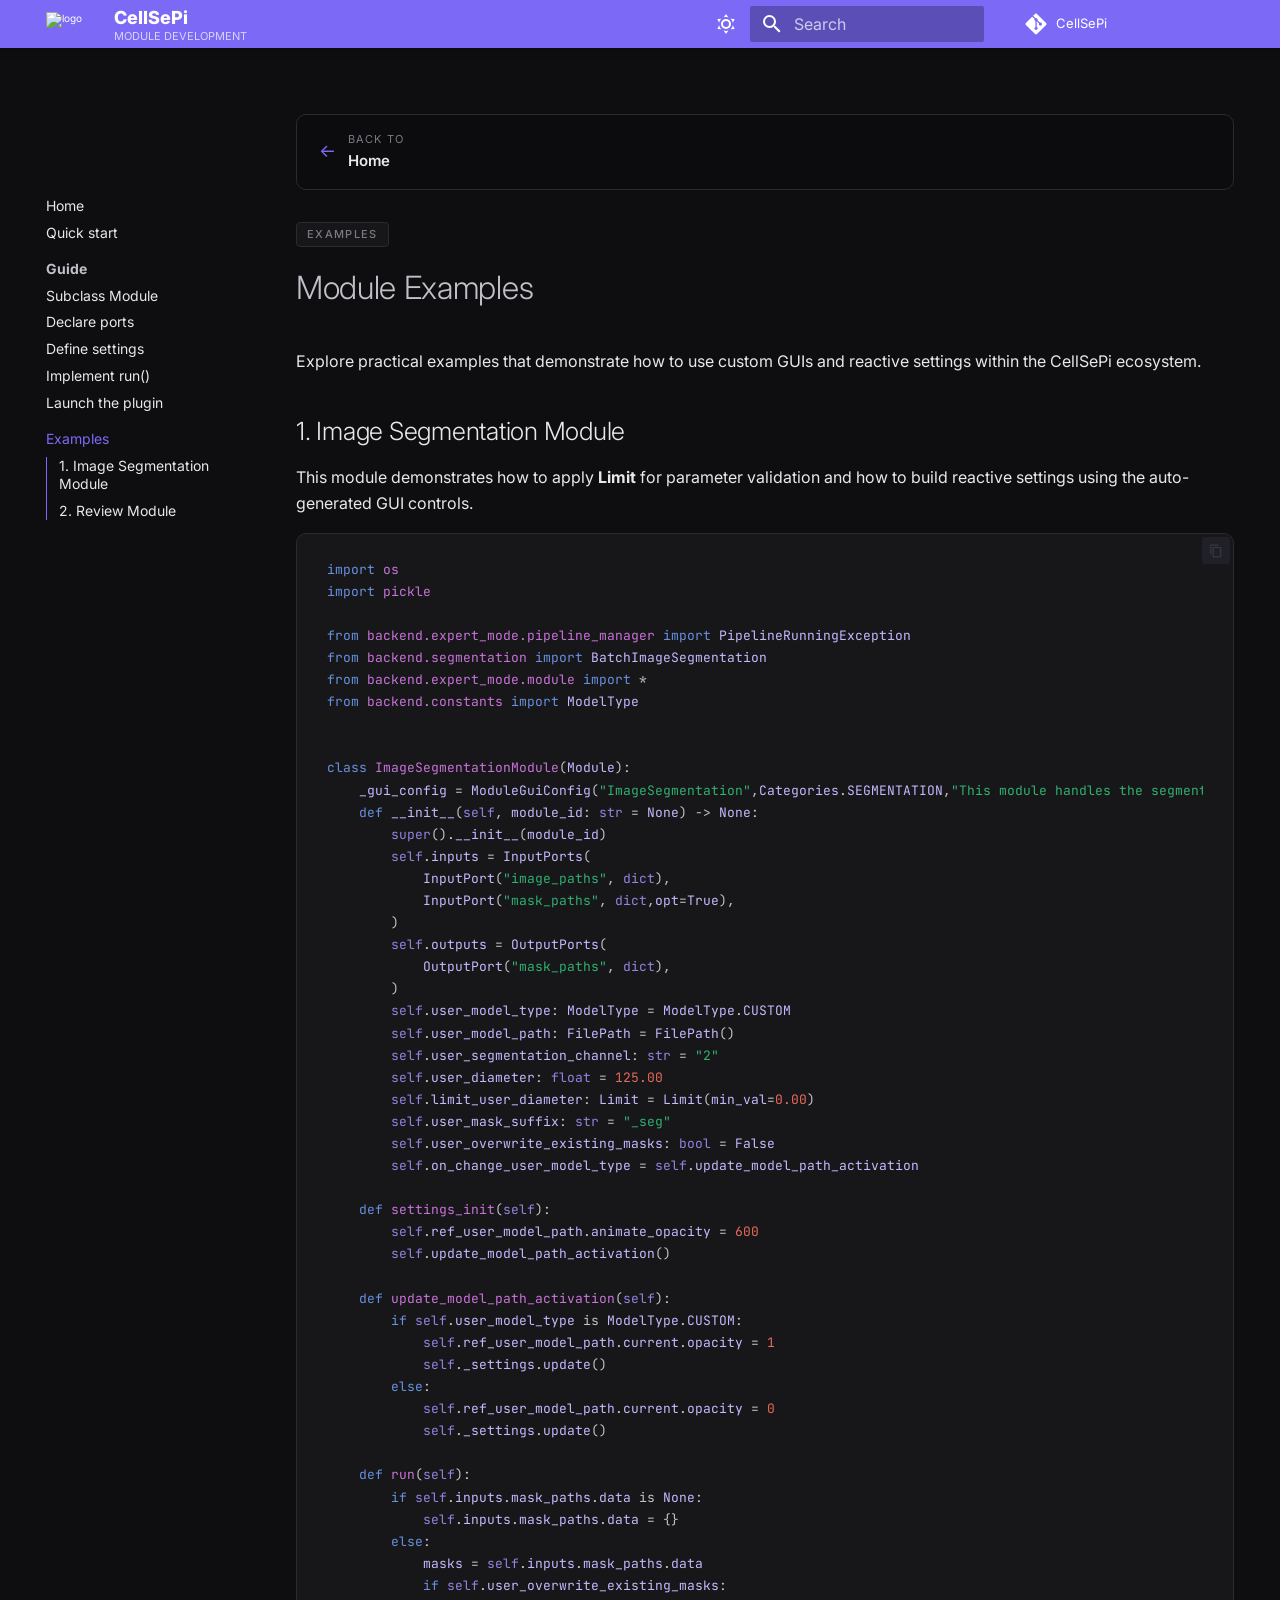
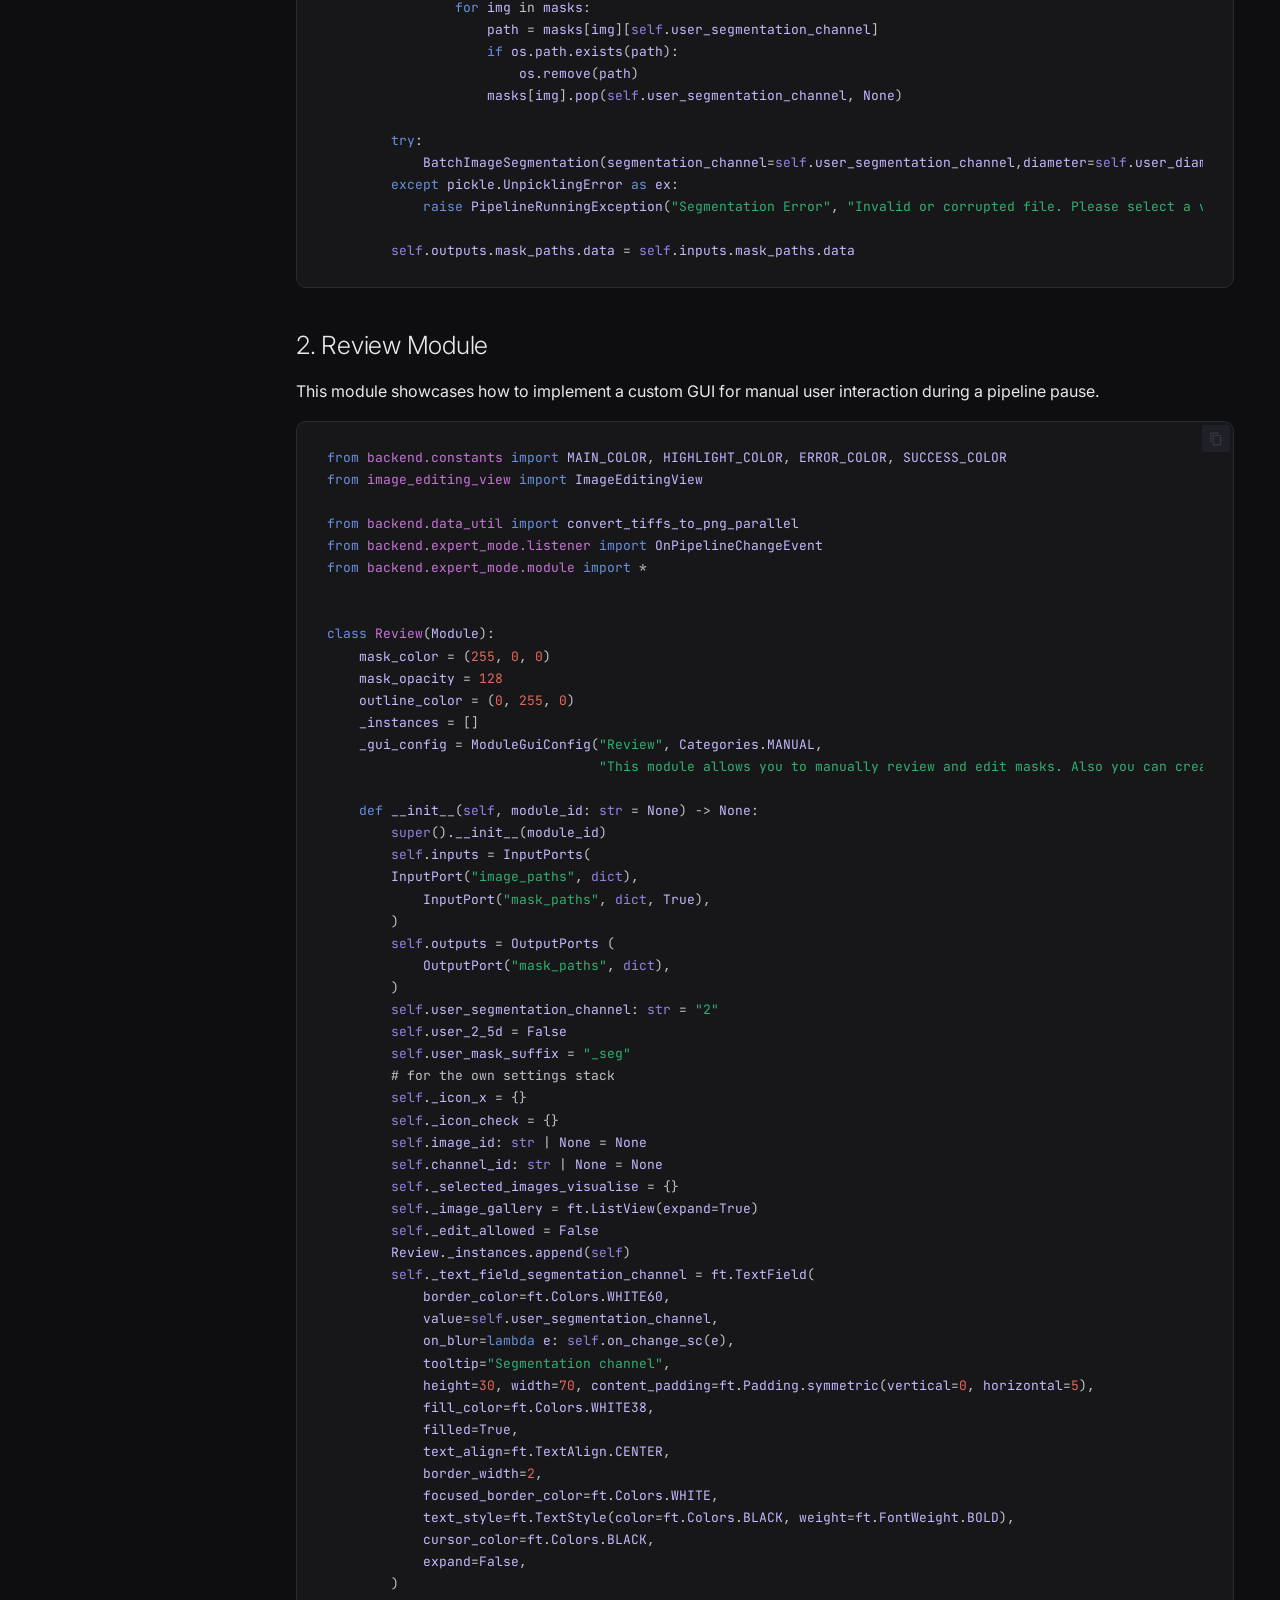
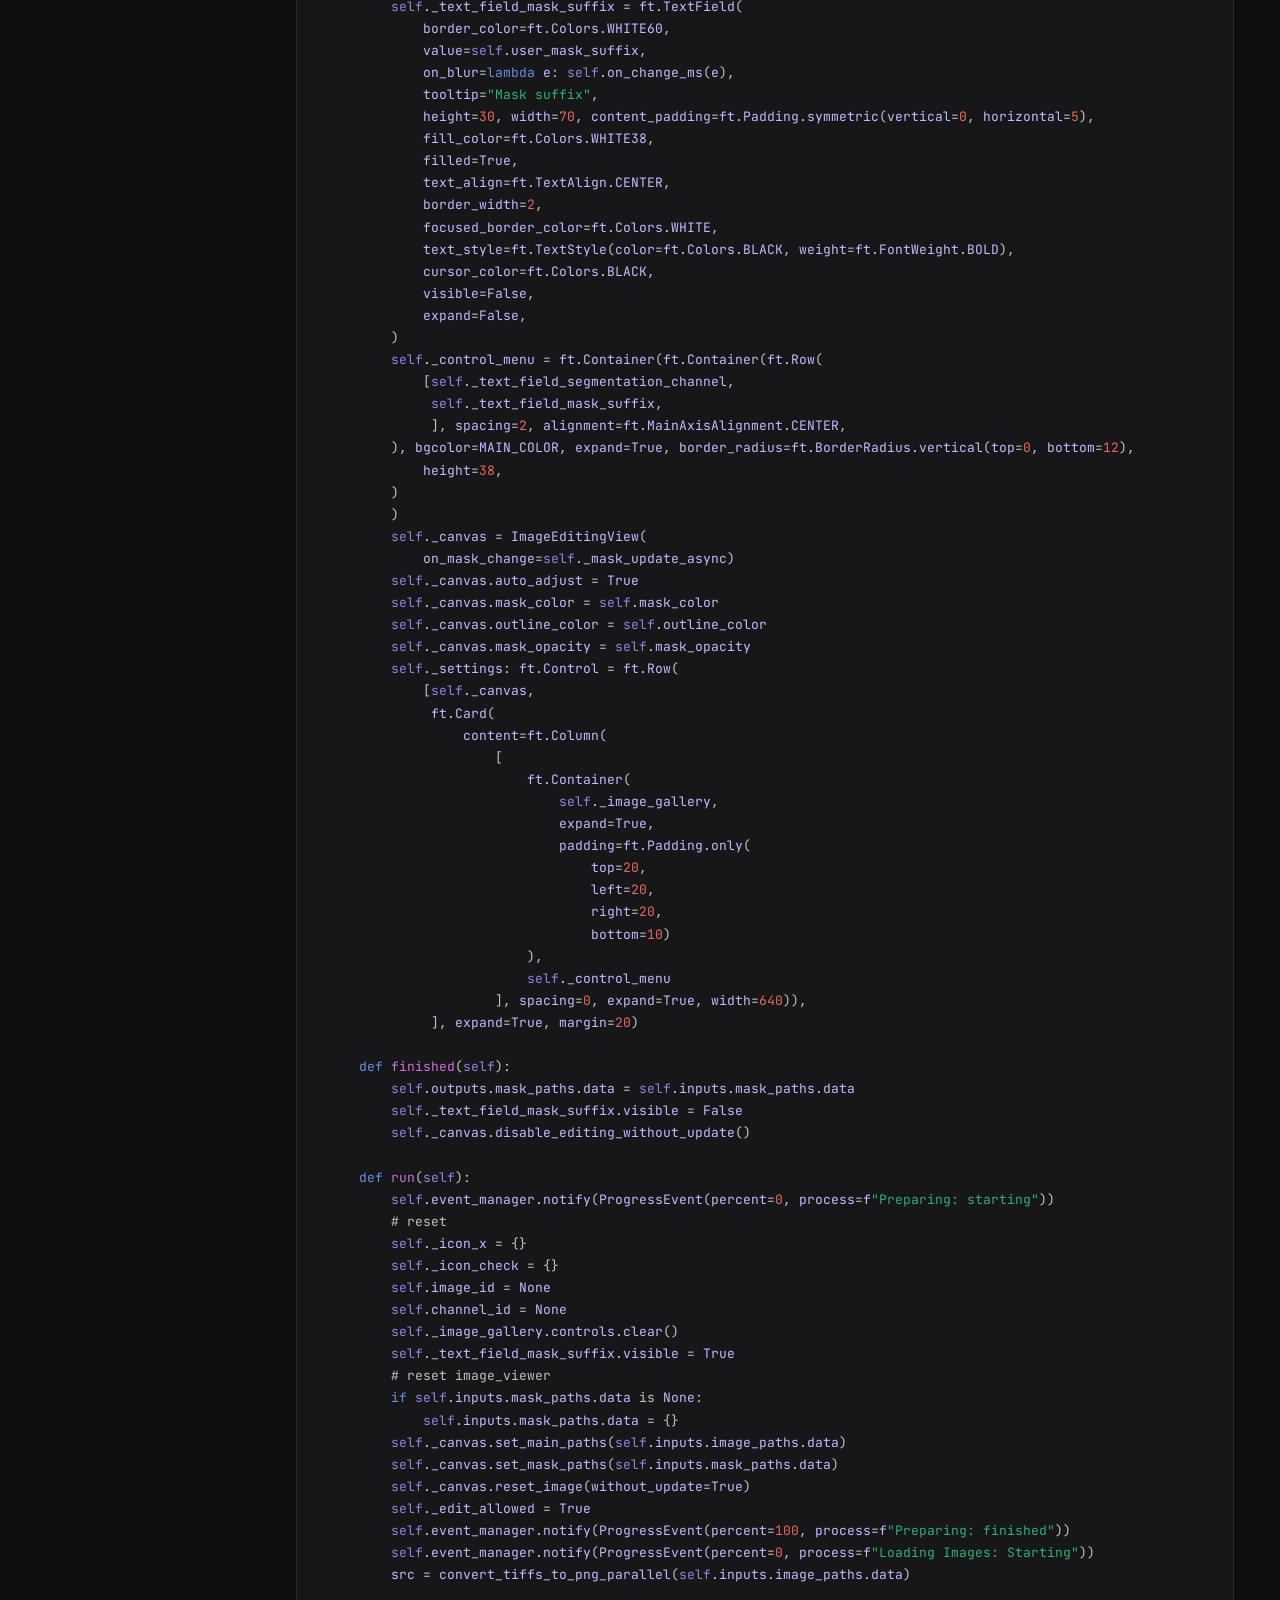
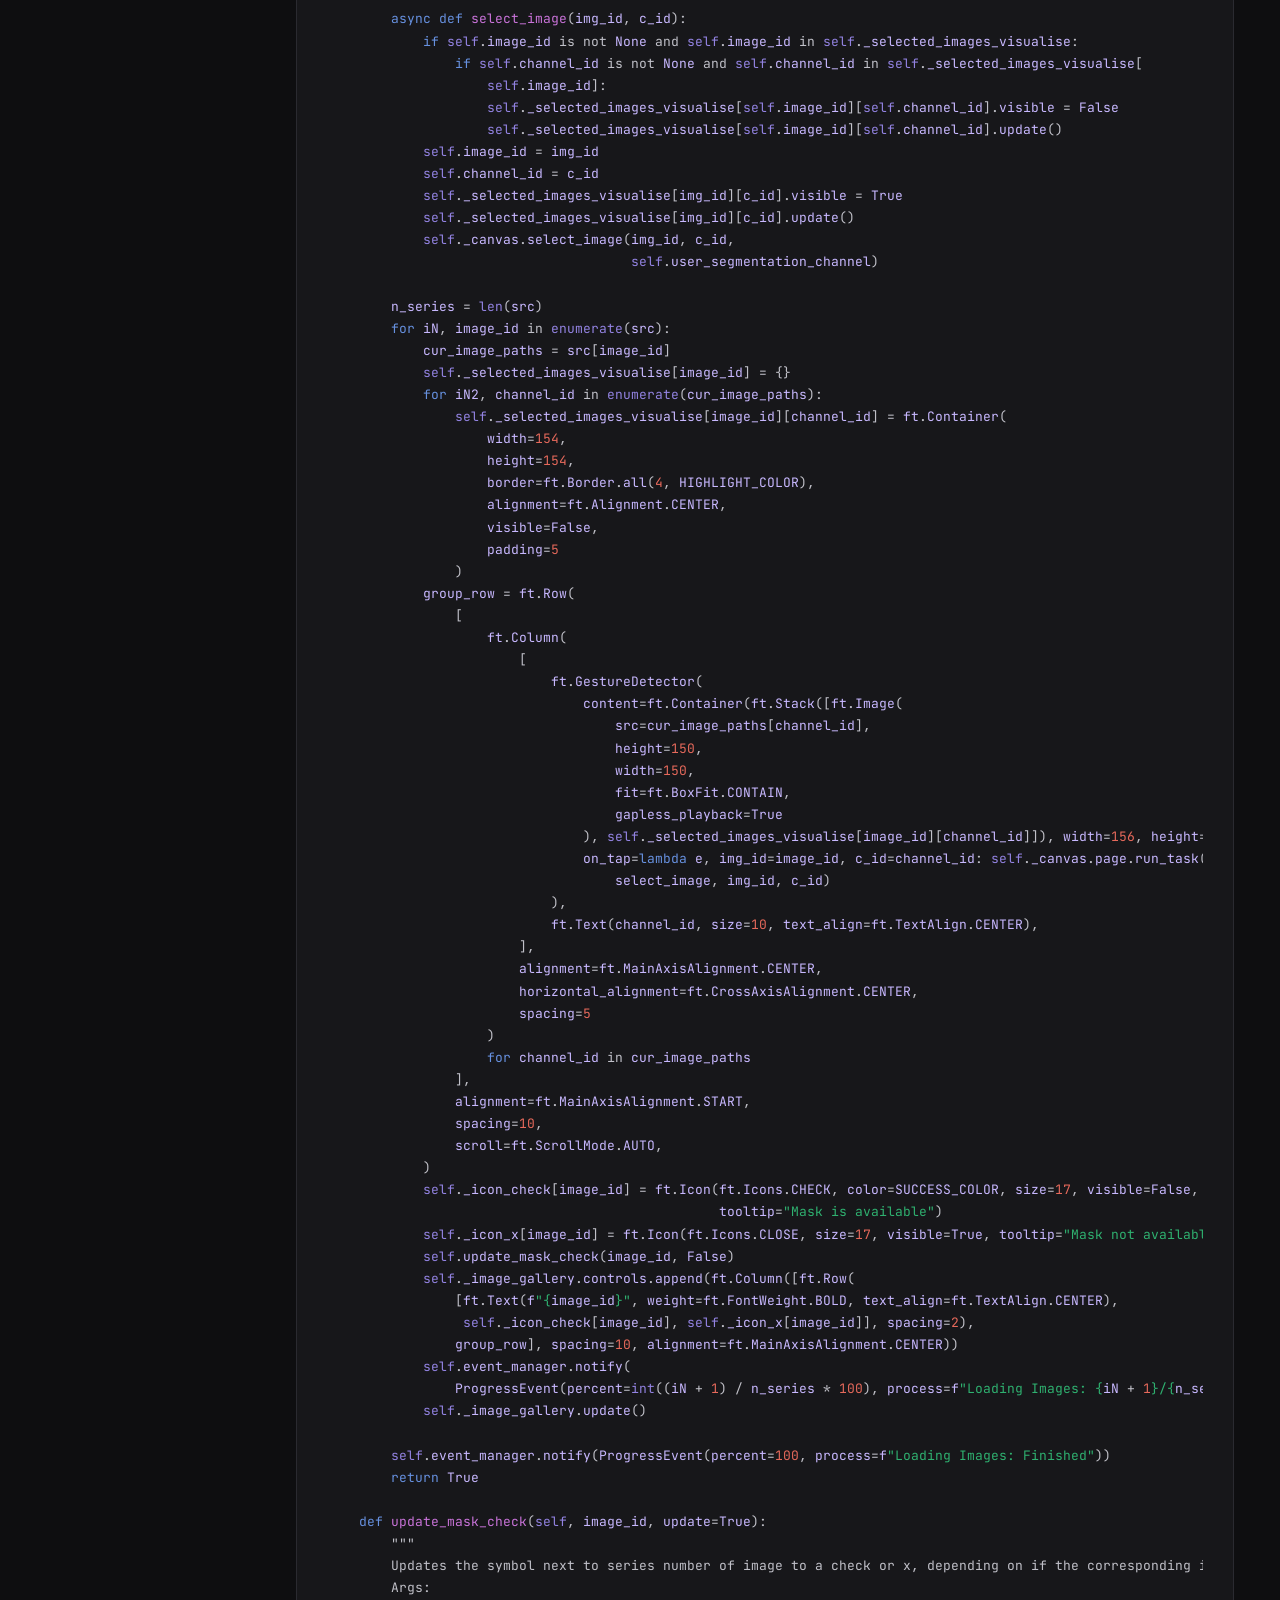
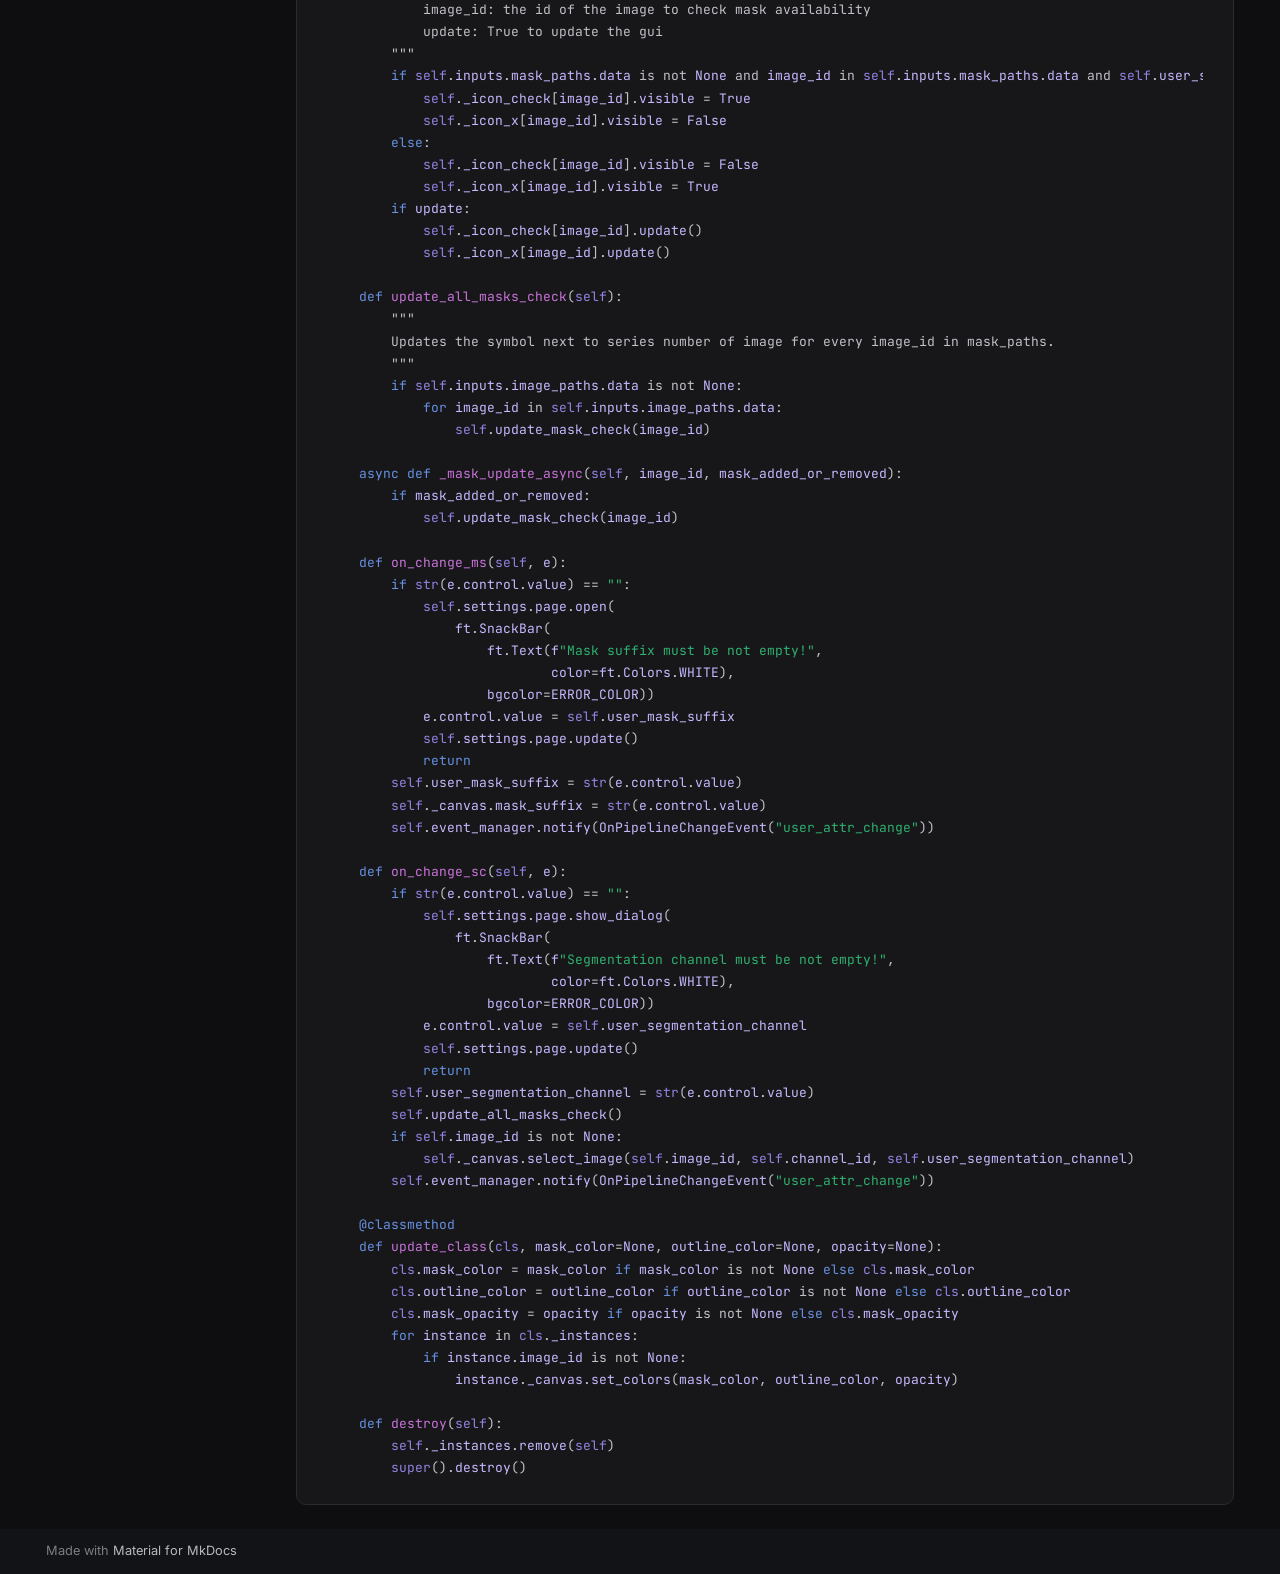
==== guide/examples/index.html @ da8ca274 "Deployed 9c42f29 with MkDocs version: 1.6.1" ====
<!doctype html>
<html lang="en" class="no-js">
  <head>
    
      <meta charset="utf-8">
      <meta name="viewport" content="width=device-width,initial-scale=1">
      
        <meta name="description" content="Documentation for building modules in the CellSePi pipeline system.">
      
      
      
        <link rel="canonical" href="https://cellsepi.github.io/CellSePi/guide/examples/">
      
      
        <link rel="prev" href="../plugin/">
      
      
      
        
      
      
      <link rel="icon" href="https://raw.githubusercontent.com/CellSePi/CellSePi/main/cellsepi/assets/icon.png">
      <meta name="generator" content="mkdocs-1.6.1, mkdocs-material-9.7.6">
    
    
      
        <title>Examples - CellSePi</title>
      
    
    
      <link rel="stylesheet" href="../../assets/stylesheets/main.484c7ddc.min.css">
      
        
        <link rel="stylesheet" href="../../assets/stylesheets/palette.ab4e12ef.min.css">
      
      


    
    
      
    
    
      
        
        
        <link rel="preconnect" href="https://fonts.gstatic.com" crossorigin>
        <link rel="stylesheet" href="https://fonts.googleapis.com/css?family=Inter:300,300i,400,400i,700,700i%7CJetBrains+Mono:400,400i,700,700i&display=fallback">
        <style>:root{--md-text-font:"Inter";--md-code-font:"JetBrains Mono"}</style>
      
    
    
      <link rel="stylesheet" href="../../assets/_mkdocstrings.css">
    
      <link rel="stylesheet" href="../../stylesheets/extra.css">
    
    <script>__md_scope=new URL("../..",location),__md_hash=e=>[...e].reduce(((e,_)=>(e<<5)-e+_.charCodeAt(0)),0),__md_get=(e,_=localStorage,t=__md_scope)=>JSON.parse(_.getItem(t.pathname+"."+e)),__md_set=(e,_,t=localStorage,a=__md_scope)=>{try{t.setItem(a.pathname+"."+e,JSON.stringify(_))}catch(e){}}</script>
    
      

    
    
  </head>
  
  
    
    
      
    
    
    
    
    <body dir="ltr" data-md-color-scheme="slate" data-md-color-primary="deep-purple" data-md-color-accent="deep-purple">
  
    
    <input class="md-toggle" data-md-toggle="drawer" type="checkbox" id="__drawer" autocomplete="off">
    <input class="md-toggle" data-md-toggle="search" type="checkbox" id="__search" autocomplete="off">
    <label class="md-overlay" for="__drawer"></label>
    <div data-md-component="skip">
      
        
        <a href="#1-image-segmentation-module" class="md-skip">
          Skip to content
        </a>
      
    </div>
    <div data-md-component="announce">
      
    </div>
    
    
      

  

<header class="md-header md-header--shadow" data-md-component="header">
  <nav class="md-header__inner md-grid" aria-label="Header">
    <a href="../.." title="CellSePi" class="md-header__button md-logo" aria-label="CellSePi" data-md-component="logo">
      
  <img src="https://raw.githubusercontent.com/CellSePi/CellSePi/main/cellsepi/assets/icon.png" alt="logo">

    </a>
    <label class="md-header__button md-icon" for="__drawer">
      
      <svg xmlns="http://www.w3.org/2000/svg" viewBox="0 0 24 24"><path d="M3 6h18v2H3zm0 5h18v2H3zm0 5h18v2H3z"/></svg>
    </label>
    <div class="md-header__title" data-md-component="header-title">
      <div class="md-header__ellipsis">
        <div class="md-header__topic">
          <span class="md-ellipsis">
            CellSePi
          </span>
        </div>
        <div class="md-header__topic" data-md-component="header-topic">
          <span class="md-ellipsis">
            
              Examples
            
          </span>
        </div>
      </div>
    </div>
    
      
        <form class="md-header__option" data-md-component="palette">
  
    
    
    
    <input class="md-option" data-md-color-media="" data-md-color-scheme="slate" data-md-color-primary="deep-purple" data-md-color-accent="deep-purple"  aria-label="Switch to light mode"  type="radio" name="__palette" id="__palette_0">
    
      <label class="md-header__button md-icon" title="Switch to light mode" for="__palette_1" hidden>
        <svg xmlns="http://www.w3.org/2000/svg" viewBox="0 0 24 24"><path d="M12 7a5 5 0 0 1 5 5 5 5 0 0 1-5 5 5 5 0 0 1-5-5 5 5 0 0 1 5-5m0 2a3 3 0 0 0-3 3 3 3 0 0 0 3 3 3 3 0 0 0 3-3 3 3 0 0 0-3-3m0-7 2.39 3.42C13.65 5.15 12.84 5 12 5s-1.65.15-2.39.42zM3.34 7l4.16-.35A7.2 7.2 0 0 0 5.94 8.5c-.44.74-.69 1.5-.83 2.29zm.02 10 1.76-3.77a7.131 7.131 0 0 0 2.38 4.14zM20.65 7l-1.77 3.79a7.02 7.02 0 0 0-2.38-4.15zm-.01 10-4.14.36c.59-.51 1.12-1.14 1.54-1.86.42-.73.69-1.5.83-2.29zM12 22l-2.41-3.44c.74.27 1.55.44 2.41.44.82 0 1.63-.17 2.37-.44z"/></svg>
      </label>
    
  
    
    
    
    <input class="md-option" data-md-color-media="" data-md-color-scheme="default" data-md-color-primary="deep-purple" data-md-color-accent="deep-purple"  aria-label="Switch to dark mode"  type="radio" name="__palette" id="__palette_1">
    
      <label class="md-header__button md-icon" title="Switch to dark mode" for="__palette_0" hidden>
        <svg xmlns="http://www.w3.org/2000/svg" viewBox="0 0 24 24"><path d="m17.75 4.09-2.53 1.94.91 3.06-2.63-1.81-2.63 1.81.91-3.06-2.53-1.94L12.44 4l1.06-3 1.06 3zm3.5 6.91-1.64 1.25.59 1.98-1.7-1.17-1.7 1.17.59-1.98L15.75 11l2.06-.05L18.5 9l.69 1.95zm-2.28 4.95c.83-.08 1.72 1.1 1.19 1.85-.32.45-.66.87-1.08 1.27C15.17 23 8.84 23 4.94 19.07c-3.91-3.9-3.91-10.24 0-14.14.4-.4.82-.76 1.27-1.08.75-.53 1.93.36 1.85 1.19-.27 2.86.69 5.83 2.89 8.02a9.96 9.96 0 0 0 8.02 2.89m-1.64 2.02a12.08 12.08 0 0 1-7.8-3.47c-2.17-2.19-3.33-5-3.49-7.82-2.81 3.14-2.7 7.96.31 10.98 3.02 3.01 7.84 3.12 10.98.31"/></svg>
      </label>
    
  
</form>
      
    
    
      <script>var palette=__md_get("__palette");if(palette&&palette.color){if("(prefers-color-scheme)"===palette.color.media){var media=matchMedia("(prefers-color-scheme: light)"),input=document.querySelector(media.matches?"[data-md-color-media='(prefers-color-scheme: light)']":"[data-md-color-media='(prefers-color-scheme: dark)']");palette.color.media=input.getAttribute("data-md-color-media"),palette.color.scheme=input.getAttribute("data-md-color-scheme"),palette.color.primary=input.getAttribute("data-md-color-primary"),palette.color.accent=input.getAttribute("data-md-color-accent")}for(var[key,value]of Object.entries(palette.color))document.body.setAttribute("data-md-color-"+key,value)}</script>
    
    
    
      
      
        <label class="md-header__button md-icon" for="__search">
          
          <svg xmlns="http://www.w3.org/2000/svg" viewBox="0 0 24 24"><path d="M9.5 3A6.5 6.5 0 0 1 16 9.5c0 1.61-.59 3.09-1.56 4.23l.27.27h.79l5 5-1.5 1.5-5-5v-.79l-.27-.27A6.52 6.52 0 0 1 9.5 16 6.5 6.5 0 0 1 3 9.5 6.5 6.5 0 0 1 9.5 3m0 2C7 5 5 7 5 9.5S7 14 9.5 14 14 12 14 9.5 12 5 9.5 5"/></svg>
        </label>
        <div class="md-search" data-md-component="search" role="dialog">
  <label class="md-search__overlay" for="__search"></label>
  <div class="md-search__inner" role="search">
    <form class="md-search__form" name="search">
      <input type="text" class="md-search__input" name="query" aria-label="Search" placeholder="Search" autocapitalize="off" autocorrect="off" autocomplete="off" spellcheck="false" data-md-component="search-query" required>
      <label class="md-search__icon md-icon" for="__search">
        
        <svg xmlns="http://www.w3.org/2000/svg" viewBox="0 0 24 24"><path d="M9.5 3A6.5 6.5 0 0 1 16 9.5c0 1.61-.59 3.09-1.56 4.23l.27.27h.79l5 5-1.5 1.5-5-5v-.79l-.27-.27A6.52 6.52 0 0 1 9.5 16 6.5 6.5 0 0 1 3 9.5 6.5 6.5 0 0 1 9.5 3m0 2C7 5 5 7 5 9.5S7 14 9.5 14 14 12 14 9.5 12 5 9.5 5"/></svg>
        
        <svg xmlns="http://www.w3.org/2000/svg" viewBox="0 0 24 24"><path d="M20 11v2H8l5.5 5.5-1.42 1.42L4.16 12l7.92-7.92L13.5 5.5 8 11z"/></svg>
      </label>
      <nav class="md-search__options" aria-label="Search">
        
        <button type="reset" class="md-search__icon md-icon" title="Clear" aria-label="Clear" tabindex="-1">
          
          <svg xmlns="http://www.w3.org/2000/svg" viewBox="0 0 24 24"><path d="M19 6.41 17.59 5 12 10.59 6.41 5 5 6.41 10.59 12 5 17.59 6.41 19 12 13.41 17.59 19 19 17.59 13.41 12z"/></svg>
        </button>
      </nav>
      
    </form>
    <div class="md-search__output">
      <div class="md-search__scrollwrap" tabindex="0" data-md-scrollfix>
        <div class="md-search-result" data-md-component="search-result">
          <div class="md-search-result__meta">
            Initializing search
          </div>
          <ol class="md-search-result__list" role="presentation"></ol>
        </div>
      </div>
    </div>
  </div>
</div>
      
    
    
      <div class="md-header__source">
        <a href="https://github.com/CellSePi/CellSePi" title="Go to repository" class="md-source" data-md-component="source">
  <div class="md-source__icon md-icon">
    
    <svg xmlns="http://www.w3.org/2000/svg" viewBox="0 0 448 512"><!--! Font Awesome Free 7.1.0 by @fontawesome - https://fontawesome.com License - https://fontawesome.com/license/free (Icons: CC BY 4.0, Fonts: SIL OFL 1.1, Code: MIT License) Copyright 2025 Fonticons, Inc.--><path d="M439.6 236.1 244 40.5c-5.4-5.5-12.8-8.5-20.4-8.5s-15 3-20.4 8.4L162.5 81l51.5 51.5c27.1-9.1 52.7 16.8 43.4 43.7l49.7 49.7c34.2-11.8 61.2 31 35.5 56.7-26.5 26.5-70.2-2.9-56-37.3L240.3 199v121.9c25.3 12.5 22.3 41.8 9.1 55-6.4 6.4-15.2 10.1-24.3 10.1s-17.8-3.6-24.3-10.1c-17.6-17.6-11.1-46.9 11.2-56v-123c-20.8-8.5-24.6-30.7-18.6-45L142.6 101 8.5 235.1C3 240.6 0 247.9 0 255.5s3 15 8.5 20.4l195.6 195.7c5.4 5.4 12.7 8.4 20.4 8.4s15-3 20.4-8.4l194.7-194.7c5.4-5.4 8.4-12.8 8.4-20.4s-3-15-8.4-20.4"/></svg>
  </div>
  <div class="md-source__repository">
    CellSePi
  </div>
</a>
      </div>
    
  </nav>
  
</header>
    
    <div class="md-container" data-md-component="container">
      
      
        
          
        
      
      <main class="md-main" data-md-component="main">
        <div class="md-main__inner md-grid">
          
            
              
              <div class="md-sidebar md-sidebar--primary" data-md-component="sidebar" data-md-type="navigation" >
                <div class="md-sidebar__scrollwrap">
                  <div class="md-sidebar__inner">
                    



  

<nav class="md-nav md-nav--primary md-nav--integrated" aria-label="Navigation" data-md-level="0">
  <label class="md-nav__title" for="__drawer">
    <a href="../.." title="CellSePi" class="md-nav__button md-logo" aria-label="CellSePi" data-md-component="logo">
      
  <img src="https://raw.githubusercontent.com/CellSePi/CellSePi/main/cellsepi/assets/icon.png" alt="logo">

    </a>
    CellSePi
  </label>
  
    <div class="md-nav__source">
      <a href="https://github.com/CellSePi/CellSePi" title="Go to repository" class="md-source" data-md-component="source">
  <div class="md-source__icon md-icon">
    
    <svg xmlns="http://www.w3.org/2000/svg" viewBox="0 0 448 512"><!--! Font Awesome Free 7.1.0 by @fontawesome - https://fontawesome.com License - https://fontawesome.com/license/free (Icons: CC BY 4.0, Fonts: SIL OFL 1.1, Code: MIT License) Copyright 2025 Fonticons, Inc.--><path d="M439.6 236.1 244 40.5c-5.4-5.5-12.8-8.5-20.4-8.5s-15 3-20.4 8.4L162.5 81l51.5 51.5c27.1-9.1 52.7 16.8 43.4 43.7l49.7 49.7c34.2-11.8 61.2 31 35.5 56.7-26.5 26.5-70.2-2.9-56-37.3L240.3 199v121.9c25.3 12.5 22.3 41.8 9.1 55-6.4 6.4-15.2 10.1-24.3 10.1s-17.8-3.6-24.3-10.1c-17.6-17.6-11.1-46.9 11.2-56v-123c-20.8-8.5-24.6-30.7-18.6-45L142.6 101 8.5 235.1C3 240.6 0 247.9 0 255.5s3 15 8.5 20.4l195.6 195.7c5.4 5.4 12.7 8.4 20.4 8.4s15-3 20.4-8.4l194.7-194.7c5.4-5.4 8.4-12.8 8.4-20.4s-3-15-8.4-20.4"/></svg>
  </div>
  <div class="md-source__repository">
    CellSePi
  </div>
</a>
    </div>
  
  <ul class="md-nav__list" data-md-scrollfix>
    
      
      
  
  
  
  
    <li class="md-nav__item">
      <a href="../.." class="md-nav__link">
        
  
  
  <span class="md-ellipsis">
    
  
    Home
  

    
  </span>
  
  

      </a>
    </li>
  

    
      
      
  
  
  
  
    <li class="md-nav__item">
      <a href="../quickstart/" class="md-nav__link">
        
  
  
  <span class="md-ellipsis">
    
  
    Quick start
  

    
  </span>
  
  

      </a>
    </li>
  

    
      
      
  
  
  
  
    
    
    
    
      
        
        
      
    
    
    <li class="md-nav__item md-nav__item--section md-nav__item--nested">
      
        
        
        <input class="md-nav__toggle md-toggle " type="checkbox" id="__nav_3" >
        
          
          <label class="md-nav__link" for="__nav_3" id="__nav_3_label" tabindex="">
            
  
  
  <span class="md-ellipsis">
    
  
    Guide
  

    
  </span>
  
  

            <span class="md-nav__icon md-icon"></span>
          </label>
        
        <nav class="md-nav" data-md-level="1" aria-labelledby="__nav_3_label" aria-expanded="false">
          <label class="md-nav__title" for="__nav_3">
            <span class="md-nav__icon md-icon"></span>
            
  
    Guide
  

          </label>
          <ul class="md-nav__list" data-md-scrollfix>
            
              
                
  
  
  
  
    <li class="md-nav__item">
      <a href="../subclass/" class="md-nav__link">
        
  
  
  <span class="md-ellipsis">
    
  
    Subclass Module
  

    
  </span>
  
  

      </a>
    </li>
  

              
            
              
                
  
  
  
  
    <li class="md-nav__item">
      <a href="../ports/" class="md-nav__link">
        
  
  
  <span class="md-ellipsis">
    
  
    Declare ports
  

    
  </span>
  
  

      </a>
    </li>
  

              
            
              
                
  
  
  
  
    <li class="md-nav__item">
      <a href="../settings/" class="md-nav__link">
        
  
  
  <span class="md-ellipsis">
    
  
    Define settings
  

    
  </span>
  
  

      </a>
    </li>
  

              
            
              
                
  
  
  
  
    <li class="md-nav__item">
      <a href="../run/" class="md-nav__link">
        
  
  
  <span class="md-ellipsis">
    
  
    Implement run()
  

    
  </span>
  
  

      </a>
    </li>
  

              
            
              
                
  
  
  
  
    <li class="md-nav__item">
      <a href="../plugin/" class="md-nav__link">
        
  
  
  <span class="md-ellipsis">
    
  
    Launch the plugin
  

    
  </span>
  
  

      </a>
    </li>
  

              
            
          </ul>
        </nav>
      
    </li>
  

    
      
      
  
  
    
  
  
  
    <li class="md-nav__item md-nav__item--active">
      
      <input class="md-nav__toggle md-toggle" type="checkbox" id="__toc">
      
      
      
        <label class="md-nav__link md-nav__link--active" for="__toc">
          
  
  
  <span class="md-ellipsis">
    
  
    Examples
  

    
  </span>
  
  

          <span class="md-nav__icon md-icon"></span>
        </label>
      
      <a href="./" class="md-nav__link md-nav__link--active">
        
  
  
  <span class="md-ellipsis">
    
  
    Examples
  

    
  </span>
  
  

      </a>
      
        

<nav class="md-nav md-nav--secondary" aria-label="Table of contents">
  
  
  
  
    <label class="md-nav__title" for="__toc">
      <span class="md-nav__icon md-icon"></span>
      Table of contents
    </label>
    <ul class="md-nav__list" data-md-component="toc" data-md-scrollfix>
      
        <li class="md-nav__item">
  <a href="#1-image-segmentation-module" class="md-nav__link">
    <span class="md-ellipsis">
      
        1. Image Segmentation Module
      
    </span>
  </a>
  
</li>
      
        <li class="md-nav__item">
  <a href="#2-review-module" class="md-nav__link">
    <span class="md-ellipsis">
      
        2. Review Module
      
    </span>
  </a>
  
</li>
      
    </ul>
  
</nav>
      
    </li>
  

    
  </ul>
</nav>
                  </div>
                </div>
              </div>
            
            
          
          
            <div class="md-content" data-md-component="content">
              
              <article class="md-content__inner md-typeset">
                
                  


  
  


<p><a href="../../" class="back-card">
  <span class="back-card-icon">←</span>
  <span>
    <span class="back-card-label">Back to</span>
    <span class="back-card-title">Home</span>
  </span>
</a></p>
<div class="hero-tag">Examples</div>
<h1>Module Examples</h1>

<p>Explore practical examples that demonstrate how to use custom GUIs and reactive settings within the CellSePi ecosystem.</p>

<h2 id="1-image-segmentation-module">1. Image Segmentation Module</h2>
<p>This module demonstrates how to apply <b>Limit</b> for parameter validation and how to build reactive settings using the auto-generated GUI controls.
<div class="highlight"><pre><span></span><code><a id="__codelineno-0-1" name="__codelineno-0-1" href="#__codelineno-0-1"></a><span class="kn">import</span><span class="w"> </span><span class="nn">os</span>
<a id="__codelineno-0-2" name="__codelineno-0-2" href="#__codelineno-0-2"></a><span class="kn">import</span><span class="w"> </span><span class="nn">pickle</span>
<a id="__codelineno-0-3" name="__codelineno-0-3" href="#__codelineno-0-3"></a>
<a id="__codelineno-0-4" name="__codelineno-0-4" href="#__codelineno-0-4"></a><span class="kn">from</span><span class="w"> </span><span class="nn">backend.expert_mode.pipeline_manager</span><span class="w"> </span><span class="kn">import</span> <span class="n">PipelineRunningException</span>
<a id="__codelineno-0-5" name="__codelineno-0-5" href="#__codelineno-0-5"></a><span class="kn">from</span><span class="w"> </span><span class="nn">backend.segmentation</span><span class="w"> </span><span class="kn">import</span> <span class="n">BatchImageSegmentation</span>
<a id="__codelineno-0-6" name="__codelineno-0-6" href="#__codelineno-0-6"></a><span class="kn">from</span><span class="w"> </span><span class="nn">backend.expert_mode.module</span><span class="w"> </span><span class="kn">import</span> <span class="o">*</span>
<a id="__codelineno-0-7" name="__codelineno-0-7" href="#__codelineno-0-7"></a><span class="kn">from</span><span class="w"> </span><span class="nn">backend.constants</span><span class="w"> </span><span class="kn">import</span> <span class="n">ModelType</span>
<a id="__codelineno-0-8" name="__codelineno-0-8" href="#__codelineno-0-8"></a>
<a id="__codelineno-0-9" name="__codelineno-0-9" href="#__codelineno-0-9"></a>
<a id="__codelineno-0-10" name="__codelineno-0-10" href="#__codelineno-0-10"></a><span class="k">class</span><span class="w"> </span><span class="nc">ImageSegmentationModule</span><span class="p">(</span><span class="n">Module</span><span class="p">):</span>
<a id="__codelineno-0-11" name="__codelineno-0-11" href="#__codelineno-0-11"></a>    <span class="n">_gui_config</span> <span class="o">=</span> <span class="n">ModuleGuiConfig</span><span class="p">(</span><span class="s2">&quot;ImageSegmentation&quot;</span><span class="p">,</span><span class="n">Categories</span><span class="o">.</span><span class="n">SEGMENTATION</span><span class="p">,</span><span class="s2">&quot;This module handles the segmentation of cells for each series on the given segmentation_channel with the provided model in model_path.&quot;</span><span class="p">)</span>
<a id="__codelineno-0-12" name="__codelineno-0-12" href="#__codelineno-0-12"></a>    <span class="k">def</span><span class="w"> </span><span class="fm">__init__</span><span class="p">(</span><span class="bp">self</span><span class="p">,</span> <span class="n">module_id</span><span class="p">:</span> <span class="nb">str</span> <span class="o">=</span> <span class="kc">None</span><span class="p">)</span> <span class="o">-&gt;</span> <span class="kc">None</span><span class="p">:</span>
<a id="__codelineno-0-13" name="__codelineno-0-13" href="#__codelineno-0-13"></a>        <span class="nb">super</span><span class="p">()</span><span class="o">.</span><span class="fm">__init__</span><span class="p">(</span><span class="n">module_id</span><span class="p">)</span>
<a id="__codelineno-0-14" name="__codelineno-0-14" href="#__codelineno-0-14"></a>        <span class="bp">self</span><span class="o">.</span><span class="n">inputs</span> <span class="o">=</span> <span class="n">InputPorts</span><span class="p">(</span>
<a id="__codelineno-0-15" name="__codelineno-0-15" href="#__codelineno-0-15"></a>            <span class="n">InputPort</span><span class="p">(</span><span class="s2">&quot;image_paths&quot;</span><span class="p">,</span> <span class="nb">dict</span><span class="p">),</span>
<a id="__codelineno-0-16" name="__codelineno-0-16" href="#__codelineno-0-16"></a>            <span class="n">InputPort</span><span class="p">(</span><span class="s2">&quot;mask_paths&quot;</span><span class="p">,</span> <span class="nb">dict</span><span class="p">,</span><span class="n">opt</span><span class="o">=</span><span class="kc">True</span><span class="p">),</span>
<a id="__codelineno-0-17" name="__codelineno-0-17" href="#__codelineno-0-17"></a>        <span class="p">)</span>
<a id="__codelineno-0-18" name="__codelineno-0-18" href="#__codelineno-0-18"></a>        <span class="bp">self</span><span class="o">.</span><span class="n">outputs</span> <span class="o">=</span> <span class="n">OutputPorts</span><span class="p">(</span>
<a id="__codelineno-0-19" name="__codelineno-0-19" href="#__codelineno-0-19"></a>            <span class="n">OutputPort</span><span class="p">(</span><span class="s2">&quot;mask_paths&quot;</span><span class="p">,</span> <span class="nb">dict</span><span class="p">),</span>
<a id="__codelineno-0-20" name="__codelineno-0-20" href="#__codelineno-0-20"></a>        <span class="p">)</span>
<a id="__codelineno-0-21" name="__codelineno-0-21" href="#__codelineno-0-21"></a>        <span class="bp">self</span><span class="o">.</span><span class="n">user_model_type</span><span class="p">:</span> <span class="n">ModelType</span> <span class="o">=</span> <span class="n">ModelType</span><span class="o">.</span><span class="n">CUSTOM</span>
<a id="__codelineno-0-22" name="__codelineno-0-22" href="#__codelineno-0-22"></a>        <span class="bp">self</span><span class="o">.</span><span class="n">user_model_path</span><span class="p">:</span> <span class="n">FilePath</span> <span class="o">=</span> <span class="n">FilePath</span><span class="p">()</span>
<a id="__codelineno-0-23" name="__codelineno-0-23" href="#__codelineno-0-23"></a>        <span class="bp">self</span><span class="o">.</span><span class="n">user_segmentation_channel</span><span class="p">:</span> <span class="nb">str</span> <span class="o">=</span> <span class="s2">&quot;2&quot;</span>
<a id="__codelineno-0-24" name="__codelineno-0-24" href="#__codelineno-0-24"></a>        <span class="bp">self</span><span class="o">.</span><span class="n">user_diameter</span><span class="p">:</span> <span class="nb">float</span> <span class="o">=</span> <span class="mf">125.00</span>
<a id="__codelineno-0-25" name="__codelineno-0-25" href="#__codelineno-0-25"></a>        <span class="bp">self</span><span class="o">.</span><span class="n">limit_user_diameter</span><span class="p">:</span> <span class="n">Limit</span> <span class="o">=</span> <span class="n">Limit</span><span class="p">(</span><span class="n">min_val</span><span class="o">=</span><span class="mf">0.00</span><span class="p">)</span>
<a id="__codelineno-0-26" name="__codelineno-0-26" href="#__codelineno-0-26"></a>        <span class="bp">self</span><span class="o">.</span><span class="n">user_mask_suffix</span><span class="p">:</span> <span class="nb">str</span> <span class="o">=</span> <span class="s2">&quot;_seg&quot;</span>
<a id="__codelineno-0-27" name="__codelineno-0-27" href="#__codelineno-0-27"></a>        <span class="bp">self</span><span class="o">.</span><span class="n">user_overwrite_existing_masks</span><span class="p">:</span> <span class="nb">bool</span> <span class="o">=</span> <span class="kc">False</span>
<a id="__codelineno-0-28" name="__codelineno-0-28" href="#__codelineno-0-28"></a>        <span class="bp">self</span><span class="o">.</span><span class="n">on_change_user_model_type</span> <span class="o">=</span> <span class="bp">self</span><span class="o">.</span><span class="n">update_model_path_activation</span>
<a id="__codelineno-0-29" name="__codelineno-0-29" href="#__codelineno-0-29"></a>
<a id="__codelineno-0-30" name="__codelineno-0-30" href="#__codelineno-0-30"></a>    <span class="k">def</span><span class="w"> </span><span class="nf">settings_init</span><span class="p">(</span><span class="bp">self</span><span class="p">):</span>
<a id="__codelineno-0-31" name="__codelineno-0-31" href="#__codelineno-0-31"></a>        <span class="bp">self</span><span class="o">.</span><span class="n">ref_user_model_path</span><span class="o">.</span><span class="n">animate_opacity</span> <span class="o">=</span> <span class="mi">600</span>
<a id="__codelineno-0-32" name="__codelineno-0-32" href="#__codelineno-0-32"></a>        <span class="bp">self</span><span class="o">.</span><span class="n">update_model_path_activation</span><span class="p">()</span>
<a id="__codelineno-0-33" name="__codelineno-0-33" href="#__codelineno-0-33"></a>
<a id="__codelineno-0-34" name="__codelineno-0-34" href="#__codelineno-0-34"></a>    <span class="k">def</span><span class="w"> </span><span class="nf">update_model_path_activation</span><span class="p">(</span><span class="bp">self</span><span class="p">):</span>
<a id="__codelineno-0-35" name="__codelineno-0-35" href="#__codelineno-0-35"></a>        <span class="k">if</span> <span class="bp">self</span><span class="o">.</span><span class="n">user_model_type</span> <span class="ow">is</span> <span class="n">ModelType</span><span class="o">.</span><span class="n">CUSTOM</span><span class="p">:</span>
<a id="__codelineno-0-36" name="__codelineno-0-36" href="#__codelineno-0-36"></a>            <span class="bp">self</span><span class="o">.</span><span class="n">ref_user_model_path</span><span class="o">.</span><span class="n">current</span><span class="o">.</span><span class="n">opacity</span> <span class="o">=</span> <span class="mi">1</span>
<a id="__codelineno-0-37" name="__codelineno-0-37" href="#__codelineno-0-37"></a>            <span class="bp">self</span><span class="o">.</span><span class="n">_settings</span><span class="o">.</span><span class="n">update</span><span class="p">()</span>
<a id="__codelineno-0-38" name="__codelineno-0-38" href="#__codelineno-0-38"></a>        <span class="k">else</span><span class="p">:</span>
<a id="__codelineno-0-39" name="__codelineno-0-39" href="#__codelineno-0-39"></a>            <span class="bp">self</span><span class="o">.</span><span class="n">ref_user_model_path</span><span class="o">.</span><span class="n">current</span><span class="o">.</span><span class="n">opacity</span> <span class="o">=</span> <span class="mi">0</span>
<a id="__codelineno-0-40" name="__codelineno-0-40" href="#__codelineno-0-40"></a>            <span class="bp">self</span><span class="o">.</span><span class="n">_settings</span><span class="o">.</span><span class="n">update</span><span class="p">()</span>
<a id="__codelineno-0-41" name="__codelineno-0-41" href="#__codelineno-0-41"></a>
<a id="__codelineno-0-42" name="__codelineno-0-42" href="#__codelineno-0-42"></a>    <span class="k">def</span><span class="w"> </span><span class="nf">run</span><span class="p">(</span><span class="bp">self</span><span class="p">):</span>
<a id="__codelineno-0-43" name="__codelineno-0-43" href="#__codelineno-0-43"></a>        <span class="k">if</span> <span class="bp">self</span><span class="o">.</span><span class="n">inputs</span><span class="o">.</span><span class="n">mask_paths</span><span class="o">.</span><span class="n">data</span> <span class="ow">is</span> <span class="kc">None</span><span class="p">:</span>
<a id="__codelineno-0-44" name="__codelineno-0-44" href="#__codelineno-0-44"></a>            <span class="bp">self</span><span class="o">.</span><span class="n">inputs</span><span class="o">.</span><span class="n">mask_paths</span><span class="o">.</span><span class="n">data</span> <span class="o">=</span> <span class="p">{}</span>
<a id="__codelineno-0-45" name="__codelineno-0-45" href="#__codelineno-0-45"></a>        <span class="k">else</span><span class="p">:</span>
<a id="__codelineno-0-46" name="__codelineno-0-46" href="#__codelineno-0-46"></a>            <span class="n">masks</span> <span class="o">=</span> <span class="bp">self</span><span class="o">.</span><span class="n">inputs</span><span class="o">.</span><span class="n">mask_paths</span><span class="o">.</span><span class="n">data</span>
<a id="__codelineno-0-47" name="__codelineno-0-47" href="#__codelineno-0-47"></a>            <span class="k">if</span> <span class="bp">self</span><span class="o">.</span><span class="n">user_overwrite_existing_masks</span><span class="p">:</span>
<a id="__codelineno-0-48" name="__codelineno-0-48" href="#__codelineno-0-48"></a>                <span class="k">for</span> <span class="n">img</span> <span class="ow">in</span> <span class="n">masks</span><span class="p">:</span>
<a id="__codelineno-0-49" name="__codelineno-0-49" href="#__codelineno-0-49"></a>                    <span class="n">path</span> <span class="o">=</span> <span class="n">masks</span><span class="p">[</span><span class="n">img</span><span class="p">][</span><span class="bp">self</span><span class="o">.</span><span class="n">user_segmentation_channel</span><span class="p">]</span>
<a id="__codelineno-0-50" name="__codelineno-0-50" href="#__codelineno-0-50"></a>                    <span class="k">if</span> <span class="n">os</span><span class="o">.</span><span class="n">path</span><span class="o">.</span><span class="n">exists</span><span class="p">(</span><span class="n">path</span><span class="p">):</span>
<a id="__codelineno-0-51" name="__codelineno-0-51" href="#__codelineno-0-51"></a>                        <span class="n">os</span><span class="o">.</span><span class="n">remove</span><span class="p">(</span><span class="n">path</span><span class="p">)</span>
<a id="__codelineno-0-52" name="__codelineno-0-52" href="#__codelineno-0-52"></a>                    <span class="n">masks</span><span class="p">[</span><span class="n">img</span><span class="p">]</span><span class="o">.</span><span class="n">pop</span><span class="p">(</span><span class="bp">self</span><span class="o">.</span><span class="n">user_segmentation_channel</span><span class="p">,</span> <span class="kc">None</span><span class="p">)</span>
<a id="__codelineno-0-53" name="__codelineno-0-53" href="#__codelineno-0-53"></a>
<a id="__codelineno-0-54" name="__codelineno-0-54" href="#__codelineno-0-54"></a>        <span class="k">try</span><span class="p">:</span>
<a id="__codelineno-0-55" name="__codelineno-0-55" href="#__codelineno-0-55"></a>            <span class="n">BatchImageSegmentation</span><span class="p">(</span><span class="n">segmentation_channel</span><span class="o">=</span><span class="bp">self</span><span class="o">.</span><span class="n">user_segmentation_channel</span><span class="p">,</span><span class="n">diameter</span><span class="o">=</span><span class="bp">self</span><span class="o">.</span><span class="n">user_diameter</span><span class="p">,</span><span class="n">suffix</span><span class="o">=</span><span class="bp">self</span><span class="o">.</span><span class="n">user_mask_suffix</span><span class="p">)</span><span class="o">.</span><span class="n">run</span><span class="p">(</span><span class="bp">self</span><span class="o">.</span><span class="n">event_manager</span><span class="p">,</span><span class="bp">self</span><span class="o">.</span><span class="n">inputs</span><span class="o">.</span><span class="n">image_paths</span><span class="o">.</span><span class="n">data</span><span class="p">,</span><span class="bp">self</span><span class="o">.</span><span class="n">inputs</span><span class="o">.</span><span class="n">mask_paths</span><span class="o">.</span><span class="n">data</span><span class="p">,</span><span class="bp">self</span><span class="o">.</span><span class="n">user_model_path</span><span class="o">.</span><span class="n">path</span><span class="p">,</span><span class="n">model_type</span><span class="o">=</span><span class="bp">self</span><span class="o">.</span><span class="n">user_model_type</span><span class="p">,</span><span class="n">cancel_event</span><span class="o">=</span><span class="bp">self</span><span class="o">.</span><span class="n">_cancel_event</span><span class="p">)</span>
<a id="__codelineno-0-56" name="__codelineno-0-56" href="#__codelineno-0-56"></a>        <span class="k">except</span> <span class="n">pickle</span><span class="o">.</span><span class="n">UnpicklingError</span> <span class="k">as</span> <span class="n">ex</span><span class="p">:</span>
<a id="__codelineno-0-57" name="__codelineno-0-57" href="#__codelineno-0-57"></a>            <span class="k">raise</span> <span class="n">PipelineRunningException</span><span class="p">(</span><span class="s2">&quot;Segmentation Error&quot;</span><span class="p">,</span> <span class="s2">&quot;Invalid or corrupted file. Please select a valid model.&quot;</span><span class="p">)</span>
<a id="__codelineno-0-58" name="__codelineno-0-58" href="#__codelineno-0-58"></a>
<a id="__codelineno-0-59" name="__codelineno-0-59" href="#__codelineno-0-59"></a>        <span class="bp">self</span><span class="o">.</span><span class="n">outputs</span><span class="o">.</span><span class="n">mask_paths</span><span class="o">.</span><span class="n">data</span> <span class="o">=</span> <span class="bp">self</span><span class="o">.</span><span class="n">inputs</span><span class="o">.</span><span class="n">mask_paths</span><span class="o">.</span><span class="n">data</span>
</code></pre></div></p>
<h2 id="2-review-module">2. Review Module</h2>
<p>This module showcases how to implement a custom GUI for manual user interaction during a pipeline pause.</p>
<div class="highlight"><pre><span></span><code><a id="__codelineno-1-1" name="__codelineno-1-1" href="#__codelineno-1-1"></a><span class="kn">from</span><span class="w"> </span><span class="nn">backend.constants</span><span class="w"> </span><span class="kn">import</span> <span class="n">MAIN_COLOR</span><span class="p">,</span> <span class="n">HIGHLIGHT_COLOR</span><span class="p">,</span> <span class="n">ERROR_COLOR</span><span class="p">,</span> <span class="n">SUCCESS_COLOR</span>
<a id="__codelineno-1-2" name="__codelineno-1-2" href="#__codelineno-1-2"></a><span class="kn">from</span><span class="w"> </span><span class="nn">image_editing_view</span><span class="w"> </span><span class="kn">import</span> <span class="n">ImageEditingView</span>
<a id="__codelineno-1-3" name="__codelineno-1-3" href="#__codelineno-1-3"></a>
<a id="__codelineno-1-4" name="__codelineno-1-4" href="#__codelineno-1-4"></a><span class="kn">from</span><span class="w"> </span><span class="nn">backend.data_util</span><span class="w"> </span><span class="kn">import</span> <span class="n">convert_tiffs_to_png_parallel</span>
<a id="__codelineno-1-5" name="__codelineno-1-5" href="#__codelineno-1-5"></a><span class="kn">from</span><span class="w"> </span><span class="nn">backend.expert_mode.listener</span><span class="w"> </span><span class="kn">import</span> <span class="n">OnPipelineChangeEvent</span>
<a id="__codelineno-1-6" name="__codelineno-1-6" href="#__codelineno-1-6"></a><span class="kn">from</span><span class="w"> </span><span class="nn">backend.expert_mode.module</span><span class="w"> </span><span class="kn">import</span> <span class="o">*</span>
<a id="__codelineno-1-7" name="__codelineno-1-7" href="#__codelineno-1-7"></a>
<a id="__codelineno-1-8" name="__codelineno-1-8" href="#__codelineno-1-8"></a>
<a id="__codelineno-1-9" name="__codelineno-1-9" href="#__codelineno-1-9"></a><span class="k">class</span><span class="w"> </span><span class="nc">Review</span><span class="p">(</span><span class="n">Module</span><span class="p">):</span>
<a id="__codelineno-1-10" name="__codelineno-1-10" href="#__codelineno-1-10"></a>    <span class="n">mask_color</span> <span class="o">=</span> <span class="p">(</span><span class="mi">255</span><span class="p">,</span> <span class="mi">0</span><span class="p">,</span> <span class="mi">0</span><span class="p">)</span>
<a id="__codelineno-1-11" name="__codelineno-1-11" href="#__codelineno-1-11"></a>    <span class="n">mask_opacity</span> <span class="o">=</span> <span class="mi">128</span>
<a id="__codelineno-1-12" name="__codelineno-1-12" href="#__codelineno-1-12"></a>    <span class="n">outline_color</span> <span class="o">=</span> <span class="p">(</span><span class="mi">0</span><span class="p">,</span> <span class="mi">255</span><span class="p">,</span> <span class="mi">0</span><span class="p">)</span>
<a id="__codelineno-1-13" name="__codelineno-1-13" href="#__codelineno-1-13"></a>    <span class="n">_instances</span> <span class="o">=</span> <span class="p">[]</span>
<a id="__codelineno-1-14" name="__codelineno-1-14" href="#__codelineno-1-14"></a>    <span class="n">_gui_config</span> <span class="o">=</span> <span class="n">ModuleGuiConfig</span><span class="p">(</span><span class="s2">&quot;Review&quot;</span><span class="p">,</span> <span class="n">Categories</span><span class="o">.</span><span class="n">MANUAL</span><span class="p">,</span>
<a id="__codelineno-1-15" name="__codelineno-1-15" href="#__codelineno-1-15"></a>                                  <span class="s2">&quot;This module allows you to manually review and edit masks. Also you can create new masks when no mask are given.&quot;</span><span class="p">)</span>
<a id="__codelineno-1-16" name="__codelineno-1-16" href="#__codelineno-1-16"></a>
<a id="__codelineno-1-17" name="__codelineno-1-17" href="#__codelineno-1-17"></a>    <span class="k">def</span><span class="w"> </span><span class="fm">__init__</span><span class="p">(</span><span class="bp">self</span><span class="p">,</span> <span class="n">module_id</span><span class="p">:</span> <span class="nb">str</span> <span class="o">=</span> <span class="kc">None</span><span class="p">)</span> <span class="o">-&gt;</span> <span class="kc">None</span><span class="p">:</span>
<a id="__codelineno-1-18" name="__codelineno-1-18" href="#__codelineno-1-18"></a>        <span class="nb">super</span><span class="p">()</span><span class="o">.</span><span class="fm">__init__</span><span class="p">(</span><span class="n">module_id</span><span class="p">)</span>
<a id="__codelineno-1-19" name="__codelineno-1-19" href="#__codelineno-1-19"></a>        <span class="bp">self</span><span class="o">.</span><span class="n">inputs</span> <span class="o">=</span> <span class="n">InputPorts</span><span class="p">(</span>
<a id="__codelineno-1-20" name="__codelineno-1-20" href="#__codelineno-1-20"></a>        <span class="n">InputPort</span><span class="p">(</span><span class="s2">&quot;image_paths&quot;</span><span class="p">,</span> <span class="nb">dict</span><span class="p">),</span>
<a id="__codelineno-1-21" name="__codelineno-1-21" href="#__codelineno-1-21"></a>            <span class="n">InputPort</span><span class="p">(</span><span class="s2">&quot;mask_paths&quot;</span><span class="p">,</span> <span class="nb">dict</span><span class="p">,</span> <span class="kc">True</span><span class="p">),</span>
<a id="__codelineno-1-22" name="__codelineno-1-22" href="#__codelineno-1-22"></a>        <span class="p">)</span>
<a id="__codelineno-1-23" name="__codelineno-1-23" href="#__codelineno-1-23"></a>        <span class="bp">self</span><span class="o">.</span><span class="n">outputs</span> <span class="o">=</span> <span class="n">OutputPorts</span> <span class="p">(</span>
<a id="__codelineno-1-24" name="__codelineno-1-24" href="#__codelineno-1-24"></a>            <span class="n">OutputPort</span><span class="p">(</span><span class="s2">&quot;mask_paths&quot;</span><span class="p">,</span> <span class="nb">dict</span><span class="p">),</span>
<a id="__codelineno-1-25" name="__codelineno-1-25" href="#__codelineno-1-25"></a>        <span class="p">)</span>
<a id="__codelineno-1-26" name="__codelineno-1-26" href="#__codelineno-1-26"></a>        <span class="bp">self</span><span class="o">.</span><span class="n">user_segmentation_channel</span><span class="p">:</span> <span class="nb">str</span> <span class="o">=</span> <span class="s2">&quot;2&quot;</span>
<a id="__codelineno-1-27" name="__codelineno-1-27" href="#__codelineno-1-27"></a>        <span class="bp">self</span><span class="o">.</span><span class="n">user_2_5d</span> <span class="o">=</span> <span class="kc">False</span>
<a id="__codelineno-1-28" name="__codelineno-1-28" href="#__codelineno-1-28"></a>        <span class="bp">self</span><span class="o">.</span><span class="n">user_mask_suffix</span> <span class="o">=</span> <span class="s2">&quot;_seg&quot;</span>
<a id="__codelineno-1-29" name="__codelineno-1-29" href="#__codelineno-1-29"></a>        <span class="c1"># for the own settings stack</span>
<a id="__codelineno-1-30" name="__codelineno-1-30" href="#__codelineno-1-30"></a>        <span class="bp">self</span><span class="o">.</span><span class="n">_icon_x</span> <span class="o">=</span> <span class="p">{}</span>
<a id="__codelineno-1-31" name="__codelineno-1-31" href="#__codelineno-1-31"></a>        <span class="bp">self</span><span class="o">.</span><span class="n">_icon_check</span> <span class="o">=</span> <span class="p">{}</span>
<a id="__codelineno-1-32" name="__codelineno-1-32" href="#__codelineno-1-32"></a>        <span class="bp">self</span><span class="o">.</span><span class="n">image_id</span><span class="p">:</span> <span class="nb">str</span> <span class="o">|</span> <span class="kc">None</span> <span class="o">=</span> <span class="kc">None</span>
<a id="__codelineno-1-33" name="__codelineno-1-33" href="#__codelineno-1-33"></a>        <span class="bp">self</span><span class="o">.</span><span class="n">channel_id</span><span class="p">:</span> <span class="nb">str</span> <span class="o">|</span> <span class="kc">None</span> <span class="o">=</span> <span class="kc">None</span>
<a id="__codelineno-1-34" name="__codelineno-1-34" href="#__codelineno-1-34"></a>        <span class="bp">self</span><span class="o">.</span><span class="n">_selected_images_visualise</span> <span class="o">=</span> <span class="p">{}</span>
<a id="__codelineno-1-35" name="__codelineno-1-35" href="#__codelineno-1-35"></a>        <span class="bp">self</span><span class="o">.</span><span class="n">_image_gallery</span> <span class="o">=</span> <span class="n">ft</span><span class="o">.</span><span class="n">ListView</span><span class="p">(</span><span class="n">expand</span><span class="o">=</span><span class="kc">True</span><span class="p">)</span>
<a id="__codelineno-1-36" name="__codelineno-1-36" href="#__codelineno-1-36"></a>        <span class="bp">self</span><span class="o">.</span><span class="n">_edit_allowed</span> <span class="o">=</span> <span class="kc">False</span>
<a id="__codelineno-1-37" name="__codelineno-1-37" href="#__codelineno-1-37"></a>        <span class="n">Review</span><span class="o">.</span><span class="n">_instances</span><span class="o">.</span><span class="n">append</span><span class="p">(</span><span class="bp">self</span><span class="p">)</span>
<a id="__codelineno-1-38" name="__codelineno-1-38" href="#__codelineno-1-38"></a>        <span class="bp">self</span><span class="o">.</span><span class="n">_text_field_segmentation_channel</span> <span class="o">=</span> <span class="n">ft</span><span class="o">.</span><span class="n">TextField</span><span class="p">(</span>
<a id="__codelineno-1-39" name="__codelineno-1-39" href="#__codelineno-1-39"></a>            <span class="n">border_color</span><span class="o">=</span><span class="n">ft</span><span class="o">.</span><span class="n">Colors</span><span class="o">.</span><span class="n">WHITE60</span><span class="p">,</span>
<a id="__codelineno-1-40" name="__codelineno-1-40" href="#__codelineno-1-40"></a>            <span class="n">value</span><span class="o">=</span><span class="bp">self</span><span class="o">.</span><span class="n">user_segmentation_channel</span><span class="p">,</span>
<a id="__codelineno-1-41" name="__codelineno-1-41" href="#__codelineno-1-41"></a>            <span class="n">on_blur</span><span class="o">=</span><span class="k">lambda</span> <span class="n">e</span><span class="p">:</span> <span class="bp">self</span><span class="o">.</span><span class="n">on_change_sc</span><span class="p">(</span><span class="n">e</span><span class="p">),</span>
<a id="__codelineno-1-42" name="__codelineno-1-42" href="#__codelineno-1-42"></a>            <span class="n">tooltip</span><span class="o">=</span><span class="s2">&quot;Segmentation channel&quot;</span><span class="p">,</span>
<a id="__codelineno-1-43" name="__codelineno-1-43" href="#__codelineno-1-43"></a>            <span class="n">height</span><span class="o">=</span><span class="mi">30</span><span class="p">,</span> <span class="n">width</span><span class="o">=</span><span class="mi">70</span><span class="p">,</span> <span class="n">content_padding</span><span class="o">=</span><span class="n">ft</span><span class="o">.</span><span class="n">Padding</span><span class="o">.</span><span class="n">symmetric</span><span class="p">(</span><span class="n">vertical</span><span class="o">=</span><span class="mi">0</span><span class="p">,</span> <span class="n">horizontal</span><span class="o">=</span><span class="mi">5</span><span class="p">),</span>
<a id="__codelineno-1-44" name="__codelineno-1-44" href="#__codelineno-1-44"></a>            <span class="n">fill_color</span><span class="o">=</span><span class="n">ft</span><span class="o">.</span><span class="n">Colors</span><span class="o">.</span><span class="n">WHITE38</span><span class="p">,</span>
<a id="__codelineno-1-45" name="__codelineno-1-45" href="#__codelineno-1-45"></a>            <span class="n">filled</span><span class="o">=</span><span class="kc">True</span><span class="p">,</span>
<a id="__codelineno-1-46" name="__codelineno-1-46" href="#__codelineno-1-46"></a>            <span class="n">text_align</span><span class="o">=</span><span class="n">ft</span><span class="o">.</span><span class="n">TextAlign</span><span class="o">.</span><span class="n">CENTER</span><span class="p">,</span>
<a id="__codelineno-1-47" name="__codelineno-1-47" href="#__codelineno-1-47"></a>            <span class="n">border_width</span><span class="o">=</span><span class="mi">2</span><span class="p">,</span>
<a id="__codelineno-1-48" name="__codelineno-1-48" href="#__codelineno-1-48"></a>            <span class="n">focused_border_color</span><span class="o">=</span><span class="n">ft</span><span class="o">.</span><span class="n">Colors</span><span class="o">.</span><span class="n">WHITE</span><span class="p">,</span>
<a id="__codelineno-1-49" name="__codelineno-1-49" href="#__codelineno-1-49"></a>            <span class="n">text_style</span><span class="o">=</span><span class="n">ft</span><span class="o">.</span><span class="n">TextStyle</span><span class="p">(</span><span class="n">color</span><span class="o">=</span><span class="n">ft</span><span class="o">.</span><span class="n">Colors</span><span class="o">.</span><span class="n">BLACK</span><span class="p">,</span> <span class="n">weight</span><span class="o">=</span><span class="n">ft</span><span class="o">.</span><span class="n">FontWeight</span><span class="o">.</span><span class="n">BOLD</span><span class="p">),</span>
<a id="__codelineno-1-50" name="__codelineno-1-50" href="#__codelineno-1-50"></a>            <span class="n">cursor_color</span><span class="o">=</span><span class="n">ft</span><span class="o">.</span><span class="n">Colors</span><span class="o">.</span><span class="n">BLACK</span><span class="p">,</span>
<a id="__codelineno-1-51" name="__codelineno-1-51" href="#__codelineno-1-51"></a>            <span class="n">expand</span><span class="o">=</span><span class="kc">False</span><span class="p">,</span>
<a id="__codelineno-1-52" name="__codelineno-1-52" href="#__codelineno-1-52"></a>        <span class="p">)</span>
<a id="__codelineno-1-53" name="__codelineno-1-53" href="#__codelineno-1-53"></a>        <span class="bp">self</span><span class="o">.</span><span class="n">_text_field_mask_suffix</span> <span class="o">=</span> <span class="n">ft</span><span class="o">.</span><span class="n">TextField</span><span class="p">(</span>
<a id="__codelineno-1-54" name="__codelineno-1-54" href="#__codelineno-1-54"></a>            <span class="n">border_color</span><span class="o">=</span><span class="n">ft</span><span class="o">.</span><span class="n">Colors</span><span class="o">.</span><span class="n">WHITE60</span><span class="p">,</span>
<a id="__codelineno-1-55" name="__codelineno-1-55" href="#__codelineno-1-55"></a>            <span class="n">value</span><span class="o">=</span><span class="bp">self</span><span class="o">.</span><span class="n">user_mask_suffix</span><span class="p">,</span>
<a id="__codelineno-1-56" name="__codelineno-1-56" href="#__codelineno-1-56"></a>            <span class="n">on_blur</span><span class="o">=</span><span class="k">lambda</span> <span class="n">e</span><span class="p">:</span> <span class="bp">self</span><span class="o">.</span><span class="n">on_change_ms</span><span class="p">(</span><span class="n">e</span><span class="p">),</span>
<a id="__codelineno-1-57" name="__codelineno-1-57" href="#__codelineno-1-57"></a>            <span class="n">tooltip</span><span class="o">=</span><span class="s2">&quot;Mask suffix&quot;</span><span class="p">,</span>
<a id="__codelineno-1-58" name="__codelineno-1-58" href="#__codelineno-1-58"></a>            <span class="n">height</span><span class="o">=</span><span class="mi">30</span><span class="p">,</span> <span class="n">width</span><span class="o">=</span><span class="mi">70</span><span class="p">,</span> <span class="n">content_padding</span><span class="o">=</span><span class="n">ft</span><span class="o">.</span><span class="n">Padding</span><span class="o">.</span><span class="n">symmetric</span><span class="p">(</span><span class="n">vertical</span><span class="o">=</span><span class="mi">0</span><span class="p">,</span> <span class="n">horizontal</span><span class="o">=</span><span class="mi">5</span><span class="p">),</span>
<a id="__codelineno-1-59" name="__codelineno-1-59" href="#__codelineno-1-59"></a>            <span class="n">fill_color</span><span class="o">=</span><span class="n">ft</span><span class="o">.</span><span class="n">Colors</span><span class="o">.</span><span class="n">WHITE38</span><span class="p">,</span>
<a id="__codelineno-1-60" name="__codelineno-1-60" href="#__codelineno-1-60"></a>            <span class="n">filled</span><span class="o">=</span><span class="kc">True</span><span class="p">,</span>
<a id="__codelineno-1-61" name="__codelineno-1-61" href="#__codelineno-1-61"></a>            <span class="n">text_align</span><span class="o">=</span><span class="n">ft</span><span class="o">.</span><span class="n">TextAlign</span><span class="o">.</span><span class="n">CENTER</span><span class="p">,</span>
<a id="__codelineno-1-62" name="__codelineno-1-62" href="#__codelineno-1-62"></a>            <span class="n">border_width</span><span class="o">=</span><span class="mi">2</span><span class="p">,</span>
<a id="__codelineno-1-63" name="__codelineno-1-63" href="#__codelineno-1-63"></a>            <span class="n">focused_border_color</span><span class="o">=</span><span class="n">ft</span><span class="o">.</span><span class="n">Colors</span><span class="o">.</span><span class="n">WHITE</span><span class="p">,</span>
<a id="__codelineno-1-64" name="__codelineno-1-64" href="#__codelineno-1-64"></a>            <span class="n">text_style</span><span class="o">=</span><span class="n">ft</span><span class="o">.</span><span class="n">TextStyle</span><span class="p">(</span><span class="n">color</span><span class="o">=</span><span class="n">ft</span><span class="o">.</span><span class="n">Colors</span><span class="o">.</span><span class="n">BLACK</span><span class="p">,</span> <span class="n">weight</span><span class="o">=</span><span class="n">ft</span><span class="o">.</span><span class="n">FontWeight</span><span class="o">.</span><span class="n">BOLD</span><span class="p">),</span>
<a id="__codelineno-1-65" name="__codelineno-1-65" href="#__codelineno-1-65"></a>            <span class="n">cursor_color</span><span class="o">=</span><span class="n">ft</span><span class="o">.</span><span class="n">Colors</span><span class="o">.</span><span class="n">BLACK</span><span class="p">,</span>
<a id="__codelineno-1-66" name="__codelineno-1-66" href="#__codelineno-1-66"></a>            <span class="n">visible</span><span class="o">=</span><span class="kc">False</span><span class="p">,</span>
<a id="__codelineno-1-67" name="__codelineno-1-67" href="#__codelineno-1-67"></a>            <span class="n">expand</span><span class="o">=</span><span class="kc">False</span><span class="p">,</span>
<a id="__codelineno-1-68" name="__codelineno-1-68" href="#__codelineno-1-68"></a>        <span class="p">)</span>
<a id="__codelineno-1-69" name="__codelineno-1-69" href="#__codelineno-1-69"></a>        <span class="bp">self</span><span class="o">.</span><span class="n">_control_menu</span> <span class="o">=</span> <span class="n">ft</span><span class="o">.</span><span class="n">Container</span><span class="p">(</span><span class="n">ft</span><span class="o">.</span><span class="n">Container</span><span class="p">(</span><span class="n">ft</span><span class="o">.</span><span class="n">Row</span><span class="p">(</span>
<a id="__codelineno-1-70" name="__codelineno-1-70" href="#__codelineno-1-70"></a>            <span class="p">[</span><span class="bp">self</span><span class="o">.</span><span class="n">_text_field_segmentation_channel</span><span class="p">,</span>
<a id="__codelineno-1-71" name="__codelineno-1-71" href="#__codelineno-1-71"></a>             <span class="bp">self</span><span class="o">.</span><span class="n">_text_field_mask_suffix</span><span class="p">,</span>
<a id="__codelineno-1-72" name="__codelineno-1-72" href="#__codelineno-1-72"></a>             <span class="p">],</span> <span class="n">spacing</span><span class="o">=</span><span class="mi">2</span><span class="p">,</span> <span class="n">alignment</span><span class="o">=</span><span class="n">ft</span><span class="o">.</span><span class="n">MainAxisAlignment</span><span class="o">.</span><span class="n">CENTER</span><span class="p">,</span>
<a id="__codelineno-1-73" name="__codelineno-1-73" href="#__codelineno-1-73"></a>        <span class="p">),</span> <span class="n">bgcolor</span><span class="o">=</span><span class="n">MAIN_COLOR</span><span class="p">,</span> <span class="n">expand</span><span class="o">=</span><span class="kc">True</span><span class="p">,</span> <span class="n">border_radius</span><span class="o">=</span><span class="n">ft</span><span class="o">.</span><span class="n">BorderRadius</span><span class="o">.</span><span class="n">vertical</span><span class="p">(</span><span class="n">top</span><span class="o">=</span><span class="mi">0</span><span class="p">,</span> <span class="n">bottom</span><span class="o">=</span><span class="mi">12</span><span class="p">),</span>
<a id="__codelineno-1-74" name="__codelineno-1-74" href="#__codelineno-1-74"></a>            <span class="n">height</span><span class="o">=</span><span class="mi">38</span><span class="p">,</span>
<a id="__codelineno-1-75" name="__codelineno-1-75" href="#__codelineno-1-75"></a>        <span class="p">)</span>
<a id="__codelineno-1-76" name="__codelineno-1-76" href="#__codelineno-1-76"></a>        <span class="p">)</span>
<a id="__codelineno-1-77" name="__codelineno-1-77" href="#__codelineno-1-77"></a>        <span class="bp">self</span><span class="o">.</span><span class="n">_canvas</span> <span class="o">=</span> <span class="n">ImageEditingView</span><span class="p">(</span>
<a id="__codelineno-1-78" name="__codelineno-1-78" href="#__codelineno-1-78"></a>            <span class="n">on_mask_change</span><span class="o">=</span><span class="bp">self</span><span class="o">.</span><span class="n">_mask_update_async</span><span class="p">)</span>
<a id="__codelineno-1-79" name="__codelineno-1-79" href="#__codelineno-1-79"></a>        <span class="bp">self</span><span class="o">.</span><span class="n">_canvas</span><span class="o">.</span><span class="n">auto_adjust</span> <span class="o">=</span> <span class="kc">True</span>
<a id="__codelineno-1-80" name="__codelineno-1-80" href="#__codelineno-1-80"></a>        <span class="bp">self</span><span class="o">.</span><span class="n">_canvas</span><span class="o">.</span><span class="n">mask_color</span> <span class="o">=</span> <span class="bp">self</span><span class="o">.</span><span class="n">mask_color</span>
<a id="__codelineno-1-81" name="__codelineno-1-81" href="#__codelineno-1-81"></a>        <span class="bp">self</span><span class="o">.</span><span class="n">_canvas</span><span class="o">.</span><span class="n">outline_color</span> <span class="o">=</span> <span class="bp">self</span><span class="o">.</span><span class="n">outline_color</span>
<a id="__codelineno-1-82" name="__codelineno-1-82" href="#__codelineno-1-82"></a>        <span class="bp">self</span><span class="o">.</span><span class="n">_canvas</span><span class="o">.</span><span class="n">mask_opacity</span> <span class="o">=</span> <span class="bp">self</span><span class="o">.</span><span class="n">mask_opacity</span>
<a id="__codelineno-1-83" name="__codelineno-1-83" href="#__codelineno-1-83"></a>        <span class="bp">self</span><span class="o">.</span><span class="n">_settings</span><span class="p">:</span> <span class="n">ft</span><span class="o">.</span><span class="n">Control</span> <span class="o">=</span> <span class="n">ft</span><span class="o">.</span><span class="n">Row</span><span class="p">(</span>
<a id="__codelineno-1-84" name="__codelineno-1-84" href="#__codelineno-1-84"></a>            <span class="p">[</span><span class="bp">self</span><span class="o">.</span><span class="n">_canvas</span><span class="p">,</span>
<a id="__codelineno-1-85" name="__codelineno-1-85" href="#__codelineno-1-85"></a>             <span class="n">ft</span><span class="o">.</span><span class="n">Card</span><span class="p">(</span>
<a id="__codelineno-1-86" name="__codelineno-1-86" href="#__codelineno-1-86"></a>                 <span class="n">content</span><span class="o">=</span><span class="n">ft</span><span class="o">.</span><span class="n">Column</span><span class="p">(</span>
<a id="__codelineno-1-87" name="__codelineno-1-87" href="#__codelineno-1-87"></a>                     <span class="p">[</span>
<a id="__codelineno-1-88" name="__codelineno-1-88" href="#__codelineno-1-88"></a>                         <span class="n">ft</span><span class="o">.</span><span class="n">Container</span><span class="p">(</span>
<a id="__codelineno-1-89" name="__codelineno-1-89" href="#__codelineno-1-89"></a>                             <span class="bp">self</span><span class="o">.</span><span class="n">_image_gallery</span><span class="p">,</span>
<a id="__codelineno-1-90" name="__codelineno-1-90" href="#__codelineno-1-90"></a>                             <span class="n">expand</span><span class="o">=</span><span class="kc">True</span><span class="p">,</span>
<a id="__codelineno-1-91" name="__codelineno-1-91" href="#__codelineno-1-91"></a>                             <span class="n">padding</span><span class="o">=</span><span class="n">ft</span><span class="o">.</span><span class="n">Padding</span><span class="o">.</span><span class="n">only</span><span class="p">(</span>
<a id="__codelineno-1-92" name="__codelineno-1-92" href="#__codelineno-1-92"></a>                                 <span class="n">top</span><span class="o">=</span><span class="mi">20</span><span class="p">,</span>
<a id="__codelineno-1-93" name="__codelineno-1-93" href="#__codelineno-1-93"></a>                                 <span class="n">left</span><span class="o">=</span><span class="mi">20</span><span class="p">,</span>
<a id="__codelineno-1-94" name="__codelineno-1-94" href="#__codelineno-1-94"></a>                                 <span class="n">right</span><span class="o">=</span><span class="mi">20</span><span class="p">,</span>
<a id="__codelineno-1-95" name="__codelineno-1-95" href="#__codelineno-1-95"></a>                                 <span class="n">bottom</span><span class="o">=</span><span class="mi">10</span><span class="p">)</span>
<a id="__codelineno-1-96" name="__codelineno-1-96" href="#__codelineno-1-96"></a>                         <span class="p">),</span>
<a id="__codelineno-1-97" name="__codelineno-1-97" href="#__codelineno-1-97"></a>                         <span class="bp">self</span><span class="o">.</span><span class="n">_control_menu</span>
<a id="__codelineno-1-98" name="__codelineno-1-98" href="#__codelineno-1-98"></a>                     <span class="p">],</span> <span class="n">spacing</span><span class="o">=</span><span class="mi">0</span><span class="p">,</span> <span class="n">expand</span><span class="o">=</span><span class="kc">True</span><span class="p">,</span> <span class="n">width</span><span class="o">=</span><span class="mi">640</span><span class="p">)),</span>
<a id="__codelineno-1-99" name="__codelineno-1-99" href="#__codelineno-1-99"></a>             <span class="p">],</span> <span class="n">expand</span><span class="o">=</span><span class="kc">True</span><span class="p">,</span> <span class="n">margin</span><span class="o">=</span><span class="mi">20</span><span class="p">)</span>
<a id="__codelineno-1-100" name="__codelineno-1-100" href="#__codelineno-1-100"></a>
<a id="__codelineno-1-101" name="__codelineno-1-101" href="#__codelineno-1-101"></a>    <span class="k">def</span><span class="w"> </span><span class="nf">finished</span><span class="p">(</span><span class="bp">self</span><span class="p">):</span>
<a id="__codelineno-1-102" name="__codelineno-1-102" href="#__codelineno-1-102"></a>        <span class="bp">self</span><span class="o">.</span><span class="n">outputs</span><span class="o">.</span><span class="n">mask_paths</span><span class="o">.</span><span class="n">data</span> <span class="o">=</span> <span class="bp">self</span><span class="o">.</span><span class="n">inputs</span><span class="o">.</span><span class="n">mask_paths</span><span class="o">.</span><span class="n">data</span>
<a id="__codelineno-1-103" name="__codelineno-1-103" href="#__codelineno-1-103"></a>        <span class="bp">self</span><span class="o">.</span><span class="n">_text_field_mask_suffix</span><span class="o">.</span><span class="n">visible</span> <span class="o">=</span> <span class="kc">False</span>
<a id="__codelineno-1-104" name="__codelineno-1-104" href="#__codelineno-1-104"></a>        <span class="bp">self</span><span class="o">.</span><span class="n">_canvas</span><span class="o">.</span><span class="n">disable_editing_without_update</span><span class="p">()</span>
<a id="__codelineno-1-105" name="__codelineno-1-105" href="#__codelineno-1-105"></a>
<a id="__codelineno-1-106" name="__codelineno-1-106" href="#__codelineno-1-106"></a>    <span class="k">def</span><span class="w"> </span><span class="nf">run</span><span class="p">(</span><span class="bp">self</span><span class="p">):</span>
<a id="__codelineno-1-107" name="__codelineno-1-107" href="#__codelineno-1-107"></a>        <span class="bp">self</span><span class="o">.</span><span class="n">event_manager</span><span class="o">.</span><span class="n">notify</span><span class="p">(</span><span class="n">ProgressEvent</span><span class="p">(</span><span class="n">percent</span><span class="o">=</span><span class="mi">0</span><span class="p">,</span> <span class="n">process</span><span class="o">=</span><span class="sa">f</span><span class="s2">&quot;Preparing: starting&quot;</span><span class="p">))</span>
<a id="__codelineno-1-108" name="__codelineno-1-108" href="#__codelineno-1-108"></a>        <span class="c1"># reset</span>
<a id="__codelineno-1-109" name="__codelineno-1-109" href="#__codelineno-1-109"></a>        <span class="bp">self</span><span class="o">.</span><span class="n">_icon_x</span> <span class="o">=</span> <span class="p">{}</span>
<a id="__codelineno-1-110" name="__codelineno-1-110" href="#__codelineno-1-110"></a>        <span class="bp">self</span><span class="o">.</span><span class="n">_icon_check</span> <span class="o">=</span> <span class="p">{}</span>
<a id="__codelineno-1-111" name="__codelineno-1-111" href="#__codelineno-1-111"></a>        <span class="bp">self</span><span class="o">.</span><span class="n">image_id</span> <span class="o">=</span> <span class="kc">None</span>
<a id="__codelineno-1-112" name="__codelineno-1-112" href="#__codelineno-1-112"></a>        <span class="bp">self</span><span class="o">.</span><span class="n">channel_id</span> <span class="o">=</span> <span class="kc">None</span>
<a id="__codelineno-1-113" name="__codelineno-1-113" href="#__codelineno-1-113"></a>        <span class="bp">self</span><span class="o">.</span><span class="n">_image_gallery</span><span class="o">.</span><span class="n">controls</span><span class="o">.</span><span class="n">clear</span><span class="p">()</span>
<a id="__codelineno-1-114" name="__codelineno-1-114" href="#__codelineno-1-114"></a>        <span class="bp">self</span><span class="o">.</span><span class="n">_text_field_mask_suffix</span><span class="o">.</span><span class="n">visible</span> <span class="o">=</span> <span class="kc">True</span>
<a id="__codelineno-1-115" name="__codelineno-1-115" href="#__codelineno-1-115"></a>        <span class="c1"># reset image_viewer</span>
<a id="__codelineno-1-116" name="__codelineno-1-116" href="#__codelineno-1-116"></a>        <span class="k">if</span> <span class="bp">self</span><span class="o">.</span><span class="n">inputs</span><span class="o">.</span><span class="n">mask_paths</span><span class="o">.</span><span class="n">data</span> <span class="ow">is</span> <span class="kc">None</span><span class="p">:</span>
<a id="__codelineno-1-117" name="__codelineno-1-117" href="#__codelineno-1-117"></a>            <span class="bp">self</span><span class="o">.</span><span class="n">inputs</span><span class="o">.</span><span class="n">mask_paths</span><span class="o">.</span><span class="n">data</span> <span class="o">=</span> <span class="p">{}</span>
<a id="__codelineno-1-118" name="__codelineno-1-118" href="#__codelineno-1-118"></a>        <span class="bp">self</span><span class="o">.</span><span class="n">_canvas</span><span class="o">.</span><span class="n">set_main_paths</span><span class="p">(</span><span class="bp">self</span><span class="o">.</span><span class="n">inputs</span><span class="o">.</span><span class="n">image_paths</span><span class="o">.</span><span class="n">data</span><span class="p">)</span>
<a id="__codelineno-1-119" name="__codelineno-1-119" href="#__codelineno-1-119"></a>        <span class="bp">self</span><span class="o">.</span><span class="n">_canvas</span><span class="o">.</span><span class="n">set_mask_paths</span><span class="p">(</span><span class="bp">self</span><span class="o">.</span><span class="n">inputs</span><span class="o">.</span><span class="n">mask_paths</span><span class="o">.</span><span class="n">data</span><span class="p">)</span>
<a id="__codelineno-1-120" name="__codelineno-1-120" href="#__codelineno-1-120"></a>        <span class="bp">self</span><span class="o">.</span><span class="n">_canvas</span><span class="o">.</span><span class="n">reset_image</span><span class="p">(</span><span class="n">without_update</span><span class="o">=</span><span class="kc">True</span><span class="p">)</span>
<a id="__codelineno-1-121" name="__codelineno-1-121" href="#__codelineno-1-121"></a>        <span class="bp">self</span><span class="o">.</span><span class="n">_edit_allowed</span> <span class="o">=</span> <span class="kc">True</span>
<a id="__codelineno-1-122" name="__codelineno-1-122" href="#__codelineno-1-122"></a>        <span class="bp">self</span><span class="o">.</span><span class="n">event_manager</span><span class="o">.</span><span class="n">notify</span><span class="p">(</span><span class="n">ProgressEvent</span><span class="p">(</span><span class="n">percent</span><span class="o">=</span><span class="mi">100</span><span class="p">,</span> <span class="n">process</span><span class="o">=</span><span class="sa">f</span><span class="s2">&quot;Preparing: finished&quot;</span><span class="p">))</span>
<a id="__codelineno-1-123" name="__codelineno-1-123" href="#__codelineno-1-123"></a>        <span class="bp">self</span><span class="o">.</span><span class="n">event_manager</span><span class="o">.</span><span class="n">notify</span><span class="p">(</span><span class="n">ProgressEvent</span><span class="p">(</span><span class="n">percent</span><span class="o">=</span><span class="mi">0</span><span class="p">,</span> <span class="n">process</span><span class="o">=</span><span class="sa">f</span><span class="s2">&quot;Loading Images: Starting&quot;</span><span class="p">))</span>
<a id="__codelineno-1-124" name="__codelineno-1-124" href="#__codelineno-1-124"></a>        <span class="n">src</span> <span class="o">=</span> <span class="n">convert_tiffs_to_png_parallel</span><span class="p">(</span><span class="bp">self</span><span class="o">.</span><span class="n">inputs</span><span class="o">.</span><span class="n">image_paths</span><span class="o">.</span><span class="n">data</span><span class="p">)</span>
<a id="__codelineno-1-125" name="__codelineno-1-125" href="#__codelineno-1-125"></a>
<a id="__codelineno-1-126" name="__codelineno-1-126" href="#__codelineno-1-126"></a>        <span class="k">async</span> <span class="k">def</span><span class="w"> </span><span class="nf">select_image</span><span class="p">(</span><span class="n">img_id</span><span class="p">,</span> <span class="n">c_id</span><span class="p">):</span>
<a id="__codelineno-1-127" name="__codelineno-1-127" href="#__codelineno-1-127"></a>            <span class="k">if</span> <span class="bp">self</span><span class="o">.</span><span class="n">image_id</span> <span class="ow">is</span> <span class="ow">not</span> <span class="kc">None</span> <span class="ow">and</span> <span class="bp">self</span><span class="o">.</span><span class="n">image_id</span> <span class="ow">in</span> <span class="bp">self</span><span class="o">.</span><span class="n">_selected_images_visualise</span><span class="p">:</span>
<a id="__codelineno-1-128" name="__codelineno-1-128" href="#__codelineno-1-128"></a>                <span class="k">if</span> <span class="bp">self</span><span class="o">.</span><span class="n">channel_id</span> <span class="ow">is</span> <span class="ow">not</span> <span class="kc">None</span> <span class="ow">and</span> <span class="bp">self</span><span class="o">.</span><span class="n">channel_id</span> <span class="ow">in</span> <span class="bp">self</span><span class="o">.</span><span class="n">_selected_images_visualise</span><span class="p">[</span>
<a id="__codelineno-1-129" name="__codelineno-1-129" href="#__codelineno-1-129"></a>                    <span class="bp">self</span><span class="o">.</span><span class="n">image_id</span><span class="p">]:</span>
<a id="__codelineno-1-130" name="__codelineno-1-130" href="#__codelineno-1-130"></a>                    <span class="bp">self</span><span class="o">.</span><span class="n">_selected_images_visualise</span><span class="p">[</span><span class="bp">self</span><span class="o">.</span><span class="n">image_id</span><span class="p">][</span><span class="bp">self</span><span class="o">.</span><span class="n">channel_id</span><span class="p">]</span><span class="o">.</span><span class="n">visible</span> <span class="o">=</span> <span class="kc">False</span>
<a id="__codelineno-1-131" name="__codelineno-1-131" href="#__codelineno-1-131"></a>                    <span class="bp">self</span><span class="o">.</span><span class="n">_selected_images_visualise</span><span class="p">[</span><span class="bp">self</span><span class="o">.</span><span class="n">image_id</span><span class="p">][</span><span class="bp">self</span><span class="o">.</span><span class="n">channel_id</span><span class="p">]</span><span class="o">.</span><span class="n">update</span><span class="p">()</span>
<a id="__codelineno-1-132" name="__codelineno-1-132" href="#__codelineno-1-132"></a>            <span class="bp">self</span><span class="o">.</span><span class="n">image_id</span> <span class="o">=</span> <span class="n">img_id</span>
<a id="__codelineno-1-133" name="__codelineno-1-133" href="#__codelineno-1-133"></a>            <span class="bp">self</span><span class="o">.</span><span class="n">channel_id</span> <span class="o">=</span> <span class="n">c_id</span>
<a id="__codelineno-1-134" name="__codelineno-1-134" href="#__codelineno-1-134"></a>            <span class="bp">self</span><span class="o">.</span><span class="n">_selected_images_visualise</span><span class="p">[</span><span class="n">img_id</span><span class="p">][</span><span class="n">c_id</span><span class="p">]</span><span class="o">.</span><span class="n">visible</span> <span class="o">=</span> <span class="kc">True</span>
<a id="__codelineno-1-135" name="__codelineno-1-135" href="#__codelineno-1-135"></a>            <span class="bp">self</span><span class="o">.</span><span class="n">_selected_images_visualise</span><span class="p">[</span><span class="n">img_id</span><span class="p">][</span><span class="n">c_id</span><span class="p">]</span><span class="o">.</span><span class="n">update</span><span class="p">()</span>
<a id="__codelineno-1-136" name="__codelineno-1-136" href="#__codelineno-1-136"></a>            <span class="bp">self</span><span class="o">.</span><span class="n">_canvas</span><span class="o">.</span><span class="n">select_image</span><span class="p">(</span><span class="n">img_id</span><span class="p">,</span> <span class="n">c_id</span><span class="p">,</span>
<a id="__codelineno-1-137" name="__codelineno-1-137" href="#__codelineno-1-137"></a>                                      <span class="bp">self</span><span class="o">.</span><span class="n">user_segmentation_channel</span><span class="p">)</span>
<a id="__codelineno-1-138" name="__codelineno-1-138" href="#__codelineno-1-138"></a>
<a id="__codelineno-1-139" name="__codelineno-1-139" href="#__codelineno-1-139"></a>        <span class="n">n_series</span> <span class="o">=</span> <span class="nb">len</span><span class="p">(</span><span class="n">src</span><span class="p">)</span>
<a id="__codelineno-1-140" name="__codelineno-1-140" href="#__codelineno-1-140"></a>        <span class="k">for</span> <span class="n">iN</span><span class="p">,</span> <span class="n">image_id</span> <span class="ow">in</span> <span class="nb">enumerate</span><span class="p">(</span><span class="n">src</span><span class="p">):</span>
<a id="__codelineno-1-141" name="__codelineno-1-141" href="#__codelineno-1-141"></a>            <span class="n">cur_image_paths</span> <span class="o">=</span> <span class="n">src</span><span class="p">[</span><span class="n">image_id</span><span class="p">]</span>
<a id="__codelineno-1-142" name="__codelineno-1-142" href="#__codelineno-1-142"></a>            <span class="bp">self</span><span class="o">.</span><span class="n">_selected_images_visualise</span><span class="p">[</span><span class="n">image_id</span><span class="p">]</span> <span class="o">=</span> <span class="p">{}</span>
<a id="__codelineno-1-143" name="__codelineno-1-143" href="#__codelineno-1-143"></a>            <span class="k">for</span> <span class="n">iN2</span><span class="p">,</span> <span class="n">channel_id</span> <span class="ow">in</span> <span class="nb">enumerate</span><span class="p">(</span><span class="n">cur_image_paths</span><span class="p">):</span>
<a id="__codelineno-1-144" name="__codelineno-1-144" href="#__codelineno-1-144"></a>                <span class="bp">self</span><span class="o">.</span><span class="n">_selected_images_visualise</span><span class="p">[</span><span class="n">image_id</span><span class="p">][</span><span class="n">channel_id</span><span class="p">]</span> <span class="o">=</span> <span class="n">ft</span><span class="o">.</span><span class="n">Container</span><span class="p">(</span>
<a id="__codelineno-1-145" name="__codelineno-1-145" href="#__codelineno-1-145"></a>                    <span class="n">width</span><span class="o">=</span><span class="mi">154</span><span class="p">,</span>
<a id="__codelineno-1-146" name="__codelineno-1-146" href="#__codelineno-1-146"></a>                    <span class="n">height</span><span class="o">=</span><span class="mi">154</span><span class="p">,</span>
<a id="__codelineno-1-147" name="__codelineno-1-147" href="#__codelineno-1-147"></a>                    <span class="n">border</span><span class="o">=</span><span class="n">ft</span><span class="o">.</span><span class="n">Border</span><span class="o">.</span><span class="n">all</span><span class="p">(</span><span class="mi">4</span><span class="p">,</span> <span class="n">HIGHLIGHT_COLOR</span><span class="p">),</span>
<a id="__codelineno-1-148" name="__codelineno-1-148" href="#__codelineno-1-148"></a>                    <span class="n">alignment</span><span class="o">=</span><span class="n">ft</span><span class="o">.</span><span class="n">Alignment</span><span class="o">.</span><span class="n">CENTER</span><span class="p">,</span>
<a id="__codelineno-1-149" name="__codelineno-1-149" href="#__codelineno-1-149"></a>                    <span class="n">visible</span><span class="o">=</span><span class="kc">False</span><span class="p">,</span>
<a id="__codelineno-1-150" name="__codelineno-1-150" href="#__codelineno-1-150"></a>                    <span class="n">padding</span><span class="o">=</span><span class="mi">5</span>
<a id="__codelineno-1-151" name="__codelineno-1-151" href="#__codelineno-1-151"></a>                <span class="p">)</span>
<a id="__codelineno-1-152" name="__codelineno-1-152" href="#__codelineno-1-152"></a>            <span class="n">group_row</span> <span class="o">=</span> <span class="n">ft</span><span class="o">.</span><span class="n">Row</span><span class="p">(</span>
<a id="__codelineno-1-153" name="__codelineno-1-153" href="#__codelineno-1-153"></a>                <span class="p">[</span>
<a id="__codelineno-1-154" name="__codelineno-1-154" href="#__codelineno-1-154"></a>                    <span class="n">ft</span><span class="o">.</span><span class="n">Column</span><span class="p">(</span>
<a id="__codelineno-1-155" name="__codelineno-1-155" href="#__codelineno-1-155"></a>                        <span class="p">[</span>
<a id="__codelineno-1-156" name="__codelineno-1-156" href="#__codelineno-1-156"></a>                            <span class="n">ft</span><span class="o">.</span><span class="n">GestureDetector</span><span class="p">(</span>
<a id="__codelineno-1-157" name="__codelineno-1-157" href="#__codelineno-1-157"></a>                                <span class="n">content</span><span class="o">=</span><span class="n">ft</span><span class="o">.</span><span class="n">Container</span><span class="p">(</span><span class="n">ft</span><span class="o">.</span><span class="n">Stack</span><span class="p">([</span><span class="n">ft</span><span class="o">.</span><span class="n">Image</span><span class="p">(</span>
<a id="__codelineno-1-158" name="__codelineno-1-158" href="#__codelineno-1-158"></a>                                    <span class="n">src</span><span class="o">=</span><span class="n">cur_image_paths</span><span class="p">[</span><span class="n">channel_id</span><span class="p">],</span>
<a id="__codelineno-1-159" name="__codelineno-1-159" href="#__codelineno-1-159"></a>                                    <span class="n">height</span><span class="o">=</span><span class="mi">150</span><span class="p">,</span>
<a id="__codelineno-1-160" name="__codelineno-1-160" href="#__codelineno-1-160"></a>                                    <span class="n">width</span><span class="o">=</span><span class="mi">150</span><span class="p">,</span>
<a id="__codelineno-1-161" name="__codelineno-1-161" href="#__codelineno-1-161"></a>                                    <span class="n">fit</span><span class="o">=</span><span class="n">ft</span><span class="o">.</span><span class="n">BoxFit</span><span class="o">.</span><span class="n">CONTAIN</span><span class="p">,</span>
<a id="__codelineno-1-162" name="__codelineno-1-162" href="#__codelineno-1-162"></a>                                    <span class="n">gapless_playback</span><span class="o">=</span><span class="kc">True</span>
<a id="__codelineno-1-163" name="__codelineno-1-163" href="#__codelineno-1-163"></a>                                <span class="p">),</span> <span class="bp">self</span><span class="o">.</span><span class="n">_selected_images_visualise</span><span class="p">[</span><span class="n">image_id</span><span class="p">][</span><span class="n">channel_id</span><span class="p">]]),</span> <span class="n">width</span><span class="o">=</span><span class="mi">156</span><span class="p">,</span> <span class="n">height</span><span class="o">=</span><span class="mi">156</span><span class="p">),</span>
<a id="__codelineno-1-164" name="__codelineno-1-164" href="#__codelineno-1-164"></a>                                <span class="n">on_tap</span><span class="o">=</span><span class="k">lambda</span> <span class="n">e</span><span class="p">,</span> <span class="n">img_id</span><span class="o">=</span><span class="n">image_id</span><span class="p">,</span> <span class="n">c_id</span><span class="o">=</span><span class="n">channel_id</span><span class="p">:</span> <span class="bp">self</span><span class="o">.</span><span class="n">_canvas</span><span class="o">.</span><span class="n">page</span><span class="o">.</span><span class="n">run_task</span><span class="p">(</span>
<a id="__codelineno-1-165" name="__codelineno-1-165" href="#__codelineno-1-165"></a>                                    <span class="n">select_image</span><span class="p">,</span> <span class="n">img_id</span><span class="p">,</span> <span class="n">c_id</span><span class="p">)</span>
<a id="__codelineno-1-166" name="__codelineno-1-166" href="#__codelineno-1-166"></a>                            <span class="p">),</span>
<a id="__codelineno-1-167" name="__codelineno-1-167" href="#__codelineno-1-167"></a>                            <span class="n">ft</span><span class="o">.</span><span class="n">Text</span><span class="p">(</span><span class="n">channel_id</span><span class="p">,</span> <span class="n">size</span><span class="o">=</span><span class="mi">10</span><span class="p">,</span> <span class="n">text_align</span><span class="o">=</span><span class="n">ft</span><span class="o">.</span><span class="n">TextAlign</span><span class="o">.</span><span class="n">CENTER</span><span class="p">),</span>
<a id="__codelineno-1-168" name="__codelineno-1-168" href="#__codelineno-1-168"></a>                        <span class="p">],</span>
<a id="__codelineno-1-169" name="__codelineno-1-169" href="#__codelineno-1-169"></a>                        <span class="n">alignment</span><span class="o">=</span><span class="n">ft</span><span class="o">.</span><span class="n">MainAxisAlignment</span><span class="o">.</span><span class="n">CENTER</span><span class="p">,</span>
<a id="__codelineno-1-170" name="__codelineno-1-170" href="#__codelineno-1-170"></a>                        <span class="n">horizontal_alignment</span><span class="o">=</span><span class="n">ft</span><span class="o">.</span><span class="n">CrossAxisAlignment</span><span class="o">.</span><span class="n">CENTER</span><span class="p">,</span>
<a id="__codelineno-1-171" name="__codelineno-1-171" href="#__codelineno-1-171"></a>                        <span class="n">spacing</span><span class="o">=</span><span class="mi">5</span>
<a id="__codelineno-1-172" name="__codelineno-1-172" href="#__codelineno-1-172"></a>                    <span class="p">)</span>
<a id="__codelineno-1-173" name="__codelineno-1-173" href="#__codelineno-1-173"></a>                    <span class="k">for</span> <span class="n">channel_id</span> <span class="ow">in</span> <span class="n">cur_image_paths</span>
<a id="__codelineno-1-174" name="__codelineno-1-174" href="#__codelineno-1-174"></a>                <span class="p">],</span>
<a id="__codelineno-1-175" name="__codelineno-1-175" href="#__codelineno-1-175"></a>                <span class="n">alignment</span><span class="o">=</span><span class="n">ft</span><span class="o">.</span><span class="n">MainAxisAlignment</span><span class="o">.</span><span class="n">START</span><span class="p">,</span>
<a id="__codelineno-1-176" name="__codelineno-1-176" href="#__codelineno-1-176"></a>                <span class="n">spacing</span><span class="o">=</span><span class="mi">10</span><span class="p">,</span>
<a id="__codelineno-1-177" name="__codelineno-1-177" href="#__codelineno-1-177"></a>                <span class="n">scroll</span><span class="o">=</span><span class="n">ft</span><span class="o">.</span><span class="n">ScrollMode</span><span class="o">.</span><span class="n">AUTO</span><span class="p">,</span>
<a id="__codelineno-1-178" name="__codelineno-1-178" href="#__codelineno-1-178"></a>            <span class="p">)</span>
<a id="__codelineno-1-179" name="__codelineno-1-179" href="#__codelineno-1-179"></a>            <span class="bp">self</span><span class="o">.</span><span class="n">_icon_check</span><span class="p">[</span><span class="n">image_id</span><span class="p">]</span> <span class="o">=</span> <span class="n">ft</span><span class="o">.</span><span class="n">Icon</span><span class="p">(</span><span class="n">ft</span><span class="o">.</span><span class="n">Icons</span><span class="o">.</span><span class="n">CHECK</span><span class="p">,</span> <span class="n">color</span><span class="o">=</span><span class="n">SUCCESS_COLOR</span><span class="p">,</span> <span class="n">size</span><span class="o">=</span><span class="mi">17</span><span class="p">,</span> <span class="n">visible</span><span class="o">=</span><span class="kc">False</span><span class="p">,</span>
<a id="__codelineno-1-180" name="__codelineno-1-180" href="#__codelineno-1-180"></a>                                                 <span class="n">tooltip</span><span class="o">=</span><span class="s2">&quot;Mask is available&quot;</span><span class="p">)</span>
<a id="__codelineno-1-181" name="__codelineno-1-181" href="#__codelineno-1-181"></a>            <span class="bp">self</span><span class="o">.</span><span class="n">_icon_x</span><span class="p">[</span><span class="n">image_id</span><span class="p">]</span> <span class="o">=</span> <span class="n">ft</span><span class="o">.</span><span class="n">Icon</span><span class="p">(</span><span class="n">ft</span><span class="o">.</span><span class="n">Icons</span><span class="o">.</span><span class="n">CLOSE</span><span class="p">,</span> <span class="n">size</span><span class="o">=</span><span class="mi">17</span><span class="p">,</span> <span class="n">visible</span><span class="o">=</span><span class="kc">True</span><span class="p">,</span> <span class="n">tooltip</span><span class="o">=</span><span class="s2">&quot;Mask not available&quot;</span><span class="p">)</span>
<a id="__codelineno-1-182" name="__codelineno-1-182" href="#__codelineno-1-182"></a>            <span class="bp">self</span><span class="o">.</span><span class="n">update_mask_check</span><span class="p">(</span><span class="n">image_id</span><span class="p">,</span> <span class="kc">False</span><span class="p">)</span>
<a id="__codelineno-1-183" name="__codelineno-1-183" href="#__codelineno-1-183"></a>            <span class="bp">self</span><span class="o">.</span><span class="n">_image_gallery</span><span class="o">.</span><span class="n">controls</span><span class="o">.</span><span class="n">append</span><span class="p">(</span><span class="n">ft</span><span class="o">.</span><span class="n">Column</span><span class="p">([</span><span class="n">ft</span><span class="o">.</span><span class="n">Row</span><span class="p">(</span>
<a id="__codelineno-1-184" name="__codelineno-1-184" href="#__codelineno-1-184"></a>                <span class="p">[</span><span class="n">ft</span><span class="o">.</span><span class="n">Text</span><span class="p">(</span><span class="sa">f</span><span class="s2">&quot;</span><span class="si">{</span><span class="n">image_id</span><span class="si">}</span><span class="s2">&quot;</span><span class="p">,</span> <span class="n">weight</span><span class="o">=</span><span class="n">ft</span><span class="o">.</span><span class="n">FontWeight</span><span class="o">.</span><span class="n">BOLD</span><span class="p">,</span> <span class="n">text_align</span><span class="o">=</span><span class="n">ft</span><span class="o">.</span><span class="n">TextAlign</span><span class="o">.</span><span class="n">CENTER</span><span class="p">),</span>
<a id="__codelineno-1-185" name="__codelineno-1-185" href="#__codelineno-1-185"></a>                 <span class="bp">self</span><span class="o">.</span><span class="n">_icon_check</span><span class="p">[</span><span class="n">image_id</span><span class="p">],</span> <span class="bp">self</span><span class="o">.</span><span class="n">_icon_x</span><span class="p">[</span><span class="n">image_id</span><span class="p">]],</span> <span class="n">spacing</span><span class="o">=</span><span class="mi">2</span><span class="p">),</span>
<a id="__codelineno-1-186" name="__codelineno-1-186" href="#__codelineno-1-186"></a>                <span class="n">group_row</span><span class="p">],</span> <span class="n">spacing</span><span class="o">=</span><span class="mi">10</span><span class="p">,</span> <span class="n">alignment</span><span class="o">=</span><span class="n">ft</span><span class="o">.</span><span class="n">MainAxisAlignment</span><span class="o">.</span><span class="n">CENTER</span><span class="p">))</span>
<a id="__codelineno-1-187" name="__codelineno-1-187" href="#__codelineno-1-187"></a>            <span class="bp">self</span><span class="o">.</span><span class="n">event_manager</span><span class="o">.</span><span class="n">notify</span><span class="p">(</span>
<a id="__codelineno-1-188" name="__codelineno-1-188" href="#__codelineno-1-188"></a>                <span class="n">ProgressEvent</span><span class="p">(</span><span class="n">percent</span><span class="o">=</span><span class="nb">int</span><span class="p">((</span><span class="n">iN</span> <span class="o">+</span> <span class="mi">1</span><span class="p">)</span> <span class="o">/</span> <span class="n">n_series</span> <span class="o">*</span> <span class="mi">100</span><span class="p">),</span> <span class="n">process</span><span class="o">=</span><span class="sa">f</span><span class="s2">&quot;Loading Images: </span><span class="si">{</span><span class="n">iN</span><span class="w"> </span><span class="o">+</span><span class="w"> </span><span class="mi">1</span><span class="si">}</span><span class="s2">/</span><span class="si">{</span><span class="n">n_series</span><span class="si">}</span><span class="s2">&quot;</span><span class="p">))</span>
<a id="__codelineno-1-189" name="__codelineno-1-189" href="#__codelineno-1-189"></a>            <span class="bp">self</span><span class="o">.</span><span class="n">_image_gallery</span><span class="o">.</span><span class="n">update</span><span class="p">()</span>
<a id="__codelineno-1-190" name="__codelineno-1-190" href="#__codelineno-1-190"></a>
<a id="__codelineno-1-191" name="__codelineno-1-191" href="#__codelineno-1-191"></a>        <span class="bp">self</span><span class="o">.</span><span class="n">event_manager</span><span class="o">.</span><span class="n">notify</span><span class="p">(</span><span class="n">ProgressEvent</span><span class="p">(</span><span class="n">percent</span><span class="o">=</span><span class="mi">100</span><span class="p">,</span> <span class="n">process</span><span class="o">=</span><span class="sa">f</span><span class="s2">&quot;Loading Images: Finished&quot;</span><span class="p">))</span>
<a id="__codelineno-1-192" name="__codelineno-1-192" href="#__codelineno-1-192"></a>        <span class="k">return</span> <span class="kc">True</span>
<a id="__codelineno-1-193" name="__codelineno-1-193" href="#__codelineno-1-193"></a>
<a id="__codelineno-1-194" name="__codelineno-1-194" href="#__codelineno-1-194"></a>    <span class="k">def</span><span class="w"> </span><span class="nf">update_mask_check</span><span class="p">(</span><span class="bp">self</span><span class="p">,</span> <span class="n">image_id</span><span class="p">,</span> <span class="n">update</span><span class="o">=</span><span class="kc">True</span><span class="p">):</span>
<a id="__codelineno-1-195" name="__codelineno-1-195" href="#__codelineno-1-195"></a><span class="w">        </span><span class="sd">&quot;&quot;&quot;</span>
<a id="__codelineno-1-196" name="__codelineno-1-196" href="#__codelineno-1-196"></a><span class="sd">        Updates the symbol next to series number of image to a check or x, depending on if the corresponding image is available.</span>
<a id="__codelineno-1-197" name="__codelineno-1-197" href="#__codelineno-1-197"></a><span class="sd">        Args:</span>
<a id="__codelineno-1-198" name="__codelineno-1-198" href="#__codelineno-1-198"></a><span class="sd">            image_id: the id of the image to check mask availability</span>
<a id="__codelineno-1-199" name="__codelineno-1-199" href="#__codelineno-1-199"></a><span class="sd">            update: True to update the gui</span>
<a id="__codelineno-1-200" name="__codelineno-1-200" href="#__codelineno-1-200"></a><span class="sd">        &quot;&quot;&quot;</span>
<a id="__codelineno-1-201" name="__codelineno-1-201" href="#__codelineno-1-201"></a>        <span class="k">if</span> <span class="bp">self</span><span class="o">.</span><span class="n">inputs</span><span class="o">.</span><span class="n">mask_paths</span><span class="o">.</span><span class="n">data</span> <span class="ow">is</span> <span class="ow">not</span> <span class="kc">None</span> <span class="ow">and</span> <span class="n">image_id</span> <span class="ow">in</span> <span class="bp">self</span><span class="o">.</span><span class="n">inputs</span><span class="o">.</span><span class="n">mask_paths</span><span class="o">.</span><span class="n">data</span> <span class="ow">and</span> <span class="bp">self</span><span class="o">.</span><span class="n">user_segmentation_channel</span> <span class="ow">in</span> <span class="bp">self</span><span class="o">.</span><span class="n">inputs</span><span class="o">.</span><span class="n">mask_paths</span><span class="o">.</span><span class="n">data</span><span class="p">[</span><span class="n">image_id</span><span class="p">]:</span>
<a id="__codelineno-1-202" name="__codelineno-1-202" href="#__codelineno-1-202"></a>            <span class="bp">self</span><span class="o">.</span><span class="n">_icon_check</span><span class="p">[</span><span class="n">image_id</span><span class="p">]</span><span class="o">.</span><span class="n">visible</span> <span class="o">=</span> <span class="kc">True</span>
<a id="__codelineno-1-203" name="__codelineno-1-203" href="#__codelineno-1-203"></a>            <span class="bp">self</span><span class="o">.</span><span class="n">_icon_x</span><span class="p">[</span><span class="n">image_id</span><span class="p">]</span><span class="o">.</span><span class="n">visible</span> <span class="o">=</span> <span class="kc">False</span>
<a id="__codelineno-1-204" name="__codelineno-1-204" href="#__codelineno-1-204"></a>        <span class="k">else</span><span class="p">:</span>
<a id="__codelineno-1-205" name="__codelineno-1-205" href="#__codelineno-1-205"></a>            <span class="bp">self</span><span class="o">.</span><span class="n">_icon_check</span><span class="p">[</span><span class="n">image_id</span><span class="p">]</span><span class="o">.</span><span class="n">visible</span> <span class="o">=</span> <span class="kc">False</span>
<a id="__codelineno-1-206" name="__codelineno-1-206" href="#__codelineno-1-206"></a>            <span class="bp">self</span><span class="o">.</span><span class="n">_icon_x</span><span class="p">[</span><span class="n">image_id</span><span class="p">]</span><span class="o">.</span><span class="n">visible</span> <span class="o">=</span> <span class="kc">True</span>
<a id="__codelineno-1-207" name="__codelineno-1-207" href="#__codelineno-1-207"></a>        <span class="k">if</span> <span class="n">update</span><span class="p">:</span>
<a id="__codelineno-1-208" name="__codelineno-1-208" href="#__codelineno-1-208"></a>            <span class="bp">self</span><span class="o">.</span><span class="n">_icon_check</span><span class="p">[</span><span class="n">image_id</span><span class="p">]</span><span class="o">.</span><span class="n">update</span><span class="p">()</span>
<a id="__codelineno-1-209" name="__codelineno-1-209" href="#__codelineno-1-209"></a>            <span class="bp">self</span><span class="o">.</span><span class="n">_icon_x</span><span class="p">[</span><span class="n">image_id</span><span class="p">]</span><span class="o">.</span><span class="n">update</span><span class="p">()</span>
<a id="__codelineno-1-210" name="__codelineno-1-210" href="#__codelineno-1-210"></a>
<a id="__codelineno-1-211" name="__codelineno-1-211" href="#__codelineno-1-211"></a>    <span class="k">def</span><span class="w"> </span><span class="nf">update_all_masks_check</span><span class="p">(</span><span class="bp">self</span><span class="p">):</span>
<a id="__codelineno-1-212" name="__codelineno-1-212" href="#__codelineno-1-212"></a><span class="w">        </span><span class="sd">&quot;&quot;&quot;</span>
<a id="__codelineno-1-213" name="__codelineno-1-213" href="#__codelineno-1-213"></a><span class="sd">        Updates the symbol next to series number of image for every image_id in mask_paths.</span>
<a id="__codelineno-1-214" name="__codelineno-1-214" href="#__codelineno-1-214"></a><span class="sd">        &quot;&quot;&quot;</span>
<a id="__codelineno-1-215" name="__codelineno-1-215" href="#__codelineno-1-215"></a>        <span class="k">if</span> <span class="bp">self</span><span class="o">.</span><span class="n">inputs</span><span class="o">.</span><span class="n">image_paths</span><span class="o">.</span><span class="n">data</span> <span class="ow">is</span> <span class="ow">not</span> <span class="kc">None</span><span class="p">:</span>
<a id="__codelineno-1-216" name="__codelineno-1-216" href="#__codelineno-1-216"></a>            <span class="k">for</span> <span class="n">image_id</span> <span class="ow">in</span> <span class="bp">self</span><span class="o">.</span><span class="n">inputs</span><span class="o">.</span><span class="n">image_paths</span><span class="o">.</span><span class="n">data</span><span class="p">:</span>
<a id="__codelineno-1-217" name="__codelineno-1-217" href="#__codelineno-1-217"></a>                <span class="bp">self</span><span class="o">.</span><span class="n">update_mask_check</span><span class="p">(</span><span class="n">image_id</span><span class="p">)</span>
<a id="__codelineno-1-218" name="__codelineno-1-218" href="#__codelineno-1-218"></a>
<a id="__codelineno-1-219" name="__codelineno-1-219" href="#__codelineno-1-219"></a>    <span class="k">async</span> <span class="k">def</span><span class="w"> </span><span class="nf">_mask_update_async</span><span class="p">(</span><span class="bp">self</span><span class="p">,</span> <span class="n">image_id</span><span class="p">,</span> <span class="n">mask_added_or_removed</span><span class="p">):</span>
<a id="__codelineno-1-220" name="__codelineno-1-220" href="#__codelineno-1-220"></a>        <span class="k">if</span> <span class="n">mask_added_or_removed</span><span class="p">:</span>
<a id="__codelineno-1-221" name="__codelineno-1-221" href="#__codelineno-1-221"></a>            <span class="bp">self</span><span class="o">.</span><span class="n">update_mask_check</span><span class="p">(</span><span class="n">image_id</span><span class="p">)</span>
<a id="__codelineno-1-222" name="__codelineno-1-222" href="#__codelineno-1-222"></a>
<a id="__codelineno-1-223" name="__codelineno-1-223" href="#__codelineno-1-223"></a>    <span class="k">def</span><span class="w"> </span><span class="nf">on_change_ms</span><span class="p">(</span><span class="bp">self</span><span class="p">,</span> <span class="n">e</span><span class="p">):</span>
<a id="__codelineno-1-224" name="__codelineno-1-224" href="#__codelineno-1-224"></a>        <span class="k">if</span> <span class="nb">str</span><span class="p">(</span><span class="n">e</span><span class="o">.</span><span class="n">control</span><span class="o">.</span><span class="n">value</span><span class="p">)</span> <span class="o">==</span> <span class="s2">&quot;&quot;</span><span class="p">:</span>
<a id="__codelineno-1-225" name="__codelineno-1-225" href="#__codelineno-1-225"></a>            <span class="bp">self</span><span class="o">.</span><span class="n">settings</span><span class="o">.</span><span class="n">page</span><span class="o">.</span><span class="n">open</span><span class="p">(</span>
<a id="__codelineno-1-226" name="__codelineno-1-226" href="#__codelineno-1-226"></a>                <span class="n">ft</span><span class="o">.</span><span class="n">SnackBar</span><span class="p">(</span>
<a id="__codelineno-1-227" name="__codelineno-1-227" href="#__codelineno-1-227"></a>                    <span class="n">ft</span><span class="o">.</span><span class="n">Text</span><span class="p">(</span><span class="sa">f</span><span class="s2">&quot;Mask suffix must be not empty!&quot;</span><span class="p">,</span>
<a id="__codelineno-1-228" name="__codelineno-1-228" href="#__codelineno-1-228"></a>                            <span class="n">color</span><span class="o">=</span><span class="n">ft</span><span class="o">.</span><span class="n">Colors</span><span class="o">.</span><span class="n">WHITE</span><span class="p">),</span>
<a id="__codelineno-1-229" name="__codelineno-1-229" href="#__codelineno-1-229"></a>                    <span class="n">bgcolor</span><span class="o">=</span><span class="n">ERROR_COLOR</span><span class="p">))</span>
<a id="__codelineno-1-230" name="__codelineno-1-230" href="#__codelineno-1-230"></a>            <span class="n">e</span><span class="o">.</span><span class="n">control</span><span class="o">.</span><span class="n">value</span> <span class="o">=</span> <span class="bp">self</span><span class="o">.</span><span class="n">user_mask_suffix</span>
<a id="__codelineno-1-231" name="__codelineno-1-231" href="#__codelineno-1-231"></a>            <span class="bp">self</span><span class="o">.</span><span class="n">settings</span><span class="o">.</span><span class="n">page</span><span class="o">.</span><span class="n">update</span><span class="p">()</span>
<a id="__codelineno-1-232" name="__codelineno-1-232" href="#__codelineno-1-232"></a>            <span class="k">return</span>
<a id="__codelineno-1-233" name="__codelineno-1-233" href="#__codelineno-1-233"></a>        <span class="bp">self</span><span class="o">.</span><span class="n">user_mask_suffix</span> <span class="o">=</span> <span class="nb">str</span><span class="p">(</span><span class="n">e</span><span class="o">.</span><span class="n">control</span><span class="o">.</span><span class="n">value</span><span class="p">)</span>
<a id="__codelineno-1-234" name="__codelineno-1-234" href="#__codelineno-1-234"></a>        <span class="bp">self</span><span class="o">.</span><span class="n">_canvas</span><span class="o">.</span><span class="n">mask_suffix</span> <span class="o">=</span> <span class="nb">str</span><span class="p">(</span><span class="n">e</span><span class="o">.</span><span class="n">control</span><span class="o">.</span><span class="n">value</span><span class="p">)</span>
<a id="__codelineno-1-235" name="__codelineno-1-235" href="#__codelineno-1-235"></a>        <span class="bp">self</span><span class="o">.</span><span class="n">event_manager</span><span class="o">.</span><span class="n">notify</span><span class="p">(</span><span class="n">OnPipelineChangeEvent</span><span class="p">(</span><span class="s2">&quot;user_attr_change&quot;</span><span class="p">))</span>
<a id="__codelineno-1-236" name="__codelineno-1-236" href="#__codelineno-1-236"></a>
<a id="__codelineno-1-237" name="__codelineno-1-237" href="#__codelineno-1-237"></a>    <span class="k">def</span><span class="w"> </span><span class="nf">on_change_sc</span><span class="p">(</span><span class="bp">self</span><span class="p">,</span> <span class="n">e</span><span class="p">):</span>
<a id="__codelineno-1-238" name="__codelineno-1-238" href="#__codelineno-1-238"></a>        <span class="k">if</span> <span class="nb">str</span><span class="p">(</span><span class="n">e</span><span class="o">.</span><span class="n">control</span><span class="o">.</span><span class="n">value</span><span class="p">)</span> <span class="o">==</span> <span class="s2">&quot;&quot;</span><span class="p">:</span>
<a id="__codelineno-1-239" name="__codelineno-1-239" href="#__codelineno-1-239"></a>            <span class="bp">self</span><span class="o">.</span><span class="n">settings</span><span class="o">.</span><span class="n">page</span><span class="o">.</span><span class="n">show_dialog</span><span class="p">(</span>
<a id="__codelineno-1-240" name="__codelineno-1-240" href="#__codelineno-1-240"></a>                <span class="n">ft</span><span class="o">.</span><span class="n">SnackBar</span><span class="p">(</span>
<a id="__codelineno-1-241" name="__codelineno-1-241" href="#__codelineno-1-241"></a>                    <span class="n">ft</span><span class="o">.</span><span class="n">Text</span><span class="p">(</span><span class="sa">f</span><span class="s2">&quot;Segmentation channel must be not empty!&quot;</span><span class="p">,</span>
<a id="__codelineno-1-242" name="__codelineno-1-242" href="#__codelineno-1-242"></a>                            <span class="n">color</span><span class="o">=</span><span class="n">ft</span><span class="o">.</span><span class="n">Colors</span><span class="o">.</span><span class="n">WHITE</span><span class="p">),</span>
<a id="__codelineno-1-243" name="__codelineno-1-243" href="#__codelineno-1-243"></a>                    <span class="n">bgcolor</span><span class="o">=</span><span class="n">ERROR_COLOR</span><span class="p">))</span>
<a id="__codelineno-1-244" name="__codelineno-1-244" href="#__codelineno-1-244"></a>            <span class="n">e</span><span class="o">.</span><span class="n">control</span><span class="o">.</span><span class="n">value</span> <span class="o">=</span> <span class="bp">self</span><span class="o">.</span><span class="n">user_segmentation_channel</span>
<a id="__codelineno-1-245" name="__codelineno-1-245" href="#__codelineno-1-245"></a>            <span class="bp">self</span><span class="o">.</span><span class="n">settings</span><span class="o">.</span><span class="n">page</span><span class="o">.</span><span class="n">update</span><span class="p">()</span>
<a id="__codelineno-1-246" name="__codelineno-1-246" href="#__codelineno-1-246"></a>            <span class="k">return</span>
<a id="__codelineno-1-247" name="__codelineno-1-247" href="#__codelineno-1-247"></a>        <span class="bp">self</span><span class="o">.</span><span class="n">user_segmentation_channel</span> <span class="o">=</span> <span class="nb">str</span><span class="p">(</span><span class="n">e</span><span class="o">.</span><span class="n">control</span><span class="o">.</span><span class="n">value</span><span class="p">)</span>
<a id="__codelineno-1-248" name="__codelineno-1-248" href="#__codelineno-1-248"></a>        <span class="bp">self</span><span class="o">.</span><span class="n">update_all_masks_check</span><span class="p">()</span>
<a id="__codelineno-1-249" name="__codelineno-1-249" href="#__codelineno-1-249"></a>        <span class="k">if</span> <span class="bp">self</span><span class="o">.</span><span class="n">image_id</span> <span class="ow">is</span> <span class="ow">not</span> <span class="kc">None</span><span class="p">:</span>
<a id="__codelineno-1-250" name="__codelineno-1-250" href="#__codelineno-1-250"></a>            <span class="bp">self</span><span class="o">.</span><span class="n">_canvas</span><span class="o">.</span><span class="n">select_image</span><span class="p">(</span><span class="bp">self</span><span class="o">.</span><span class="n">image_id</span><span class="p">,</span> <span class="bp">self</span><span class="o">.</span><span class="n">channel_id</span><span class="p">,</span> <span class="bp">self</span><span class="o">.</span><span class="n">user_segmentation_channel</span><span class="p">)</span>
<a id="__codelineno-1-251" name="__codelineno-1-251" href="#__codelineno-1-251"></a>        <span class="bp">self</span><span class="o">.</span><span class="n">event_manager</span><span class="o">.</span><span class="n">notify</span><span class="p">(</span><span class="n">OnPipelineChangeEvent</span><span class="p">(</span><span class="s2">&quot;user_attr_change&quot;</span><span class="p">))</span>
<a id="__codelineno-1-252" name="__codelineno-1-252" href="#__codelineno-1-252"></a>
<a id="__codelineno-1-253" name="__codelineno-1-253" href="#__codelineno-1-253"></a>    <span class="nd">@classmethod</span>
<a id="__codelineno-1-254" name="__codelineno-1-254" href="#__codelineno-1-254"></a>    <span class="k">def</span><span class="w"> </span><span class="nf">update_class</span><span class="p">(</span><span class="bp">cls</span><span class="p">,</span> <span class="n">mask_color</span><span class="o">=</span><span class="kc">None</span><span class="p">,</span> <span class="n">outline_color</span><span class="o">=</span><span class="kc">None</span><span class="p">,</span> <span class="n">opacity</span><span class="o">=</span><span class="kc">None</span><span class="p">):</span>
<a id="__codelineno-1-255" name="__codelineno-1-255" href="#__codelineno-1-255"></a>        <span class="bp">cls</span><span class="o">.</span><span class="n">mask_color</span> <span class="o">=</span> <span class="n">mask_color</span> <span class="k">if</span> <span class="n">mask_color</span> <span class="ow">is</span> <span class="ow">not</span> <span class="kc">None</span> <span class="k">else</span> <span class="bp">cls</span><span class="o">.</span><span class="n">mask_color</span>
<a id="__codelineno-1-256" name="__codelineno-1-256" href="#__codelineno-1-256"></a>        <span class="bp">cls</span><span class="o">.</span><span class="n">outline_color</span> <span class="o">=</span> <span class="n">outline_color</span> <span class="k">if</span> <span class="n">outline_color</span> <span class="ow">is</span> <span class="ow">not</span> <span class="kc">None</span> <span class="k">else</span> <span class="bp">cls</span><span class="o">.</span><span class="n">outline_color</span>
<a id="__codelineno-1-257" name="__codelineno-1-257" href="#__codelineno-1-257"></a>        <span class="bp">cls</span><span class="o">.</span><span class="n">mask_opacity</span> <span class="o">=</span> <span class="n">opacity</span> <span class="k">if</span> <span class="n">opacity</span> <span class="ow">is</span> <span class="ow">not</span> <span class="kc">None</span> <span class="k">else</span> <span class="bp">cls</span><span class="o">.</span><span class="n">mask_opacity</span>
<a id="__codelineno-1-258" name="__codelineno-1-258" href="#__codelineno-1-258"></a>        <span class="k">for</span> <span class="n">instance</span> <span class="ow">in</span> <span class="bp">cls</span><span class="o">.</span><span class="n">_instances</span><span class="p">:</span>
<a id="__codelineno-1-259" name="__codelineno-1-259" href="#__codelineno-1-259"></a>            <span class="k">if</span> <span class="n">instance</span><span class="o">.</span><span class="n">image_id</span> <span class="ow">is</span> <span class="ow">not</span> <span class="kc">None</span><span class="p">:</span>
<a id="__codelineno-1-260" name="__codelineno-1-260" href="#__codelineno-1-260"></a>                <span class="n">instance</span><span class="o">.</span><span class="n">_canvas</span><span class="o">.</span><span class="n">set_colors</span><span class="p">(</span><span class="n">mask_color</span><span class="p">,</span> <span class="n">outline_color</span><span class="p">,</span> <span class="n">opacity</span><span class="p">)</span>
<a id="__codelineno-1-261" name="__codelineno-1-261" href="#__codelineno-1-261"></a>
<a id="__codelineno-1-262" name="__codelineno-1-262" href="#__codelineno-1-262"></a>    <span class="k">def</span><span class="w"> </span><span class="nf">destroy</span><span class="p">(</span><span class="bp">self</span><span class="p">):</span>
<a id="__codelineno-1-263" name="__codelineno-1-263" href="#__codelineno-1-263"></a>        <span class="bp">self</span><span class="o">.</span><span class="n">_instances</span><span class="o">.</span><span class="n">remove</span><span class="p">(</span><span class="bp">self</span><span class="p">)</span>
<a id="__codelineno-1-264" name="__codelineno-1-264" href="#__codelineno-1-264"></a>        <span class="nb">super</span><span class="p">()</span><span class="o">.</span><span class="n">destroy</span><span class="p">()</span>
</code></pre></div>












                
              </article>
            </div>
          
          
<script>var target=document.getElementById(location.hash.slice(1));target&&target.name&&(target.checked=target.name.startsWith("__tabbed_"))</script>
        </div>
        
          <button type="button" class="md-top md-icon" data-md-component="top" hidden>
  
  <svg xmlns="http://www.w3.org/2000/svg" viewBox="0 0 24 24"><path d="M13 20h-2V8l-5.5 5.5-1.42-1.42L12 4.16l7.92 7.92-1.42 1.42L13 8z"/></svg>
  Back to top
</button>
        
      </main>
      
        <footer class="md-footer">
  
  <div class="md-footer-meta md-typeset">
    <div class="md-footer-meta__inner md-grid">
      <div class="md-copyright">
  
  
    Made with
    <a href="https://squidfunk.github.io/mkdocs-material/" target="_blank" rel="noopener">
      Material for MkDocs
    </a>
  
</div>
      
    </div>
  </div>
</footer>
      
    </div>
    <div class="md-dialog" data-md-component="dialog">
      <div class="md-dialog__inner md-typeset"></div>
    </div>
    
    
    
      
      
      <script id="__config" type="application/json">{"annotate": null, "base": "../..", "features": ["navigation.instant", "navigation.sticky", "navigation.sections", "navigation.top", "toc.integrate", "search.highlight", "content.code.copy", "content.code.annotate"], "search": "../../assets/javascripts/workers/search.2c215733.min.js", "tags": null, "translations": {"clipboard.copied": "Copied to clipboard", "clipboard.copy": "Copy to clipboard", "search.result.more.one": "1 more on this page", "search.result.more.other": "# more on this page", "search.result.none": "No matching documents", "search.result.one": "1 matching document", "search.result.other": "# matching documents", "search.result.placeholder": "Type to start searching", "search.result.term.missing": "Missing", "select.version": "Select version"}, "version": null}</script>
    
    
      <script src="../../assets/javascripts/bundle.79ae519e.min.js"></script>
      
    
  </body>
</html>
---- assets/stylesheets/main.484c7ddc.min.css ----
@charset "UTF-8";html{-webkit-text-size-adjust:none;-moz-text-size-adjust:none;text-size-adjust:none;box-sizing:border-box}*,:after,:before{box-sizing:inherit}@media (prefers-reduced-motion){*,:after,:before{transition:none!important}}body{margin:0}a,button,input,label{-webkit-tap-highlight-color:transparent}a{color:inherit;text-decoration:none}hr{border:0;box-sizing:initial;display:block;height:.05rem;overflow:visible;padding:0}small{font-size:80%}sub,sup{line-height:1em}img{border-style:none}table{border-collapse:initial;border-spacing:0}td,th{font-weight:400;vertical-align:top}button{background:#0000;border:0;font-family:inherit;font-size:inherit;margin:0;padding:0}input{border:0;outline:none}:root{--md-primary-fg-color:#4051b5;--md-primary-fg-color--light:#5d6cc0;--md-primary-fg-color--dark:#303fa1;--md-primary-bg-color:#fff;--md-primary-bg-color--light:#ffffffb3;--md-accent-fg-color:#526cfe;--md-accent-fg-color--transparent:#526cfe1a;--md-accent-bg-color:#fff;--md-accent-bg-color--light:#ffffffb3}[data-md-color-scheme=default]{color-scheme:light}[data-md-color-scheme=default] img[src$="#gh-dark-mode-only"],[data-md-color-scheme=default] img[src$="#only-dark"]{display:none}:root,[data-md-color-scheme=default]{--md-hue:225deg;--md-default-fg-color:#000000de;--md-default-fg-color--light:#0000008a;--md-default-fg-color--lighter:#00000052;--md-default-fg-color--lightest:#00000012;--md-default-bg-color:#fff;--md-default-bg-color--light:#ffffffb3;--md-default-bg-color--lighter:#ffffff4d;--md-default-bg-color--lightest:#ffffff1f;--md-code-fg-color:#36464e;--md-code-bg-color:#f5f5f5;--md-code-bg-color--light:#f5f5f5b3;--md-code-bg-color--lighter:#f5f5f54d;--md-code-hl-color:#4287ff;--md-code-hl-color--light:#4287ff1a;--md-code-hl-number-color:#d52a2a;--md-code-hl-special-color:#db1457;--md-code-hl-function-color:#a846b9;--md-code-hl-constant-color:#6e59d9;--md-code-hl-keyword-color:#3f6ec6;--md-code-hl-string-color:#1c7d4d;--md-code-hl-name-color:var(--md-code-fg-color);--md-code-hl-operator-color:var(--md-default-fg-color--light);--md-code-hl-punctuation-color:var(--md-default-fg-color--light);--md-code-hl-comment-color:var(--md-default-fg-color--light);--md-code-hl-generic-color:var(--md-default-fg-color--light);--md-code-hl-variable-color:var(--md-default-fg-color--light);--md-typeset-color:var(--md-default-fg-color);--md-typeset-a-color:var(--md-primary-fg-color);--md-typeset-del-color:#f5503d26;--md-typeset-ins-color:#0bd57026;--md-typeset-kbd-color:#fafafa;--md-typeset-kbd-accent-color:#fff;--md-typeset-kbd-border-color:#b8b8b8;--md-typeset-mark-color:#ffff0080;--md-typeset-table-color:#0000001f;--md-typeset-table-color--light:rgba(0,0,0,.035);--md-admonition-fg-color:var(--md-default-fg-color);--md-admonition-bg-color:var(--md-default-bg-color);--md-warning-fg-color:#000000de;--md-warning-bg-color:#ff9;--md-footer-fg-color:#fff;--md-footer-fg-color--light:#ffffffb3;--md-footer-fg-color--lighter:#ffffff73;--md-footer-bg-color:#000000de;--md-footer-bg-color--dark:#00000052;--md-shadow-z1:0 0.2rem 0.5rem #0000000d,0 0 0.05rem #0000001a;--md-shadow-z2:0 0.2rem 0.5rem #0000001a,0 0 0.05rem #00000040;--md-shadow-z3:0 0.2rem 0.5rem #0003,0 0 0.05rem #00000059}.md-icon svg{fill:currentcolor;display:block;height:1.2rem;width:1.2rem}body{-webkit-font-smoothing:antialiased;-moz-osx-font-smoothing:grayscale;--md-text-font-family:var(--md-text-font,_),-apple-system,BlinkMacSystemFont,Helvetica,Arial,sans-serif;--md-code-font-family:var(--md-code-font,_),SFMono-Regular,Consolas,Menlo,monospace}aside,body,input{font-feature-settings:"kern","liga";color:var(--md-typeset-color);font-family:var(--md-text-font-family)}code,kbd,pre{font-feature-settings:"kern";font-family:var(--md-code-font-family)}:root{--md-typeset-table-sort-icon:url('data:image/svg+xml;charset=utf-8,<svg xmlns="http://www.w3.org/2000/svg" viewBox="0 0 24 24"><path d="m18 21-4-4h3V7h-3l4-4 4 4h-3v10h3M2 19v-2h10v2M2 13v-2h7v2M2 7V5h4v2z"/></svg>');--md-typeset-table-sort-icon--asc:url('data:image/svg+xml;charset=utf-8,<svg xmlns="http://www.w3.org/2000/svg" viewBox="0 0 24 24"><path d="M19 17h3l-4 4-4-4h3V3h2M2 17h10v2H2M6 5v2H2V5m0 6h7v2H2z"/></svg>');--md-typeset-table-sort-icon--desc:url('data:image/svg+xml;charset=utf-8,<svg xmlns="http://www.w3.org/2000/svg" viewBox="0 0 24 24"><path d="M19 7h3l-4-4-4 4h3v14h2M2 17h10v2H2M6 5v2H2V5m0 6h7v2H2z"/></svg>')}.md-typeset{-webkit-print-color-adjust:exact;color-adjust:exact;font-size:.8rem;line-height:1.6;overflow-wrap:break-word}@media print{.md-typeset{font-size:.68rem}}.md-typeset blockquote,.md-typeset dl,.md-typeset figure,.md-typeset ol,.md-typeset pre,.md-typeset ul{margin-bottom:1em;margin-top:1em}.md-typeset h1{color:var(--md-default-fg-color--light);font-size:2em;line-height:1.3;margin:0 0 1.25em}.md-typeset h1,.md-typeset h2{font-weight:300;letter-spacing:-.01em}.md-typeset h2{font-size:1.5625em;line-height:1.4;margin:1.6em 0 .64em}.md-typeset h3{font-size:1.25em;font-weight:400;letter-spacing:-.01em;line-height:1.5;margin:1.6em 0 .8em}.md-typeset h2+h3{margin-top:.8em}.md-typeset h4{font-weight:700;letter-spacing:-.01em;margin:1em 0}.md-typeset h5,.md-typeset h6{color:var(--md-default-fg-color--light);font-size:.8em;font-weight:700;letter-spacing:-.01em;margin:1.25em 0}.md-typeset h5{text-transform:uppercase}.md-typeset h5 code{text-transform:none}.md-typeset hr{border-bottom:.05rem solid var(--md-default-fg-color--lightest);display:flow-root;margin:1.5em 0}.md-typeset a{color:var(--md-typeset-a-color);word-break:break-word}.md-typeset a,.md-typeset a:before{transition:color 125ms}.md-typeset a:focus,.md-typeset a:hover{color:var(--md-accent-fg-color)}.md-typeset a:focus code,.md-typeset a:hover code{background-color:var(--md-accent-fg-color--transparent);color:var(--md-accent-fg-color)}.md-typeset a code{color:var(--md-typeset-a-color)}.md-typeset a.focus-visible{outline-color:var(--md-accent-fg-color);outline-offset:.2rem}.md-typeset code,.md-typeset kbd,.md-typeset pre{color:var(--md-code-fg-color);direction:ltr;font-variant-ligatures:none;transition:background-color 125ms}@media print{.md-typeset code,.md-typeset kbd,.md-typeset pre{white-space:pre-wrap}}.md-typeset code{background-color:var(--md-code-bg-color);border-radius:.1rem;-webkit-box-decoration-break:clone;box-decoration-break:clone;font-size:.85em;padding:0 .2941176471em;transition:color 125ms,background-color 125ms;word-break:break-word}.md-typeset code:not(.focus-visible){-webkit-tap-highlight-color:transparent;outline:none}.md-typeset pre{display:flow-root;line-height:1.4;position:relative}.md-typeset pre>code{-webkit-box-decoration-break:slice;box-decoration-break:slice;box-shadow:none;display:block;margin:0;outline-color:var(--md-accent-fg-color);overflow:auto;padding:.7720588235em 1.1764705882em;scrollbar-color:var(--md-default-fg-color--lighter) #0000;scrollbar-width:thin;touch-action:auto;word-break:normal}.md-typeset pre>code:hover{scrollbar-color:var(--md-accent-fg-color) #0000}.md-typeset pre>code::-webkit-scrollbar{height:.2rem;width:.2rem}.md-typeset pre>code::-webkit-scrollbar-thumb{background-color:var(--md-default-fg-color--lighter)}.md-typeset pre>code::-webkit-scrollbar-thumb:hover{background-color:var(--md-accent-fg-color)}.md-typeset kbd{background-color:var(--md-typeset-kbd-color);border-radius:.1rem;box-shadow:0 .1rem 0 .05rem var(--md-typeset-kbd-border-color),0 .1rem 0 var(--md-typeset-kbd-border-color),0 -.1rem .2rem var(--md-typeset-kbd-accent-color) inset;color:var(--md-default-fg-color);display:inline-block;font-size:.75em;padding:0 .6666666667em;vertical-align:text-top;word-break:break-word}.md-typeset mark{background-color:var(--md-typeset-mark-color);-webkit-box-decoration-break:clone;box-decoration-break:clone;color:inherit;word-break:break-word}.md-typeset abbr{cursor:help;text-decoration:none}.md-typeset [data-preview],.md-typeset abbr{border-bottom:.05rem dotted var(--md-default-fg-color--light)}.md-typeset small{opacity:.75}[dir=ltr] .md-typeset sub,[dir=ltr] .md-typeset sup{margin-left:.078125em}[dir=rtl] .md-typeset sub,[dir=rtl] .md-typeset sup{margin-right:.078125em}[dir=ltr] .md-typeset blockquote{padding-left:.6rem}[dir=rtl] .md-typeset blockquote{padding-right:.6rem}[dir=ltr] .md-typeset blockquote{border-left:.2rem solid var(--md-default-fg-color--lighter)}[dir=rtl] .md-typeset blockquote{border-right:.2rem solid var(--md-default-fg-color--lighter)}.md-typeset blockquote{color:var(--md-default-fg-color--light);margin-left:0;margin-right:0}.md-typeset ul{list-style-type:disc}.md-typeset ul[type]{list-style-type:revert-layer}[dir=ltr] .md-typeset ol,[dir=ltr] .md-typeset ul{margin-left:.625em}[dir=rtl] .md-typeset ol,[dir=rtl] .md-typeset ul{margin-right:.625em}.md-typeset ol,.md-typeset ul{padding:0}.md-typeset ol:not([hidden]),.md-typeset ul:not([hidden]){display:flow-root}.md-typeset ol ol,.md-typeset ul ol{list-style-type:lower-alpha}.md-typeset ol ol ol,.md-typeset ul ol ol{list-style-type:lower-roman}.md-typeset ol ol ol ol,.md-typeset ul ol ol ol{list-style-type:upper-alpha}.md-typeset ol ol ol ol ol,.md-typeset ul ol ol ol ol{list-style-type:upper-roman}.md-typeset ol[type],.md-typeset ul[type]{list-style-type:revert-layer}[dir=ltr] .md-typeset ol li,[dir=ltr] .md-typeset ul li{margin-left:1.25em}[dir=rtl] .md-typeset ol li,[dir=rtl] .md-typeset ul li{margin-right:1.25em}.md-typeset ol li,.md-typeset ul li{margin-bottom:.5em}.md-typeset ol li blockquote,.md-typeset ol li p,.md-typeset ul li blockquote,.md-typeset ul li p{margin:.5em 0}.md-typeset ol li:last-child,.md-typeset ul li:last-child{margin-bottom:0}[dir=ltr] .md-typeset ol li ol,[dir=ltr] .md-typeset ol li ul,[dir=ltr] .md-typeset ul li ol,[dir=ltr] .md-typeset ul li ul{margin-left:.625em}[dir=rtl] .md-typeset ol li ol,[dir=rtl] .md-typeset ol li ul,[dir=rtl] .md-typeset ul li ol,[dir=rtl] .md-typeset ul li ul{margin-right:.625em}.md-typeset ol li ol,.md-typeset ol li ul,.md-typeset ul li ol,.md-typeset ul li ul{margin-bottom:.5em;margin-top:.5em}[dir=ltr] .md-typeset dd{margin-left:1.875em}[dir=rtl] .md-typeset dd{margin-right:1.875em}.md-typeset dd{margin-bottom:1.5em;margin-top:1em}.md-typeset img,.md-typeset svg,.md-typeset video{height:auto;max-width:100%}.md-typeset img[align=left]{margin:1em 1em 1em 0}.md-typeset img[align=right]{margin:1em 0 1em 1em}.md-typeset img[align]:only-child{margin-top:0}.md-typeset figure{display:flow-root;margin:1em auto;max-width:100%;text-align:center;width:fit-content}.md-typeset figure img{display:block;margin:0 auto}.md-typeset figcaption{font-style:italic;margin:1em auto;max-width:24rem}.md-typeset iframe{max-width:100%}.md-typeset table:not([class]){background-color:var(--md-default-bg-color);border:.05rem solid var(--md-typeset-table-color);border-radius:.1rem;display:inline-block;font-size:.64rem;max-width:100%;overflow:auto;touch-action:auto}@media print{.md-typeset table:not([class]){display:table}}.md-typeset table:not([class])+*{margin-top:1.5em}.md-typeset table:not([class]) td>:first-child,.md-typeset table:not([class]) th>:first-child{margin-top:0}.md-typeset table:not([class]) td>:last-child,.md-typeset table:not([class]) th>:last-child{margin-bottom:0}.md-typeset table:not([class]) td:not([align]),.md-typeset table:not([class]) th:not([align]){text-align:left}[dir=rtl] .md-typeset table:not([class]) td:not([align]),[dir=rtl] .md-typeset table:not([class]) th:not([align]){text-align:right}.md-typeset table:not([class]) th{font-weight:700;min-width:5rem;padding:.9375em 1.25em;vertical-align:top}.md-typeset table:not([class]) td{border-top:.05rem solid var(--md-typeset-table-color);padding:.9375em 1.25em;vertical-align:top}.md-typeset table:not([class]) tbody tr{transition:background-color 125ms}.md-typeset table:not([class]) tbody tr:hover{background-color:var(--md-typeset-table-color--light);box-shadow:0 .05rem 0 var(--md-default-bg-color) inset}.md-typeset table:not([class]) a{word-break:normal}.md-typeset table th[role=columnheader]{cursor:pointer}[dir=ltr] .md-typeset table th[role=columnheader]:after{margin-left:.5em}[dir=rtl] .md-typeset table th[role=columnheader]:after{margin-right:.5em}.md-typeset table th[role=columnheader]:after{content:"";display:inline-block;height:1.2em;-webkit-mask-image:var(--md-typeset-table-sort-icon);mask-image:var(--md-typeset-table-sort-icon);-webkit-mask-repeat:no-repeat;mask-repeat:no-repeat;-webkit-mask-size:contain;mask-size:contain;transition:background-color 125ms;vertical-align:text-bottom;width:1.2em}.md-typeset table th[role=columnheader]:hover:after{background-color:var(--md-default-fg-color--lighter)}.md-typeset table th[role=columnheader][aria-sort=ascending]:after{background-color:var(--md-default-fg-color--light);-webkit-mask-image:var(--md-typeset-table-sort-icon--asc);mask-image:var(--md-typeset-table-sort-icon--asc)}.md-typeset table th[role=columnheader][aria-sort=descending]:after{background-color:var(--md-default-fg-color--light);-webkit-mask-image:var(--md-typeset-table-sort-icon--desc);mask-image:var(--md-typeset-table-sort-icon--desc)}.md-typeset__scrollwrap{margin:1em -.8rem;overflow-x:auto;touch-action:auto}.md-typeset__table{display:inline-block;margin-bottom:.5em;padding:0 .8rem}@media print{.md-typeset__table{display:block}}html .md-typeset__table table{display:table;margin:0;overflow:hidden;width:100%}@media screen and (max-width:44.984375em){.md-content__inner>pre{margin:1em -.8rem}.md-content__inner>pre code{border-radius:0}}.md-typeset .md-author{border-radius:100%;display:block;flex-shrink:0;height:1.6rem;overflow:hidden;position:relative;transition:color 125ms,transform 125ms;width:1.6rem}.md-typeset .md-author img{display:block}.md-typeset .md-author--more{background:var(--md-default-fg-color--lightest);color:var(--md-default-fg-color--lighter);font-size:.6rem;font-weight:700;line-height:1.6rem;text-align:center}.md-typeset .md-author--long{height:2.4rem;width:2.4rem}.md-typeset a.md-author{transform:scale(1)}.md-typeset a.md-author img{border-radius:100%;filter:grayscale(100%) opacity(75%);transition:filter 125ms}.md-typeset a.md-author:focus,.md-typeset a.md-author:hover{transform:scale(1.1);z-index:1}.md-typeset a.md-author:focus img,.md-typeset a.md-author:hover img{filter:grayscale(0)}.md-banner{background-color:var(--md-footer-bg-color);color:var(--md-footer-fg-color);overflow:auto}@media print{.md-banner{display:none}}.md-banner--warning{background-color:var(--md-warning-bg-color);color:var(--md-warning-fg-color)}.md-banner__inner{font-size:.7rem;margin:.6rem auto;padding:0 .8rem}[dir=ltr] .md-banner__button{float:right}[dir=rtl] .md-banner__button{float:left}.md-banner__button{color:inherit;cursor:pointer;transition:opacity .25s}.no-js .md-banner__button{display:none}.md-banner__button:hover{opacity:.7}html{font-size:125%;height:100%;overflow-x:hidden}@media screen and (min-width:100em){html{font-size:137.5%}}@media screen and (min-width:125em){html{font-size:150%}}body{background-color:var(--md-default-bg-color);display:flex;flex-direction:column;font-size:.5rem;min-height:100%;position:relative;width:100%}@media print{body{display:block}}@media screen and (max-width:59.984375em){body[data-md-scrolllock]{position:fixed}}.md-grid{margin-left:auto;margin-right:auto;max-width:61rem}.md-container{display:flex;flex-direction:column;flex-grow:1}@media print{.md-container{display:block}}.md-main{flex-grow:1}.md-main__inner{display:flex;height:100%;margin-top:1.5rem}.md-ellipsis{overflow:hidden;text-overflow:ellipsis}.md-toggle{display:none}.md-option{height:0;opacity:0;position:absolute;width:0}.md-option:checked+label:not([hidden]){display:block}.md-option.focus-visible+label{outline-color:var(--md-accent-fg-color);outline-style:auto}.md-skip{background-color:var(--md-default-fg-color);border-radius:.1rem;color:var(--md-default-bg-color);font-size:.64rem;margin:.5rem;opacity:0;outline-color:var(--md-accent-fg-color);padding:.3rem .5rem;position:fixed;transform:translateY(.4rem);z-index:-1}.md-skip:focus{opacity:1;transform:translateY(0);transition:transform .25s cubic-bezier(.4,0,.2,1),opacity 175ms 75ms;z-index:10}@page{margin:25mm}:root{--md-clipboard-icon:url('data:image/svg+xml;charset=utf-8,<svg xmlns="http://www.w3.org/2000/svg" viewBox="0 0 24 24"><path d="M19 21H8V7h11m0-2H8a2 2 0 0 0-2 2v14a2 2 0 0 0 2 2h11a2 2 0 0 0 2-2V7a2 2 0 0 0-2-2m-3-4H4a2 2 0 0 0-2 2v14h2V3h12z"/></svg>')}.md-clipboard{border-radius:.1rem;color:var(--md-default-fg-color--lightest);cursor:pointer;height:1.5em;outline-color:var(--md-accent-fg-color);outline-offset:.1rem;transition:color .25s;width:1.5em;z-index:1}@media print{.md-clipboard{display:none}}.md-clipboard:not(.focus-visible){-webkit-tap-highlight-color:transparent;outline:none}:hover>.md-clipboard{color:var(--md-default-fg-color--light)}.md-clipboard:focus,.md-clipboard:hover{color:var(--md-accent-fg-color)}.md-clipboard:after{background-color:currentcolor;content:"";display:block;height:1.125em;margin:0 auto;-webkit-mask-image:var(--md-clipboard-icon);mask-image:var(--md-clipboard-icon);-webkit-mask-position:center;mask-position:center;-webkit-mask-repeat:no-repeat;mask-repeat:no-repeat;-webkit-mask-size:contain;mask-size:contain;width:1.125em}.md-clipboard--inline{cursor:pointer}.md-clipboard--inline code{transition:color .25s,background-color .25s}.md-clipboard--inline:focus code,.md-clipboard--inline:hover code{background-color:var(--md-accent-fg-color--transparent);color:var(--md-accent-fg-color)}:root{--md-code-select-icon:url('data:image/svg+xml;charset=utf-8,<svg xmlns="http://www.w3.org/2000/svg" viewBox="0 0 24 24"><path d="M19 19h-4v2h4c1.1 0 2-.9 2-2v-4h-2m0-12h-4v2h4v4h2V5c0-1.1-.9-2-2-2M5 5h4V3H5c-1.1 0-2 .9-2 2v4h2m0 6H3v4c0 1.1.9 2 2 2h4v-2H5zm2-4h2v2H7zm4 0h2v2h-2zm4 0h2v2h-2zM7 7h2v2H7zm4 0h2v2h-2zm4 0h2v2h-2zm-8 8h2v2H7zm4 0h2v2h-2zm4 0h2v2h-2z"/></svg>');--md-code-copy-icon:url('data:image/svg+xml;charset=utf-8,<svg xmlns="http://www.w3.org/2000/svg" viewBox="0 0 24 24"><path d="M19 21H8V7h11m0-2H8a2 2 0 0 0-2 2v14a2 2 0 0 0 2 2h11a2 2 0 0 0 2-2V7a2 2 0 0 0-2-2m-3-4H4a2 2 0 0 0-2 2v14h2V3h12z"/></svg>')}.md-typeset .md-code__content{display:grid}.md-code__nav{background-color:var(--md-code-bg-color--lighter);border-radius:.1rem;display:flex;gap:.2rem;padding:.2rem;position:absolute;right:.25em;top:.25em;transition:background-color .25s;z-index:1}:hover>.md-code__nav{background-color:var(--md-code-bg-color--light)}.md-code__button{color:var(--md-default-fg-color--lightest);cursor:pointer;display:block;height:1.5em;outline-color:var(--md-accent-fg-color);outline-offset:.1rem;transition:color .25s;width:1.5em}:hover>*>.md-code__button{color:var(--md-default-fg-color--light)}.md-code__button.focus-visible,.md-code__button:hover{color:var(--md-accent-fg-color)}.md-code__button--active{color:var(--md-default-fg-color)!important}.md-code__button:after{background-color:currentcolor;content:"";display:block;height:1.125em;margin:0 auto;-webkit-mask-position:center;mask-position:center;-webkit-mask-repeat:no-repeat;mask-repeat:no-repeat;-webkit-mask-size:contain;mask-size:contain;width:1.125em}.md-code__button[data-md-type=select]:after{-webkit-mask-image:var(--md-code-select-icon);mask-image:var(--md-code-select-icon)}.md-code__button[data-md-type=copy]:after{-webkit-mask-image:var(--md-code-copy-icon);mask-image:var(--md-code-copy-icon)}@keyframes consent{0%{opacity:0;transform:translateY(100%)}to{opacity:1;transform:translateY(0)}}@keyframes overlay{0%{opacity:0}to{opacity:1}}.md-consent__overlay{animation:overlay .25s both;-webkit-backdrop-filter:blur(.1rem);backdrop-filter:blur(.1rem);background-color:#0000008a;height:100%;opacity:1;position:fixed;top:0;width:100%;z-index:5}.md-consent__inner{animation:consent .5s cubic-bezier(.1,.7,.1,1) both;background-color:var(--md-default-bg-color);border:0;border-radius:.1rem;bottom:0;box-shadow:0 0 .2rem #0000001a,0 .2rem .4rem #0003;max-height:100%;overflow:auto;padding:0;position:fixed;width:100%;z-index:5}.md-consent__form{padding:.8rem}.md-consent__settings{display:none;margin:1em 0}input:checked+.md-consent__settings{display:block}.md-consent__controls{margin-bottom:.8rem}.md-typeset .md-consent__controls .md-button{display:inline}@media screen and (max-width:44.984375em){.md-typeset .md-consent__controls .md-button{display:block;margin-top:.4rem;text-align:center;width:100%}}.md-consent label{cursor:pointer}.md-content{flex-grow:1;min-width:0}.md-content__inner{margin:0 .8rem 1.2rem;padding-top:.6rem}@media screen and (min-width:76.25em){[dir=ltr] .md-sidebar--primary:not([hidden])~.md-content>.md-content__inner{margin-left:1.2rem}[dir=ltr] .md-sidebar--secondary:not([hidden])~.md-content>.md-content__inner,[dir=rtl] .md-sidebar--primary:not([hidden])~.md-content>.md-content__inner{margin-right:1.2rem}[dir=rtl] .md-sidebar--secondary:not([hidden])~.md-content>.md-content__inner{margin-left:1.2rem}}.md-content__inner:before{content:"";display:block;height:.4rem}.md-content__inner>:last-child{margin-bottom:0}[dir=ltr] .md-content__button{float:right}[dir=rtl] .md-content__button{float:left}[dir=ltr] .md-content__button{margin-left:.4rem}[dir=rtl] .md-content__button{margin-right:.4rem}.md-content__button{margin:.4rem 0;padding:0}@media print{.md-content__button{display:none}}.md-typeset .md-content__button{color:var(--md-default-fg-color--lighter)}.md-content__button svg{display:inline;vertical-align:top}[dir=rtl] .md-content__button svg{transform:scaleX(-1)}[dir=ltr] .md-dialog{right:.8rem}[dir=rtl] .md-dialog{left:.8rem}.md-dialog{background-color:var(--md-default-fg-color);border-radius:.1rem;bottom:.8rem;box-shadow:var(--md-shadow-z3);min-width:11.1rem;opacity:0;padding:.4rem .6rem;pointer-events:none;position:fixed;transform:translateY(100%);transition:transform 0ms .4s,opacity .4s;z-index:4}@media print{.md-dialog{display:none}}.md-dialog--active{opacity:1;pointer-events:auto;transform:translateY(0);transition:transform .4s cubic-bezier(.075,.85,.175,1),opacity .4s}.md-dialog__inner{color:var(--md-default-bg-color);font-size:.7rem}.md-feedback{margin:2em 0 1em;text-align:center}.md-feedback fieldset{border:none;margin:0;padding:0}.md-feedback__title{font-weight:700;margin:1em auto}.md-feedback__inner{position:relative}.md-feedback__list{display:flex;flex-wrap:wrap;place-content:baseline center;position:relative}.md-feedback__list:hover .md-icon:not(:disabled){color:var(--md-default-fg-color--lighter)}:disabled .md-feedback__list{min-height:1.8rem}.md-feedback__icon{color:var(--md-default-fg-color--light);cursor:pointer;flex-shrink:0;margin:0 .1rem;transition:color 125ms}.md-feedback__icon:not(:disabled).md-icon:hover{color:var(--md-accent-fg-color)}.md-feedback__icon:disabled{color:var(--md-default-fg-color--lightest);pointer-events:none}.md-feedback__note{opacity:0;position:relative;transform:translateY(.4rem);transition:transform .4s cubic-bezier(.1,.7,.1,1),opacity .15s}.md-feedback__note>*{margin:0 auto;max-width:16rem}:disabled .md-feedback__note{opacity:1;transform:translateY(0)}@media print{.md-feedback{display:none}}.md-footer{background-color:var(--md-footer-bg-color);color:var(--md-footer-fg-color)}@media print{.md-footer{display:none}}.md-footer__inner{justify-content:space-between;overflow:auto;padding:.2rem}.md-footer__inner:not([hidden]){display:flex}.md-footer__link{align-items:end;display:flex;flex-grow:0.01;margin-bottom:.4rem;margin-top:1rem;max-width:100%;outline-color:var(--md-accent-fg-color);overflow:hidden;transition:opacity .25s}.md-footer__link:focus,.md-footer__link:hover{opacity:.7}[dir=rtl] .md-footer__link svg{transform:scaleX(-1)}@media screen and (max-width:44.984375em){.md-footer__link--prev{flex-shrink:0}.md-footer__link--prev .md-footer__title{display:none}}[dir=ltr] .md-footer__link--next{margin-left:auto}[dir=rtl] .md-footer__link--next{margin-right:auto}.md-footer__link--next{text-align:right}[dir=rtl] .md-footer__link--next{text-align:left}.md-footer__title{flex-grow:1;font-size:.9rem;margin-bottom:.7rem;max-width:calc(100% - 2.4rem);padding:0 1rem;white-space:nowrap}.md-footer__button{margin:.2rem;padding:.4rem}.md-footer__direction{font-size:.64rem;opacity:.7}.md-footer-meta{background-color:var(--md-footer-bg-color--dark)}.md-footer-meta__inner{display:flex;flex-wrap:wrap;justify-content:space-between;padding:.2rem}html .md-footer-meta.md-typeset a{color:var(--md-footer-fg-color--light)}html .md-footer-meta.md-typeset a:focus,html .md-footer-meta.md-typeset a:hover{color:var(--md-footer-fg-color)}.md-copyright{color:var(--md-footer-fg-color--lighter);font-size:.64rem;margin:auto .6rem;padding:.4rem 0;width:100%}@media screen and (min-width:45em){.md-copyright{width:auto}}.md-copyright__highlight{color:var(--md-footer-fg-color--light)}.md-social{display:inline-flex;gap:.2rem;margin:0 .4rem;padding:.2rem 0 .6rem}@media screen and (min-width:45em){.md-social{padding:.6rem 0}}.md-social__link{display:inline-block;height:1.6rem;text-align:center;width:1.6rem}.md-social__link:before{line-height:1.9}.md-social__link svg{fill:currentcolor;max-height:.8rem;vertical-align:-25%}.md-typeset .md-button{border:.1rem solid;border-radius:.1rem;color:var(--md-primary-fg-color);cursor:pointer;display:inline-block;font-weight:700;padding:.625em 2em;transition:color 125ms,background-color 125ms,border-color 125ms}.md-typeset .md-button--primary{background-color:var(--md-primary-fg-color);border-color:var(--md-primary-fg-color);color:var(--md-primary-bg-color)}.md-typeset .md-button:focus,.md-typeset .md-button:hover{background-color:var(--md-accent-fg-color);border-color:var(--md-accent-fg-color);color:var(--md-accent-bg-color)}[dir=ltr] .md-typeset .md-input{border-top-left-radius:.1rem}[dir=ltr] .md-typeset .md-input,[dir=rtl] .md-typeset .md-input{border-top-right-radius:.1rem}[dir=rtl] .md-typeset .md-input{border-top-left-radius:.1rem}.md-typeset .md-input{border-bottom:.1rem solid var(--md-default-fg-color--lighter);box-shadow:var(--md-shadow-z1);font-size:.8rem;height:1.8rem;padding:0 .6rem;transition:border .25s,box-shadow .25s}.md-typeset .md-input:focus,.md-typeset .md-input:hover{border-bottom-color:var(--md-accent-fg-color);box-shadow:var(--md-shadow-z2)}.md-typeset .md-input--stretch{width:100%}.md-header{background-color:var(--md-primary-fg-color);box-shadow:0 0 .2rem #0000,0 .2rem .4rem #0000;color:var(--md-primary-bg-color);display:block;left:0;position:sticky;right:0;top:0;z-index:4}@media print{.md-header{display:none}}.md-header[hidden]{transform:translateY(-100%);transition:transform .25s cubic-bezier(.8,0,.6,1),box-shadow .25s}.md-header--shadow{box-shadow:0 0 .2rem #0000001a,0 .2rem .4rem #0003;transition:transform .25s cubic-bezier(.1,.7,.1,1),box-shadow .25s}.md-header__inner{align-items:center;display:flex;padding:0 .2rem}.md-header__button{color:currentcolor;cursor:pointer;margin:.2rem;outline-color:var(--md-accent-fg-color);padding:.4rem;position:relative;transition:opacity .25s;vertical-align:middle;z-index:1}.md-header__button:hover{opacity:.7}.md-header__button:not([hidden]){display:inline-block}.md-header__button:not(.focus-visible){-webkit-tap-highlight-color:transparent;outline:none}.md-header__button.md-logo{margin:.2rem;padding:.4rem}@media screen and (max-width:76.234375em){.md-header__button.md-logo{display:none}}.md-header__button.md-logo img,.md-header__button.md-logo svg{fill:currentcolor;display:block;height:1.2rem;width:auto}@media screen and (min-width:60em){.md-header__button[for=__search]{display:none}}.no-js .md-header__button[for=__search]{display:none}[dir=rtl] .md-header__button[for=__search] svg{transform:scaleX(-1)}@media screen and (min-width:76.25em){.md-header__button[for=__drawer]{display:none}}.md-header__topic{display:flex;max-width:100%;position:absolute;transition:transform .4s cubic-bezier(.1,.7,.1,1),opacity .15s;white-space:nowrap}.md-header__topic+.md-header__topic{opacity:0;pointer-events:none;transform:translateX(1.25rem);transition:transform .4s cubic-bezier(1,.7,.1,.1),opacity .15s;z-index:-1}[dir=rtl] .md-header__topic+.md-header__topic{transform:translateX(-1.25rem)}.md-header__topic:first-child{font-weight:700}[dir=ltr] .md-header__title{margin-left:1rem;margin-right:.4rem}[dir=rtl] .md-header__title{margin-left:.4rem;margin-right:1rem}.md-header__title{flex-grow:1;font-size:.9rem;height:2.4rem;line-height:2.4rem}.md-header__title--active .md-header__topic{opacity:0;pointer-events:none;transform:translateX(-1.25rem);transition:transform .4s cubic-bezier(1,.7,.1,.1),opacity .15s;z-index:-1}[dir=rtl] .md-header__title--active .md-header__topic{transform:translateX(1.25rem)}.md-header__title--active .md-header__topic+.md-header__topic{opacity:1;pointer-events:auto;transform:translateX(0);transition:transform .4s cubic-bezier(.1,.7,.1,1),opacity .15s;z-index:0}.md-header__title>.md-header__ellipsis{height:100%;position:relative;width:100%}.md-header__option{display:flex;flex-shrink:0;max-width:100%;transition:max-width 0ms .25s,opacity .25s .25s;white-space:nowrap}[data-md-toggle=search]:checked~.md-header .md-header__option{max-width:0;opacity:0;transition:max-width 0ms,opacity 0ms}.md-header__option>input{bottom:0}.md-header__source{display:none}@media screen and (min-width:60em){[dir=ltr] .md-header__source{margin-left:1rem}[dir=rtl] .md-header__source{margin-right:1rem}.md-header__source{display:block;max-width:11.7rem;width:11.7rem}}@media screen and (min-width:76.25em){[dir=ltr] .md-header__source{margin-left:1.4rem}[dir=rtl] .md-header__source{margin-right:1.4rem}}.md-meta{color:var(--md-default-fg-color--light);font-size:.7rem;line-height:1.3}.md-meta__list{display:inline-flex;flex-wrap:wrap;list-style:none;margin:0;padding:0}.md-meta__item:not(:last-child):after{content:"·";margin-left:.2rem;margin-right:.2rem}.md-meta__link{color:var(--md-typeset-a-color)}.md-meta__link:focus,.md-meta__link:hover{color:var(--md-accent-fg-color)}.md-draft{background-color:#ff1744;border-radius:.125em;color:#fff;display:inline-block;font-weight:700;padding-left:.5714285714em;padding-right:.5714285714em}:root{--md-nav-icon--prev:url('data:image/svg+xml;charset=utf-8,<svg xmlns="http://www.w3.org/2000/svg" viewBox="0 0 24 24"><path d="M20 11v2H8l5.5 5.5-1.42 1.42L4.16 12l7.92-7.92L13.5 5.5 8 11z"/></svg>');--md-nav-icon--next:url('data:image/svg+xml;charset=utf-8,<svg xmlns="http://www.w3.org/2000/svg" viewBox="0 0 24 24"><path d="M8.59 16.58 13.17 12 8.59 7.41 10 6l6 6-6 6z"/></svg>');--md-toc-icon:url('data:image/svg+xml;charset=utf-8,<svg xmlns="http://www.w3.org/2000/svg" viewBox="0 0 24 24"><path d="M3 9h14V7H3zm0 4h14v-2H3zm0 4h14v-2H3zm16 0h2v-2h-2zm0-10v2h2V7zm0 6h2v-2h-2z"/></svg>')}.md-nav{font-size:.7rem;line-height:1.3}.md-nav__title{color:var(--md-default-fg-color--light);display:block;font-weight:700;overflow:hidden;padding:0 .6rem;text-overflow:ellipsis}.md-nav__title .md-nav__button{display:none}.md-nav__title .md-nav__button img{height:100%;width:auto}.md-nav__title .md-nav__button.md-logo img,.md-nav__title .md-nav__button.md-logo svg{fill:currentcolor;display:block;height:2.4rem;max-width:100%;object-fit:contain;width:auto}.md-nav__list{list-style:none;margin:0;padding:0}.md-nav__link{align-items:flex-start;display:flex;gap:.4rem;margin-top:.625em;scroll-snap-align:start;transition:color 125ms}.md-nav__link--passed,.md-nav__link--passed code{color:var(--md-default-fg-color--light)}.md-nav__item .md-nav__link--active,.md-nav__item .md-nav__link--active code{color:var(--md-typeset-a-color)}.md-nav__link .md-ellipsis{position:relative}.md-nav__link .md-ellipsis code{word-break:normal}[dir=ltr] .md-nav__link .md-icon:last-child{margin-left:auto}[dir=rtl] .md-nav__link .md-icon:last-child{margin-right:auto}.md-nav__link .md-typeset{font-size:.7rem;line-height:1.3}.md-nav__link svg{fill:currentcolor;flex-shrink:0;height:1.3em;position:relative}.md-nav__link[for]:focus,.md-nav__link[for]:hover,.md-nav__link[href]:focus,.md-nav__link[href]:hover{color:var(--md-accent-fg-color);cursor:pointer}.md-nav__link[for]:focus code,.md-nav__link[for]:hover code,.md-nav__link[href]:focus code,.md-nav__link[href]:hover code{background-color:var(--md-accent-fg-color--transparent);color:var(--md-accent-fg-color)}.md-nav__link.focus-visible{outline-color:var(--md-accent-fg-color);outline-offset:.2rem}.md-nav--primary .md-nav__link[for=__toc]{display:none}.md-nav--primary .md-nav__link[for=__toc] .md-icon:after{background-color:currentcolor;display:block;height:100%;-webkit-mask-image:var(--md-toc-icon);mask-image:var(--md-toc-icon);width:100%}.md-nav--primary .md-nav__link[for=__toc]~.md-nav{display:none}.md-nav__container>.md-nav__link{margin-top:0}.md-nav__container>.md-nav__link:first-child{flex-grow:1;min-width:0}.md-nav__icon{flex-shrink:0}.md-nav__source{display:none}@media screen and (max-width:76.234375em){.md-nav--primary,.md-nav--primary .md-nav{background-color:var(--md-default-bg-color);display:flex;flex-direction:column;height:100%;left:0;position:absolute;right:0;top:0;z-index:1}.md-nav--primary .md-nav__item,.md-nav--primary .md-nav__title{font-size:.8rem;line-height:1.5}.md-nav--primary .md-nav__title{background-color:var(--md-default-fg-color--lightest);color:var(--md-default-fg-color--light);cursor:pointer;height:5.6rem;line-height:2.4rem;padding:3rem .8rem .2rem;position:relative;white-space:nowrap}[dir=ltr] .md-nav--primary .md-nav__title .md-nav__icon{left:.4rem}[dir=rtl] .md-nav--primary .md-nav__title .md-nav__icon{right:.4rem}.md-nav--primary .md-nav__title .md-nav__icon{display:block;height:1.2rem;margin:.2rem;position:absolute;top:.4rem;width:1.2rem}.md-nav--primary .md-nav__title .md-nav__icon:after{background-color:currentcolor;content:"";display:block;height:100%;-webkit-mask-image:var(--md-nav-icon--prev);mask-image:var(--md-nav-icon--prev);-webkit-mask-position:center;mask-position:center;-webkit-mask-repeat:no-repeat;mask-repeat:no-repeat;-webkit-mask-size:contain;mask-size:contain;width:100%}.md-nav--primary .md-nav__title~.md-nav__list{background-color:var(--md-default-bg-color);box-shadow:0 .05rem 0 var(--md-default-fg-color--lightest) inset;overflow-y:auto;scroll-snap-type:y mandatory;touch-action:pan-y}.md-nav--primary .md-nav__title~.md-nav__list>:first-child{border-top:0}.md-nav--primary .md-nav__title[for=__drawer]{background-color:var(--md-primary-fg-color);color:var(--md-primary-bg-color);font-weight:700}.md-nav--primary .md-nav__title .md-logo{display:block;left:.2rem;margin:.2rem;padding:.4rem;position:absolute;right:.2rem;top:.2rem}.md-nav--primary .md-nav__list{flex:1}.md-nav--primary .md-nav__item{border-top:.05rem solid var(--md-default-fg-color--lightest)}.md-nav--primary .md-nav__item--active>.md-nav__link{color:var(--md-typeset-a-color)}.md-nav--primary .md-nav__item--active>.md-nav__link:focus,.md-nav--primary .md-nav__item--active>.md-nav__link:hover{color:var(--md-accent-fg-color)}.md-nav--primary .md-nav__link{margin-top:0;padding:.6rem .8rem}.md-nav--primary .md-nav__link svg{margin-top:.1em}.md-nav--primary .md-nav__link>.md-nav__link{padding:0}[dir=ltr] .md-nav--primary .md-nav__link .md-nav__icon{margin-right:-.2rem}[dir=rtl] .md-nav--primary .md-nav__link .md-nav__icon{margin-left:-.2rem}.md-nav--primary .md-nav__link .md-nav__icon{font-size:1.2rem;height:1.2rem;width:1.2rem}.md-nav--primary .md-nav__link .md-nav__icon:after{background-color:currentcolor;content:"";display:block;height:100%;-webkit-mask-image:var(--md-nav-icon--next);mask-image:var(--md-nav-icon--next);-webkit-mask-position:center;mask-position:center;-webkit-mask-repeat:no-repeat;mask-repeat:no-repeat;-webkit-mask-size:contain;mask-size:contain;width:100%}[dir=rtl] .md-nav--primary .md-nav__icon:after{transform:scale(-1)}.md-nav--primary .md-nav--secondary .md-nav{background-color:initial;position:static}[dir=ltr] .md-nav--primary .md-nav--secondary .md-nav .md-nav__link{padding-left:1.4rem}[dir=rtl] .md-nav--primary .md-nav--secondary .md-nav .md-nav__link{padding-right:1.4rem}[dir=ltr] .md-nav--primary .md-nav--secondary .md-nav .md-nav .md-nav__link{padding-left:2rem}[dir=rtl] .md-nav--primary .md-nav--secondary .md-nav .md-nav .md-nav__link{padding-right:2rem}[dir=ltr] .md-nav--primary .md-nav--secondary .md-nav .md-nav .md-nav .md-nav__link{padding-left:2.6rem}[dir=rtl] .md-nav--primary .md-nav--secondary .md-nav .md-nav .md-nav .md-nav__link{padding-right:2.6rem}[dir=ltr] .md-nav--primary .md-nav--secondary .md-nav .md-nav .md-nav .md-nav .md-nav__link{padding-left:3.2rem}[dir=rtl] .md-nav--primary .md-nav--secondary .md-nav .md-nav .md-nav .md-nav .md-nav__link{padding-right:3.2rem}.md-nav--secondary{background-color:initial}.md-nav__toggle~.md-nav{display:flex;opacity:0;transform:translateX(100%);transition:transform .25s cubic-bezier(.8,0,.6,1),opacity 125ms 50ms}[dir=rtl] .md-nav__toggle~.md-nav{transform:translateX(-100%)}.md-nav__toggle:checked~.md-nav{opacity:1;transform:translateX(0);transition:transform .25s cubic-bezier(.4,0,.2,1),opacity 125ms 125ms}.md-nav__toggle:checked~.md-nav>.md-nav__list{backface-visibility:hidden}}@media screen and (max-width:59.984375em){.md-nav--primary .md-nav__link[for=__toc]{display:flex}.md-nav--primary .md-nav__link[for=__toc] .md-icon:after{content:""}.md-nav--primary .md-nav__link[for=__toc]+.md-nav__link{display:none}.md-nav--primary .md-nav__link[for=__toc]~.md-nav{display:flex}.md-nav__source{background-color:var(--md-primary-fg-color--dark);color:var(--md-primary-bg-color);display:block;padding:0 .2rem}}@media screen and (min-width:60em) and (max-width:76.234375em){.md-nav--integrated .md-nav__link[for=__toc]{display:flex}.md-nav--integrated .md-nav__link[for=__toc] .md-icon:after{content:""}.md-nav--integrated .md-nav__link[for=__toc]+.md-nav__link{display:none}.md-nav--integrated .md-nav__link[for=__toc]~.md-nav{display:flex}}@media screen and (min-width:60em){.md-nav{margin-bottom:-.4rem}.md-nav--secondary .md-nav__title{background:var(--md-default-bg-color);box-shadow:0 0 .4rem .4rem var(--md-default-bg-color);position:sticky;top:0;z-index:1}.md-nav--secondary .md-nav__title[for=__toc]{scroll-snap-align:start}.md-nav--secondary .md-nav__title .md-nav__icon{display:none}[dir=ltr] .md-nav--secondary .md-nav__list{padding-left:.6rem}[dir=rtl] .md-nav--secondary .md-nav__list{padding-right:.6rem}.md-nav--secondary .md-nav__list{padding-bottom:.4rem}[dir=ltr] .md-nav--secondary .md-nav__item>.md-nav__link{margin-right:.4rem}[dir=rtl] .md-nav--secondary .md-nav__item>.md-nav__link{margin-left:.4rem}}@media screen and (min-width:76.25em){.md-nav{margin-bottom:-.4rem;transition:max-height .25s cubic-bezier(.86,0,.07,1)}.md-nav--primary .md-nav__title{background:var(--md-default-bg-color);box-shadow:0 0 .4rem .4rem var(--md-default-bg-color);position:sticky;top:0;z-index:1}.md-nav--primary .md-nav__title[for=__drawer]{scroll-snap-align:start}.md-nav--primary .md-nav__title .md-nav__icon{display:none}[dir=ltr] .md-nav--primary .md-nav__list{padding-left:.6rem}[dir=rtl] .md-nav--primary .md-nav__list{padding-right:.6rem}.md-nav--primary .md-nav__list{padding-bottom:.4rem}[dir=ltr] .md-nav--primary .md-nav__item>.md-nav__link{margin-right:.4rem}[dir=rtl] .md-nav--primary .md-nav__item>.md-nav__link{margin-left:.4rem}.md-nav__toggle~.md-nav{display:grid;grid-template-rows:minmax(.4rem,0fr);opacity:0;transition:grid-template-rows .25s cubic-bezier(.86,0,.07,1),opacity .25s,visibility 0ms .25s;visibility:collapse}.md-nav__toggle~.md-nav>.md-nav__list{overflow:hidden}.md-nav__toggle.md-toggle--indeterminate~.md-nav,.md-nav__toggle:checked~.md-nav{grid-template-rows:minmax(.4rem,1fr);opacity:1;transition:grid-template-rows .25s cubic-bezier(.86,0,.07,1),opacity .15s .1s,visibility 0ms;visibility:visible}.md-nav__toggle.md-toggle--indeterminate~.md-nav{transition:none}.md-nav__item--nested>.md-nav>.md-nav__title{display:none}.md-nav__item--section{display:block;margin:1.25em 0}.md-nav__item--section:last-child{margin-bottom:0}.md-nav__item--section>.md-nav__link{font-weight:700}.md-nav__item--section>.md-nav__link[for]{color:var(--md-default-fg-color--light)}.md-nav__item--section>.md-nav__link:not(.md-nav__container){pointer-events:none}.md-nav__item--section>.md-nav__link .md-icon,.md-nav__item--section>.md-nav__link>[for]{display:none}[dir=ltr] .md-nav__item--section>.md-nav{margin-left:-.6rem}[dir=rtl] .md-nav__item--section>.md-nav{margin-right:-.6rem}.md-nav__item--section>.md-nav{display:block;opacity:1;visibility:visible}.md-nav__item--section>.md-nav>.md-nav__list>.md-nav__item{padding:0}.md-nav__icon{border-radius:100%;height:.9rem;transition:background-color .25s;width:.9rem}.md-nav__icon:hover{background-color:var(--md-accent-fg-color--transparent)}.md-nav__icon:after{background-color:currentcolor;border-radius:100%;content:"";display:inline-block;height:100%;-webkit-mask-image:var(--md-nav-icon--next);mask-image:var(--md-nav-icon--next);-webkit-mask-position:center;mask-position:center;-webkit-mask-repeat:no-repeat;mask-repeat:no-repeat;-webkit-mask-size:contain;mask-size:contain;transition:transform .25s;vertical-align:-.1rem;width:100%}[dir=rtl] .md-nav__icon:after{transform:rotate(180deg)}.md-nav__item--nested .md-nav__toggle:checked~.md-nav__link .md-nav__icon:after,.md-nav__item--nested .md-toggle--indeterminate~.md-nav__link .md-nav__icon:after{transform:rotate(90deg)}.md-nav--lifted>.md-nav__list>.md-nav__item,.md-nav--lifted>.md-nav__title{display:none}.md-nav--lifted>.md-nav__list>.md-nav__item--active{display:block}.md-nav--lifted>.md-nav__list>.md-nav__item--active>.md-nav__link{background:var(--md-default-bg-color);box-shadow:0 0 .4rem .4rem var(--md-default-bg-color);margin-top:0;position:sticky;top:0;z-index:1}.md-nav--lifted>.md-nav__list>.md-nav__item--active>.md-nav__link:not(.md-nav__container){pointer-events:none}.md-nav--lifted>.md-nav__list>.md-nav__item--active.md-nav__item--section{margin:0}[dir=ltr] .md-nav--lifted>.md-nav__list>.md-nav__item>.md-nav:not(.md-nav--secondary){margin-left:-.6rem}[dir=rtl] .md-nav--lifted>.md-nav__list>.md-nav__item>.md-nav:not(.md-nav--secondary){margin-right:-.6rem}.md-nav--lifted>.md-nav__list>.md-nav__item>[for]{color:var(--md-default-fg-color--light)}.md-nav--lifted .md-nav[data-md-level="1"]{grid-template-rows:minmax(.4rem,1fr);opacity:1;visibility:visible}[dir=ltr] .md-nav--integrated>.md-nav__list>.md-nav__item--active .md-nav--secondary{border-left:.05rem solid var(--md-primary-fg-color)}[dir=rtl] .md-nav--integrated>.md-nav__list>.md-nav__item--active .md-nav--secondary{border-right:.05rem solid var(--md-primary-fg-color)}.md-nav--integrated>.md-nav__list>.md-nav__item--active .md-nav--secondary{display:block;margin-bottom:1.25em;opacity:1;visibility:visible}.md-nav--integrated>.md-nav__list>.md-nav__item--active .md-nav--secondary>.md-nav__list{overflow:visible;padding-bottom:0}.md-nav--integrated>.md-nav__list>.md-nav__item--active .md-nav--secondary>.md-nav__title{display:none}}.md-pagination{font-size:.8rem;font-weight:700;gap:.4rem}.md-pagination,.md-pagination>*{align-items:center;display:flex;justify-content:center}.md-pagination>*{border-radius:.2rem;height:1.8rem;min-width:1.8rem;text-align:center}.md-pagination__current{background-color:var(--md-default-fg-color--lightest);color:var(--md-default-fg-color--light)}.md-pagination__link{transition:color 125ms,background-color 125ms}.md-pagination__link:focus,.md-pagination__link:hover{background-color:var(--md-accent-fg-color--transparent);color:var(--md-accent-fg-color)}.md-pagination__link:focus svg,.md-pagination__link:hover svg{color:var(--md-accent-fg-color)}.md-pagination__link.focus-visible{outline-color:var(--md-accent-fg-color);outline-offset:.2rem}.md-pagination__link svg{fill:currentcolor;color:var(--md-default-fg-color--lighter);display:block;max-height:100%;width:1.2rem}:root{--md-path-icon:url('data:image/svg+xml;charset=utf-8,<svg xmlns="http://www.w3.org/2000/svg" viewBox="0 0 24 24"><path d="M8.59 16.58 13.17 12 8.59 7.41 10 6l6 6-6 6z"/></svg>')}.md-path{font-size:.7rem;margin:0 .8rem;overflow:auto;padding-top:1.2rem}.md-path:not([hidden]){display:block}@media screen and (min-width:76.25em){.md-path{margin:0 1.2rem}}.md-path__list{align-items:center;display:flex;gap:.2rem;list-style:none;margin:0;padding:0}.md-path__item:not(:first-child){display:inline-flex;gap:.2rem;white-space:nowrap}.md-path__item:not(:first-child):before{background-color:var(--md-default-fg-color--lighter);content:"";display:inline;height:.8rem;-webkit-mask-image:var(--md-path-icon);mask-image:var(--md-path-icon);width:.8rem}.md-path__link{align-items:center;color:var(--md-default-fg-color--light);display:flex}.md-path__link:focus,.md-path__link:hover{color:var(--md-accent-fg-color)}:root{--md-post-pin-icon:url('data:image/svg+xml;charset=utf-8,<svg xmlns="http://www.w3.org/2000/svg" viewBox="0 0 24 24"><path d="M16 12V4h1V2H7v2h1v8l-2 2v2h5.2v6h1.6v-6H18v-2z"/></svg>')}.md-post__back{border-bottom:.05rem solid var(--md-default-fg-color--lightest);margin-bottom:1.2rem;padding-bottom:1.2rem}@media screen and (max-width:76.234375em){.md-post__back{display:none}}[dir=rtl] .md-post__back svg{transform:scaleX(-1)}.md-post__authors{display:flex;flex-direction:column;gap:.6rem;margin:0 .6rem 1.2rem}.md-post .md-post__meta a{transition:color 125ms}.md-post .md-post__meta a:focus,.md-post .md-post__meta a:hover{color:var(--md-accent-fg-color)}.md-post__title{color:var(--md-default-fg-color--light);font-weight:700}.md-post--excerpt{margin-bottom:3.2rem}.md-post--excerpt .md-post__header{align-items:center;display:flex;gap:.6rem;min-height:1.6rem}.md-post--excerpt .md-post__authors{align-items:center;display:inline-flex;flex-direction:row;gap:.2rem;margin:0;min-height:2.4rem}[dir=ltr] .md-post--excerpt .md-post__meta .md-meta__list{margin-right:.4rem}[dir=rtl] .md-post--excerpt .md-post__meta .md-meta__list{margin-left:.4rem}.md-post--excerpt .md-post__content>:first-child{--md-scroll-margin:6rem;margin-top:0}.md-post>.md-nav--secondary{margin:1em 0}.md-pin{background:var(--md-default-fg-color--lightest);border-radius:1rem;margin-top:-.05rem;padding:.2rem}.md-pin:after{background-color:currentcolor;content:"";display:block;height:.6rem;margin:0 auto;-webkit-mask-image:var(--md-post-pin-icon);mask-image:var(--md-post-pin-icon);-webkit-mask-position:center;mask-position:center;-webkit-mask-repeat:no-repeat;mask-repeat:no-repeat;-webkit-mask-size:contain;mask-size:contain;width:.6rem}.md-profile{align-items:center;display:flex;font-size:.7rem;gap:.6rem;line-height:1.4;width:100%}.md-profile__description{flex-grow:1}.md-content--post{display:flex}@media screen and (max-width:76.234375em){.md-content--post{flex-flow:column-reverse}}.md-content--post>.md-content__inner{flex-grow:1;min-width:0}@media screen and (min-width:76.25em){[dir=ltr] .md-content--post>.md-content__inner{margin-left:1.2rem}[dir=rtl] .md-content--post>.md-content__inner{margin-right:1.2rem}}@media screen and (max-width:76.234375em){.md-sidebar.md-sidebar--post{padding:0;position:static;width:100%}.md-sidebar.md-sidebar--post .md-sidebar__scrollwrap{overflow:visible}.md-sidebar.md-sidebar--post .md-sidebar__inner{padding:0}.md-sidebar.md-sidebar--post .md-post__meta{margin-left:.6rem;margin-right:.6rem}.md-sidebar.md-sidebar--post .md-nav__item{border:none;display:inline}.md-sidebar.md-sidebar--post .md-nav__list{display:inline-flex;flex-wrap:wrap;gap:.6rem;padding-bottom:.6rem;padding-top:.6rem}.md-sidebar.md-sidebar--post .md-nav__link{padding:0}.md-sidebar.md-sidebar--post .md-nav{height:auto;margin-bottom:0;position:static}}:root{--md-progress-value:0;--md-progress-delay:400ms}.md-progress{background:var(--md-primary-bg-color);height:.075rem;opacity:min(clamp(0,var(--md-progress-value),1),clamp(0,100 - var(--md-progress-value),1));position:fixed;top:0;transform:scaleX(calc(var(--md-progress-value)*1%));transform-origin:left;transition:transform .5s cubic-bezier(.19,1,.22,1),opacity .25s var(--md-progress-delay);width:100%;z-index:4}:root{--md-search-result-icon:url('data:image/svg+xml;charset=utf-8,<svg xmlns="http://www.w3.org/2000/svg" viewBox="0 0 24 24"><path d="M14 2H6a2 2 0 0 0-2 2v16a2 2 0 0 0 2 2h7c-.41-.25-.8-.56-1.14-.9-.33-.33-.61-.7-.86-1.1H6V4h7v5h5v1.18c.71.16 1.39.43 2 .82V8zm6.31 16.9c1.33-2.11.69-4.9-1.4-6.22-2.11-1.33-4.91-.68-6.22 1.4-1.34 2.11-.69 4.89 1.4 6.22 1.46.93 3.32.93 4.79.02L22 23.39 23.39 22zm-3.81.1a2.5 2.5 0 0 1-2.5-2.5 2.5 2.5 0 0 1 2.5-2.5 2.5 2.5 0 0 1 2.5 2.5 2.5 2.5 0 0 1-2.5 2.5"/></svg>')}.md-search{position:relative}@media screen and (min-width:60em){.md-search{padding:.2rem 0}}.no-js .md-search{display:none}.md-search__overlay{opacity:0;z-index:1}@media screen and (max-width:59.984375em){[dir=ltr] .md-search__overlay{left:-2.2rem}[dir=rtl] .md-search__overlay{right:-2.2rem}.md-search__overlay{background-color:var(--md-default-bg-color);border-radius:1rem;height:2rem;overflow:hidden;pointer-events:none;position:absolute;top:-1rem;transform-origin:center;transition:transform .3s .1s,opacity .2s .2s;width:2rem}[data-md-toggle=search]:checked~.md-header .md-search__overlay{opacity:1;transition:transform .4s,opacity .1s}}@media screen and (min-width:60em){[dir=ltr] .md-search__overlay{left:0}[dir=rtl] .md-search__overlay{right:0}.md-search__overlay{background-color:#0000008a;cursor:pointer;height:0;position:fixed;top:0;transition:width 0ms .25s,height 0ms .25s,opacity .25s;width:0}[data-md-toggle=search]:checked~.md-header .md-search__overlay{height:200vh;opacity:1;transition:width 0ms,height 0ms,opacity .25s;width:100%}}@media screen and (max-width:29.984375em){[data-md-toggle=search]:checked~.md-header .md-search__overlay{transform:scale(45)}}@media screen and (min-width:30em) and (max-width:44.984375em){[data-md-toggle=search]:checked~.md-header .md-search__overlay{transform:scale(60)}}@media screen and (min-width:45em) and (max-width:59.984375em){[data-md-toggle=search]:checked~.md-header .md-search__overlay{transform:scale(75)}}.md-search__inner{backface-visibility:hidden}@media screen and (max-width:59.984375em){[dir=ltr] .md-search__inner{left:0}[dir=rtl] .md-search__inner{right:0}.md-search__inner{height:0;opacity:0;overflow:hidden;position:fixed;top:0;transform:translateX(5%);transition:width 0ms .3s,height 0ms .3s,transform .15s cubic-bezier(.4,0,.2,1) .15s,opacity .15s .15s;width:0;z-index:2}[dir=rtl] .md-search__inner{transform:translateX(-5%)}[data-md-toggle=search]:checked~.md-header .md-search__inner{height:100%;opacity:1;transform:translateX(0);transition:width 0ms 0ms,height 0ms 0ms,transform .15s cubic-bezier(.1,.7,.1,1) .15s,opacity .15s .15s;width:100%}}@media screen and (min-width:60em){[dir=ltr] .md-search__inner{float:right}[dir=rtl] .md-search__inner{float:left}.md-search__inner{padding:.1rem 0;position:relative;transition:width .25s cubic-bezier(.1,.7,.1,1);width:11.7rem}}@media screen and (min-width:60em) and (max-width:76.234375em){[data-md-toggle=search]:checked~.md-header .md-search__inner{width:23.4rem}}@media screen and (min-width:76.25em){[data-md-toggle=search]:checked~.md-header .md-search__inner{width:34.4rem}}.md-search__form{background-color:var(--md-default-bg-color);box-shadow:0 0 .6rem #0000;height:2.4rem;position:relative;transition:color .25s,background-color .25s;z-index:2}@media screen and (min-width:60em){.md-search__form{background-color:#00000042;border-radius:.1rem;height:1.8rem}.md-search__form:hover{background-color:#ffffff1f}}[data-md-toggle=search]:checked~.md-header .md-search__form{background-color:var(--md-default-bg-color);border-radius:.1rem .1rem 0 0;box-shadow:0 0 .6rem #00000012;color:var(--md-default-fg-color)}[dir=ltr] .md-search__input{padding-left:3.6rem;padding-right:2.2rem}[dir=rtl] .md-search__input{padding-left:2.2rem;padding-right:3.6rem}.md-search__input{background:#0000;font-size:.9rem;height:100%;position:relative;text-overflow:ellipsis;width:100%;z-index:2}.md-search__input::placeholder{transition:color .25s}.md-search__input::placeholder,.md-search__input~.md-search__icon{color:var(--md-default-fg-color--light)}.md-search__input::-ms-clear{display:none}@media screen and (max-width:59.984375em){.md-search__input{font-size:.9rem;height:2.4rem;width:100%}}@media screen and (min-width:60em){[dir=ltr] .md-search__input{padding-left:2.2rem}[dir=rtl] .md-search__input{padding-right:2.2rem}.md-search__input{color:inherit;font-size:.8rem}.md-search__input::placeholder{color:var(--md-primary-bg-color--light)}.md-search__input+.md-search__icon{color:var(--md-primary-bg-color)}[data-md-toggle=search]:checked~.md-header .md-search__input{text-overflow:clip}[data-md-toggle=search]:checked~.md-header .md-search__input+.md-search__icon{color:var(--md-default-fg-color--light)}[data-md-toggle=search]:checked~.md-header .md-search__input::placeholder{color:#0000}}.md-search__icon{cursor:pointer;display:inline-block;height:1.2rem;transition:color .25s,opacity .25s;width:1.2rem}.md-search__icon:hover{opacity:.7}[dir=ltr] .md-search__icon[for=__search]{left:.5rem}[dir=rtl] .md-search__icon[for=__search]{right:.5rem}.md-search__icon[for=__search]{position:absolute;top:.3rem;z-index:2}[dir=rtl] .md-search__icon[for=__search] svg{transform:scaleX(-1)}@media screen and (max-width:59.984375em){[dir=ltr] .md-search__icon[for=__search]{left:.8rem}[dir=rtl] .md-search__icon[for=__search]{right:.8rem}.md-search__icon[for=__search]{top:.6rem}.md-search__icon[for=__search] svg:first-child{display:none}}@media screen and (min-width:60em){.md-search__icon[for=__search]{pointer-events:none}.md-search__icon[for=__search] svg:last-child{display:none}}[dir=ltr] .md-search__options{right:.5rem}[dir=rtl] .md-search__options{left:.5rem}.md-search__options{pointer-events:none;position:absolute;top:.3rem;z-index:2}@media screen and (max-width:59.984375em){[dir=ltr] .md-search__options{right:.8rem}[dir=rtl] .md-search__options{left:.8rem}.md-search__options{top:.6rem}}[dir=ltr] .md-search__options>.md-icon{margin-left:.2rem}[dir=rtl] .md-search__options>.md-icon{margin-right:.2rem}.md-search__options>.md-icon{color:var(--md-default-fg-color--light);opacity:0;transform:scale(.75);transition:transform .15s cubic-bezier(.1,.7,.1,1),opacity .15s}.md-search__options>.md-icon:not(.focus-visible){-webkit-tap-highlight-color:transparent;outline:none}[data-md-toggle=search]:checked~.md-header .md-search__input:valid~.md-search__options>.md-icon{opacity:1;pointer-events:auto;transform:scale(1)}[data-md-toggle=search]:checked~.md-header .md-search__input:valid~.md-search__options>.md-icon:hover{opacity:.7}[dir=ltr] .md-search__suggest{padding-left:3.6rem;padding-right:2.2rem}[dir=rtl] .md-search__suggest{padding-left:2.2rem;padding-right:3.6rem}.md-search__suggest{align-items:center;color:var(--md-default-fg-color--lighter);display:flex;font-size:.9rem;height:100%;opacity:0;position:absolute;top:0;transition:opacity 50ms;white-space:nowrap;width:100%}@media screen and (min-width:60em){[dir=ltr] .md-search__suggest{padding-left:2.2rem}[dir=rtl] .md-search__suggest{padding-right:2.2rem}.md-search__suggest{font-size:.8rem}}[data-md-toggle=search]:checked~.md-header .md-search__suggest{opacity:1;transition:opacity .3s .1s}[dir=ltr] .md-search__output{border-bottom-left-radius:.1rem}[dir=ltr] .md-search__output,[dir=rtl] .md-search__output{border-bottom-right-radius:.1rem}[dir=rtl] .md-search__output{border-bottom-left-radius:.1rem}.md-search__output{overflow:hidden;position:absolute;width:100%;z-index:1}@media screen and (max-width:59.984375em){.md-search__output{bottom:0;top:2.4rem}}@media screen and (min-width:60em){.md-search__output{opacity:0;top:1.9rem;transition:opacity .4s}[data-md-toggle=search]:checked~.md-header .md-search__output{box-shadow:var(--md-shadow-z3);opacity:1}}.md-search__scrollwrap{backface-visibility:hidden;background-color:var(--md-default-bg-color);height:100%;overflow-y:auto;touch-action:pan-y}@media (-webkit-max-device-pixel-ratio:1),(max-resolution:1dppx){.md-search__scrollwrap{transform:translateZ(0)}}@media screen and (min-width:60em) and (max-width:76.234375em){.md-search__scrollwrap{width:23.4rem}}@media screen and (min-width:76.25em){.md-search__scrollwrap{width:34.4rem}}@media screen and (min-width:60em){.md-search__scrollwrap{max-height:0;scrollbar-color:var(--md-default-fg-color--lighter) #0000;scrollbar-width:thin}[data-md-toggle=search]:checked~.md-header .md-search__scrollwrap{max-height:75vh}.md-search__scrollwrap:hover{scrollbar-color:var(--md-accent-fg-color) #0000}.md-search__scrollwrap::-webkit-scrollbar{height:.2rem;width:.2rem}.md-search__scrollwrap::-webkit-scrollbar-thumb{background-color:var(--md-default-fg-color--lighter)}.md-search__scrollwrap::-webkit-scrollbar-thumb:hover{background-color:var(--md-accent-fg-color)}}.md-search-result{color:var(--md-default-fg-color);word-break:break-word}.md-search-result__meta{background-color:var(--md-default-fg-color--lightest);color:var(--md-default-fg-color--light);font-size:.64rem;line-height:1.8rem;padding:0 .8rem;scroll-snap-align:start}@media screen and (min-width:60em){[dir=ltr] .md-search-result__meta{padding-left:2.2rem}[dir=rtl] .md-search-result__meta{padding-right:2.2rem}}.md-search-result__list{list-style:none;margin:0;padding:0;-webkit-user-select:none;user-select:none}.md-search-result__item{box-shadow:0 -.05rem var(--md-default-fg-color--lightest)}.md-search-result__item:first-child{box-shadow:none}.md-search-result__link{display:block;outline:none;scroll-snap-align:start;transition:background-color .25s}.md-search-result__link:focus,.md-search-result__link:hover{background-color:var(--md-accent-fg-color--transparent)}.md-search-result__link:last-child p:last-child{margin-bottom:.6rem}.md-search-result__more>summary{cursor:pointer;display:block;outline:none;position:sticky;scroll-snap-align:start;top:0;z-index:1}.md-search-result__more>summary::marker{display:none}.md-search-result__more>summary::-webkit-details-marker{display:none}.md-search-result__more>summary>div{color:var(--md-typeset-a-color);font-size:.64rem;padding:.75em .8rem;transition:color .25s,background-color .25s}@media screen and (min-width:60em){[dir=ltr] .md-search-result__more>summary>div{padding-left:2.2rem}[dir=rtl] .md-search-result__more>summary>div{padding-right:2.2rem}}.md-search-result__more>summary:focus>div,.md-search-result__more>summary:hover>div{background-color:var(--md-accent-fg-color--transparent);color:var(--md-accent-fg-color)}.md-search-result__more[open]>summary{background-color:var(--md-default-bg-color)}.md-search-result__article{overflow:hidden;padding:0 .8rem;position:relative}@media screen and (min-width:60em){[dir=ltr] .md-search-result__article{padding-left:2.2rem}[dir=rtl] .md-search-result__article{padding-right:2.2rem}}[dir=ltr] .md-search-result__icon{left:0}[dir=rtl] .md-search-result__icon{right:0}.md-search-result__icon{color:var(--md-default-fg-color--light);height:1.2rem;margin:.5rem;position:absolute;width:1.2rem}@media screen and (max-width:59.984375em){.md-search-result__icon{display:none}}.md-search-result__icon:after{background-color:currentcolor;content:"";display:inline-block;height:100%;-webkit-mask-image:var(--md-search-result-icon);mask-image:var(--md-search-result-icon);-webkit-mask-position:center;mask-position:center;-webkit-mask-repeat:no-repeat;mask-repeat:no-repeat;-webkit-mask-size:contain;mask-size:contain;width:100%}[dir=rtl] .md-search-result__icon:after{transform:scaleX(-1)}.md-search-result .md-typeset{color:var(--md-default-fg-color--light);font-size:.64rem;line-height:1.6}.md-search-result .md-typeset h1{color:var(--md-default-fg-color);font-size:.8rem;font-weight:400;line-height:1.4;margin:.55rem 0}.md-search-result .md-typeset h1 mark{text-decoration:none}.md-search-result .md-typeset h2{color:var(--md-default-fg-color);font-size:.64rem;font-weight:700;line-height:1.6;margin:.5em 0}.md-search-result .md-typeset h2 mark{text-decoration:none}.md-search-result__terms{color:var(--md-default-fg-color);display:block;font-size:.64rem;font-style:italic;margin:.5em 0}.md-search-result mark{background-color:initial;color:var(--md-accent-fg-color);text-decoration:underline}.md-select{position:relative;z-index:1}.md-select__inner{background-color:var(--md-default-bg-color);border-radius:.1rem;box-shadow:var(--md-shadow-z2);color:var(--md-default-fg-color);left:50%;margin-top:.2rem;max-height:0;opacity:0;position:absolute;top:calc(100% - .2rem);transform:translate3d(-50%,.3rem,0);transition:transform .25s 375ms,opacity .25s .25s,max-height 0ms .5s}.md-select:focus-within .md-select__inner,.md-select:hover .md-select__inner{max-height:10rem;opacity:1;transform:translate3d(-50%,0,0);transition:transform .25s cubic-bezier(.1,.7,.1,1),opacity .25s,max-height 0ms}.md-select__inner:after{border-bottom:.2rem solid #0000;border-bottom-color:var(--md-default-bg-color);border-left:.2rem solid #0000;border-right:.2rem solid #0000;border-top:0;content:"";height:0;left:50%;margin-left:-.2rem;margin-top:-.2rem;position:absolute;top:0;width:0}.md-select__list{border-radius:.1rem;font-size:.8rem;list-style-type:none;margin:0;max-height:inherit;overflow:auto;padding:0}.md-select__item{line-height:1.8rem}[dir=ltr] .md-select__link{padding-left:.6rem;padding-right:1.2rem}[dir=rtl] .md-select__link{padding-left:1.2rem;padding-right:.6rem}.md-select__link{cursor:pointer;display:block;outline:none;scroll-snap-align:start;transition:background-color .25s,color .25s;width:100%}.md-select__link:focus,.md-select__link:hover{color:var(--md-accent-fg-color)}.md-select__link:focus{background-color:var(--md-default-fg-color--lightest)}.md-sidebar{align-self:flex-start;flex-shrink:0;padding:1.2rem 0;position:sticky;top:2.4rem;width:12.1rem}@media print{.md-sidebar{display:none}}@media screen and (max-width:76.234375em){[dir=ltr] .md-sidebar--primary{left:-12.1rem}[dir=rtl] .md-sidebar--primary{right:-12.1rem}.md-sidebar--primary{background-color:var(--md-default-bg-color);display:block;height:100%;position:fixed;top:0;transform:translateX(0);transition:transform .25s cubic-bezier(.4,0,.2,1),box-shadow .25s;width:12.1rem;z-index:5}[data-md-toggle=drawer]:checked~.md-container .md-sidebar--primary{box-shadow:var(--md-shadow-z3);transform:translateX(12.1rem)}[dir=rtl] [data-md-toggle=drawer]:checked~.md-container .md-sidebar--primary{transform:translateX(-12.1rem)}.md-sidebar--primary .md-sidebar__scrollwrap{bottom:0;left:0;margin:0;overflow:hidden;position:absolute;right:0;scroll-snap-type:none;top:0}}@media screen and (min-width:76.25em){.md-sidebar{height:0}.no-js .md-sidebar{height:auto}.md-header--lifted~.md-container .md-sidebar{top:4.8rem}}.md-sidebar--secondary{display:none;order:2}@media screen and (min-width:60em){.md-sidebar--secondary{height:0}.no-js .md-sidebar--secondary{height:auto}.md-sidebar--secondary:not([hidden]){display:block}.md-sidebar--secondary .md-sidebar__scrollwrap{touch-action:pan-y}}.md-sidebar__scrollwrap{backface-visibility:hidden;margin:0 .2rem;overflow-y:auto;scrollbar-color:var(--md-default-fg-color--lighter) #0000}@media screen and (min-width:60em){.md-sidebar__scrollwrap{scrollbar-gutter:stable;scrollbar-width:thin}}.md-sidebar__scrollwrap::-webkit-scrollbar{height:.2rem;width:.2rem}.md-sidebar__scrollwrap:focus-within,.md-sidebar__scrollwrap:hover{scrollbar-color:var(--md-accent-fg-color) #0000}.md-sidebar__scrollwrap:focus-within::-webkit-scrollbar-thumb,.md-sidebar__scrollwrap:hover::-webkit-scrollbar-thumb{background-color:var(--md-default-fg-color--lighter)}.md-sidebar__scrollwrap:focus-within::-webkit-scrollbar-thumb:hover,.md-sidebar__scrollwrap:hover::-webkit-scrollbar-thumb:hover{background-color:var(--md-accent-fg-color)}@supports selector(::-webkit-scrollbar){.md-sidebar__scrollwrap{scrollbar-gutter:auto}[dir=ltr] .md-sidebar__inner{padding-right:calc(100% - 11.5rem)}[dir=rtl] .md-sidebar__inner{padding-left:calc(100% - 11.5rem)}}@media screen and (max-width:76.234375em){.md-overlay{background-color:#0000008a;height:0;opacity:0;position:fixed;top:0;transition:width 0ms .25s,height 0ms .25s,opacity .25s;width:0;z-index:5}[data-md-toggle=drawer]:checked~.md-overlay{height:100%;opacity:1;transition:width 0ms,height 0ms,opacity .25s;width:100%}}@keyframes facts{0%{height:0}to{height:.65rem}}@keyframes fact{0%{opacity:0;transform:translateY(100%)}50%{opacity:0}to{opacity:1;transform:translateY(0)}}:root{--md-source-forks-icon:url('data:image/svg+xml;charset=utf-8,<svg xmlns="http://www.w3.org/2000/svg" viewBox="0 0 16 16"><path d="M5 5.372v.878c0 .414.336.75.75.75h4.5a.75.75 0 0 0 .75-.75v-.878a2.25 2.25 0 1 1 1.5 0v.878a2.25 2.25 0 0 1-2.25 2.25h-1.5v2.128a2.251 2.251 0 1 1-1.5 0V8.5h-1.5A2.25 2.25 0 0 1 3.5 6.25v-.878a2.25 2.25 0 1 1 1.5 0M5 3.25a.75.75 0 1 0-1.5 0 .75.75 0 0 0 1.5 0m6.75.75a.75.75 0 1 0 0-1.5.75.75 0 0 0 0 1.5m-3 8.75a.75.75 0 1 0-1.5 0 .75.75 0 0 0 1.5 0"/></svg>');--md-source-repositories-icon:url('data:image/svg+xml;charset=utf-8,<svg xmlns="http://www.w3.org/2000/svg" viewBox="0 0 16 16"><path d="M2 2.5A2.5 2.5 0 0 1 4.5 0h8.75a.75.75 0 0 1 .75.75v12.5a.75.75 0 0 1-.75.75h-2.5a.75.75 0 0 1 0-1.5h1.75v-2h-8a1 1 0 0 0-.714 1.7.75.75 0 1 1-1.072 1.05A2.5 2.5 0 0 1 2 11.5Zm10.5-1h-8a1 1 0 0 0-1 1v6.708A2.5 2.5 0 0 1 4.5 9h8ZM5 12.25a.25.25 0 0 1 .25-.25h3.5a.25.25 0 0 1 .25.25v3.25a.25.25 0 0 1-.4.2l-1.45-1.087a.25.25 0 0 0-.3 0L5.4 15.7a.25.25 0 0 1-.4-.2Z"/></svg>');--md-source-stars-icon:url('data:image/svg+xml;charset=utf-8,<svg xmlns="http://www.w3.org/2000/svg" viewBox="0 0 16 16"><path d="M8 .25a.75.75 0 0 1 .673.418l1.882 3.815 4.21.612a.75.75 0 0 1 .416 1.279l-3.046 2.97.719 4.192a.751.751 0 0 1-1.088.791L8 12.347l-3.766 1.98a.75.75 0 0 1-1.088-.79l.72-4.194L.818 6.374a.75.75 0 0 1 .416-1.28l4.21-.611L7.327.668A.75.75 0 0 1 8 .25m0 2.445L6.615 5.5a.75.75 0 0 1-.564.41l-3.097.45 2.24 2.184a.75.75 0 0 1 .216.664l-.528 3.084 2.769-1.456a.75.75 0 0 1 .698 0l2.77 1.456-.53-3.084a.75.75 0 0 1 .216-.664l2.24-2.183-3.096-.45a.75.75 0 0 1-.564-.41z"/></svg>');--md-source-version-icon:url('data:image/svg+xml;charset=utf-8,<svg xmlns="http://www.w3.org/2000/svg" viewBox="0 0 16 16"><path d="M1 7.775V2.75C1 1.784 1.784 1 2.75 1h5.025c.464 0 .91.184 1.238.513l6.25 6.25a1.75 1.75 0 0 1 0 2.474l-5.026 5.026a1.75 1.75 0 0 1-2.474 0l-6.25-6.25A1.75 1.75 0 0 1 1 7.775m1.5 0c0 .066.026.13.073.177l6.25 6.25a.25.25 0 0 0 .354 0l5.025-5.025a.25.25 0 0 0 0-.354l-6.25-6.25a.25.25 0 0 0-.177-.073H2.75a.25.25 0 0 0-.25.25ZM6 5a1 1 0 1 1 0 2 1 1 0 0 1 0-2"/></svg>')}.md-source{backface-visibility:hidden;display:block;font-size:.65rem;line-height:1.2;outline-color:var(--md-accent-fg-color);transition:opacity .25s;white-space:nowrap}.md-source:hover{opacity:.7}.md-source__icon{display:inline-block;height:2.4rem;vertical-align:middle;width:2rem}[dir=ltr] .md-source__icon svg{margin-left:.6rem}[dir=rtl] .md-source__icon svg{margin-right:.6rem}.md-source__icon svg{margin-top:.6rem}[dir=ltr] .md-source__icon+.md-source__repository{padding-left:2rem}[dir=rtl] .md-source__icon+.md-source__repository{padding-right:2rem}[dir=ltr] .md-source__icon+.md-source__repository{margin-left:-2rem}[dir=rtl] .md-source__icon+.md-source__repository{margin-right:-2rem}[dir=ltr] .md-source__repository{margin-left:.6rem}[dir=rtl] .md-source__repository{margin-right:.6rem}.md-source__repository{display:inline-block;max-width:calc(100% - 1.2rem);overflow:hidden;text-overflow:ellipsis;vertical-align:middle}.md-source__facts{display:flex;font-size:.55rem;gap:.4rem;list-style-type:none;margin:.1rem 0 0;opacity:.75;overflow:hidden;padding:0;width:100%}.md-source__repository--active .md-source__facts{animation:facts .25s ease-in}.md-source__fact{overflow:hidden;text-overflow:ellipsis}.md-source__repository--active .md-source__fact{animation:fact .4s ease-out}[dir=ltr] .md-source__fact:before{margin-right:.1rem}[dir=rtl] .md-source__fact:before{margin-left:.1rem}.md-source__fact:before{background-color:currentcolor;content:"";display:inline-block;height:.6rem;-webkit-mask-position:center;mask-position:center;-webkit-mask-repeat:no-repeat;mask-repeat:no-repeat;-webkit-mask-size:contain;mask-size:contain;vertical-align:text-top;width:.6rem}.md-source__fact:nth-child(1n+2){flex-shrink:0}.md-source__fact--version:before{-webkit-mask-image:var(--md-source-version-icon);mask-image:var(--md-source-version-icon)}.md-source__fact--stars:before{-webkit-mask-image:var(--md-source-stars-icon);mask-image:var(--md-source-stars-icon)}.md-source__fact--forks:before{-webkit-mask-image:var(--md-source-forks-icon);mask-image:var(--md-source-forks-icon)}.md-source__fact--repositories:before{-webkit-mask-image:var(--md-source-repositories-icon);mask-image:var(--md-source-repositories-icon)}.md-source-file{margin:1em 0}[dir=ltr] .md-source-file__fact{margin-right:.6rem}[dir=rtl] .md-source-file__fact{margin-left:.6rem}.md-source-file__fact{align-items:center;color:var(--md-default-fg-color--light);display:inline-flex;font-size:.68rem;gap:.3rem}.md-source-file__fact .md-icon{flex-shrink:0;margin-bottom:.05rem}[dir=ltr] .md-source-file__fact .md-author{float:left}[dir=rtl] .md-source-file__fact .md-author{float:right}.md-source-file__fact .md-author{margin-right:.2rem}.md-source-file__fact svg{width:.9rem}:root{--md-status:url('data:image/svg+xml;charset=utf-8,<svg xmlns="http://www.w3.org/2000/svg" viewBox="0 0 24 24"><path d="M11 9h2V7h-2m1 13c-4.41 0-8-3.59-8-8s3.59-8 8-8 8 3.59 8 8-3.59 8-8 8m0-18A10 10 0 0 0 2 12a10 10 0 0 0 10 10 10 10 0 0 0 10-10A10 10 0 0 0 12 2m-1 15h2v-6h-2z"/></svg>');--md-status--new:url('data:image/svg+xml;charset=utf-8,<svg xmlns="http://www.w3.org/2000/svg" viewBox="0 0 24 24"><path d="m23 12-2.44-2.78.34-3.68-3.61-.82-1.89-3.18L12 3 8.6 1.54 6.71 4.72l-3.61.81.34 3.68L1 12l2.44 2.78-.34 3.69 3.61.82 1.89 3.18L12 21l3.4 1.46 1.89-3.18 3.61-.82-.34-3.68zm-10 5h-2v-2h2zm0-4h-2V7h2z"/></svg>');--md-status--deprecated:url('data:image/svg+xml;charset=utf-8,<svg xmlns="http://www.w3.org/2000/svg" viewBox="0 0 24 24"><path d="M9 3v1H4v2h1v13a2 2 0 0 0 2 2h10a2 2 0 0 0 2-2V6h1V4h-5V3zm0 5h2v9H9zm4 0h2v9h-2z"/></svg>');--md-status--encrypted:url('data:image/svg+xml;charset=utf-8,<svg xmlns="http://www.w3.org/2000/svg" viewBox="0 0 24 24"><path d="M12 1 3 5v6c0 5.55 3.84 10.74 9 12 5.16-1.26 9-6.45 9-12V5zm0 6c1.4 0 2.8 1.1 2.8 2.5V11c.6 0 1.2.6 1.2 1.3v3.5c0 .6-.6 1.2-1.3 1.2H9.2c-.6 0-1.2-.6-1.2-1.3v-3.5c0-.6.6-1.2 1.2-1.2V9.5C9.2 8.1 10.6 7 12 7m0 1.2c-.8 0-1.5.5-1.5 1.3V11h3V9.5c0-.8-.7-1.3-1.5-1.3"/></svg>')}.md-status:after{background-color:var(--md-default-fg-color--light);content:"";display:inline-block;height:1.125em;-webkit-mask-image:var(--md-status);mask-image:var(--md-status);-webkit-mask-position:center;mask-position:center;-webkit-mask-repeat:no-repeat;mask-repeat:no-repeat;-webkit-mask-size:contain;mask-size:contain;vertical-align:text-bottom;width:1.125em}.md-status:hover:after{background-color:currentcolor}.md-status--new:after{-webkit-mask-image:var(--md-status--new);mask-image:var(--md-status--new)}.md-status--deprecated:after{-webkit-mask-image:var(--md-status--deprecated);mask-image:var(--md-status--deprecated)}.md-status--encrypted:after{-webkit-mask-image:var(--md-status--encrypted);mask-image:var(--md-status--encrypted)}.md-tabs{background-color:var(--md-primary-fg-color);color:var(--md-primary-bg-color);display:block;line-height:1.3;overflow:auto;width:100%;z-index:3}@media print{.md-tabs{display:none}}@media screen and (max-width:76.234375em){.md-tabs{display:none}}.md-tabs[hidden]{pointer-events:none}[dir=ltr] .md-tabs__list{margin-left:.2rem}[dir=rtl] .md-tabs__list{margin-right:.2rem}.md-tabs__list{contain:content;display:flex;list-style:none;margin:0;overflow:auto;padding:0;scrollbar-width:none;white-space:nowrap}.md-tabs__list::-webkit-scrollbar{display:none}.md-tabs__item{height:2.4rem;padding-left:.6rem;padding-right:.6rem}.md-tabs__item--active .md-tabs__link{color:inherit;opacity:1}.md-tabs__link{backface-visibility:hidden;display:flex;font-size:.7rem;margin-top:.8rem;opacity:.7;outline-color:var(--md-accent-fg-color);outline-offset:.2rem;transition:transform .4s cubic-bezier(.1,.7,.1,1),opacity .25s}.md-tabs__link:focus,.md-tabs__link:hover{color:inherit;opacity:1}[dir=ltr] .md-tabs__link svg{margin-right:.4rem}[dir=rtl] .md-tabs__link svg{margin-left:.4rem}.md-tabs__link svg{fill:currentcolor;height:1.3em}.md-tabs__item:nth-child(2) .md-tabs__link{transition-delay:20ms}.md-tabs__item:nth-child(3) .md-tabs__link{transition-delay:40ms}.md-tabs__item:nth-child(4) .md-tabs__link{transition-delay:60ms}.md-tabs__item:nth-child(5) .md-tabs__link{transition-delay:80ms}.md-tabs__item:nth-child(6) .md-tabs__link{transition-delay:.1s}.md-tabs__item:nth-child(7) .md-tabs__link{transition-delay:.12s}.md-tabs__item:nth-child(8) .md-tabs__link{transition-delay:.14s}.md-tabs__item:nth-child(9) .md-tabs__link{transition-delay:.16s}.md-tabs__item:nth-child(10) .md-tabs__link{transition-delay:.18s}.md-tabs__item:nth-child(11) .md-tabs__link{transition-delay:.2s}.md-tabs__item:nth-child(12) .md-tabs__link{transition-delay:.22s}.md-tabs__item:nth-child(13) .md-tabs__link{transition-delay:.24s}.md-tabs__item:nth-child(14) .md-tabs__link{transition-delay:.26s}.md-tabs__item:nth-child(15) .md-tabs__link{transition-delay:.28s}.md-tabs__item:nth-child(16) .md-tabs__link{transition-delay:.3s}.md-tabs[hidden] .md-tabs__link{opacity:0;transform:translateY(50%);transition:transform 0ms .1s,opacity .1s}:root{--md-tag-icon:url('data:image/svg+xml;charset=utf-8,<svg xmlns="http://www.w3.org/2000/svg" viewBox="0 0 24 24"><path d="m5.41 21 .71-4h-4l.35-2h4l1.06-6h-4l.35-2h4l.71-4h2l-.71 4h6l.71-4h2l-.71 4h4l-.35 2h-4l-1.06 6h4l-.35 2h-4l-.71 4h-2l.71-4h-6l-.71 4zM9.53 9l-1.06 6h6l1.06-6z"/></svg>')}.md-typeset .md-tags:not([hidden]){display:inline-flex;flex-wrap:wrap;gap:.5em;margin-bottom:.75em;margin-top:-.125em}.md-typeset .md-tag{align-items:center;background:var(--md-default-fg-color--lightest);border-radius:2.4rem;display:inline-flex;font-size:.64rem;font-size:min(.8em,.64rem);font-weight:700;gap:.5em;letter-spacing:normal;line-height:1.6;padding:.3125em .78125em}.md-typeset .md-tag[href]{-webkit-tap-highlight-color:transparent;color:inherit;outline:none;transition:color 125ms,background-color 125ms}.md-typeset .md-tag[href]:focus,.md-typeset .md-tag[href]:hover{background-color:var(--md-accent-fg-color);color:var(--md-accent-bg-color)}[id]>.md-typeset .md-tag{vertical-align:text-top}.md-typeset .md-tag-shadow{opacity:.5}.md-typeset .md-tag-icon:before{background-color:var(--md-default-fg-color--lighter);content:"";display:inline-block;height:1.2em;-webkit-mask-image:var(--md-tag-icon);mask-image:var(--md-tag-icon);-webkit-mask-position:center;mask-position:center;-webkit-mask-repeat:no-repeat;mask-repeat:no-repeat;-webkit-mask-size:contain;mask-size:contain;transition:background-color 125ms;vertical-align:text-bottom;width:1.2em}.md-typeset .md-tag-icon[href]:focus:before,.md-typeset .md-tag-icon[href]:hover:before{background-color:var(--md-accent-bg-color)}@keyframes pulse{0%{transform:scale(.95)}75%{transform:scale(1)}to{transform:scale(.95)}}:root{--md-annotation-bg-icon:url('data:image/svg+xml;charset=utf-8,<svg xmlns="http://www.w3.org/2000/svg" viewBox="0 0 24 24"><path d="M12 2A10 10 0 0 0 2 12a10 10 0 0 0 10 10 10 10 0 0 0 10-10A10 10 0 0 0 12 2"/></svg>');--md-annotation-icon:url('data:image/svg+xml;charset=utf-8,<svg xmlns="http://www.w3.org/2000/svg" viewBox="0 0 24 24"><path d="M17 13h-4v4h-2v-4H7v-2h4V7h2v4h4m-5-9A10 10 0 0 0 2 12a10 10 0 0 0 10 10 10 10 0 0 0 10-10A10 10 0 0 0 12 2"/></svg>')}.md-tooltip{backface-visibility:hidden;background-color:var(--md-default-bg-color);border-radius:.1rem;box-shadow:var(--md-shadow-z2);color:var(--md-default-fg-color);font-family:var(--md-text-font-family);left:clamp(var(--md-tooltip-0,0rem) + .8rem,var(--md-tooltip-x),100vw + var(--md-tooltip-0,0rem) + .8rem - var(--md-tooltip-width) - 2 * .8rem);max-width:calc(100vw - 1.6rem);opacity:0;position:absolute;top:var(--md-tooltip-y);transform:translateY(-.4rem);transition:transform 0ms .25s,opacity .25s,z-index .25s;width:var(--md-tooltip-width);z-index:0}.md-tooltip--active{opacity:1;transform:translateY(0);transition:transform .25s cubic-bezier(.1,.7,.1,1),opacity .25s,z-index 0ms;z-index:2}.md-tooltip--inline{font-weight:700;-webkit-user-select:none;user-select:none;width:auto}.md-tooltip--inline:not(.md-tooltip--active){transform:translateY(.2rem) scale(.9)}.md-tooltip--inline .md-tooltip__inner{font-size:.5rem;padding:.2rem .4rem}[hidden]+.md-tooltip--inline{display:none}.focus-visible>.md-tooltip,.md-tooltip:target{outline:var(--md-accent-fg-color) auto}.md-tooltip__inner{font-size:.64rem;padding:.8rem}.md-tooltip__inner.md-typeset>:first-child{margin-top:0}.md-tooltip__inner.md-typeset>:last-child{margin-bottom:0}.md-annotation{font-style:normal;font-weight:400;outline:none;text-align:initial;vertical-align:text-bottom;white-space:normal}[dir=rtl] .md-annotation{direction:rtl}code .md-annotation{font-family:var(--md-code-font-family);font-size:inherit}.md-annotation:not([hidden]){display:inline-block;line-height:1.25}.md-annotation__index{border-radius:.01px;cursor:pointer;display:inline-block;margin-left:.4ch;margin-right:.4ch;outline:none;overflow:hidden;position:relative;-webkit-user-select:none;user-select:none;vertical-align:text-top;z-index:0}.md-annotation .md-annotation__index{transition:z-index .25s}@media screen{.md-annotation__index{width:2.2ch}[data-md-visible]>.md-annotation__index{animation:pulse 2s infinite}.md-annotation__index:before{background:var(--md-default-bg-color);-webkit-mask-image:var(--md-annotation-bg-icon);mask-image:var(--md-annotation-bg-icon)}.md-annotation__index:after,.md-annotation__index:before{content:"";height:2.2ch;-webkit-mask-position:center;mask-position:center;-webkit-mask-repeat:no-repeat;mask-repeat:no-repeat;-webkit-mask-size:contain;mask-size:contain;position:absolute;top:-.1ch;width:2.2ch;z-index:-1}.md-annotation__index:after{background-color:var(--md-default-fg-color--lighter);-webkit-mask-image:var(--md-annotation-icon);mask-image:var(--md-annotation-icon);transform:scale(1.0001);transition:background-color .25s,transform .25s}.md-tooltip--active+.md-annotation__index:after{transform:rotate(45deg)}.md-tooltip--active+.md-annotation__index:after,:hover>.md-annotation__index:after{background-color:var(--md-accent-fg-color)}}.md-tooltip--active+.md-annotation__index{animation-play-state:paused;transition-duration:0ms;z-index:2}.md-annotation__index [data-md-annotation-id]{display:inline-block}@media print{.md-annotation__index [data-md-annotation-id]{background:var(--md-default-fg-color--lighter);border-radius:2ch;color:var(--md-default-bg-color);font-weight:700;padding:0 .6ch;white-space:nowrap}.md-annotation__index [data-md-annotation-id]:after{content:attr(data-md-annotation-id)}}.md-typeset .md-annotation-list{counter-reset:annotation;list-style:none!important}.md-typeset .md-annotation-list li{position:relative}[dir=ltr] .md-typeset .md-annotation-list li:before{left:-2.125em}[dir=rtl] .md-typeset .md-annotation-list li:before{right:-2.125em}.md-typeset .md-annotation-list li:before{background:var(--md-default-fg-color--lighter);border-radius:2ch;color:var(--md-default-bg-color);content:counter(annotation);counter-increment:annotation;font-size:.8875em;font-weight:700;height:2ch;line-height:1.25;min-width:2ch;padding:0 .6ch;position:absolute;text-align:center;top:.25em}:root{--md-tooltip-width:20rem;--md-tooltip-tail:0.3rem}.md-tooltip2{backface-visibility:hidden;color:var(--md-default-fg-color);font-family:var(--md-text-font-family);opacity:0;pointer-events:none;position:absolute;top:calc(var(--md-tooltip-host-y) + var(--md-tooltip-y));transform:translateY(-.4rem);transform-origin:calc(var(--md-tooltip-host-x) + var(--md-tooltip-x)) 0;transition:transform 0ms .25s,opacity .25s,z-index .25s;width:100%;z-index:0}.md-tooltip2:before{border-left:var(--md-tooltip-tail) solid #0000;border-right:var(--md-tooltip-tail) solid #0000;content:"";display:block;left:clamp(1.5 * .8rem,var(--md-tooltip-host-x) + var(--md-tooltip-x) - var(--md-tooltip-tail),100vw - 2 * var(--md-tooltip-tail) - 1.5 * .8rem);position:absolute;z-index:1}.md-tooltip2--top:before{border-top:var(--md-tooltip-tail) solid var(--md-default-bg-color);bottom:calc(var(--md-tooltip-tail)*-1 + .025rem);filter:drop-shadow(0 1px 0 hsla(0,0%,0%,.05))}.md-tooltip2--bottom:before{border-bottom:var(--md-tooltip-tail) solid var(--md-default-bg-color);filter:drop-shadow(0 -1px 0 hsla(0,0%,0%,.05));top:calc(var(--md-tooltip-tail)*-1 + .025rem)}.md-tooltip2--active{opacity:1;transform:translateY(0);transition:transform .4s cubic-bezier(0,1,.5,1),opacity .25s,z-index 0ms;z-index:2}.md-tooltip2__inner{scrollbar-gutter:stable;background-color:var(--md-default-bg-color);border-radius:.1rem;box-shadow:var(--md-shadow-z2);left:clamp(.8rem,var(--md-tooltip-host-x) - .8rem,100vw - var(--md-tooltip-width) - .8rem);max-height:40vh;max-width:calc(100vw - 1.6rem);position:relative;scrollbar-width:thin}.md-tooltip2__inner::-webkit-scrollbar{height:.2rem;width:.2rem}.md-tooltip2__inner::-webkit-scrollbar-thumb{background-color:var(--md-default-fg-color--lighter)}.md-tooltip2__inner::-webkit-scrollbar-thumb:hover{background-color:var(--md-accent-fg-color)}[role=dialog]>.md-tooltip2__inner{font-size:.64rem;overflow:auto;padding:0 .8rem;pointer-events:auto;width:var(--md-tooltip-width)}[role=dialog]>.md-tooltip2__inner:after,[role=dialog]>.md-tooltip2__inner:before{content:"";display:block;height:.8rem;position:sticky;width:100%;z-index:10}[role=dialog]>.md-tooltip2__inner:before{background:linear-gradient(var(--md-default-bg-color),#0000 75%);top:0}[role=dialog]>.md-tooltip2__inner:after{background:linear-gradient(#0000,var(--md-default-bg-color) 75%);bottom:0}[role=tooltip]>.md-tooltip2__inner{font-size:.5rem;font-weight:700;left:clamp(.8rem,var(--md-tooltip-host-x) + var(--md-tooltip-x) - var(--md-tooltip-width)/2,100vw - var(--md-tooltip-width) - .8rem);max-width:min(100vw - 2 * .8rem,400px);padding:.2rem .4rem;-webkit-user-select:none;user-select:none;width:fit-content}.md-tooltip2__inner.md-typeset>:first-child{margin-top:0}.md-tooltip2__inner.md-typeset>:last-child{margin-bottom:0}[dir=ltr] .md-top{margin-left:50%}[dir=rtl] .md-top{margin-right:50%}.md-top{background-color:var(--md-default-bg-color);border-radius:1.6rem;box-shadow:var(--md-shadow-z2);color:var(--md-default-fg-color--light);cursor:pointer;display:block;font-size:.7rem;outline:none;padding:.4rem .8rem;position:fixed;top:3.2rem;transform:translate(-50%);transition:color 125ms,background-color 125ms,transform 125ms cubic-bezier(.4,0,.2,1),opacity 125ms;z-index:2}@media print{.md-top{display:none}}[dir=rtl] .md-top{transform:translate(50%)}.md-top[hidden]{opacity:0;pointer-events:none;transform:translate(-50%,.2rem);transition-duration:0ms}[dir=rtl] .md-top[hidden]{transform:translate(50%,.2rem)}.md-top:focus,.md-top:hover{background-color:var(--md-accent-fg-color);color:var(--md-accent-bg-color)}.md-top svg{display:inline-block;vertical-align:-.5em}@keyframes hoverfix{0%{pointer-events:none}}:root{--md-version-icon:url('data:image/svg+xml;charset=utf-8,<svg xmlns="http://www.w3.org/2000/svg" viewBox="0 0 320 512"><!--! Font Awesome Free 7.1.0 by @fontawesome - https://fontawesome.com License - https://fontawesome.com/license/free (Icons: CC BY 4.0, Fonts: SIL OFL 1.1, Code: MIT License) Copyright 2025 Fonticons, Inc.--><path d="M140.3 376.8c12.6 10.2 31.1 9.5 42.8-2.2l128-128c9.2-9.2 11.9-22.9 6.9-34.9S301.4 192 288.5 192h-256c-12.9 0-24.6 7.8-29.6 19.8s-2.2 25.7 7 34.8l128 128z"/></svg>')}.md-version{flex-shrink:0;font-size:.8rem;height:2.4rem}[dir=ltr] .md-version__current{margin-left:1.4rem;margin-right:.4rem}[dir=rtl] .md-version__current{margin-left:.4rem;margin-right:1.4rem}.md-version__current{color:inherit;cursor:pointer;outline:none;position:relative;top:.05rem}[dir=ltr] .md-version__current:after{margin-left:.4rem}[dir=rtl] .md-version__current:after{margin-right:.4rem}.md-version__current:after{background-color:currentcolor;content:"";display:inline-block;height:.6rem;-webkit-mask-image:var(--md-version-icon);mask-image:var(--md-version-icon);-webkit-mask-position:center;mask-position:center;-webkit-mask-repeat:no-repeat;mask-repeat:no-repeat;-webkit-mask-size:contain;mask-size:contain;width:.4rem}.md-version__alias{margin-left:.3rem;opacity:.7}.md-version__list{background-color:var(--md-default-bg-color);border-radius:.1rem;box-shadow:var(--md-shadow-z2);color:var(--md-default-fg-color);list-style-type:none;margin:.2rem .8rem;max-height:0;opacity:0;overflow:auto;padding:0;position:absolute;scroll-snap-type:y mandatory;top:.15rem;transition:max-height 0ms .5s,opacity .25s .25s;z-index:3}.md-version:focus-within .md-version__list,.md-version:hover .md-version__list{max-height:10rem;opacity:1;transition:max-height 0ms,opacity .25s}@media (hover:none),(pointer:coarse){.md-version:hover .md-version__list{animation:hoverfix .25s forwards}.md-version:focus-within .md-version__list{animation:none}}.md-version__item{line-height:1.8rem}[dir=ltr] .md-version__link{padding-left:.6rem;padding-right:1.2rem}[dir=rtl] .md-version__link{padding-left:1.2rem;padding-right:.6rem}.md-version__link{cursor:pointer;display:block;outline:none;scroll-snap-align:start;transition:color .25s,background-color .25s;white-space:nowrap;width:100%}.md-version__link:focus,.md-version__link:hover{color:var(--md-accent-fg-color)}.md-version__link:focus{background-color:var(--md-default-fg-color--lightest)}:root{--md-admonition-icon--note:url('data:image/svg+xml;charset=utf-8,<svg xmlns="http://www.w3.org/2000/svg" viewBox="0 0 24 24"><path d="M12 2C6.47 2 2 6.47 2 12s4.47 10 10 10 10-4.47 10-10S17.53 2 12 2m3.1 5.07c.14 0 .28.05.4.16l1.27 1.27c.23.22.23.57 0 .78l-1 1-2.05-2.05 1-1c.1-.11.24-.16.38-.16m-1.97 1.74 2.06 2.06-6.06 6.06H7.07v-2.06z"/></svg>');--md-admonition-icon--abstract:url('data:image/svg+xml;charset=utf-8,<svg xmlns="http://www.w3.org/2000/svg" viewBox="0 0 24 24"><path d="M17 9H7V7h10m0 6H7v-2h10m-3 6H7v-2h7M12 3a1 1 0 0 1 1 1 1 1 0 0 1-1 1 1 1 0 0 1-1-1 1 1 0 0 1 1-1m7 0h-4.18C14.4 1.84 13.3 1 12 1s-2.4.84-2.82 2H5a2 2 0 0 0-2 2v14a2 2 0 0 0 2 2h14a2 2 0 0 0 2-2V5a2 2 0 0 0-2-2"/></svg>');--md-admonition-icon--info:url('data:image/svg+xml;charset=utf-8,<svg xmlns="http://www.w3.org/2000/svg" viewBox="0 0 24 24"><path d="M13 9h-2V7h2m0 10h-2v-6h2m-1-9A10 10 0 0 0 2 12a10 10 0 0 0 10 10 10 10 0 0 0 10-10A10 10 0 0 0 12 2"/></svg>');--md-admonition-icon--tip:url('data:image/svg+xml;charset=utf-8,<svg xmlns="http://www.w3.org/2000/svg" viewBox="0 0 24 24"><path d="M17.66 11.2c-.23-.3-.51-.56-.77-.82-.67-.6-1.43-1.03-2.07-1.66C13.33 7.26 13 4.85 13.95 3c-.95.23-1.78.75-2.49 1.32-2.59 2.08-3.61 5.75-2.39 8.9.04.1.08.2.08.33 0 .22-.15.42-.35.5-.23.1-.47.04-.66-.12a.6.6 0 0 1-.14-.17c-1.13-1.43-1.31-3.48-.55-5.12C5.78 10 4.87 12.3 5 14.47c.06.5.12 1 .29 1.5.14.6.41 1.2.71 1.73 1.08 1.73 2.95 2.97 4.96 3.22 2.14.27 4.43-.12 6.07-1.6 1.83-1.66 2.47-4.32 1.53-6.6l-.13-.26c-.21-.46-.77-1.26-.77-1.26m-3.16 6.3c-.28.24-.74.5-1.1.6-1.12.4-2.24-.16-2.9-.82 1.19-.28 1.9-1.16 2.11-2.05.17-.8-.15-1.46-.28-2.23-.12-.74-.1-1.37.17-2.06.19.38.39.76.63 1.06.77 1 1.98 1.44 2.24 2.8.04.14.06.28.06.43.03.82-.33 1.72-.93 2.27"/></svg>');--md-admonition-icon--success:url('data:image/svg+xml;charset=utf-8,<svg xmlns="http://www.w3.org/2000/svg" viewBox="0 0 24 24"><path d="M21 7 9 19l-5.5-5.5 1.41-1.41L9 16.17 19.59 5.59z"/></svg>');--md-admonition-icon--question:url('data:image/svg+xml;charset=utf-8,<svg xmlns="http://www.w3.org/2000/svg" viewBox="0 0 24 24"><path d="m15.07 11.25-.9.92C13.45 12.89 13 13.5 13 15h-2v-.5c0-1.11.45-2.11 1.17-2.83l1.24-1.26c.37-.36.59-.86.59-1.41a2 2 0 0 0-2-2 2 2 0 0 0-2 2H8a4 4 0 0 1 4-4 4 4 0 0 1 4 4 3.2 3.2 0 0 1-.93 2.25M13 19h-2v-2h2M12 2A10 10 0 0 0 2 12a10 10 0 0 0 10 10 10 10 0 0 0 10-10c0-5.53-4.5-10-10-10"/></svg>');--md-admonition-icon--warning:url('data:image/svg+xml;charset=utf-8,<svg xmlns="http://www.w3.org/2000/svg" viewBox="0 0 24 24"><path d="M13 14h-2V9h2m0 9h-2v-2h2M1 21h22L12 2z"/></svg>');--md-admonition-icon--failure:url('data:image/svg+xml;charset=utf-8,<svg xmlns="http://www.w3.org/2000/svg" viewBox="0 0 24 24"><path d="M19 6.41 17.59 5 12 10.59 6.41 5 5 6.41 10.59 12 5 17.59 6.41 19 12 13.41 17.59 19 19 17.59 13.41 12z"/></svg>');--md-admonition-icon--danger:url('data:image/svg+xml;charset=utf-8,<svg xmlns="http://www.w3.org/2000/svg" viewBox="0 0 24 24"><path d="m11.5 20 4.86-9.73H13V4l-5 9.73h3.5zM12 2c2.75 0 5.1 1 7.05 2.95S22 9.25 22 12s-1 5.1-2.95 7.05S14.75 22 12 22s-5.1-1-7.05-2.95S2 14.75 2 12s1-5.1 2.95-7.05S9.25 2 12 2"/></svg>');--md-admonition-icon--bug:url('data:image/svg+xml;charset=utf-8,<svg xmlns="http://www.w3.org/2000/svg" viewBox="0 0 24 24"><path d="M11 13h2v1h-2zm10-8v6c0 5.5-3.8 10.7-9 12-5.2-1.3-9-6.5-9-12V5l9-4zm-4 5h-2.2c-.2-.6-.6-1.1-1.1-1.5l1.2-1.2-.7-.7L12.8 8H12c-.2 0-.5 0-.7.1L9.9 6.6l-.8.8 1.2 1.2c-.5.3-.9.8-1.1 1.4H7v1h2v1H7v1h2v1H7v1h2.2c.4 1.2 1.5 2 2.8 2s2.4-.8 2.8-2H17v-1h-2v-1h2v-1h-2v-1h2zm-6 2h2v-1h-2z"/></svg>');--md-admonition-icon--example:url('data:image/svg+xml;charset=utf-8,<svg xmlns="http://www.w3.org/2000/svg" viewBox="0 0 24 24"><path d="M7 2v2h1v14a4 4 0 0 0 4 4 4 4 0 0 0 4-4V4h1V2zm4 14c-.6 0-1-.4-1-1s.4-1 1-1 1 .4 1 1-.4 1-1 1m2-4c-.6 0-1-.4-1-1s.4-1 1-1 1 .4 1 1-.4 1-1 1m1-5h-4V4h4z"/></svg>');--md-admonition-icon--quote:url('data:image/svg+xml;charset=utf-8,<svg xmlns="http://www.w3.org/2000/svg" viewBox="0 0 24 24"><path d="M14 17h3l2-4V7h-6v6h3M6 17h3l2-4V7H5v6h3z"/></svg>')}.md-typeset .admonition,.md-typeset details{background-color:var(--md-admonition-bg-color);border:.075rem solid #448aff;border-radius:.2rem;box-shadow:var(--md-shadow-z1);color:var(--md-admonition-fg-color);display:flow-root;font-size:.64rem;margin:1.5625em 0;padding:0 .6rem;page-break-inside:avoid;transition:box-shadow 125ms}@media print{.md-typeset .admonition,.md-typeset details{box-shadow:none}}.md-typeset .admonition:focus-within,.md-typeset details:focus-within{box-shadow:0 0 0 .2rem #448aff1a}.md-typeset .admonition>*,.md-typeset details>*{box-sizing:border-box}.md-typeset .admonition .admonition,.md-typeset .admonition details,.md-typeset details .admonition,.md-typeset details details{margin-bottom:1em;margin-top:1em}.md-typeset .admonition .md-typeset__scrollwrap,.md-typeset details .md-typeset__scrollwrap{margin:1em -.6rem}.md-typeset .admonition .md-typeset__table,.md-typeset details .md-typeset__table{padding:0 .6rem}.md-typeset .admonition>.tabbed-set:only-child,.md-typeset details>.tabbed-set:only-child{margin-top:0}html .md-typeset .admonition>:last-child,html .md-typeset details>:last-child{margin-bottom:.6rem}[dir=ltr] .md-typeset .admonition-title,[dir=ltr] .md-typeset summary{padding-left:2rem;padding-right:.6rem}[dir=rtl] .md-typeset .admonition-title,[dir=rtl] .md-typeset summary{padding-left:.6rem;padding-right:2rem}[dir=ltr] .md-typeset .admonition-title,[dir=ltr] .md-typeset summary{border-left-width:.2rem}[dir=rtl] .md-typeset .admonition-title,[dir=rtl] .md-typeset summary{border-right-width:.2rem}[dir=ltr] .md-typeset .admonition-title,[dir=ltr] .md-typeset summary{border-top-left-radius:.1rem}[dir=ltr] .md-typeset .admonition-title,[dir=ltr] .md-typeset summary,[dir=rtl] .md-typeset .admonition-title,[dir=rtl] .md-typeset summary{border-top-right-radius:.1rem}[dir=rtl] .md-typeset .admonition-title,[dir=rtl] .md-typeset summary{border-top-left-radius:.1rem}.md-typeset .admonition-title,.md-typeset summary{background-color:#448aff1a;border:none;font-weight:700;margin:0 -.6rem;padding-bottom:.4rem;padding-top:.4rem;position:relative}html .md-typeset .admonition-title:last-child,html .md-typeset summary:last-child{margin-bottom:0}[dir=ltr] .md-typeset .admonition-title:before,[dir=ltr] .md-typeset summary:before{left:.6rem}[dir=rtl] .md-typeset .admonition-title:before,[dir=rtl] .md-typeset summary:before{right:.6rem}.md-typeset .admonition-title:before,.md-typeset summary:before{background-color:#448aff;content:"";height:1rem;-webkit-mask-image:var(--md-admonition-icon--note);mask-image:var(--md-admonition-icon--note);-webkit-mask-position:center;mask-position:center;-webkit-mask-repeat:no-repeat;mask-repeat:no-repeat;-webkit-mask-size:contain;mask-size:contain;position:absolute;top:.625em;width:1rem}.md-typeset .admonition-title code,.md-typeset summary code{box-shadow:0 0 0 .05rem var(--md-default-fg-color--lightest)}.md-typeset .admonition.note,.md-typeset details.note{border-color:#448aff}.md-typeset .admonition.note:focus-within,.md-typeset details.note:focus-within{box-shadow:0 0 0 .2rem #448aff1a}.md-typeset .note>.admonition-title,.md-typeset .note>summary{background-color:#448aff1a}.md-typeset .note>.admonition-title:before,.md-typeset .note>summary:before{background-color:#448aff;-webkit-mask-image:var(--md-admonition-icon--note);mask-image:var(--md-admonition-icon--note)}.md-typeset .note>.admonition-title:after,.md-typeset .note>summary:after{color:#448aff}.md-typeset .admonition.abstract,.md-typeset details.abstract{border-color:#00b0ff}.md-typeset .admonition.abstract:focus-within,.md-typeset details.abstract:focus-within{box-shadow:0 0 0 .2rem #00b0ff1a}.md-typeset .abstract>.admonition-title,.md-typeset .abstract>summary{background-color:#00b0ff1a}.md-typeset .abstract>.admonition-title:before,.md-typeset .abstract>summary:before{background-color:#00b0ff;-webkit-mask-image:var(--md-admonition-icon--abstract);mask-image:var(--md-admonition-icon--abstract)}.md-typeset .abstract>.admonition-title:after,.md-typeset .abstract>summary:after{color:#00b0ff}.md-typeset .admonition.info,.md-typeset details.info{border-color:#00b8d4}.md-typeset .admonition.info:focus-within,.md-typeset details.info:focus-within{box-shadow:0 0 0 .2rem #00b8d41a}.md-typeset .info>.admonition-title,.md-typeset .info>summary{background-color:#00b8d41a}.md-typeset .info>.admonition-title:before,.md-typeset .info>summary:before{background-color:#00b8d4;-webkit-mask-image:var(--md-admonition-icon--info);mask-image:var(--md-admonition-icon--info)}.md-typeset .info>.admonition-title:after,.md-typeset .info>summary:after{color:#00b8d4}.md-typeset .admonition.tip,.md-typeset details.tip{border-color:#00bfa5}.md-typeset .admonition.tip:focus-within,.md-typeset details.tip:focus-within{box-shadow:0 0 0 .2rem #00bfa51a}.md-typeset .tip>.admonition-title,.md-typeset .tip>summary{background-color:#00bfa51a}.md-typeset .tip>.admonition-title:before,.md-typeset .tip>summary:before{background-color:#00bfa5;-webkit-mask-image:var(--md-admonition-icon--tip);mask-image:var(--md-admonition-icon--tip)}.md-typeset .tip>.admonition-title:after,.md-typeset .tip>summary:after{color:#00bfa5}.md-typeset .admonition.success,.md-typeset details.success{border-color:#00c853}.md-typeset .admonition.success:focus-within,.md-typeset details.success:focus-within{box-shadow:0 0 0 .2rem #00c8531a}.md-typeset .success>.admonition-title,.md-typeset .success>summary{background-color:#00c8531a}.md-typeset .success>.admonition-title:before,.md-typeset .success>summary:before{background-color:#00c853;-webkit-mask-image:var(--md-admonition-icon--success);mask-image:var(--md-admonition-icon--success)}.md-typeset .success>.admonition-title:after,.md-typeset .success>summary:after{color:#00c853}.md-typeset .admonition.question,.md-typeset details.question{border-color:#64dd17}.md-typeset .admonition.question:focus-within,.md-typeset details.question:focus-within{box-shadow:0 0 0 .2rem #64dd171a}.md-typeset .question>.admonition-title,.md-typeset .question>summary{background-color:#64dd171a}.md-typeset .question>.admonition-title:before,.md-typeset .question>summary:before{background-color:#64dd17;-webkit-mask-image:var(--md-admonition-icon--question);mask-image:var(--md-admonition-icon--question)}.md-typeset .question>.admonition-title:after,.md-typeset .question>summary:after{color:#64dd17}.md-typeset .admonition.warning,.md-typeset details.warning{border-color:#ff9100}.md-typeset .admonition.warning:focus-within,.md-typeset details.warning:focus-within{box-shadow:0 0 0 .2rem #ff91001a}.md-typeset .warning>.admonition-title,.md-typeset .warning>summary{background-color:#ff91001a}.md-typeset .warning>.admonition-title:before,.md-typeset .warning>summary:before{background-color:#ff9100;-webkit-mask-image:var(--md-admonition-icon--warning);mask-image:var(--md-admonition-icon--warning)}.md-typeset .warning>.admonition-title:after,.md-typeset .warning>summary:after{color:#ff9100}.md-typeset .admonition.failure,.md-typeset details.failure{border-color:#ff5252}.md-typeset .admonition.failure:focus-within,.md-typeset details.failure:focus-within{box-shadow:0 0 0 .2rem #ff52521a}.md-typeset .failure>.admonition-title,.md-typeset .failure>summary{background-color:#ff52521a}.md-typeset .failure>.admonition-title:before,.md-typeset .failure>summary:before{background-color:#ff5252;-webkit-mask-image:var(--md-admonition-icon--failure);mask-image:var(--md-admonition-icon--failure)}.md-typeset .failure>.admonition-title:after,.md-typeset .failure>summary:after{color:#ff5252}.md-typeset .admonition.danger,.md-typeset details.danger{border-color:#ff1744}.md-typeset .admonition.danger:focus-within,.md-typeset details.danger:focus-within{box-shadow:0 0 0 .2rem #ff17441a}.md-typeset .danger>.admonition-title,.md-typeset .danger>summary{background-color:#ff17441a}.md-typeset .danger>.admonition-title:before,.md-typeset .danger>summary:before{background-color:#ff1744;-webkit-mask-image:var(--md-admonition-icon--danger);mask-image:var(--md-admonition-icon--danger)}.md-typeset .danger>.admonition-title:after,.md-typeset .danger>summary:after{color:#ff1744}.md-typeset .admonition.bug,.md-typeset details.bug{border-color:#f50057}.md-typeset .admonition.bug:focus-within,.md-typeset details.bug:focus-within{box-shadow:0 0 0 .2rem #f500571a}.md-typeset .bug>.admonition-title,.md-typeset .bug>summary{background-color:#f500571a}.md-typeset .bug>.admonition-title:before,.md-typeset .bug>summary:before{background-color:#f50057;-webkit-mask-image:var(--md-admonition-icon--bug);mask-image:var(--md-admonition-icon--bug)}.md-typeset .bug>.admonition-title:after,.md-typeset .bug>summary:after{color:#f50057}.md-typeset .admonition.example,.md-typeset details.example{border-color:#7c4dff}.md-typeset .admonition.example:focus-within,.md-typeset details.example:focus-within{box-shadow:0 0 0 .2rem #7c4dff1a}.md-typeset .example>.admonition-title,.md-typeset .example>summary{background-color:#7c4dff1a}.md-typeset .example>.admonition-title:before,.md-typeset .example>summary:before{background-color:#7c4dff;-webkit-mask-image:var(--md-admonition-icon--example);mask-image:var(--md-admonition-icon--example)}.md-typeset .example>.admonition-title:after,.md-typeset .example>summary:after{color:#7c4dff}.md-typeset .admonition.quote,.md-typeset details.quote{border-color:#9e9e9e}.md-typeset .admonition.quote:focus-within,.md-typeset details.quote:focus-within{box-shadow:0 0 0 .2rem #9e9e9e1a}.md-typeset .quote>.admonition-title,.md-typeset .quote>summary{background-color:#9e9e9e1a}.md-typeset .quote>.admonition-title:before,.md-typeset .quote>summary:before{background-color:#9e9e9e;-webkit-mask-image:var(--md-admonition-icon--quote);mask-image:var(--md-admonition-icon--quote)}.md-typeset .quote>.admonition-title:after,.md-typeset .quote>summary:after{color:#9e9e9e}:root{--md-footnotes-icon:url('data:image/svg+xml;charset=utf-8,<svg xmlns="http://www.w3.org/2000/svg" viewBox="0 0 24 24"><path d="M19 7v4H5.83l3.58-3.59L8 6l-6 6 6 6 1.41-1.42L5.83 13H21V7z"/></svg>')}.md-typeset .footnote{color:var(--md-default-fg-color--light);font-size:.64rem}[dir=ltr] .md-typeset .footnote>ol{margin-left:0}[dir=rtl] .md-typeset .footnote>ol{margin-right:0}.md-typeset .footnote>ol>li{transition:color 125ms}.md-typeset .footnote>ol>li:target{color:var(--md-default-fg-color)}.md-typeset .footnote>ol>li:focus-within .footnote-backref{opacity:1;transform:translateX(0);transition:none}.md-typeset .footnote>ol>li:hover .footnote-backref,.md-typeset .footnote>ol>li:target .footnote-backref{opacity:1;transform:translateX(0)}.md-typeset .footnote>ol>li>:first-child{margin-top:0}.md-typeset .footnote-ref{font-size:.75em;font-weight:700}html .md-typeset .footnote-ref{outline-offset:.1rem}.md-typeset [id^="fnref:"]:target>.footnote-ref{outline:auto}.md-typeset .footnote-backref{color:var(--md-typeset-a-color);display:inline-block;font-size:0;opacity:0;transform:translateX(.25rem);transition:color .25s,transform .25s .25s,opacity 125ms .25s;vertical-align:text-bottom}@media print{.md-typeset .footnote-backref{color:var(--md-typeset-a-color);opacity:1;transform:translateX(0)}}[dir=rtl] .md-typeset .footnote-backref{transform:translateX(-.25rem)}.md-typeset .footnote-backref:hover{color:var(--md-accent-fg-color)}.md-typeset .footnote-backref:before{background-color:currentcolor;content:"";display:inline-block;height:.8rem;-webkit-mask-image:var(--md-footnotes-icon);mask-image:var(--md-footnotes-icon);-webkit-mask-position:center;mask-position:center;-webkit-mask-repeat:no-repeat;mask-repeat:no-repeat;-webkit-mask-size:contain;mask-size:contain;width:.8rem}[dir=rtl] .md-typeset .footnote-backref:before{transform:scaleX(-1)}[dir=ltr] .md-typeset .headerlink{margin-left:.5rem}[dir=rtl] .md-typeset .headerlink{margin-right:.5rem}.md-typeset .headerlink{color:var(--md-default-fg-color--lighter);display:inline-block;opacity:0;transition:color .25s,opacity 125ms}@media print{.md-typeset .headerlink{display:none}}.md-typeset .headerlink:focus,.md-typeset :hover>.headerlink,.md-typeset :target>.headerlink{opacity:1;transition:color .25s,opacity 125ms}.md-typeset .headerlink:focus,.md-typeset .headerlink:hover,.md-typeset :target>.headerlink{color:var(--md-accent-fg-color)}.md-typeset :target{--md-scroll-margin:3.6rem;--md-scroll-offset:0rem;scroll-margin-top:calc(var(--md-scroll-margin) - var(--md-scroll-offset))}@media screen and (min-width:76.25em){.md-header--lifted~.md-container .md-typeset :target{--md-scroll-margin:6rem}}.md-typeset h1:target,.md-typeset h2:target,.md-typeset h3:target{--md-scroll-offset:0.2rem}.md-typeset h4:target{--md-scroll-offset:0.15rem}.md-typeset div.arithmatex{overflow:auto}@media screen and (max-width:44.984375em){.md-typeset div.arithmatex{margin:0 -.8rem}.md-typeset div.arithmatex>*{width:min-content}}.md-typeset div.arithmatex>*{margin-left:auto!important;margin-right:auto!important;padding:0 .8rem;touch-action:auto}.md-typeset div.arithmatex>* mjx-container{margin:0!important}.md-typeset div.arithmatex mjx-assistive-mml{height:0}.md-typeset .katex-html svg{max-width:revert}.md-typeset del.critic{background-color:var(--md-typeset-del-color)}.md-typeset del.critic,.md-typeset ins.critic{-webkit-box-decoration-break:clone;box-decoration-break:clone}.md-typeset ins.critic{background-color:var(--md-typeset-ins-color)}.md-typeset .critic.comment{-webkit-box-decoration-break:clone;box-decoration-break:clone;color:var(--md-code-hl-comment-color)}.md-typeset .critic.comment:before{content:"/* "}.md-typeset .critic.comment:after{content:" */"}.md-typeset .critic.block{box-shadow:none;display:block;margin:1em 0;overflow:auto;padding-left:.8rem;padding-right:.8rem}.md-typeset .critic.block>:first-child{margin-top:.5em}.md-typeset .critic.block>:last-child{margin-bottom:.5em}:root{--md-details-icon:url('data:image/svg+xml;charset=utf-8,<svg xmlns="http://www.w3.org/2000/svg" viewBox="0 0 24 24"><path d="M8.59 16.58 13.17 12 8.59 7.41 10 6l6 6-6 6z"/></svg>')}.md-typeset details{display:flow-root;overflow:visible;padding-top:0}.md-typeset details[open]>summary:after{transform:rotate(90deg)}.md-typeset details:not([open]){box-shadow:none;padding-bottom:0}.md-typeset details:not([open])>summary{border-radius:.1rem}[dir=ltr] .md-typeset summary{padding-right:1.8rem}[dir=rtl] .md-typeset summary{padding-left:1.8rem}[dir=ltr] .md-typeset summary{border-top-left-radius:.1rem}[dir=ltr] .md-typeset summary,[dir=rtl] .md-typeset summary{border-top-right-radius:.1rem}[dir=rtl] .md-typeset summary{border-top-left-radius:.1rem}.md-typeset summary{cursor:pointer;display:block;min-height:1rem;overflow:hidden}.md-typeset summary.focus-visible{outline-color:var(--md-accent-fg-color);outline-offset:.2rem}.md-typeset summary:not(.focus-visible){-webkit-tap-highlight-color:transparent;outline:none}[dir=ltr] .md-typeset summary:after{right:.4rem}[dir=rtl] .md-typeset summary:after{left:.4rem}.md-typeset summary:after{background-color:currentcolor;content:"";height:1rem;-webkit-mask-image:var(--md-details-icon);mask-image:var(--md-details-icon);-webkit-mask-position:center;mask-position:center;-webkit-mask-repeat:no-repeat;mask-repeat:no-repeat;-webkit-mask-size:contain;mask-size:contain;position:absolute;top:.625em;transform:rotate(0deg);transition:transform .25s;width:1rem}[dir=rtl] .md-typeset summary:after{transform:rotate(180deg)}.md-typeset summary::marker{display:none}.md-typeset summary::-webkit-details-marker{display:none}.md-typeset .emojione,.md-typeset .gemoji,.md-typeset .twemoji{--md-icon-size:1.125em;display:inline-flex;height:var(--md-icon-size);vertical-align:text-top}.md-typeset .emojione svg,.md-typeset .gemoji svg,.md-typeset .twemoji svg{fill:currentcolor;max-height:100%;width:var(--md-icon-size)}.md-typeset .lg,.md-typeset .xl,.md-typeset .xxl,.md-typeset .xxxl{vertical-align:text-bottom}.md-typeset .middle{vertical-align:middle}.md-typeset .lg{--md-icon-size:1.5em}.md-typeset .xl{--md-icon-size:2.25em}.md-typeset .xxl{--md-icon-size:3em}.md-typeset .xxxl{--md-icon-size:4em}.highlight .o,.highlight .ow{color:var(--md-code-hl-operator-color)}.highlight .p{color:var(--md-code-hl-punctuation-color)}.highlight .cpf,.highlight .l,.highlight .s,.highlight .s1,.highlight .s2,.highlight .sb,.highlight .sc,.highlight .si,.highlight .ss{color:var(--md-code-hl-string-color)}.highlight .cp,.highlight .se,.highlight .sh,.highlight .sr,.highlight .sx{color:var(--md-code-hl-special-color)}.highlight .il,.highlight .m,.highlight .mb,.highlight .mf,.highlight .mh,.highlight .mi,.highlight .mo{color:var(--md-code-hl-number-color)}.highlight .k,.highlight .kd,.highlight .kn,.highlight .kp,.highlight .kr,.highlight .kt{color:var(--md-code-hl-keyword-color)}.highlight .kc,.highlight .n{color:var(--md-code-hl-name-color)}.highlight .bp,.highlight .nb,.highlight .no{color:var(--md-code-hl-constant-color)}.highlight .nc,.highlight .ne,.highlight .nf,.highlight .nn{color:var(--md-code-hl-function-color)}.highlight .nd,.highlight .ni,.highlight .nl,.highlight .nt{color:var(--md-code-hl-keyword-color)}.highlight .c,.highlight .c1,.highlight .ch,.highlight .cm,.highlight .cs,.highlight .sd{color:var(--md-code-hl-comment-color)}.highlight .na,.highlight .nv,.highlight .vc,.highlight .vg,.highlight .vi{color:var(--md-code-hl-variable-color)}.highlight .ge,.highlight .gh,.highlight .go,.highlight .gp,.highlight .gr,.highlight .gs,.highlight .gt,.highlight .gu{color:var(--md-code-hl-generic-color)}.highlight .gd,.highlight .gi{border-radius:.1rem;margin:0 -.125em;padding:0 .125em}.highlight .gd{background-color:var(--md-typeset-del-color)}.highlight .gi{background-color:var(--md-typeset-ins-color)}.highlight .hll{background-color:var(--md-code-hl-color--light);box-shadow:2px 0 0 0 var(--md-code-hl-color) inset;display:block;margin:0 -1.1764705882em;padding:0 1.1764705882em}.highlight span.filename{background-color:var(--md-code-bg-color);border-bottom:.05rem solid var(--md-default-fg-color--lightest);border-top-left-radius:.1rem;border-top-right-radius:.1rem;display:flow-root;font-size:.85em;font-weight:700;margin-top:1em;padding:.6617647059em 1.1764705882em;position:relative}.highlight span.filename+pre{margin-top:0}.highlight span.filename+pre>code{border-top-left-radius:0;border-top-right-radius:0}.highlight [data-linenos]:before{background-color:var(--md-code-bg-color);box-shadow:-.05rem 0 var(--md-default-fg-color--lightest) inset;color:var(--md-default-fg-color--light);content:attr(data-linenos);float:left;left:-1.1764705882em;margin-left:-1.1764705882em;margin-right:1.1764705882em;padding-left:1.1764705882em;position:sticky;-webkit-user-select:none;user-select:none;z-index:3}.highlight code a[id]{position:absolute;visibility:hidden}.highlight code[data-md-copying]{display:initial}.highlight code[data-md-copying] .hll{display:contents}.highlight code[data-md-copying] .md-annotation{display:none}.highlighttable{display:flow-root}.highlighttable tbody,.highlighttable td{display:block;padding:0}.highlighttable tr{display:flex}.highlighttable pre{margin:0}.highlighttable th.filename{flex-grow:1;padding:0;text-align:left}.highlighttable th.filename span.filename{margin-top:0}.highlighttable .linenos{background-color:var(--md-code-bg-color);border-bottom-left-radius:.1rem;border-top-left-radius:.1rem;font-size:.85em;padding:.7720588235em 0 .7720588235em 1.1764705882em;-webkit-user-select:none;user-select:none}.highlighttable .linenodiv{box-shadow:-.05rem 0 var(--md-default-fg-color--lightest) inset}.highlighttable .linenodiv pre{color:var(--md-default-fg-color--light);text-align:right}.highlighttable .linenodiv span[class]{padding-right:.5882352941em}.highlighttable .code{flex:1;min-width:0}.linenodiv a{color:inherit}.md-typeset .highlighttable{direction:ltr;margin:1em 0}.md-typeset .highlighttable>tbody>tr>.code>div>pre>code{border-bottom-left-radius:0;border-top-left-radius:0}.md-typeset .highlight+.result{border:.05rem solid var(--md-code-bg-color);border-bottom-left-radius:.1rem;border-bottom-right-radius:.1rem;border-top-width:.1rem;margin-top:-1.125em;overflow:visible;padding:0 1em}.md-typeset .highlight+.result:after{clear:both;content:"";display:block}@media screen and (max-width:44.984375em){.md-content__inner>.highlight{margin:1em -.8rem}.md-content__inner>.highlight>.filename,.md-content__inner>.highlight>.highlighttable>tbody>tr>.code>div>pre>code,.md-content__inner>.highlight>.highlighttable>tbody>tr>.filename span.filename,.md-content__inner>.highlight>.highlighttable>tbody>tr>.linenos,.md-content__inner>.highlight>pre>code{border-radius:0}.md-content__inner>.highlight+.result{border-left-width:0;border-radius:0;border-right-width:0;margin-left:-.8rem;margin-right:-.8rem}}.md-typeset .keys kbd:after,.md-typeset .keys kbd:before{-moz-osx-font-smoothing:initial;-webkit-font-smoothing:initial;color:inherit;margin:0;position:relative}.md-typeset .keys span{color:var(--md-default-fg-color--light);padding:0 .2em}.md-typeset .keys .key-alt:before,.md-typeset .keys .key-left-alt:before,.md-typeset .keys .key-right-alt:before{content:"⎇";padding-right:.4em}.md-typeset .keys .key-command:before,.md-typeset .keys .key-left-command:before,.md-typeset .keys .key-right-command:before{content:"⌘";padding-right:.4em}.md-typeset .keys .key-control:before,.md-typeset .keys .key-left-control:before,.md-typeset .keys .key-right-control:before{content:"⌃";padding-right:.4em}.md-typeset .keys .key-left-meta:before,.md-typeset .keys .key-meta:before,.md-typeset .keys .key-right-meta:before{content:"◆";padding-right:.4em}.md-typeset .keys .key-left-option:before,.md-typeset .keys .key-option:before,.md-typeset .keys .key-right-option:before{content:"⌥";padding-right:.4em}.md-typeset .keys .key-left-shift:before,.md-typeset .keys .key-right-shift:before,.md-typeset .keys .key-shift:before{content:"⇧";padding-right:.4em}.md-typeset .keys .key-left-super:before,.md-typeset .keys .key-right-super:before,.md-typeset .keys .key-super:before{content:"❖";padding-right:.4em}.md-typeset .keys .key-left-windows:before,.md-typeset .keys .key-right-windows:before,.md-typeset .keys .key-windows:before{content:"⊞";padding-right:.4em}.md-typeset .keys .key-arrow-down:before{content:"↓";padding-right:.4em}.md-typeset .keys .key-arrow-left:before{content:"←";padding-right:.4em}.md-typeset .keys .key-arrow-right:before{content:"→";padding-right:.4em}.md-typeset .keys .key-arrow-up:before{content:"↑";padding-right:.4em}.md-typeset .keys .key-backspace:before{content:"⌫";padding-right:.4em}.md-typeset .keys .key-backtab:before{content:"⇤";padding-right:.4em}.md-typeset .keys .key-caps-lock:before{content:"⇪";padding-right:.4em}.md-typeset .keys .key-clear:before{content:"⌧";padding-right:.4em}.md-typeset .keys .key-context-menu:before{content:"☰";padding-right:.4em}.md-typeset .keys .key-delete:before{content:"⌦";padding-right:.4em}.md-typeset .keys .key-eject:before{content:"⏏";padding-right:.4em}.md-typeset .keys .key-end:before{content:"⤓";padding-right:.4em}.md-typeset .keys .key-escape:before{content:"⎋";padding-right:.4em}.md-typeset .keys .key-home:before{content:"⤒";padding-right:.4em}.md-typeset .keys .key-insert:before{content:"⎀";padding-right:.4em}.md-typeset .keys .key-page-down:before{content:"⇟";padding-right:.4em}.md-typeset .keys .key-page-up:before{content:"⇞";padding-right:.4em}.md-typeset .keys .key-print-screen:before{content:"⎙";padding-right:.4em}.md-typeset .keys .key-tab:after{content:"⇥";padding-left:.4em}.md-typeset .keys .key-num-enter:after{content:"⌤";padding-left:.4em}.md-typeset .keys .key-enter:after{content:"⏎";padding-left:.4em}:root{--md-tabbed-icon--prev:url('data:image/svg+xml;charset=utf-8,<svg xmlns="http://www.w3.org/2000/svg" viewBox="0 0 24 24"><path d="M15.41 16.58 10.83 12l4.58-4.59L14 6l-6 6 6 6z"/></svg>');--md-tabbed-icon--next:url('data:image/svg+xml;charset=utf-8,<svg xmlns="http://www.w3.org/2000/svg" viewBox="0 0 24 24"><path d="M8.59 16.58 13.17 12 8.59 7.41 10 6l6 6-6 6z"/></svg>')}.md-typeset .tabbed-set{border-radius:.1rem;display:flex;flex-flow:column wrap;margin:1em 0;position:relative}.md-typeset .tabbed-set>input{height:0;opacity:0;position:absolute;width:0}.md-typeset .tabbed-set>input:target{--md-scroll-offset:0.625em}.md-typeset .tabbed-set>input.focus-visible~.tabbed-labels:before{background-color:var(--md-accent-fg-color)}.md-typeset .tabbed-labels{-ms-overflow-style:none;box-shadow:0 -.05rem var(--md-default-fg-color--lightest) inset;display:flex;max-width:100%;overflow:auto;scrollbar-width:none}@media print{.md-typeset .tabbed-labels{display:contents}}@media screen{.js .md-typeset .tabbed-labels{position:relative}.js .md-typeset .tabbed-labels:before{background:var(--md-default-fg-color);bottom:0;content:"";display:block;height:2px;left:0;position:absolute;transform:translateX(var(--md-indicator-x));transition:width 225ms,background-color .25s,transform .25s;transition-timing-function:cubic-bezier(.4,0,.2,1);width:var(--md-indicator-width)}}.md-typeset .tabbed-labels::-webkit-scrollbar{display:none}.md-typeset .tabbed-labels>label{border-bottom:.1rem solid #0000;border-radius:.1rem .1rem 0 0;color:var(--md-default-fg-color--light);cursor:pointer;flex-shrink:0;font-size:.64rem;font-weight:700;padding:.78125em 1.25em .625em;scroll-margin-inline-start:1rem;transition:background-color .25s,color .25s;white-space:nowrap;width:auto}@media print{.md-typeset .tabbed-labels>label:first-child{order:1}.md-typeset .tabbed-labels>label:nth-child(2){order:2}.md-typeset .tabbed-labels>label:nth-child(3){order:3}.md-typeset .tabbed-labels>label:nth-child(4){order:4}.md-typeset .tabbed-labels>label:nth-child(5){order:5}.md-typeset .tabbed-labels>label:nth-child(6){order:6}.md-typeset .tabbed-labels>label:nth-child(7){order:7}.md-typeset .tabbed-labels>label:nth-child(8){order:8}.md-typeset .tabbed-labels>label:nth-child(9){order:9}.md-typeset .tabbed-labels>label:nth-child(10){order:10}.md-typeset .tabbed-labels>label:nth-child(11){order:11}.md-typeset .tabbed-labels>label:nth-child(12){order:12}.md-typeset .tabbed-labels>label:nth-child(13){order:13}.md-typeset .tabbed-labels>label:nth-child(14){order:14}.md-typeset .tabbed-labels>label:nth-child(15){order:15}.md-typeset .tabbed-labels>label:nth-child(16){order:16}.md-typeset .tabbed-labels>label:nth-child(17){order:17}.md-typeset .tabbed-labels>label:nth-child(18){order:18}.md-typeset .tabbed-labels>label:nth-child(19){order:19}.md-typeset .tabbed-labels>label:nth-child(20){order:20}}.md-typeset .tabbed-labels>label:hover{color:var(--md-default-fg-color)}.md-typeset .tabbed-labels>label>[href]:first-child{color:inherit}.md-typeset .tabbed-labels--linked>label{padding:0}.md-typeset .tabbed-labels--linked>label>a{display:block;padding:.78125em 1.25em .625em}.md-typeset .tabbed-content{width:100%}@media print{.md-typeset .tabbed-content{display:contents}}.md-typeset .tabbed-block{display:none}@media print{.md-typeset .tabbed-block{display:block}.md-typeset .tabbed-block:first-child{order:1}.md-typeset .tabbed-block:nth-child(2){order:2}.md-typeset .tabbed-block:nth-child(3){order:3}.md-typeset .tabbed-block:nth-child(4){order:4}.md-typeset .tabbed-block:nth-child(5){order:5}.md-typeset .tabbed-block:nth-child(6){order:6}.md-typeset .tabbed-block:nth-child(7){order:7}.md-typeset .tabbed-block:nth-child(8){order:8}.md-typeset .tabbed-block:nth-child(9){order:9}.md-typeset .tabbed-block:nth-child(10){order:10}.md-typeset .tabbed-block:nth-child(11){order:11}.md-typeset .tabbed-block:nth-child(12){order:12}.md-typeset .tabbed-block:nth-child(13){order:13}.md-typeset .tabbed-block:nth-child(14){order:14}.md-typeset .tabbed-block:nth-child(15){order:15}.md-typeset .tabbed-block:nth-child(16){order:16}.md-typeset .tabbed-block:nth-child(17){order:17}.md-typeset .tabbed-block:nth-child(18){order:18}.md-typeset .tabbed-block:nth-child(19){order:19}.md-typeset .tabbed-block:nth-child(20){order:20}}.md-typeset .tabbed-block>.highlight:first-child>pre,.md-typeset .tabbed-block>pre:first-child{margin:0}.md-typeset .tabbed-block>.highlight:first-child>pre>code,.md-typeset .tabbed-block>pre:first-child>code{border-top-left-radius:0;border-top-right-radius:0}.md-typeset .tabbed-block>.highlight:first-child>.filename{border-top-left-radius:0;border-top-right-radius:0;margin:0}.md-typeset .tabbed-block>.highlight:first-child>.highlighttable{margin:0}.md-typeset .tabbed-block>.highlight:first-child>.highlighttable>tbody>tr>.filename span.filename,.md-typeset .tabbed-block>.highlight:first-child>.highlighttable>tbody>tr>.linenos{border-top-left-radius:0;border-top-right-radius:0;margin:0}.md-typeset .tabbed-block>.highlight:first-child>.highlighttable>tbody>tr>.code>div>pre>code{border-top-left-radius:0;border-top-right-radius:0}.md-typeset .tabbed-block>.highlight:first-child+.result{margin-top:-.125em}.md-typeset .tabbed-block>.tabbed-set{margin:0}.md-typeset .tabbed-button{align-self:center;border-radius:100%;color:var(--md-default-fg-color--light);cursor:pointer;display:block;height:.9rem;margin-top:.1rem;pointer-events:auto;transition:background-color .25s;width:.9rem}.md-typeset .tabbed-button:hover{background-color:var(--md-accent-fg-color--transparent);color:var(--md-accent-fg-color)}.md-typeset .tabbed-button:after{background-color:currentcolor;content:"";display:block;height:100%;-webkit-mask-image:var(--md-tabbed-icon--prev);mask-image:var(--md-tabbed-icon--prev);-webkit-mask-position:center;mask-position:center;-webkit-mask-repeat:no-repeat;mask-repeat:no-repeat;-webkit-mask-size:contain;mask-size:contain;transition:background-color .25s,transform .25s;width:100%}.md-typeset .tabbed-control{background:linear-gradient(to right,var(--md-default-bg-color) 60%,#0000);display:flex;height:1.9rem;justify-content:start;pointer-events:none;position:absolute;transition:opacity 125ms;width:1.2rem}[dir=rtl] .md-typeset .tabbed-control{transform:rotate(180deg)}.md-typeset .tabbed-control[hidden]{opacity:0}.md-typeset .tabbed-control--next{background:linear-gradient(to left,var(--md-default-bg-color) 60%,#0000);justify-content:end;right:0}.md-typeset .tabbed-control--next .tabbed-button:after{-webkit-mask-image:var(--md-tabbed-icon--next);mask-image:var(--md-tabbed-icon--next)}@media screen and (max-width:44.984375em){[dir=ltr] .md-content__inner>.tabbed-set .tabbed-labels{padding-left:.8rem}[dir=rtl] .md-content__inner>.tabbed-set .tabbed-labels{padding-right:.8rem}.md-content__inner>.tabbed-set .tabbed-labels{margin:0 -.8rem;max-width:100vw;scroll-padding-inline-start:.8rem}[dir=ltr] .md-content__inner>.tabbed-set .tabbed-labels:after{padding-right:.8rem}[dir=rtl] .md-content__inner>.tabbed-set .tabbed-labels:after{padding-left:.8rem}.md-content__inner>.tabbed-set .tabbed-labels:after{content:""}[dir=ltr] .md-content__inner>.tabbed-set .tabbed-labels~.tabbed-control--prev{padding-left:.8rem}[dir=rtl] .md-content__inner>.tabbed-set .tabbed-labels~.tabbed-control--prev{padding-right:.8rem}[dir=ltr] .md-content__inner>.tabbed-set .tabbed-labels~.tabbed-control--prev{margin-left:-.8rem}[dir=rtl] .md-content__inner>.tabbed-set .tabbed-labels~.tabbed-control--prev{margin-right:-.8rem}.md-content__inner>.tabbed-set .tabbed-labels~.tabbed-control--prev{width:2rem}[dir=ltr] .md-content__inner>.tabbed-set .tabbed-labels~.tabbed-control--next{padding-right:.8rem}[dir=rtl] .md-content__inner>.tabbed-set .tabbed-labels~.tabbed-control--next{padding-left:.8rem}[dir=ltr] .md-content__inner>.tabbed-set .tabbed-labels~.tabbed-control--next{margin-right:-.8rem}[dir=rtl] .md-content__inner>.tabbed-set .tabbed-labels~.tabbed-control--next{margin-left:-.8rem}.md-content__inner>.tabbed-set .tabbed-labels~.tabbed-control--next{width:2rem}}@media screen{.md-typeset .tabbed-set>input:first-child:checked~.tabbed-labels>:first-child,.md-typeset .tabbed-set>input:nth-child(10):checked~.tabbed-labels>:nth-child(10),.md-typeset .tabbed-set>input:nth-child(11):checked~.tabbed-labels>:nth-child(11),.md-typeset .tabbed-set>input:nth-child(12):checked~.tabbed-labels>:nth-child(12),.md-typeset .tabbed-set>input:nth-child(13):checked~.tabbed-labels>:nth-child(13),.md-typeset .tabbed-set>input:nth-child(14):checked~.tabbed-labels>:nth-child(14),.md-typeset .tabbed-set>input:nth-child(15):checked~.tabbed-labels>:nth-child(15),.md-typeset .tabbed-set>input:nth-child(16):checked~.tabbed-labels>:nth-child(16),.md-typeset .tabbed-set>input:nth-child(17):checked~.tabbed-labels>:nth-child(17),.md-typeset .tabbed-set>input:nth-child(18):checked~.tabbed-labels>:nth-child(18),.md-typeset .tabbed-set>input:nth-child(19):checked~.tabbed-labels>:nth-child(19),.md-typeset .tabbed-set>input:nth-child(2):checked~.tabbed-labels>:nth-child(2),.md-typeset .tabbed-set>input:nth-child(20):checked~.tabbed-labels>:nth-child(20),.md-typeset .tabbed-set>input:nth-child(3):checked~.tabbed-labels>:nth-child(3),.md-typeset .tabbed-set>input:nth-child(4):checked~.tabbed-labels>:nth-child(4),.md-typeset .tabbed-set>input:nth-child(5):checked~.tabbed-labels>:nth-child(5),.md-typeset .tabbed-set>input:nth-child(6):checked~.tabbed-labels>:nth-child(6),.md-typeset .tabbed-set>input:nth-child(7):checked~.tabbed-labels>:nth-child(7),.md-typeset .tabbed-set>input:nth-child(8):checked~.tabbed-labels>:nth-child(8),.md-typeset .tabbed-set>input:nth-child(9):checked~.tabbed-labels>:nth-child(9){color:var(--md-default-fg-color)}.md-typeset .no-js .tabbed-set>input:first-child:checked~.tabbed-labels>:first-child,.md-typeset .no-js .tabbed-set>input:nth-child(10):checked~.tabbed-labels>:nth-child(10),.md-typeset .no-js .tabbed-set>input:nth-child(11):checked~.tabbed-labels>:nth-child(11),.md-typeset .no-js .tabbed-set>input:nth-child(12):checked~.tabbed-labels>:nth-child(12),.md-typeset .no-js .tabbed-set>input:nth-child(13):checked~.tabbed-labels>:nth-child(13),.md-typeset .no-js .tabbed-set>input:nth-child(14):checked~.tabbed-labels>:nth-child(14),.md-typeset .no-js .tabbed-set>input:nth-child(15):checked~.tabbed-labels>:nth-child(15),.md-typeset .no-js .tabbed-set>input:nth-child(16):checked~.tabbed-labels>:nth-child(16),.md-typeset .no-js .tabbed-set>input:nth-child(17):checked~.tabbed-labels>:nth-child(17),.md-typeset .no-js .tabbed-set>input:nth-child(18):checked~.tabbed-labels>:nth-child(18),.md-typeset .no-js .tabbed-set>input:nth-child(19):checked~.tabbed-labels>:nth-child(19),.md-typeset .no-js .tabbed-set>input:nth-child(2):checked~.tabbed-labels>:nth-child(2),.md-typeset .no-js .tabbed-set>input:nth-child(20):checked~.tabbed-labels>:nth-child(20),.md-typeset .no-js .tabbed-set>input:nth-child(3):checked~.tabbed-labels>:nth-child(3),.md-typeset .no-js .tabbed-set>input:nth-child(4):checked~.tabbed-labels>:nth-child(4),.md-typeset .no-js .tabbed-set>input:nth-child(5):checked~.tabbed-labels>:nth-child(5),.md-typeset .no-js .tabbed-set>input:nth-child(6):checked~.tabbed-labels>:nth-child(6),.md-typeset .no-js .tabbed-set>input:nth-child(7):checked~.tabbed-labels>:nth-child(7),.md-typeset .no-js .tabbed-set>input:nth-child(8):checked~.tabbed-labels>:nth-child(8),.md-typeset .no-js .tabbed-set>input:nth-child(9):checked~.tabbed-labels>:nth-child(9),.md-typeset [role=dialog] .tabbed-set>input:first-child:checked~.tabbed-labels>:first-child,.md-typeset [role=dialog] .tabbed-set>input:nth-child(10):checked~.tabbed-labels>:nth-child(10),.md-typeset [role=dialog] .tabbed-set>input:nth-child(11):checked~.tabbed-labels>:nth-child(11),.md-typeset [role=dialog] .tabbed-set>input:nth-child(12):checked~.tabbed-labels>:nth-child(12),.md-typeset [role=dialog] .tabbed-set>input:nth-child(13):checked~.tabbed-labels>:nth-child(13),.md-typeset [role=dialog] .tabbed-set>input:nth-child(14):checked~.tabbed-labels>:nth-child(14),.md-typeset [role=dialog] .tabbed-set>input:nth-child(15):checked~.tabbed-labels>:nth-child(15),.md-typeset [role=dialog] .tabbed-set>input:nth-child(16):checked~.tabbed-labels>:nth-child(16),.md-typeset [role=dialog] .tabbed-set>input:nth-child(17):checked~.tabbed-labels>:nth-child(17),.md-typeset [role=dialog] .tabbed-set>input:nth-child(18):checked~.tabbed-labels>:nth-child(18),.md-typeset [role=dialog] .tabbed-set>input:nth-child(19):checked~.tabbed-labels>:nth-child(19),.md-typeset [role=dialog] .tabbed-set>input:nth-child(2):checked~.tabbed-labels>:nth-child(2),.md-typeset [role=dialog] .tabbed-set>input:nth-child(20):checked~.tabbed-labels>:nth-child(20),.md-typeset [role=dialog] .tabbed-set>input:nth-child(3):checked~.tabbed-labels>:nth-child(3),.md-typeset [role=dialog] .tabbed-set>input:nth-child(4):checked~.tabbed-labels>:nth-child(4),.md-typeset [role=dialog] .tabbed-set>input:nth-child(5):checked~.tabbed-labels>:nth-child(5),.md-typeset [role=dialog] .tabbed-set>input:nth-child(6):checked~.tabbed-labels>:nth-child(6),.md-typeset [role=dialog] .tabbed-set>input:nth-child(7):checked~.tabbed-labels>:nth-child(7),.md-typeset [role=dialog] .tabbed-set>input:nth-child(8):checked~.tabbed-labels>:nth-child(8),.md-typeset [role=dialog] .tabbed-set>input:nth-child(9):checked~.tabbed-labels>:nth-child(9),.no-js .md-typeset .tabbed-set>input:first-child:checked~.tabbed-labels>:first-child,.no-js .md-typeset .tabbed-set>input:nth-child(10):checked~.tabbed-labels>:nth-child(10),.no-js .md-typeset .tabbed-set>input:nth-child(11):checked~.tabbed-labels>:nth-child(11),.no-js .md-typeset .tabbed-set>input:nth-child(12):checked~.tabbed-labels>:nth-child(12),.no-js .md-typeset .tabbed-set>input:nth-child(13):checked~.tabbed-labels>:nth-child(13),.no-js .md-typeset .tabbed-set>input:nth-child(14):checked~.tabbed-labels>:nth-child(14),.no-js .md-typeset .tabbed-set>input:nth-child(15):checked~.tabbed-labels>:nth-child(15),.no-js .md-typeset .tabbed-set>input:nth-child(16):checked~.tabbed-labels>:nth-child(16),.no-js .md-typeset .tabbed-set>input:nth-child(17):checked~.tabbed-labels>:nth-child(17),.no-js .md-typeset .tabbed-set>input:nth-child(18):checked~.tabbed-labels>:nth-child(18),.no-js .md-typeset .tabbed-set>input:nth-child(19):checked~.tabbed-labels>:nth-child(19),.no-js .md-typeset .tabbed-set>input:nth-child(2):checked~.tabbed-labels>:nth-child(2),.no-js .md-typeset .tabbed-set>input:nth-child(20):checked~.tabbed-labels>:nth-child(20),.no-js .md-typeset .tabbed-set>input:nth-child(3):checked~.tabbed-labels>:nth-child(3),.no-js .md-typeset .tabbed-set>input:nth-child(4):checked~.tabbed-labels>:nth-child(4),.no-js .md-typeset .tabbed-set>input:nth-child(5):checked~.tabbed-labels>:nth-child(5),.no-js .md-typeset .tabbed-set>input:nth-child(6):checked~.tabbed-labels>:nth-child(6),.no-js .md-typeset .tabbed-set>input:nth-child(7):checked~.tabbed-labels>:nth-child(7),.no-js .md-typeset .tabbed-set>input:nth-child(8):checked~.tabbed-labels>:nth-child(8),.no-js .md-typeset .tabbed-set>input:nth-child(9):checked~.tabbed-labels>:nth-child(9),[role=dialog] .md-typeset .tabbed-set>input:first-child:checked~.tabbed-labels>:first-child,[role=dialog] .md-typeset .tabbed-set>input:nth-child(10):checked~.tabbed-labels>:nth-child(10),[role=dialog] .md-typeset .tabbed-set>input:nth-child(11):checked~.tabbed-labels>:nth-child(11),[role=dialog] .md-typeset .tabbed-set>input:nth-child(12):checked~.tabbed-labels>:nth-child(12),[role=dialog] .md-typeset .tabbed-set>input:nth-child(13):checked~.tabbed-labels>:nth-child(13),[role=dialog] .md-typeset .tabbed-set>input:nth-child(14):checked~.tabbed-labels>:nth-child(14),[role=dialog] .md-typeset .tabbed-set>input:nth-child(15):checked~.tabbed-labels>:nth-child(15),[role=dialog] .md-typeset .tabbed-set>input:nth-child(16):checked~.tabbed-labels>:nth-child(16),[role=dialog] .md-typeset .tabbed-set>input:nth-child(17):checked~.tabbed-labels>:nth-child(17),[role=dialog] .md-typeset .tabbed-set>input:nth-child(18):checked~.tabbed-labels>:nth-child(18),[role=dialog] .md-typeset .tabbed-set>input:nth-child(19):checked~.tabbed-labels>:nth-child(19),[role=dialog] .md-typeset .tabbed-set>input:nth-child(2):checked~.tabbed-labels>:nth-child(2),[role=dialog] .md-typeset .tabbed-set>input:nth-child(20):checked~.tabbed-labels>:nth-child(20),[role=dialog] .md-typeset .tabbed-set>input:nth-child(3):checked~.tabbed-labels>:nth-child(3),[role=dialog] .md-typeset .tabbed-set>input:nth-child(4):checked~.tabbed-labels>:nth-child(4),[role=dialog] .md-typeset .tabbed-set>input:nth-child(5):checked~.tabbed-labels>:nth-child(5),[role=dialog] .md-typeset .tabbed-set>input:nth-child(6):checked~.tabbed-labels>:nth-child(6),[role=dialog] .md-typeset .tabbed-set>input:nth-child(7):checked~.tabbed-labels>:nth-child(7),[role=dialog] .md-typeset .tabbed-set>input:nth-child(8):checked~.tabbed-labels>:nth-child(8),[role=dialog] .md-typeset .tabbed-set>input:nth-child(9):checked~.tabbed-labels>:nth-child(9){border-color:var(--md-default-fg-color)}}.md-typeset .tabbed-set>input:first-child.focus-visible~.tabbed-labels>:first-child,.md-typeset .tabbed-set>input:nth-child(10).focus-visible~.tabbed-labels>:nth-child(10),.md-typeset .tabbed-set>input:nth-child(11).focus-visible~.tabbed-labels>:nth-child(11),.md-typeset .tabbed-set>input:nth-child(12).focus-visible~.tabbed-labels>:nth-child(12),.md-typeset .tabbed-set>input:nth-child(13).focus-visible~.tabbed-labels>:nth-child(13),.md-typeset .tabbed-set>input:nth-child(14).focus-visible~.tabbed-labels>:nth-child(14),.md-typeset .tabbed-set>input:nth-child(15).focus-visible~.tabbed-labels>:nth-child(15),.md-typeset .tabbed-set>input:nth-child(16).focus-visible~.tabbed-labels>:nth-child(16),.md-typeset .tabbed-set>input:nth-child(17).focus-visible~.tabbed-labels>:nth-child(17),.md-typeset .tabbed-set>input:nth-child(18).focus-visible~.tabbed-labels>:nth-child(18),.md-typeset .tabbed-set>input:nth-child(19).focus-visible~.tabbed-labels>:nth-child(19),.md-typeset .tabbed-set>input:nth-child(2).focus-visible~.tabbed-labels>:nth-child(2),.md-typeset .tabbed-set>input:nth-child(20).focus-visible~.tabbed-labels>:nth-child(20),.md-typeset .tabbed-set>input:nth-child(3).focus-visible~.tabbed-labels>:nth-child(3),.md-typeset .tabbed-set>input:nth-child(4).focus-visible~.tabbed-labels>:nth-child(4),.md-typeset .tabbed-set>input:nth-child(5).focus-visible~.tabbed-labels>:nth-child(5),.md-typeset .tabbed-set>input:nth-child(6).focus-visible~.tabbed-labels>:nth-child(6),.md-typeset .tabbed-set>input:nth-child(7).focus-visible~.tabbed-labels>:nth-child(7),.md-typeset .tabbed-set>input:nth-child(8).focus-visible~.tabbed-labels>:nth-child(8),.md-typeset .tabbed-set>input:nth-child(9).focus-visible~.tabbed-labels>:nth-child(9){color:var(--md-accent-fg-color)}.md-typeset .tabbed-set>input:first-child:checked~.tabbed-content>:first-child,.md-typeset .tabbed-set>input:nth-child(10):checked~.tabbed-content>:nth-child(10),.md-typeset .tabbed-set>input:nth-child(11):checked~.tabbed-content>:nth-child(11),.md-typeset .tabbed-set>input:nth-child(12):checked~.tabbed-content>:nth-child(12),.md-typeset .tabbed-set>input:nth-child(13):checked~.tabbed-content>:nth-child(13),.md-typeset .tabbed-set>input:nth-child(14):checked~.tabbed-content>:nth-child(14),.md-typeset .tabbed-set>input:nth-child(15):checked~.tabbed-content>:nth-child(15),.md-typeset .tabbed-set>input:nth-child(16):checked~.tabbed-content>:nth-child(16),.md-typeset .tabbed-set>input:nth-child(17):checked~.tabbed-content>:nth-child(17),.md-typeset .tabbed-set>input:nth-child(18):checked~.tabbed-content>:nth-child(18),.md-typeset .tabbed-set>input:nth-child(19):checked~.tabbed-content>:nth-child(19),.md-typeset .tabbed-set>input:nth-child(2):checked~.tabbed-content>:nth-child(2),.md-typeset .tabbed-set>input:nth-child(20):checked~.tabbed-content>:nth-child(20),.md-typeset .tabbed-set>input:nth-child(3):checked~.tabbed-content>:nth-child(3),.md-typeset .tabbed-set>input:nth-child(4):checked~.tabbed-content>:nth-child(4),.md-typeset .tabbed-set>input:nth-child(5):checked~.tabbed-content>:nth-child(5),.md-typeset .tabbed-set>input:nth-child(6):checked~.tabbed-content>:nth-child(6),.md-typeset .tabbed-set>input:nth-child(7):checked~.tabbed-content>:nth-child(7),.md-typeset .tabbed-set>input:nth-child(8):checked~.tabbed-content>:nth-child(8),.md-typeset .tabbed-set>input:nth-child(9):checked~.tabbed-content>:nth-child(9){display:block}:root{--md-tasklist-icon:url('data:image/svg+xml;charset=utf-8,<svg xmlns="http://www.w3.org/2000/svg" viewBox="0 0 24 24"><path d="M1 12C1 5.925 5.925 1 12 1s11 4.925 11 11-4.925 11-11 11S1 18.075 1 12m16.28-2.72a.75.75 0 0 0-.018-1.042.75.75 0 0 0-1.042-.018l-5.97 5.97-2.47-2.47a.75.75 0 0 0-1.042.018.75.75 0 0 0-.018 1.042l3 3a.75.75 0 0 0 1.06 0Z"/></svg>');--md-tasklist-icon--checked:url('data:image/svg+xml;charset=utf-8,<svg xmlns="http://www.w3.org/2000/svg" viewBox="0 0 24 24"><path d="M1 12C1 5.925 5.925 1 12 1s11 4.925 11 11-4.925 11-11 11S1 18.075 1 12m16.28-2.72a.75.75 0 0 0-.018-1.042.75.75 0 0 0-1.042-.018l-5.97 5.97-2.47-2.47a.75.75 0 0 0-1.042.018.75.75 0 0 0-.018 1.042l3 3a.75.75 0 0 0 1.06 0Z"/></svg>')}.md-typeset .task-list-item{list-style-type:none;position:relative}[dir=ltr] .md-typeset .task-list-item [type=checkbox]{left:-2em}[dir=rtl] .md-typeset .task-list-item [type=checkbox]{right:-2em}.md-typeset .task-list-item [type=checkbox]{position:absolute;top:.45em}.md-typeset .task-list-control [type=checkbox]{opacity:0;z-index:-1}[dir=ltr] .md-typeset .task-list-indicator:before{left:-1.5em}[dir=rtl] .md-typeset .task-list-indicator:before{right:-1.5em}.md-typeset .task-list-indicator:before{background-color:var(--md-default-fg-color--lightest);content:"";height:1.25em;-webkit-mask-image:var(--md-tasklist-icon);mask-image:var(--md-tasklist-icon);-webkit-mask-position:center;mask-position:center;-webkit-mask-repeat:no-repeat;mask-repeat:no-repeat;-webkit-mask-size:contain;mask-size:contain;position:absolute;top:.15em;width:1.25em}.md-typeset [type=checkbox]:checked+.task-list-indicator:before{background-color:#00e676;-webkit-mask-image:var(--md-tasklist-icon--checked);mask-image:var(--md-tasklist-icon--checked)}@media print{.giscus,[id=__comments]{display:none}}:root>*{--md-mermaid-font-family:var(--md-text-font-family),sans-serif;--md-mermaid-edge-color:var(--md-code-fg-color);--md-mermaid-node-bg-color:var(--md-accent-fg-color--transparent);--md-mermaid-node-fg-color:var(--md-accent-fg-color);--md-mermaid-label-bg-color:var(--md-default-bg-color);--md-mermaid-label-fg-color:var(--md-code-fg-color);--md-mermaid-sequence-actor-bg-color:var(--md-mermaid-label-bg-color);--md-mermaid-sequence-actor-fg-color:var(--md-mermaid-label-fg-color);--md-mermaid-sequence-actor-border-color:var(--md-mermaid-node-fg-color);--md-mermaid-sequence-actor-line-color:var(--md-default-fg-color--lighter);--md-mermaid-sequence-actorman-bg-color:var(--md-mermaid-label-bg-color);--md-mermaid-sequence-actorman-line-color:var(--md-mermaid-node-fg-color);--md-mermaid-sequence-box-bg-color:var(--md-mermaid-node-bg-color);--md-mermaid-sequence-box-fg-color:var(--md-mermaid-edge-color);--md-mermaid-sequence-label-bg-color:var(--md-mermaid-node-bg-color);--md-mermaid-sequence-label-fg-color:var(--md-mermaid-node-fg-color);--md-mermaid-sequence-loop-bg-color:var(--md-mermaid-node-bg-color);--md-mermaid-sequence-loop-fg-color:var(--md-mermaid-edge-color);--md-mermaid-sequence-loop-border-color:var(--md-mermaid-node-fg-color);--md-mermaid-sequence-message-fg-color:var(--md-mermaid-edge-color);--md-mermaid-sequence-message-line-color:var(--md-mermaid-edge-color);--md-mermaid-sequence-note-bg-color:var(--md-mermaid-label-bg-color);--md-mermaid-sequence-note-fg-color:var(--md-mermaid-edge-color);--md-mermaid-sequence-note-border-color:var(--md-mermaid-label-fg-color);--md-mermaid-sequence-number-bg-color:var(--md-mermaid-node-fg-color);--md-mermaid-sequence-number-fg-color:var(--md-accent-bg-color)}.mermaid{line-height:normal;margin:1em 0}.md-typeset .grid{grid-gap:.4rem;display:grid;grid-template-columns:repeat(auto-fit,minmax(min(100%,16rem),1fr));margin:1em 0}.md-typeset .grid.cards>ol,.md-typeset .grid.cards>ul{display:contents}.md-typeset .grid.cards>ol>li,.md-typeset .grid.cards>ul>li,.md-typeset .grid>.card{border:.05rem solid var(--md-default-fg-color--lightest);border-radius:.1rem;display:block;margin:0;padding:.8rem;transition:border .25s,box-shadow .25s}.md-typeset .grid.cards>ol>li:focus-within,.md-typeset .grid.cards>ol>li:hover,.md-typeset .grid.cards>ul>li:focus-within,.md-typeset .grid.cards>ul>li:hover,.md-typeset .grid>.card:focus-within,.md-typeset .grid>.card:hover{border-color:#0000;box-shadow:var(--md-shadow-z2)}.md-typeset .grid.cards>ol>li>hr,.md-typeset .grid.cards>ul>li>hr,.md-typeset .grid>.card>hr{margin-bottom:1em;margin-top:1em}.md-typeset .grid.cards>ol>li>:first-child,.md-typeset .grid.cards>ul>li>:first-child,.md-typeset .grid>.card>:first-child{margin-top:0}.md-typeset .grid.cards>ol>li>:last-child,.md-typeset .grid.cards>ul>li>:last-child,.md-typeset .grid>.card>:last-child{margin-bottom:0}.md-typeset .grid>*,.md-typeset .grid>.admonition,.md-typeset .grid>.highlight>*,.md-typeset .grid>.highlighttable,.md-typeset .grid>.md-typeset details,.md-typeset .grid>details,.md-typeset .grid>pre{margin-bottom:0;margin-top:0}.md-typeset .grid>.highlight>pre:only-child,.md-typeset .grid>.highlight>pre>code,.md-typeset .grid>.highlighttable,.md-typeset .grid>.highlighttable>tbody,.md-typeset .grid>.highlighttable>tbody>tr,.md-typeset .grid>.highlighttable>tbody>tr>.code,.md-typeset .grid>.highlighttable>tbody>tr>.code>.highlight,.md-typeset .grid>.highlighttable>tbody>tr>.code>.highlight>pre,.md-typeset .grid>.highlighttable>tbody>tr>.code>.highlight>pre>code{height:100%}.md-typeset .grid>.tabbed-set{margin-bottom:0;margin-top:0}@media screen and (min-width:45em){[dir=ltr] .md-typeset .inline{float:left}[dir=rtl] .md-typeset .inline{float:right}[dir=ltr] .md-typeset .inline{margin-right:.8rem}[dir=rtl] .md-typeset .inline{margin-left:.8rem}.md-typeset .inline{margin-bottom:.8rem;margin-top:0;width:11.7rem}[dir=ltr] .md-typeset .inline.end{float:right}[dir=rtl] .md-typeset .inline.end{float:left}[dir=ltr] .md-typeset .inline.end{margin-left:.8rem;margin-right:0}[dir=rtl] .md-typeset .inline.end{margin-left:0;margin-right:.8rem}}
---- assets/stylesheets/palette.ab4e12ef.min.css ----
@media screen{[data-md-color-scheme=slate]{--md-default-fg-color:hsla(var(--md-hue),15%,90%,0.82);--md-default-fg-color--light:hsla(var(--md-hue),15%,90%,0.56);--md-default-fg-color--lighter:hsla(var(--md-hue),15%,90%,0.32);--md-default-fg-color--lightest:hsla(var(--md-hue),15%,90%,0.12);--md-default-bg-color:hsla(var(--md-hue),15%,14%,1);--md-default-bg-color--light:hsla(var(--md-hue),15%,14%,0.54);--md-default-bg-color--lighter:hsla(var(--md-hue),15%,14%,0.26);--md-default-bg-color--lightest:hsla(var(--md-hue),15%,14%,0.07);--md-code-fg-color:hsla(var(--md-hue),18%,86%,0.82);--md-code-bg-color:hsla(var(--md-hue),15%,18%,1);--md-code-bg-color--light:hsla(var(--md-hue),15%,18%,0.9);--md-code-bg-color--lighter:hsla(var(--md-hue),15%,18%,0.54);--md-code-hl-color:#2977ff;--md-code-hl-color--light:#2977ff1a;--md-code-hl-number-color:#e6695b;--md-code-hl-special-color:#f06090;--md-code-hl-function-color:#c973d9;--md-code-hl-constant-color:#9383e2;--md-code-hl-keyword-color:#6791e0;--md-code-hl-string-color:#2fb170;--md-code-hl-name-color:var(--md-code-fg-color);--md-code-hl-operator-color:var(--md-default-fg-color--light);--md-code-hl-punctuation-color:var(--md-default-fg-color--light);--md-code-hl-comment-color:var(--md-default-fg-color--light);--md-code-hl-generic-color:var(--md-default-fg-color--light);--md-code-hl-variable-color:var(--md-default-fg-color--light);--md-typeset-color:var(--md-default-fg-color);--md-typeset-a-color:var(--md-primary-fg-color);--md-typeset-kbd-color:hsla(var(--md-hue),15%,90%,0.12);--md-typeset-kbd-accent-color:hsla(var(--md-hue),15%,90%,0.2);--md-typeset-kbd-border-color:hsla(var(--md-hue),15%,14%,1);--md-typeset-mark-color:#4287ff4d;--md-typeset-table-color:hsla(var(--md-hue),15%,95%,0.12);--md-typeset-table-color--light:hsla(var(--md-hue),15%,95%,0.035);--md-admonition-fg-color:var(--md-default-fg-color);--md-admonition-bg-color:var(--md-default-bg-color);--md-footer-bg-color:hsla(var(--md-hue),15%,10%,0.87);--md-footer-bg-color--dark:hsla(var(--md-hue),15%,8%,1);--md-shadow-z1:0 0.2rem 0.5rem #0000000d,0 0 0.05rem #0000001a;--md-shadow-z2:0 0.2rem 0.5rem #00000040,0 0 0.05rem #00000040;--md-shadow-z3:0 0.2rem 0.5rem #0006,0 0 0.05rem #00000059;color-scheme:dark}[data-md-color-scheme=slate] img[src$="#gh-light-mode-only"],[data-md-color-scheme=slate] img[src$="#only-light"]{display:none}[data-md-color-scheme=slate][data-md-color-primary=pink]{--md-typeset-a-color:#ed5487}[data-md-color-scheme=slate][data-md-color-primary=purple]{--md-typeset-a-color:#c46fd3}[data-md-color-scheme=slate][data-md-color-primary=deep-purple]{--md-typeset-a-color:#a47bea}[data-md-color-scheme=slate][data-md-color-primary=indigo]{--md-typeset-a-color:#5488e8}[data-md-color-scheme=slate][data-md-color-primary=teal]{--md-typeset-a-color:#00ccb8}[data-md-color-scheme=slate][data-md-color-primary=green]{--md-typeset-a-color:#71c174}[data-md-color-scheme=slate][data-md-color-primary=deep-orange]{--md-typeset-a-color:#ff764d}[data-md-color-scheme=slate][data-md-color-primary=brown]{--md-typeset-a-color:#c1775c}[data-md-color-scheme=slate][data-md-color-primary=black],[data-md-color-scheme=slate][data-md-color-primary=blue-grey],[data-md-color-scheme=slate][data-md-color-primary=grey],[data-md-color-scheme=slate][data-md-color-primary=white]{--md-typeset-a-color:#5e8bde}[data-md-color-switching] *,[data-md-color-switching] :after,[data-md-color-switching] :before{transition-duration:0ms!important}}[data-md-color-accent=red]{--md-accent-fg-color:#ff1947;--md-accent-fg-color--transparent:#ff19471a;--md-accent-bg-color:#fff;--md-accent-bg-color--light:#ffffffb3}[data-md-color-accent=pink]{--md-accent-fg-color:#f50056;--md-accent-fg-color--transparent:#f500561a;--md-accent-bg-color:#fff;--md-accent-bg-color--light:#ffffffb3}[data-md-color-accent=purple]{--md-accent-fg-color:#df41fb;--md-accent-fg-color--transparent:#df41fb1a;--md-accent-bg-color:#fff;--md-accent-bg-color--light:#ffffffb3}[data-md-color-accent=deep-purple]{--md-accent-fg-color:#7c4dff;--md-accent-fg-color--transparent:#7c4dff1a;--md-accent-bg-color:#fff;--md-accent-bg-color--light:#ffffffb3}[data-md-color-accent=indigo]{--md-accent-fg-color:#526cfe;--md-accent-fg-color--transparent:#526cfe1a;--md-accent-bg-color:#fff;--md-accent-bg-color--light:#ffffffb3}[data-md-color-accent=blue]{--md-accent-fg-color:#4287ff;--md-accent-fg-color--transparent:#4287ff1a;--md-accent-bg-color:#fff;--md-accent-bg-color--light:#ffffffb3}[data-md-color-accent=light-blue]{--md-accent-fg-color:#0091eb;--md-accent-fg-color--transparent:#0091eb1a;--md-accent-bg-color:#fff;--md-accent-bg-color--light:#ffffffb3}[data-md-color-accent=cyan]{--md-accent-fg-color:#00bad6;--md-accent-fg-color--transparent:#00bad61a;--md-accent-bg-color:#fff;--md-accent-bg-color--light:#ffffffb3}[data-md-color-accent=teal]{--md-accent-fg-color:#00bda4;--md-accent-fg-color--transparent:#00bda41a;--md-accent-bg-color:#fff;--md-accent-bg-color--light:#ffffffb3}[data-md-color-accent=green]{--md-accent-fg-color:#00c753;--md-accent-fg-color--transparent:#00c7531a;--md-accent-bg-color:#fff;--md-accent-bg-color--light:#ffffffb3}[data-md-color-accent=light-green]{--md-accent-fg-color:#63de17;--md-accent-fg-color--transparent:#63de171a;--md-accent-bg-color:#fff;--md-accent-bg-color--light:#ffffffb3}[data-md-color-accent=lime]{--md-accent-fg-color:#b0eb00;--md-accent-fg-color--transparent:#b0eb001a;--md-accent-bg-color:#000000de;--md-accent-bg-color--light:#0000008a}[data-md-color-accent=yellow]{--md-accent-fg-color:#ffd500;--md-accent-fg-color--transparent:#ffd5001a;--md-accent-bg-color:#000000de;--md-accent-bg-color--light:#0000008a}[data-md-color-accent=amber]{--md-accent-fg-color:#fa0;--md-accent-fg-color--transparent:#ffaa001a;--md-accent-bg-color:#000000de;--md-accent-bg-color--light:#0000008a}[data-md-color-accent=orange]{--md-accent-fg-color:#ff9100;--md-accent-fg-color--transparent:#ff91001a;--md-accent-bg-color:#000000de;--md-accent-bg-color--light:#0000008a}[data-md-color-accent=deep-orange]{--md-accent-fg-color:#ff6e42;--md-accent-fg-color--transparent:#ff6e421a;--md-accent-bg-color:#fff;--md-accent-bg-color--light:#ffffffb3}[data-md-color-primary=red]{--md-primary-fg-color:#ef5552;--md-primary-fg-color--light:#e57171;--md-primary-fg-color--dark:#e53734;--md-primary-bg-color:#fff;--md-primary-bg-color--light:#ffffffb3}[data-md-color-primary=pink]{--md-primary-fg-color:#e92063;--md-primary-fg-color--light:#ec417a;--md-primary-fg-color--dark:#c3185d;--md-primary-bg-color:#fff;--md-primary-bg-color--light:#ffffffb3}[data-md-color-primary=purple]{--md-primary-fg-color:#ab47bd;--md-primary-fg-color--light:#bb69c9;--md-primary-fg-color--dark:#8c24a8;--md-primary-bg-color:#fff;--md-primary-bg-color--light:#ffffffb3}[data-md-color-primary=deep-purple]{--md-primary-fg-color:#7e56c2;--md-primary-fg-color--light:#9574cd;--md-primary-fg-color--dark:#673ab6;--md-primary-bg-color:#fff;--md-primary-bg-color--light:#ffffffb3}[data-md-color-primary=indigo]{--md-primary-fg-color:#4051b5;--md-primary-fg-color--light:#5d6cc0;--md-primary-fg-color--dark:#303fa1;--md-primary-bg-color:#fff;--md-primary-bg-color--light:#ffffffb3}[data-md-color-primary=blue]{--md-primary-fg-color:#2094f3;--md-primary-fg-color--light:#42a5f5;--md-primary-fg-color--dark:#1975d2;--md-primary-bg-color:#fff;--md-primary-bg-color--light:#ffffffb3}[data-md-color-primary=light-blue]{--md-primary-fg-color:#02a6f2;--md-primary-fg-color--light:#28b5f6;--md-primary-fg-color--dark:#0287cf;--md-primary-bg-color:#fff;--md-primary-bg-color--light:#ffffffb3}[data-md-color-primary=cyan]{--md-primary-fg-color:#00bdd6;--md-primary-fg-color--light:#25c5da;--md-primary-fg-color--dark:#0097a8;--md-primary-bg-color:#fff;--md-primary-bg-color--light:#ffffffb3}[data-md-color-primary=teal]{--md-primary-fg-color:#009485;--md-primary-fg-color--light:#26a699;--md-primary-fg-color--dark:#007a6c;--md-primary-bg-color:#fff;--md-primary-bg-color--light:#ffffffb3}[data-md-color-primary=green]{--md-primary-fg-color:#4cae4f;--md-primary-fg-color--light:#68bb6c;--md-primary-fg-color--dark:#398e3d;--md-primary-bg-color:#fff;--md-primary-bg-color--light:#ffffffb3}[data-md-color-primary=light-green]{--md-primary-fg-color:#8bc34b;--md-primary-fg-color--light:#9ccc66;--md-primary-fg-color--dark:#689f38;--md-primary-bg-color:#fff;--md-primary-bg-color--light:#ffffffb3}[data-md-color-primary=lime]{--md-primary-fg-color:#cbdc38;--md-primary-fg-color--light:#d3e156;--md-primary-fg-color--dark:#b0b52c;--md-primary-bg-color:#000000de;--md-primary-bg-color--light:#0000008a}[data-md-color-primary=yellow]{--md-primary-fg-color:#ffec3d;--md-primary-fg-color--light:#ffee57;--md-primary-fg-color--dark:#fbc02d;--md-primary-bg-color:#000000de;--md-primary-bg-color--light:#0000008a}[data-md-color-primary=amber]{--md-primary-fg-color:#ffc105;--md-primary-fg-color--light:#ffc929;--md-primary-fg-color--dark:#ffa200;--md-primary-bg-color:#000000de;--md-primary-bg-color--light:#0000008a}[data-md-color-primary=orange]{--md-primary-fg-color:#ffa724;--md-primary-fg-color--light:#ffa724;--md-primary-fg-color--dark:#fa8900;--md-primary-bg-color:#000000de;--md-primary-bg-color--light:#0000008a}[data-md-color-primary=deep-orange]{--md-primary-fg-color:#ff6e42;--md-primary-fg-color--light:#ff8a66;--md-primary-fg-color--dark:#f4511f;--md-primary-bg-color:#fff;--md-primary-bg-color--light:#ffffffb3}[data-md-color-primary=brown]{--md-primary-fg-color:#795649;--md-primary-fg-color--light:#8d6e62;--md-primary-fg-color--dark:#5d4037;--md-primary-bg-color:#fff;--md-primary-bg-color--light:#ffffffb3}[data-md-color-primary=grey]{--md-primary-fg-color:#757575;--md-primary-fg-color--light:#9e9e9e;--md-primary-fg-color--dark:#616161;--md-primary-bg-color:#fff;--md-primary-bg-color--light:#ffffffb3;--md-typeset-a-color:#4051b5}[data-md-color-primary=blue-grey]{--md-primary-fg-color:#546d78;--md-primary-fg-color--light:#607c8a;--md-primary-fg-color--dark:#455a63;--md-primary-bg-color:#fff;--md-primary-bg-color--light:#ffffffb3;--md-typeset-a-color:#4051b5}[data-md-color-primary=light-green]:not([data-md-color-scheme=slate]){--md-typeset-a-color:#72ad2e}[data-md-color-primary=lime]:not([data-md-color-scheme=slate]){--md-typeset-a-color:#8b990a}[data-md-color-primary=yellow]:not([data-md-color-scheme=slate]){--md-typeset-a-color:#b8a500}[data-md-color-primary=amber]:not([data-md-color-scheme=slate]){--md-typeset-a-color:#d19d00}[data-md-color-primary=orange]:not([data-md-color-scheme=slate]){--md-typeset-a-color:#e68a00}[data-md-color-primary=white]{--md-primary-fg-color:hsla(var(--md-hue),0%,100%,1);--md-primary-fg-color--light:hsla(var(--md-hue),0%,100%,0.7);--md-primary-fg-color--dark:hsla(var(--md-hue),0%,0%,0.07);--md-primary-bg-color:hsla(var(--md-hue),0%,0%,0.87);--md-primary-bg-color--light:hsla(var(--md-hue),0%,0%,0.54);--md-typeset-a-color:#4051b5}[data-md-color-primary=white] .md-button{color:var(--md-typeset-a-color)}[data-md-color-primary=white] .md-button--primary{background-color:var(--md-typeset-a-color);border-color:var(--md-typeset-a-color);color:hsla(var(--md-hue),0%,100%,1)}@media screen and (min-width:60em){[data-md-color-primary=white] .md-search__form{background-color:hsla(var(--md-hue),0%,0%,.07)}[data-md-color-primary=white] .md-search__form:hover{background-color:hsla(var(--md-hue),0%,0%,.32)}[data-md-color-primary=white] .md-search__input+.md-search__icon{color:hsla(var(--md-hue),0%,0%,.87)}}@media screen and (min-width:76.25em){[data-md-color-primary=white] .md-tabs{border-bottom:.05rem solid #00000012}}[data-md-color-primary=black]{--md-primary-fg-color:hsla(var(--md-hue),15%,9%,1);--md-primary-fg-color--light:hsla(var(--md-hue),15%,9%,0.54);--md-primary-fg-color--dark:hsla(var(--md-hue),15%,9%,1);--md-primary-bg-color:hsla(var(--md-hue),15%,100%,1);--md-primary-bg-color--light:hsla(var(--md-hue),15%,100%,0.7);--md-typeset-a-color:#4051b5}[data-md-color-primary=black] .md-button{color:var(--md-typeset-a-color)}[data-md-color-primary=black] .md-button--primary{background-color:var(--md-typeset-a-color);border-color:var(--md-typeset-a-color);color:hsla(var(--md-hue),0%,100%,1)}[data-md-color-primary=black] .md-header{background-color:hsla(var(--md-hue),15%,9%,1)}@media screen and (max-width:59.984375em){[data-md-color-primary=black] .md-nav__source{background-color:hsla(var(--md-hue),15%,11%,.87)}}@media screen and (max-width:76.234375em){html [data-md-color-primary=black] .md-nav--primary .md-nav__title[for=__drawer]{background-color:hsla(var(--md-hue),15%,9%,1)}}@media screen and (min-width:76.25em){[data-md-color-primary=black] .md-tabs{background-color:hsla(var(--md-hue),15%,9%,1)}}
---- assets/_mkdocstrings.css ----
/* Avoid breaking parameter names, etc. in table cells. */
.doc-contents td code {
  word-break: normal !important;
}

/* No line break before first paragraph of descriptions. */
.doc-md-description,
.doc-md-description>p:first-child {
  display: inline;
}

/* No text transformation from Material for MkDocs for H5 headings. */
.md-typeset h5 .doc-object-name {
  text-transform: none;
}

/* Max width for docstring sections tables. */
.doc .md-typeset__table,
.doc .md-typeset__table table {
  display: table !important;
  width: 100%;
}

.doc .md-typeset__table tr {
  display: table-row;
}

/* Defaults in Spacy table style. */
.doc-param-default,
.doc-type_param-default {
  float: right;
}

/* Parameter headings must be inline, not blocks. */
.doc-heading-parameter,
.doc-heading-type_parameter {
  display: inline;
}

/* Default font size for parameter headings. */
.md-typeset .doc-heading-parameter {
  font-size: inherit;
}

/* Prefer space on the right, not the left of parameter permalinks. */
.doc-heading-parameter .headerlink,
.doc-heading-type_parameter .headerlink {
  margin-left: 0 !important;
  margin-right: 0.2rem;
}

/* Backward-compatibility: docstring section titles in bold. */
.doc-section-title {
  font-weight: bold;
}

/* Backlinks crumb separator. */
.doc-backlink-crumb {
  display: inline-flex;
  gap: .2rem;
  white-space: nowrap;
  align-items: center;
  vertical-align: middle;
}
.doc-backlink-crumb:not(:first-child)::before {
  background-color: var(--md-default-fg-color--lighter);
  content: "";
  display: inline;
  height: 1rem;
  --md-path-icon: url('data:image/svg+xml;charset=utf-8,<svg xmlns="http://www.w3.org/2000/svg" viewBox="0 0 24 24"><path d="M8.59 16.58 13.17 12 8.59 7.41 10 6l6 6-6 6z"/></svg>');
  -webkit-mask-image: var(--md-path-icon);
  mask-image: var(--md-path-icon);
  width: 1rem;
}
.doc-backlink-crumb.last {
  font-weight: bold;
}

/* Symbols in Navigation and ToC. */
:root, :host,
[data-md-color-scheme="default"] {
  --doc-symbol-parameter-fg-color: #df50af;
  --doc-symbol-type_parameter-fg-color: #df50af;
  --doc-symbol-attribute-fg-color: #953800;
  --doc-symbol-function-fg-color: #8250df;
  --doc-symbol-method-fg-color: #8250df;
  --doc-symbol-class-fg-color: #0550ae;
  --doc-symbol-type_alias-fg-color: #0550ae;
  --doc-symbol-module-fg-color: #5cad0f;

  --doc-symbol-parameter-bg-color: #df50af1a;
  --doc-symbol-type_parameter-bg-color: #df50af1a;
  --doc-symbol-attribute-bg-color: #9538001a;
  --doc-symbol-function-bg-color: #8250df1a;
  --doc-symbol-method-bg-color: #8250df1a;
  --doc-symbol-class-bg-color: #0550ae1a;
  --doc-symbol-type_alias-bg-color: #0550ae1a;
  --doc-symbol-module-bg-color: #5cad0f1a;
}

[data-md-color-scheme="slate"] {
  --doc-symbol-parameter-fg-color: #ffa8cc;
  --doc-symbol-type_parameter-fg-color: #ffa8cc;
  --doc-symbol-attribute-fg-color: #ffa657;
  --doc-symbol-function-fg-color: #d2a8ff;
  --doc-symbol-method-fg-color: #d2a8ff;
  --doc-symbol-class-fg-color: #79c0ff;
  --doc-symbol-type_alias-fg-color: #79c0ff;
  --doc-symbol-module-fg-color: #baff79;

  --doc-symbol-parameter-bg-color: #ffa8cc1a;
  --doc-symbol-type_parameter-bg-color: #ffa8cc1a;
  --doc-symbol-attribute-bg-color: #ffa6571a;
  --doc-symbol-function-bg-color: #d2a8ff1a;
  --doc-symbol-method-bg-color: #d2a8ff1a;
  --doc-symbol-class-bg-color: #79c0ff1a;
  --doc-symbol-type_alias-bg-color: #79c0ff1a;
  --doc-symbol-module-bg-color: #baff791a;
}

code.doc-symbol {
  border-radius: .1rem;
  font-size: .85em;
  padding: 0 .3em;
  font-weight: bold;
}

code.doc-symbol-parameter,
a code.doc-symbol-parameter {
  color: var(--doc-symbol-parameter-fg-color);
  background-color: var(--doc-symbol-parameter-bg-color);
}

code.doc-symbol-parameter::after {
  content: "param";
}

code.doc-symbol-type_parameter,
a code.doc-symbol-type_parameter {
  color: var(--doc-symbol-type_parameter-fg-color);
  background-color: var(--doc-symbol-type_parameter-bg-color);
}

code.doc-symbol-type_parameter::after {
  content: "type-param";
}

code.doc-symbol-attribute,
a code.doc-symbol-attribute {
  color: var(--doc-symbol-attribute-fg-color);
  background-color: var(--doc-symbol-attribute-bg-color);
}

code.doc-symbol-attribute::after {
  content: "attr";
}

code.doc-symbol-function,
a code.doc-symbol-function {
  color: var(--doc-symbol-function-fg-color);
  background-color: var(--doc-symbol-function-bg-color);
}

code.doc-symbol-function::after {
  content: "func";
}

code.doc-symbol-method,
a code.doc-symbol-method {
  color: var(--doc-symbol-method-fg-color);
  background-color: var(--doc-symbol-method-bg-color);
}

code.doc-symbol-method::after {
  content: "meth";
}

code.doc-symbol-class,
a code.doc-symbol-class {
  color: var(--doc-symbol-class-fg-color);
  background-color: var(--doc-symbol-class-bg-color);
}

code.doc-symbol-class::after {
  content: "class";
}


code.doc-symbol-type_alias,
a code.doc-symbol-type_alias {
  color: var(--doc-symbol-type_alias-fg-color);
  background-color: var(--doc-symbol-type_alias-bg-color);
}

code.doc-symbol-type_alias::after {
  content: "type";
}

code.doc-symbol-module,
a code.doc-symbol-module {
  color: var(--doc-symbol-module-fg-color);
  background-color: var(--doc-symbol-module-bg-color);
}

code.doc-symbol-module::after {
  content: "mod";
}

.doc-signature .autorefs {
  color: inherit;
  border-bottom: 1px dotted currentcolor;
}

/* Source code blocks (admonitions). */
:root {
  --md-admonition-icon--mkdocstrings-source: url('data:image/svg+xml;charset=utf-8,<svg xmlns="http://www.w3.org/2000/svg" viewBox="0 0 24 24"><path d="M15.22 4.97a.75.75 0 0 1 1.06 0l6.5 6.5a.75.75 0 0 1 0 1.06l-6.5 6.5a.749.749 0 0 1-1.275-.326.75.75 0 0 1 .215-.734L21.19 12l-5.97-5.97a.75.75 0 0 1 0-1.06m-6.44 0a.75.75 0 0 1 0 1.06L2.81 12l5.97 5.97a.749.749 0 0 1-.326 1.275.75.75 0 0 1-.734-.215l-6.5-6.5a.75.75 0 0 1 0-1.06l6.5-6.5a.75.75 0 0 1 1.06 0"/></svg>')
}
.md-typeset .admonition.mkdocstrings-source,
.md-typeset details.mkdocstrings-source {
  border: none;
  padding: 0;
}
.md-typeset .admonition.mkdocstrings-source:focus-within,
.md-typeset details.mkdocstrings-source:focus-within {
  box-shadow: none;
}
.md-typeset .mkdocstrings-source > .admonition-title,
.md-typeset .mkdocstrings-source > summary {
  background-color: inherit;
}
.md-typeset .mkdocstrings-source > .admonition-title::before,
.md-typeset .mkdocstrings-source > summary::before {
  background-color: var(--md-default-fg-color);
  -webkit-mask-image: var(--md-admonition-icon--mkdocstrings-source);
          mask-image: var(--md-admonition-icon--mkdocstrings-source);
}
---- stylesheets/extra.css ----
/* === HEADER === */

@media screen and (min-width: 76.25em) {
  .md-nav__title[for="__drawer"] {
    display: none !important;
    visibility: hidden !important;
  }
}

.md-header__topic:first-child .md-ellipsis {
  display: inline-block;
  font-weight: 800;
  line-height: 1.1;
  padding-top: 8px;
}

.md-header__topic:first-child .md-ellipsis::after {
  content: "MODULE DEVELOPMENT";
  display: block;
  font-weight: 400;
  font-size: 11px;
  opacity: 0.7;
  margin-top: 2px;
}

.md-nav__title[for="__drawer"] {
  position: relative !important;
  display: block !important;
  padding-top: 40px !important;
  padding-bottom: 12px !important;
  padding-right: 10px !important;
  padding-left: 75px !important;
  font-weight: 800;
  line-height: 1.2;
  white-space: normal !important;
  background-color: var(--nav-branding-bg) !important;
  color: var(--nav-branding-fg) !important;
  border-bottom: 1px solid var(--card-border);
}

.md-nav__title[for="__drawer"]::after {
  content: "MODULE DEVELOPMENT";
  display: block;
  color: currentColor;
  font-weight: 400;
  font-size: 12px;
  opacity: 0.7;
  margin-top: 2px;
}

.md-nav__title[for="__drawer"] .md-logo {
  position: absolute !important;
  right: 50%;
  top: 50%;
  transform: translateY(-50%);
  margin: 0 !important;
}

/* === COLORS === */

body[data-md-color-scheme="slate"] {
  --md-default-bg-color: #0e0e10 !important;
  --md-default-fg-color: #e8e8ec !important;
  --md-default-fg-color--light: #c0c0c8 !important;
  --md-default-fg-color--lighter: #7a7a85 !important;
  --md-primary-fg-color: #7c6af7 !important;
  --md-typeset-a-color: #7c6af7 !important;
  --md-code-bg-color: #17171a !important;
  --md-code-fg-color: #c8b8ff !important;
  --card-bg: #17171a;
  --card-bg-hover: #1f1f24;
  --card-border: #2a2a30;
  --card-border-hover: #3d3680;
  --card-accent: #7c6af7;
  --card-accent-bg: #1e1b3a;
  --card-text: #e8e8ec;
  --card-text-muted: #7a7a85;
  --next-card-bg: #0c0c0e;
  --next-card-bg-hover: #121215;
  --nav-branding-bg: #0e0e10;
  --nav-branding-fg: #ffffff;
}

body[data-md-color-scheme="default"] {
  --card-bg: #faf9ff;
  --card-bg-hover: #f3f0ff;
  --card-border: #e5e0f5;
  --card-border-hover: #b8aef8;
  --card-accent: #6c5ce7;
  --card-accent-bg: #f0eeff;
  --card-text: #2f2f38;
  --card-text-muted: #71717a;
  --next-card-bg: #f4f2fa;
  --next-card-bg-hover: #ece8ff;
  --nav-branding-bg: #ffffff;
  --nav-branding-fg: #111111;
}

/* === CARDS === */

.card-grid, .custom-card-grid {
  display: grid;
  grid-template-columns: repeat(2, 1fr);
  gap: 12px;
  margin: 1rem 0;
}

@media screen and (max-width: 600px) {
  .card-grid, .custom-card-grid {
    grid-template-columns: 1fr;
  }
}

.card, .card-sm, .custom-card {
  background: var(--card-bg);
  border: 1px solid var(--card-border);
  border-radius: 10px;
  padding: 1rem 1.25rem;
  transition: background 0.15s, border-color 0.15s, transform 0.15s;
  color: var(--card-text);
  display: block;
  text-decoration: none;
  cursor: pointer;
}

.card:hover, .card-sm:hover, .custom-card:hover {
  background: var(--card-bg-hover);
  border-color: var(--card-border-hover);
  transform: translateY(-2px);
  text-decoration: none;
}

a.custom-card,
a.custom-card:hover,
a.custom-card:focus,
a.custom-card:visited {
  text-decoration: none !important;
  color: var(--card-text) !important;
}

.card-sm h4, .custom-card h4 {
  font-size: 15px;
  font-weight: 600;
  margin: 0 0 0.4rem;
  display: flex;
  align-items: center;
  gap: 8px;
}

.card-sm p, .custom-card p {
  font-size: 13px;
  color: var(--card-text-muted);
  margin: 0;
}

.card-sm code, .card code, .custom-card code, .next-card code {
  background: var(--card-bg-hover);
  border: 1px solid var(--card-border);
  color: var(--card-accent);
  border-radius: 4px;
  padding: 0.1em 0.4em;
  font-size: 0.85em;
  box-shadow: none;
}

.card-num {
  display: inline-flex;
  align-items: center;
  justify-content: center;
  min-width: 22px;
  height: 22px;
  border-radius: 50%;
  background: var(--card-accent-bg);
  border: 1px solid var(--card-border-hover);
  color: var(--card-accent);
  font-size: 11px;
  font-weight: 600;
  flex-shrink: 0;
}

.custom-card.static-card {
  cursor: default !important;
}

.custom-card.static-card:hover {
  transform: none !important;
  background-color: inherit;
  box-shadow: var(--md-shadow-z1) !important;
}

/* === CALLOUTS === */

.md-typeset .admonition,
.md-typeset details {
  border: none !important;
  border-left: 3px solid transparent !important;
  border-radius: 0 8px 8px 0 !important;
  padding: 0.9rem 1.1rem !important;
  box-shadow: none !important;
  margin: 1.5em 0 !important;
}

.md-typeset .admonition-title,
.md-typeset summary {
  display: none !important;
}

.md-typeset .admonition.info,
.md-typeset .admonition.note {
  border-left-color: #3b82f6 !important;
  background-color: #e5f0ff !important;
}

.md-typeset .admonition.warning,
.md-typeset .admonition.caution {
  border-left-color: #ef4444 !important;
  background-color: #fff0f0 !important;
}

body[data-md-color-scheme="slate"] .md-typeset .admonition.info,
body[data-md-color-scheme="slate"] .md-typeset .admonition.note {
  background-color: #17253f !important;
  border-left-color: #3b82f6 !important;
}

body[data-md-color-scheme="slate"] .md-typeset .admonition.warning,
body[data-md-color-scheme="slate"] .md-typeset .admonition.caution {
  background-color: #3b1717 !important;
  border-left-color: #ef4444 !important;
}

/* === BADGES === */

.badge {
  display: inline-block;
  font-size: 11px;
  font-weight: 500;
  padding: 2px 8px;
  border-radius: 4px;
  font-family: var(--md-code-font-family);
  vertical-align: middle;
}

body[data-md-color-scheme="slate"] .badge-purple { background: #1e1b3a; color: #7c6af7; border: 1px solid #3d3680; }
body[data-md-color-scheme="slate"] .badge-green  { background: #0d2318; color: #4ade80; border: 1px solid #1a4a2a; }
body[data-md-color-scheme="slate"] .badge-amber  { background: #231a05; color: #fbbf24; border: 1px solid #3a2a05; }
body[data-md-color-scheme="slate"] .badge-red    { background: #230d0d; color: #f87171; border: 1px solid #3a1a1a; }

body[data-md-color-scheme="default"] .badge-purple { background: #f0eeff; color: #6c5ce7; border: 1px solid #c9c0ff; }
body[data-md-color-scheme="default"] .badge-green  { background: #e6ffed; color: #22863a; border: 1px solid #b7ebc5; }
body[data-md-color-scheme="default"] .badge-amber  { background: #fff8c5; color: #b08800; border: 1px solid #fae17d; }
body[data-md-color-scheme="default"] .badge-red    { background: #ffeef0; color: #cb2431; border: 1px solid #f9cacc; }

/* === STEPS === */

.steps {
  counter-reset: step;
  margin-top: 1.5rem;
}

.step {
  display: flex;
  gap: 1.25rem;
  margin-bottom: 2rem;
}

.step-num {
  counter-increment: step;
  min-width: 28px;
  height: 28px;
  border-radius: 50%;
  background: var(--card-accent-bg);
  border: 1px solid var(--card-border-hover);
  color: var(--card-accent);
  font-size: 12px;
  font-weight: 600;
  display: flex;
  align-items: center;
  justify-content: center;
  margin-top: 2px;
  flex-shrink: 0;
}

.step-body {
  flex: 1;
  min-width: 0;
}

.step-body h4 {
  font-size: 15px;
  font-weight: 600;
  margin-top: 0;
  margin-bottom: 0.4rem;
  color: var(--card-text);
}

.step-body p {
  font-size: 14px;
  color: var(--card-text-muted);
  margin: 0 0 0.6rem;
}

.step-body p code,
.step-body h4 code {
  background: var(--card-bg-hover);
  border: 1px solid var(--card-border);
  color: var(--card-accent);
  border-radius: 4px;
  padding: 0.1em 0.4em;
  font-size: 0.85em;
  box-shadow: none;
}
.step-detail-link {
  color: var(--card-accent);
  font-size: inherit;
  font-weight: 500;
  text-decoration: none !important;
  transition: color 0.15s ease;
}

.step-detail-link:hover {
  color: var(--card-text);
  text-decoration: underline !important;
}

/* === HERO TAG === */

.hero-tag {
  display: inline-block;
  font-size: 11px;
  font-weight: 500;
  text-transform: uppercase;
  letter-spacing: 0.12em;
  color: var(--card-text-muted);
  background: var(--card-bg);
  border: 1px solid var(--card-border);
  border-radius: 4px;
  padding: 3px 10px;
  margin-bottom: 1rem;
}

.hero-tag + h2 {
  margin-top: 0.5rem !important;
}

/* === NEXT CARD === */

.next-card {
  display: flex;
  flex-direction: column;
  justify-content: center;
  padding: 1rem 1.25rem !important;
  background-color: var(--next-card-bg) !important;
  border: 1px solid var(--card-border);
  border-radius: 10px;
  transition: all 0.2s ease;
  text-decoration: none !important;
}

.next-card:hover {
  background-color: var(--next-card-bg-hover) !important;
  border-color: var(--card-accent);
  transform: translateY(-2px);
}

.next-card-label {
  display: block;
  font-size: 11px;
  text-transform: uppercase;
  letter-spacing: 0.1em;
  color: var(--card-accent);
  font-weight: 500;
  margin-bottom: 0.3rem;
}

.next-card-title {
  display: block;
  font-size: 16px;
  font-weight: 600;
  color: var(--card-text);
  margin-bottom: 0.2rem;
}

.next-card-sub {
  display: block;
  font-size: 13px;
  color: var(--card-text-muted);
}

/* === BACK CARD === */

.back-card {
  display: flex;
  align-items: center;
  gap: 12px;
  background: var(--next-card-bg);
  border: 1px solid var(--card-border);
  border-radius: 10px;
  padding: 0.8rem 1.1rem;
  margin-bottom: 1.5rem;
  text-decoration: none !important;
  color: var(--card-text);
  transition: background 0.15s, border-color 0.15s, transform 0.15s;
}

.back-card:hover {
  background: var(--next-card-bg-hover);
  border-color: var(--card-accent);
  transform: translateX(-3px);
}

.back-card-icon {
  font-size: 18px;
  color: var(--card-accent);
}

.back-card-label {
  display: block;
  font-size: 11px;
  text-transform: uppercase;
  letter-spacing: 0.1em;
  color: var(--card-text-muted);
}

.back-card-title {
  display: block;
  font-size: 15px;
  font-weight: 600;
  color: var(--card-text);
}

/* === CODE === */

.md-typeset pre {
  background: var(--md-code-bg-color) !important;
  border: 1px solid var(--card-border) !important;
  border-radius: 10px !important;
  padding: 1.25rem 1.5rem !important;
  font-size: 13px !important;
  line-height: 1.7 !important;
  overflow-x: auto !important;
}

.md-typeset pre > code {
  background: transparent !important;
  border: none !important;
  padding: 0 !important;
  font-size: inherit !important;
  border-radius: 0 !important;
}

.md-typeset p code,
.md-typeset li code,
.md-typeset td code {
  background: var(--card-bg-hover) !important;
  border: 1px solid var(--card-border) !important;
  color: var(--card-accent) !important;
  border-radius: 4px !important;
  padding: 0.1em 0.4em !important;
  font-size: 0.85em !important;
  box-shadow: none !important;
}

/* === MISC === */

.md-main__inner h1:first-child {
  display: none !important;
}

::selection {
  background-color: rgba(124, 106, 247, 0.3) !important;
  color: #ffffff !important;
}

.md-typeset img {
  max-height: 300px;
  border-radius: 8px;
  border: 1px solid var(--card-border);
}
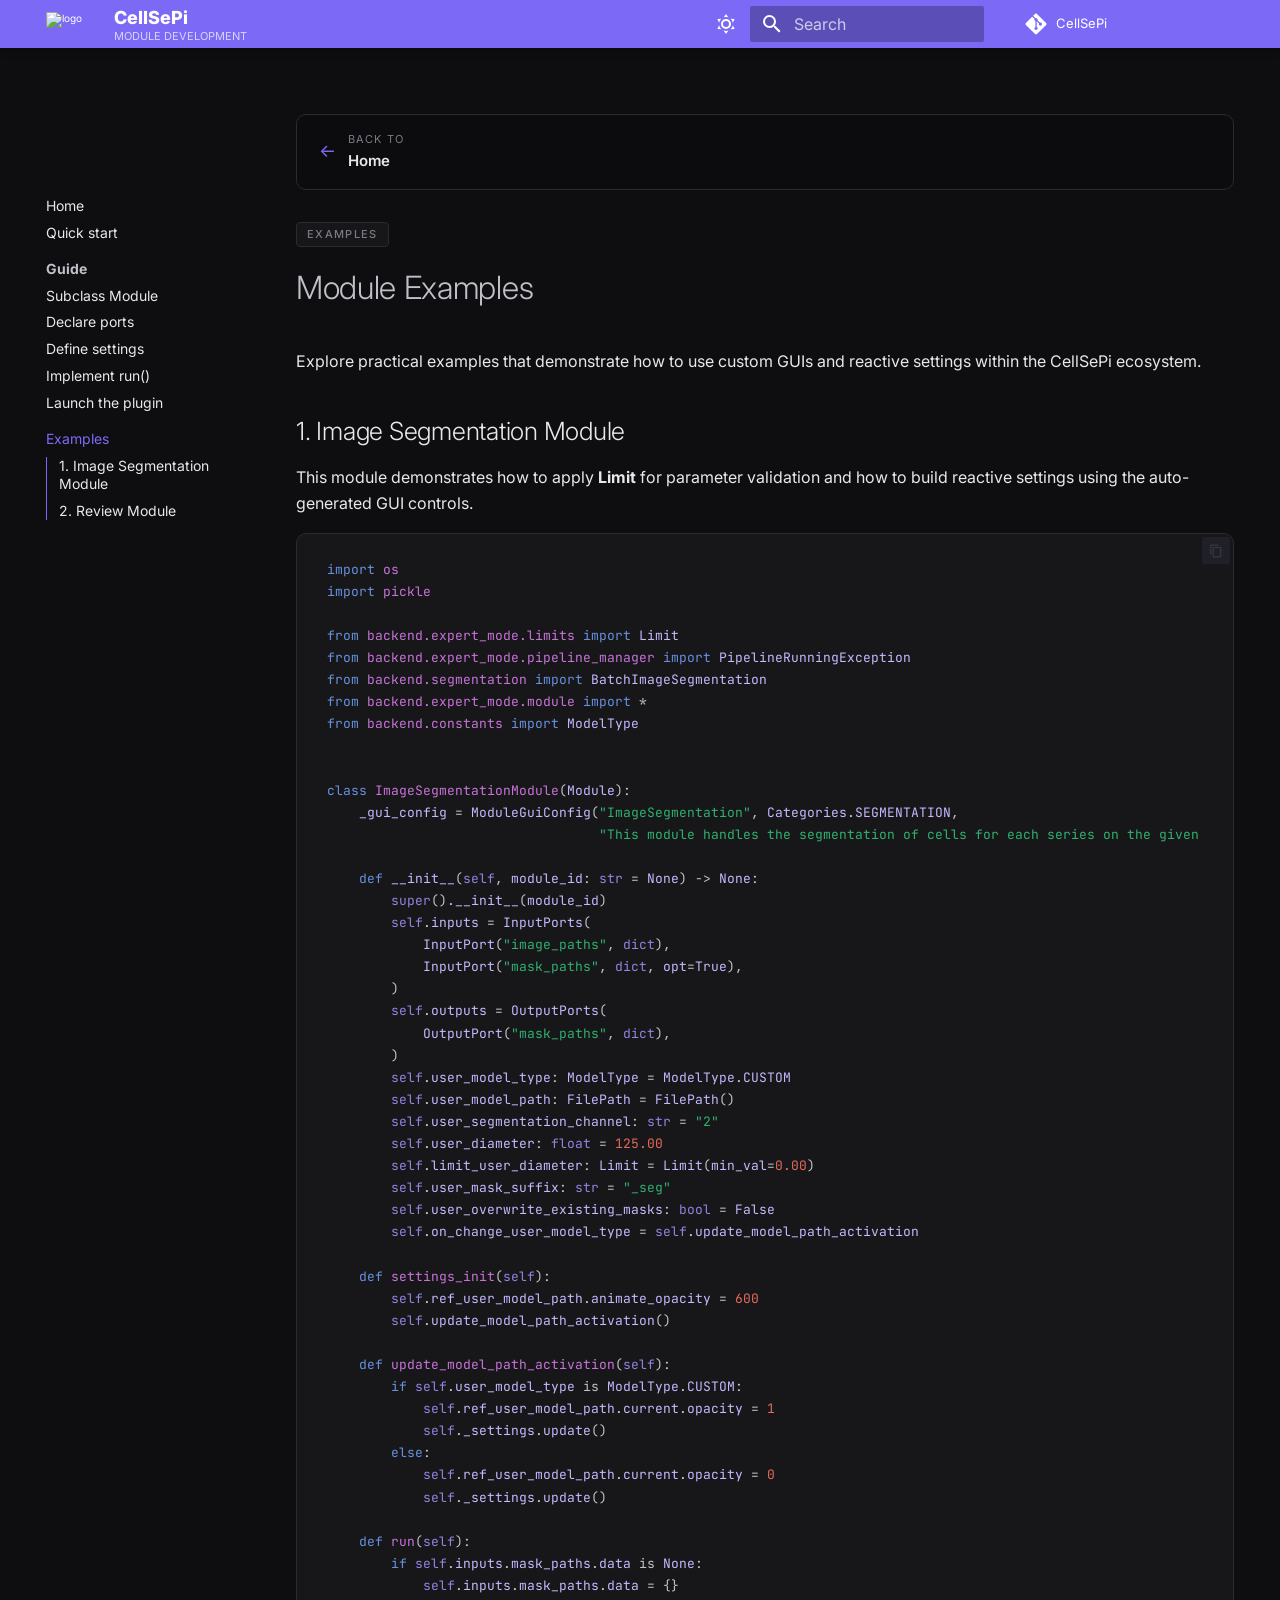
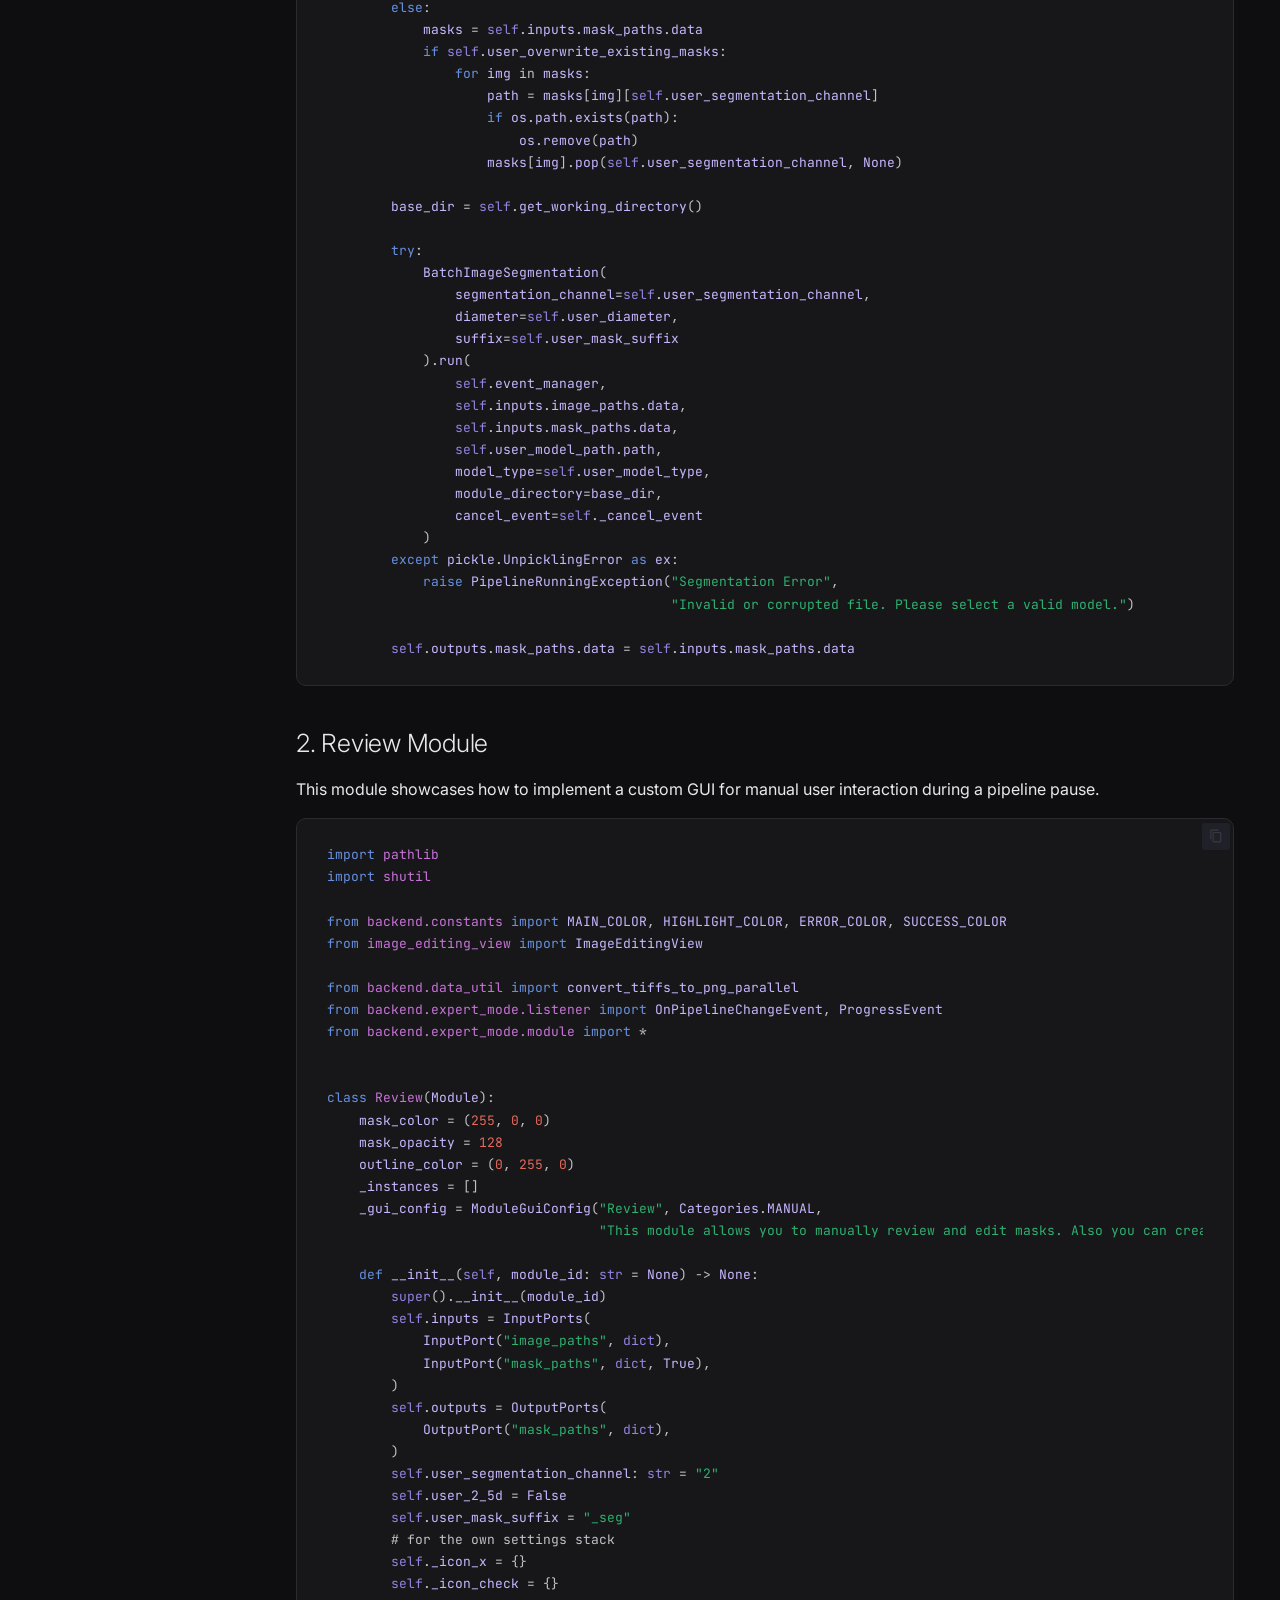
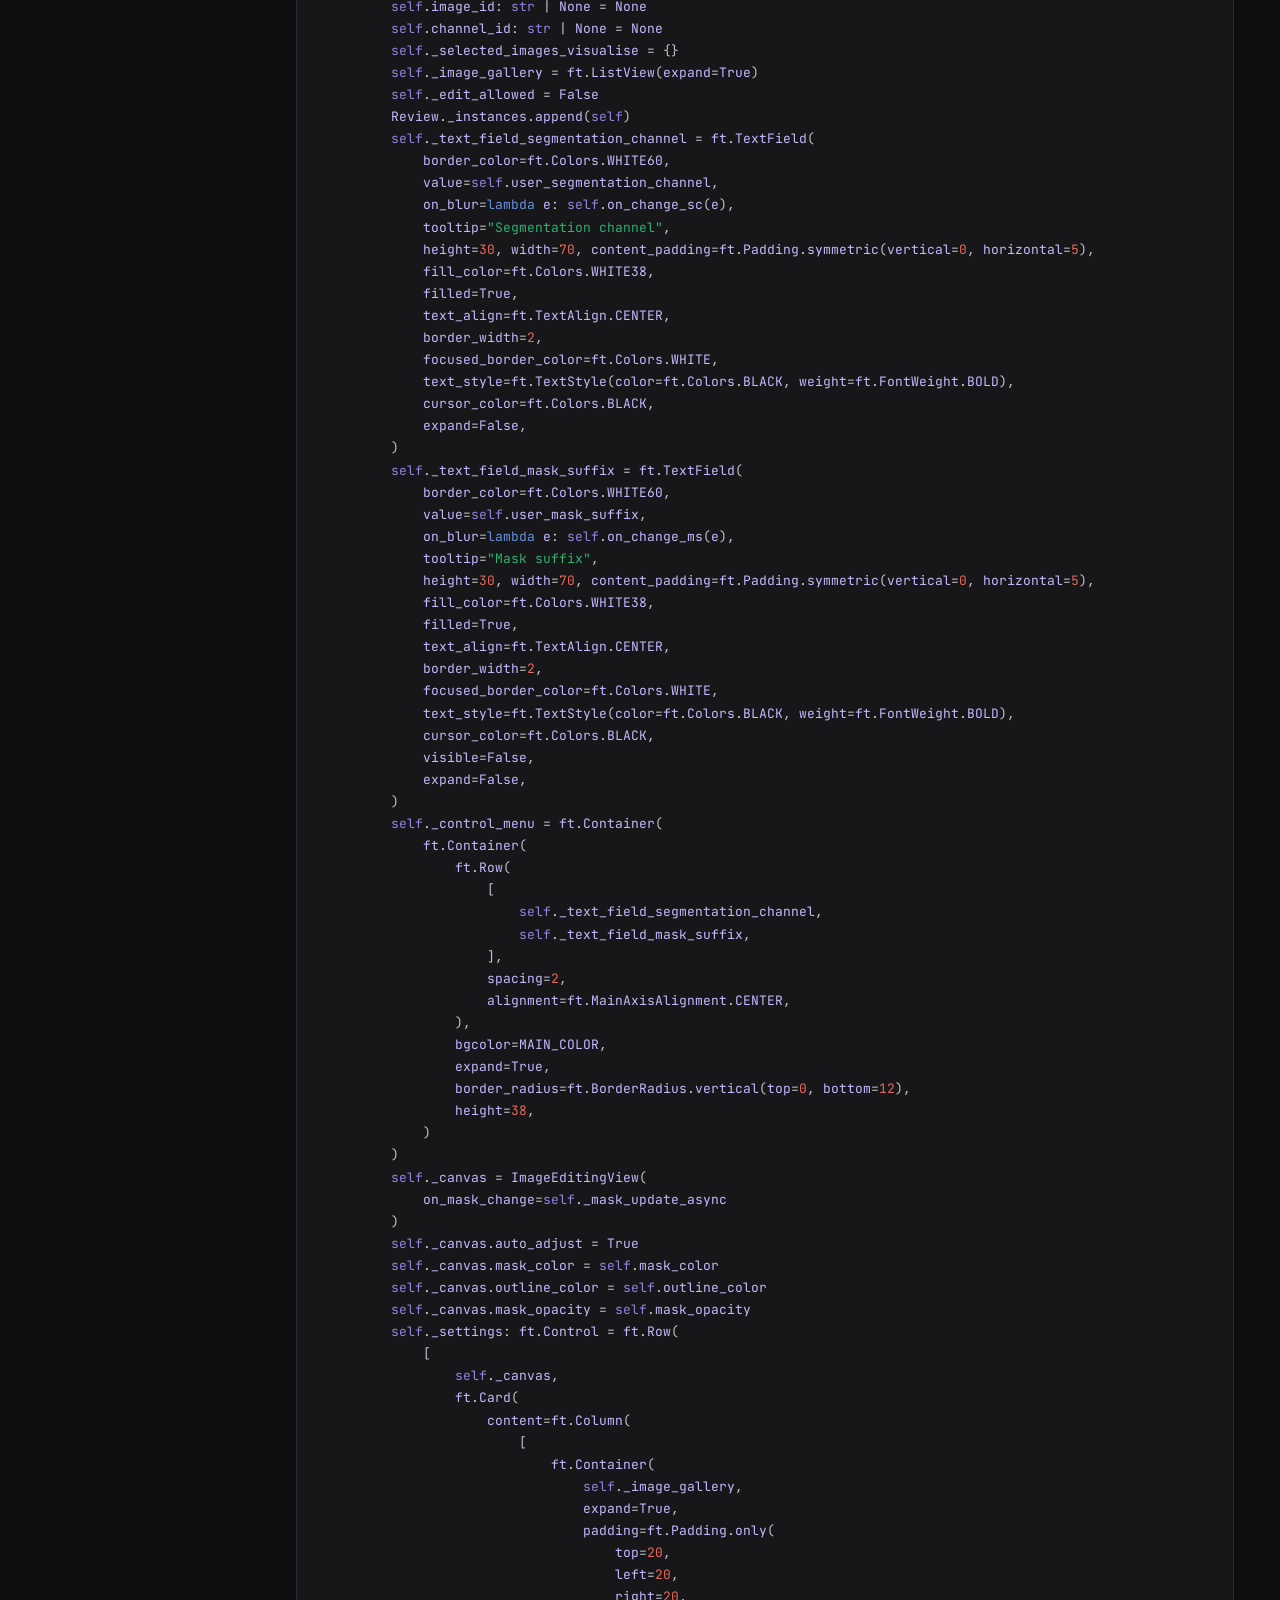
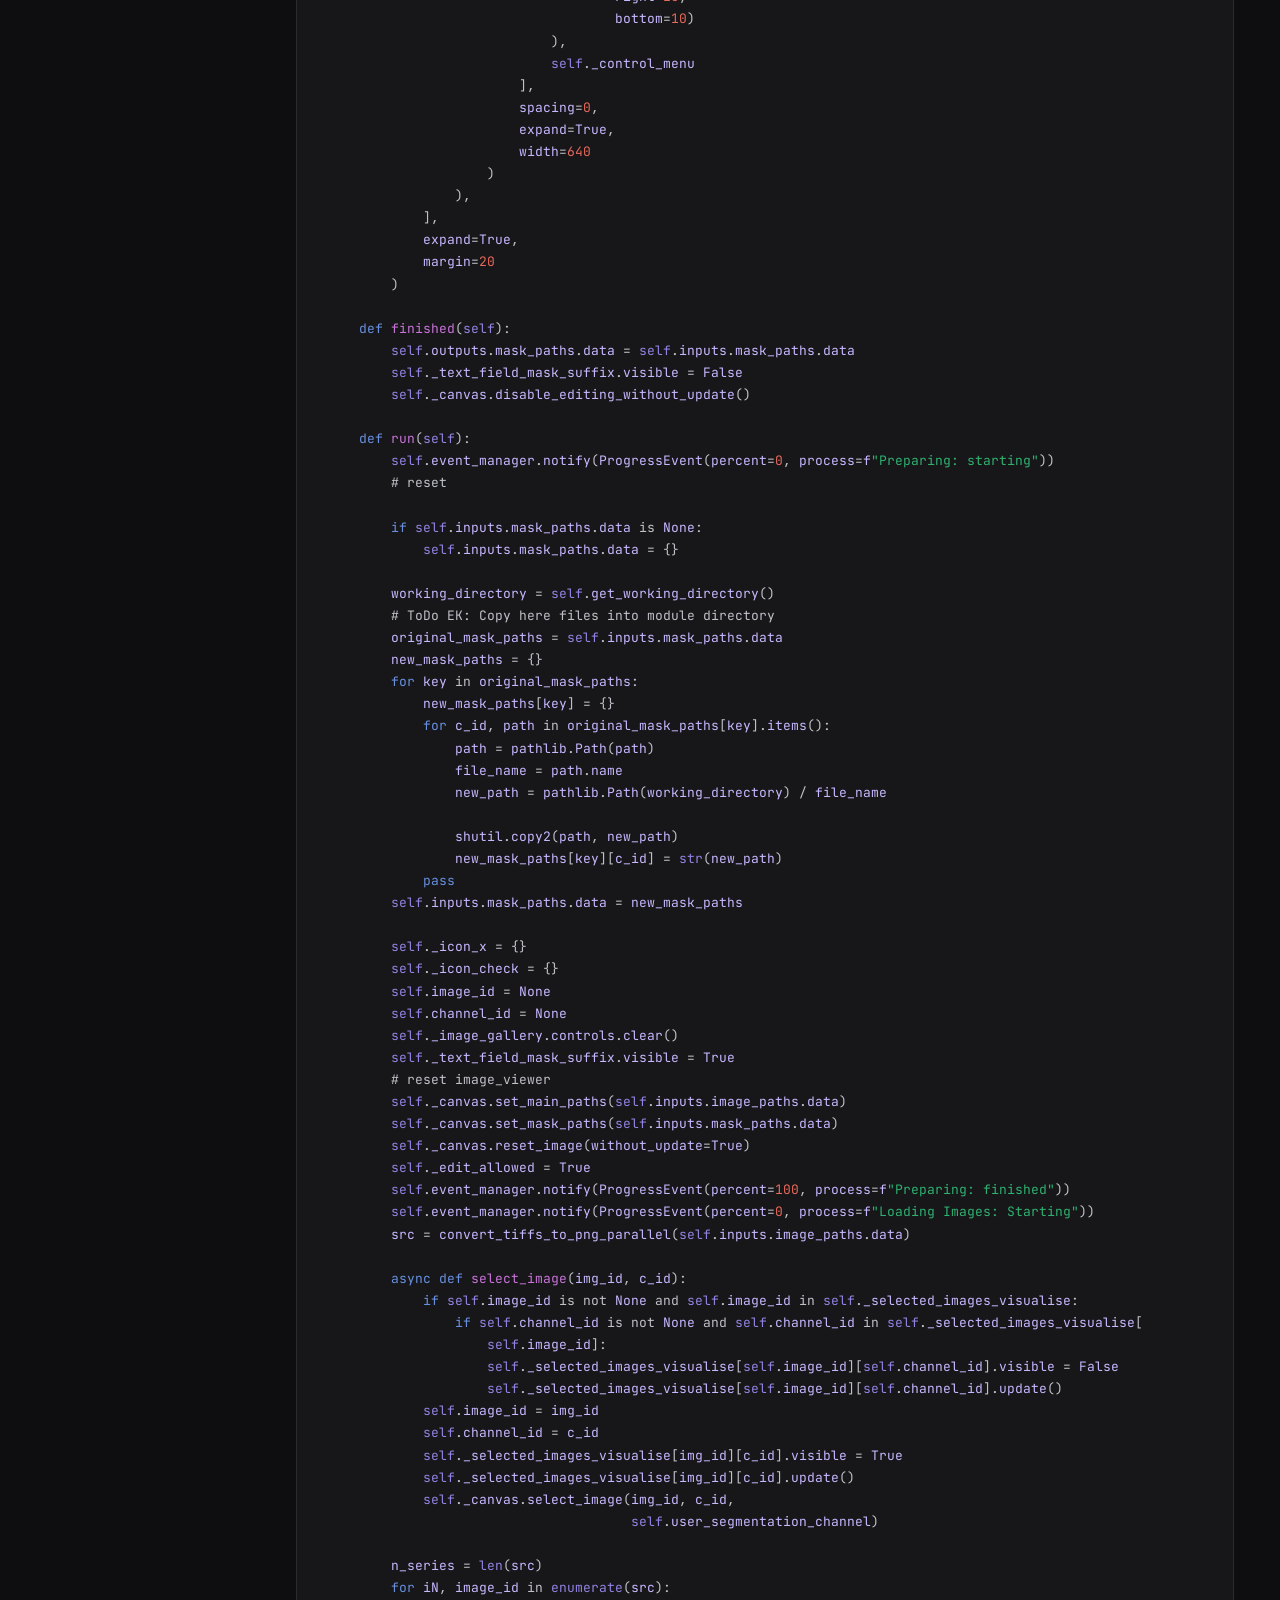
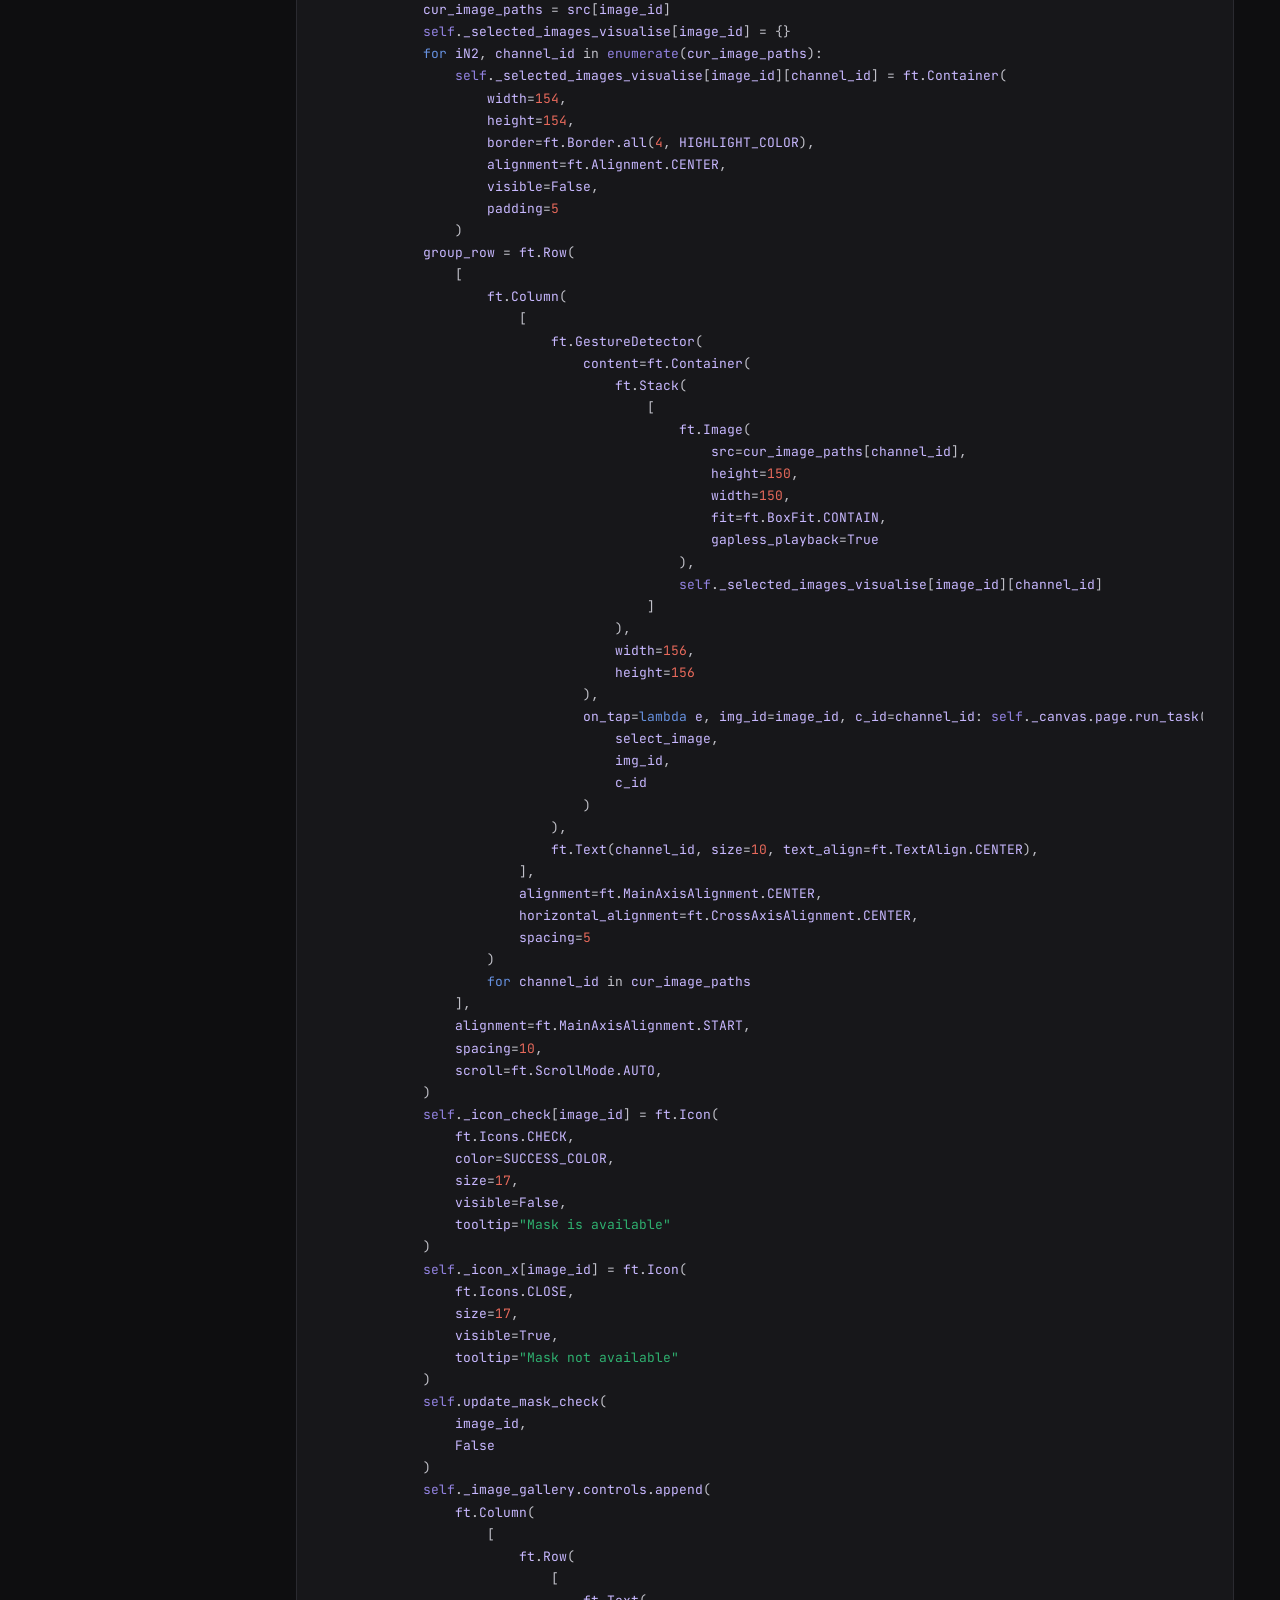
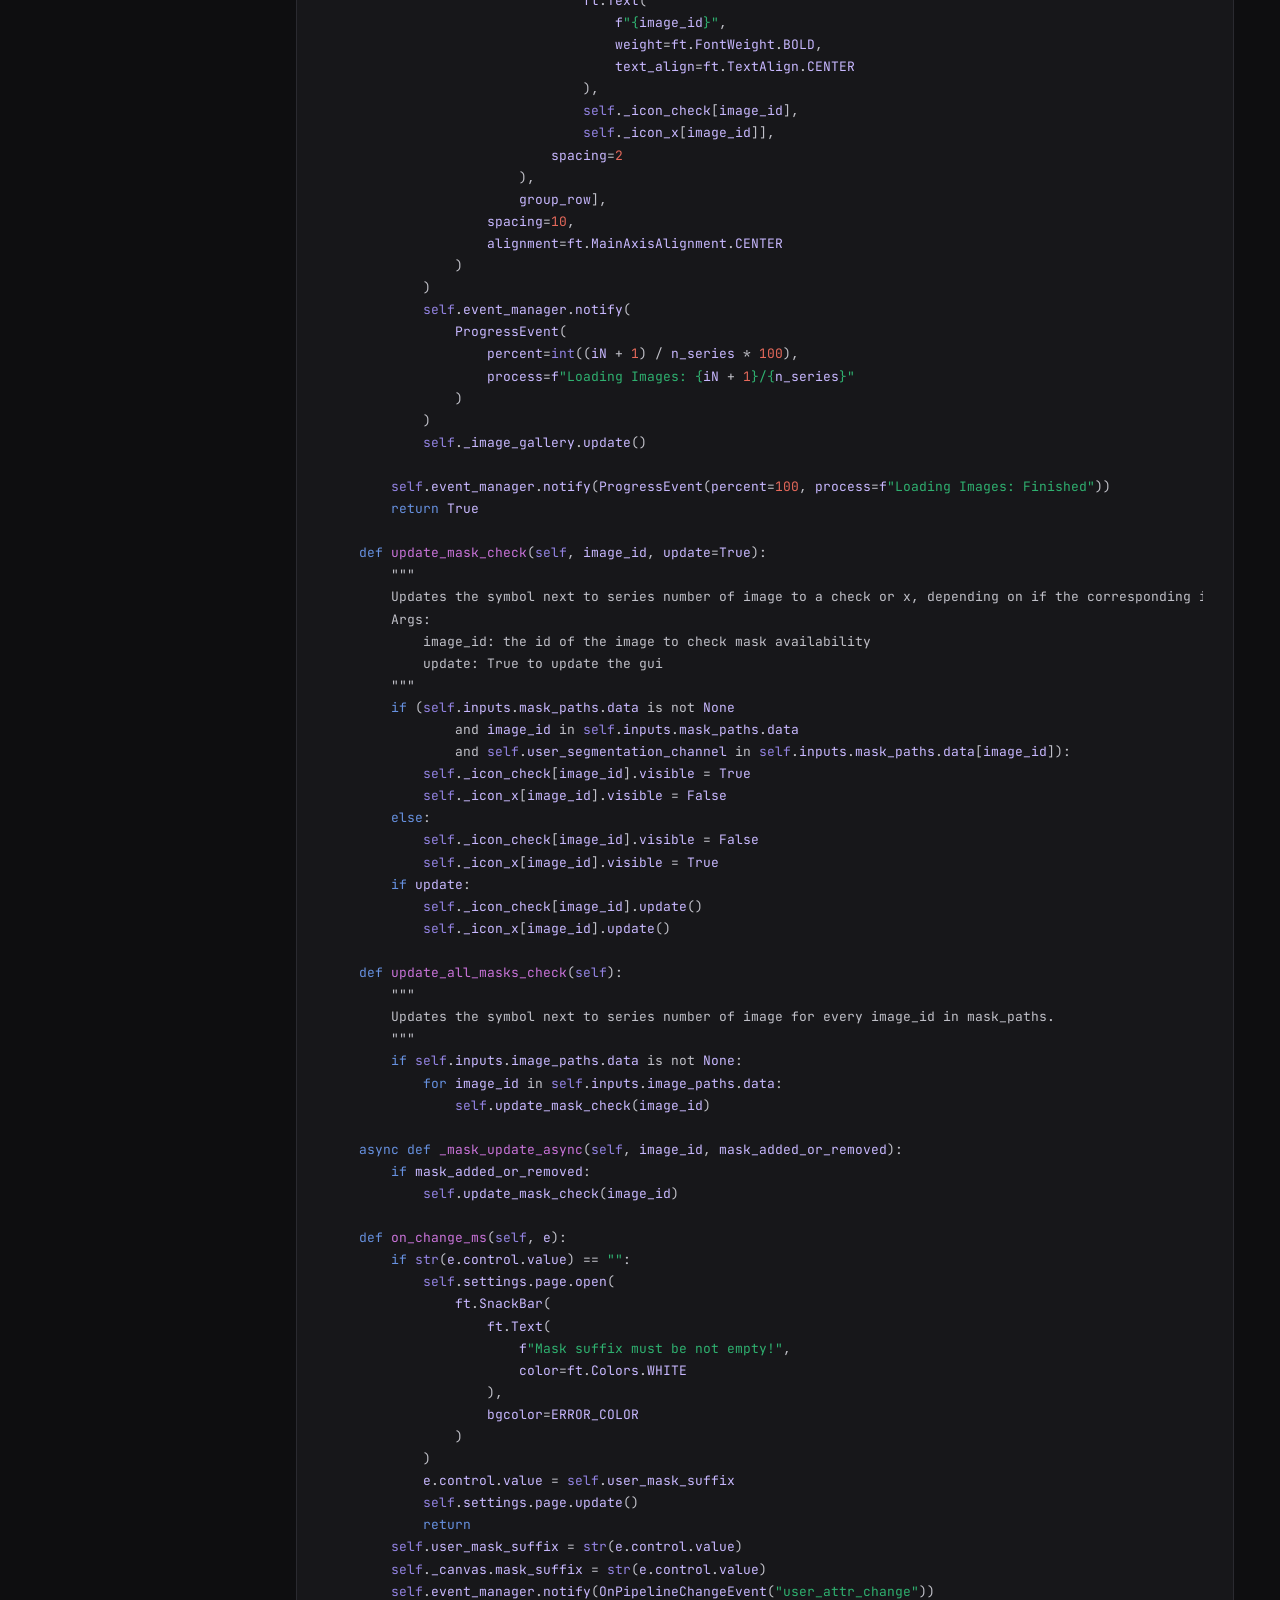
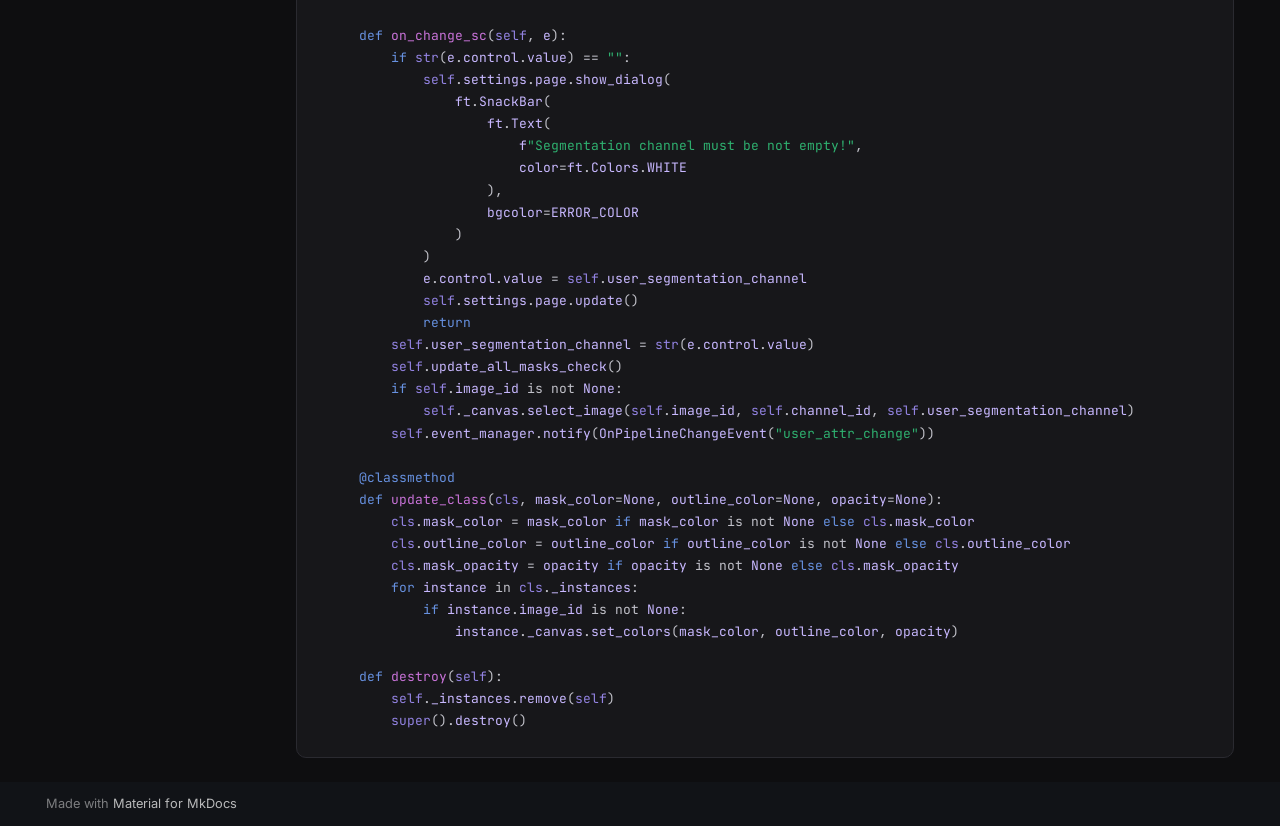
==== commit 17e8d675: "Deployed b8b039c with MkDocs version: 1.6.1" ====
--- a/guide/examples/index.html
+++ b/guide/examples/index.html
@@ -21,7 +21,7 @@
       
       
       <link rel="icon" href="https://raw.githubusercontent.com/CellSePi/CellSePi/main/cellsepi/assets/icon.png">
-      <meta name="generator" content="mkdocs-1.6.1, mkdocs-material-9.7.6">
+      <meta name="generator" content="mkdocs-1.6.1, mkdocs-material-9.7.7">
     
     
       
@@ -29,7 +29,7 @@
       
     
     
-      <link rel="stylesheet" href="../../assets/stylesheets/main.484c7ddc.min.css">
+      <link rel="stylesheet" href="../../assets/stylesheets/main.ec1eaa64.min.css">
       
         
         <link rel="stylesheet" href="../../assets/stylesheets/palette.ab4e12ef.min.css">
@@ -637,329 +637,440 @@
 <div class="highlight"><pre><span></span><code><a id="__codelineno-0-1" name="__codelineno-0-1" href="#__codelineno-0-1"></a><span class="kn">import</span><span class="w"> </span><span class="nn">os</span>
 <a id="__codelineno-0-2" name="__codelineno-0-2" href="#__codelineno-0-2"></a><span class="kn">import</span><span class="w"> </span><span class="nn">pickle</span>
 <a id="__codelineno-0-3" name="__codelineno-0-3" href="#__codelineno-0-3"></a>
-<a id="__codelineno-0-4" name="__codelineno-0-4" href="#__codelineno-0-4"></a><span class="kn">from</span><span class="w"> </span><span class="nn">backend.expert_mode.pipeline_manager</span><span class="w"> </span><span class="kn">import</span> <span class="n">PipelineRunningException</span>
-<a id="__codelineno-0-5" name="__codelineno-0-5" href="#__codelineno-0-5"></a><span class="kn">from</span><span class="w"> </span><span class="nn">backend.segmentation</span><span class="w"> </span><span class="kn">import</span> <span class="n">BatchImageSegmentation</span>
-<a id="__codelineno-0-6" name="__codelineno-0-6" href="#__codelineno-0-6"></a><span class="kn">from</span><span class="w"> </span><span class="nn">backend.expert_mode.module</span><span class="w"> </span><span class="kn">import</span> <span class="o">*</span>
-<a id="__codelineno-0-7" name="__codelineno-0-7" href="#__codelineno-0-7"></a><span class="kn">from</span><span class="w"> </span><span class="nn">backend.constants</span><span class="w"> </span><span class="kn">import</span> <span class="n">ModelType</span>
-<a id="__codelineno-0-8" name="__codelineno-0-8" href="#__codelineno-0-8"></a>
+<a id="__codelineno-0-4" name="__codelineno-0-4" href="#__codelineno-0-4"></a><span class="kn">from</span><span class="w"> </span><span class="nn">backend.expert_mode.limits</span><span class="w"> </span><span class="kn">import</span> <span class="n">Limit</span>
+<a id="__codelineno-0-5" name="__codelineno-0-5" href="#__codelineno-0-5"></a><span class="kn">from</span><span class="w"> </span><span class="nn">backend.expert_mode.pipeline_manager</span><span class="w"> </span><span class="kn">import</span> <span class="n">PipelineRunningException</span>
+<a id="__codelineno-0-6" name="__codelineno-0-6" href="#__codelineno-0-6"></a><span class="kn">from</span><span class="w"> </span><span class="nn">backend.segmentation</span><span class="w"> </span><span class="kn">import</span> <span class="n">BatchImageSegmentation</span>
+<a id="__codelineno-0-7" name="__codelineno-0-7" href="#__codelineno-0-7"></a><span class="kn">from</span><span class="w"> </span><span class="nn">backend.expert_mode.module</span><span class="w"> </span><span class="kn">import</span> <span class="o">*</span>
+<a id="__codelineno-0-8" name="__codelineno-0-8" href="#__codelineno-0-8"></a><span class="kn">from</span><span class="w"> </span><span class="nn">backend.constants</span><span class="w"> </span><span class="kn">import</span> <span class="n">ModelType</span>
 <a id="__codelineno-0-9" name="__codelineno-0-9" href="#__codelineno-0-9"></a>
-<a id="__codelineno-0-10" name="__codelineno-0-10" href="#__codelineno-0-10"></a><span class="k">class</span><span class="w"> </span><span class="nc">ImageSegmentationModule</span><span class="p">(</span><span class="n">Module</span><span class="p">):</span>
-<a id="__codelineno-0-11" name="__codelineno-0-11" href="#__codelineno-0-11"></a>    <span class="n">_gui_config</span> <span class="o">=</span> <span class="n">ModuleGuiConfig</span><span class="p">(</span><span class="s2">&quot;ImageSegmentation&quot;</span><span class="p">,</span><span class="n">Categories</span><span class="o">.</span><span class="n">SEGMENTATION</span><span class="p">,</span><span class="s2">&quot;This module handles the segmentation of cells for each series on the given segmentation_channel with the provided model in model_path.&quot;</span><span class="p">)</span>
-<a id="__codelineno-0-12" name="__codelineno-0-12" href="#__codelineno-0-12"></a>    <span class="k">def</span><span class="w"> </span><span class="fm">__init__</span><span class="p">(</span><span class="bp">self</span><span class="p">,</span> <span class="n">module_id</span><span class="p">:</span> <span class="nb">str</span> <span class="o">=</span> <span class="kc">None</span><span class="p">)</span> <span class="o">-&gt;</span> <span class="kc">None</span><span class="p">:</span>
-<a id="__codelineno-0-13" name="__codelineno-0-13" href="#__codelineno-0-13"></a>        <span class="nb">super</span><span class="p">()</span><span class="o">.</span><span class="fm">__init__</span><span class="p">(</span><span class="n">module_id</span><span class="p">)</span>
-<a id="__codelineno-0-14" name="__codelineno-0-14" href="#__codelineno-0-14"></a>        <span class="bp">self</span><span class="o">.</span><span class="n">inputs</span> <span class="o">=</span> <span class="n">InputPorts</span><span class="p">(</span>
-<a id="__codelineno-0-15" name="__codelineno-0-15" href="#__codelineno-0-15"></a>            <span class="n">InputPort</span><span class="p">(</span><span class="s2">&quot;image_paths&quot;</span><span class="p">,</span> <span class="nb">dict</span><span class="p">),</span>
-<a id="__codelineno-0-16" name="__codelineno-0-16" href="#__codelineno-0-16"></a>            <span class="n">InputPort</span><span class="p">(</span><span class="s2">&quot;mask_paths&quot;</span><span class="p">,</span> <span class="nb">dict</span><span class="p">,</span><span class="n">opt</span><span class="o">=</span><span class="kc">True</span><span class="p">),</span>
-<a id="__codelineno-0-17" name="__codelineno-0-17" href="#__codelineno-0-17"></a>        <span class="p">)</span>
-<a id="__codelineno-0-18" name="__codelineno-0-18" href="#__codelineno-0-18"></a>        <span class="bp">self</span><span class="o">.</span><span class="n">outputs</span> <span class="o">=</span> <span class="n">OutputPorts</span><span class="p">(</span>
-<a id="__codelineno-0-19" name="__codelineno-0-19" href="#__codelineno-0-19"></a>            <span class="n">OutputPort</span><span class="p">(</span><span class="s2">&quot;mask_paths&quot;</span><span class="p">,</span> <span class="nb">dict</span><span class="p">),</span>
+<a id="__codelineno-0-10" name="__codelineno-0-10" href="#__codelineno-0-10"></a>
+<a id="__codelineno-0-11" name="__codelineno-0-11" href="#__codelineno-0-11"></a><span class="k">class</span><span class="w"> </span><span class="nc">ImageSegmentationModule</span><span class="p">(</span><span class="n">Module</span><span class="p">):</span>
+<a id="__codelineno-0-12" name="__codelineno-0-12" href="#__codelineno-0-12"></a>    <span class="n">_gui_config</span> <span class="o">=</span> <span class="n">ModuleGuiConfig</span><span class="p">(</span><span class="s2">&quot;ImageSegmentation&quot;</span><span class="p">,</span> <span class="n">Categories</span><span class="o">.</span><span class="n">SEGMENTATION</span><span class="p">,</span>
+<a id="__codelineno-0-13" name="__codelineno-0-13" href="#__codelineno-0-13"></a>                                  <span class="s2">&quot;This module handles the segmentation of cells for each series on the given segmentation_channel with the provided model in model_path.&quot;</span><span class="p">)</span>
+<a id="__codelineno-0-14" name="__codelineno-0-14" href="#__codelineno-0-14"></a>
+<a id="__codelineno-0-15" name="__codelineno-0-15" href="#__codelineno-0-15"></a>    <span class="k">def</span><span class="w"> </span><span class="fm">__init__</span><span class="p">(</span><span class="bp">self</span><span class="p">,</span> <span class="n">module_id</span><span class="p">:</span> <span class="nb">str</span> <span class="o">=</span> <span class="kc">None</span><span class="p">)</span> <span class="o">-&gt;</span> <span class="kc">None</span><span class="p">:</span>
+<a id="__codelineno-0-16" name="__codelineno-0-16" href="#__codelineno-0-16"></a>        <span class="nb">super</span><span class="p">()</span><span class="o">.</span><span class="fm">__init__</span><span class="p">(</span><span class="n">module_id</span><span class="p">)</span>
+<a id="__codelineno-0-17" name="__codelineno-0-17" href="#__codelineno-0-17"></a>        <span class="bp">self</span><span class="o">.</span><span class="n">inputs</span> <span class="o">=</span> <span class="n">InputPorts</span><span class="p">(</span>
+<a id="__codelineno-0-18" name="__codelineno-0-18" href="#__codelineno-0-18"></a>            <span class="n">InputPort</span><span class="p">(</span><span class="s2">&quot;image_paths&quot;</span><span class="p">,</span> <span class="nb">dict</span><span class="p">),</span>
+<a id="__codelineno-0-19" name="__codelineno-0-19" href="#__codelineno-0-19"></a>            <span class="n">InputPort</span><span class="p">(</span><span class="s2">&quot;mask_paths&quot;</span><span class="p">,</span> <span class="nb">dict</span><span class="p">,</span> <span class="n">opt</span><span class="o">=</span><span class="kc">True</span><span class="p">),</span>
 <a id="__codelineno-0-20" name="__codelineno-0-20" href="#__codelineno-0-20"></a>        <span class="p">)</span>
-<a id="__codelineno-0-21" name="__codelineno-0-21" href="#__codelineno-0-21"></a>        <span class="bp">self</span><span class="o">.</span><span class="n">user_model_type</span><span class="p">:</span> <span class="n">ModelType</span> <span class="o">=</span> <span class="n">ModelType</span><span class="o">.</span><span class="n">CUSTOM</span>
-<a id="__codelineno-0-22" name="__codelineno-0-22" href="#__codelineno-0-22"></a>        <span class="bp">self</span><span class="o">.</span><span class="n">user_model_path</span><span class="p">:</span> <span class="n">FilePath</span> <span class="o">=</span> <span class="n">FilePath</span><span class="p">()</span>
-<a id="__codelineno-0-23" name="__codelineno-0-23" href="#__codelineno-0-23"></a>        <span class="bp">self</span><span class="o">.</span><span class="n">user_segmentation_channel</span><span class="p">:</span> <span class="nb">str</span> <span class="o">=</span> <span class="s2">&quot;2&quot;</span>
-<a id="__codelineno-0-24" name="__codelineno-0-24" href="#__codelineno-0-24"></a>        <span class="bp">self</span><span class="o">.</span><span class="n">user_diameter</span><span class="p">:</span> <span class="nb">float</span> <span class="o">=</span> <span class="mf">125.00</span>
-<a id="__codelineno-0-25" name="__codelineno-0-25" href="#__codelineno-0-25"></a>        <span class="bp">self</span><span class="o">.</span><span class="n">limit_user_diameter</span><span class="p">:</span> <span class="n">Limit</span> <span class="o">=</span> <span class="n">Limit</span><span class="p">(</span><span class="n">min_val</span><span class="o">=</span><span class="mf">0.00</span><span class="p">)</span>
-<a id="__codelineno-0-26" name="__codelineno-0-26" href="#__codelineno-0-26"></a>        <span class="bp">self</span><span class="o">.</span><span class="n">user_mask_suffix</span><span class="p">:</span> <span class="nb">str</span> <span class="o">=</span> <span class="s2">&quot;_seg&quot;</span>
-<a id="__codelineno-0-27" name="__codelineno-0-27" href="#__codelineno-0-27"></a>        <span class="bp">self</span><span class="o">.</span><span class="n">user_overwrite_existing_masks</span><span class="p">:</span> <span class="nb">bool</span> <span class="o">=</span> <span class="kc">False</span>
-<a id="__codelineno-0-28" name="__codelineno-0-28" href="#__codelineno-0-28"></a>        <span class="bp">self</span><span class="o">.</span><span class="n">on_change_user_model_type</span> <span class="o">=</span> <span class="bp">self</span><span class="o">.</span><span class="n">update_model_path_activation</span>
-<a id="__codelineno-0-29" name="__codelineno-0-29" href="#__codelineno-0-29"></a>
-<a id="__codelineno-0-30" name="__codelineno-0-30" href="#__codelineno-0-30"></a>    <span class="k">def</span><span class="w"> </span><span class="nf">settings_init</span><span class="p">(</span><span class="bp">self</span><span class="p">):</span>
-<a id="__codelineno-0-31" name="__codelineno-0-31" href="#__codelineno-0-31"></a>        <span class="bp">self</span><span class="o">.</span><span class="n">ref_user_model_path</span><span class="o">.</span><span class="n">animate_opacity</span> <span class="o">=</span> <span class="mi">600</span>
-<a id="__codelineno-0-32" name="__codelineno-0-32" href="#__codelineno-0-32"></a>        <span class="bp">self</span><span class="o">.</span><span class="n">update_model_path_activation</span><span class="p">()</span>
-<a id="__codelineno-0-33" name="__codelineno-0-33" href="#__codelineno-0-33"></a>
-<a id="__codelineno-0-34" name="__codelineno-0-34" href="#__codelineno-0-34"></a>    <span class="k">def</span><span class="w"> </span><span class="nf">update_model_path_activation</span><span class="p">(</span><span class="bp">self</span><span class="p">):</span>
-<a id="__codelineno-0-35" name="__codelineno-0-35" href="#__codelineno-0-35"></a>        <span class="k">if</span> <span class="bp">self</span><span class="o">.</span><span class="n">user_model_type</span> <span class="ow">is</span> <span class="n">ModelType</span><span class="o">.</span><span class="n">CUSTOM</span><span class="p">:</span>
-<a id="__codelineno-0-36" name="__codelineno-0-36" href="#__codelineno-0-36"></a>            <span class="bp">self</span><span class="o">.</span><span class="n">ref_user_model_path</span><span class="o">.</span><span class="n">current</span><span class="o">.</span><span class="n">opacity</span> <span class="o">=</span> <span class="mi">1</span>
-<a id="__codelineno-0-37" name="__codelineno-0-37" href="#__codelineno-0-37"></a>            <span class="bp">self</span><span class="o">.</span><span class="n">_settings</span><span class="o">.</span><span class="n">update</span><span class="p">()</span>
-<a id="__codelineno-0-38" name="__codelineno-0-38" href="#__codelineno-0-38"></a>        <span class="k">else</span><span class="p">:</span>
-<a id="__codelineno-0-39" name="__codelineno-0-39" href="#__codelineno-0-39"></a>            <span class="bp">self</span><span class="o">.</span><span class="n">ref_user_model_path</span><span class="o">.</span><span class="n">current</span><span class="o">.</span><span class="n">opacity</span> <span class="o">=</span> <span class="mi">0</span>
+<a id="__codelineno-0-21" name="__codelineno-0-21" href="#__codelineno-0-21"></a>        <span class="bp">self</span><span class="o">.</span><span class="n">outputs</span> <span class="o">=</span> <span class="n">OutputPorts</span><span class="p">(</span>
+<a id="__codelineno-0-22" name="__codelineno-0-22" href="#__codelineno-0-22"></a>            <span class="n">OutputPort</span><span class="p">(</span><span class="s2">&quot;mask_paths&quot;</span><span class="p">,</span> <span class="nb">dict</span><span class="p">),</span>
+<a id="__codelineno-0-23" name="__codelineno-0-23" href="#__codelineno-0-23"></a>        <span class="p">)</span>
+<a id="__codelineno-0-24" name="__codelineno-0-24" href="#__codelineno-0-24"></a>        <span class="bp">self</span><span class="o">.</span><span class="n">user_model_type</span><span class="p">:</span> <span class="n">ModelType</span> <span class="o">=</span> <span class="n">ModelType</span><span class="o">.</span><span class="n">CUSTOM</span>
+<a id="__codelineno-0-25" name="__codelineno-0-25" href="#__codelineno-0-25"></a>        <span class="bp">self</span><span class="o">.</span><span class="n">user_model_path</span><span class="p">:</span> <span class="n">FilePath</span> <span class="o">=</span> <span class="n">FilePath</span><span class="p">()</span>
+<a id="__codelineno-0-26" name="__codelineno-0-26" href="#__codelineno-0-26"></a>        <span class="bp">self</span><span class="o">.</span><span class="n">user_segmentation_channel</span><span class="p">:</span> <span class="nb">str</span> <span class="o">=</span> <span class="s2">&quot;2&quot;</span>
+<a id="__codelineno-0-27" name="__codelineno-0-27" href="#__codelineno-0-27"></a>        <span class="bp">self</span><span class="o">.</span><span class="n">user_diameter</span><span class="p">:</span> <span class="nb">float</span> <span class="o">=</span> <span class="mf">125.00</span>
+<a id="__codelineno-0-28" name="__codelineno-0-28" href="#__codelineno-0-28"></a>        <span class="bp">self</span><span class="o">.</span><span class="n">limit_user_diameter</span><span class="p">:</span> <span class="n">Limit</span> <span class="o">=</span> <span class="n">Limit</span><span class="p">(</span><span class="n">min_val</span><span class="o">=</span><span class="mf">0.00</span><span class="p">)</span>
+<a id="__codelineno-0-29" name="__codelineno-0-29" href="#__codelineno-0-29"></a>        <span class="bp">self</span><span class="o">.</span><span class="n">user_mask_suffix</span><span class="p">:</span> <span class="nb">str</span> <span class="o">=</span> <span class="s2">&quot;_seg&quot;</span>
+<a id="__codelineno-0-30" name="__codelineno-0-30" href="#__codelineno-0-30"></a>        <span class="bp">self</span><span class="o">.</span><span class="n">user_overwrite_existing_masks</span><span class="p">:</span> <span class="nb">bool</span> <span class="o">=</span> <span class="kc">False</span>
+<a id="__codelineno-0-31" name="__codelineno-0-31" href="#__codelineno-0-31"></a>        <span class="bp">self</span><span class="o">.</span><span class="n">on_change_user_model_type</span> <span class="o">=</span> <span class="bp">self</span><span class="o">.</span><span class="n">update_model_path_activation</span>
+<a id="__codelineno-0-32" name="__codelineno-0-32" href="#__codelineno-0-32"></a>
+<a id="__codelineno-0-33" name="__codelineno-0-33" href="#__codelineno-0-33"></a>    <span class="k">def</span><span class="w"> </span><span class="nf">settings_init</span><span class="p">(</span><span class="bp">self</span><span class="p">):</span>
+<a id="__codelineno-0-34" name="__codelineno-0-34" href="#__codelineno-0-34"></a>        <span class="bp">self</span><span class="o">.</span><span class="n">ref_user_model_path</span><span class="o">.</span><span class="n">animate_opacity</span> <span class="o">=</span> <span class="mi">600</span>
+<a id="__codelineno-0-35" name="__codelineno-0-35" href="#__codelineno-0-35"></a>        <span class="bp">self</span><span class="o">.</span><span class="n">update_model_path_activation</span><span class="p">()</span>
+<a id="__codelineno-0-36" name="__codelineno-0-36" href="#__codelineno-0-36"></a>
+<a id="__codelineno-0-37" name="__codelineno-0-37" href="#__codelineno-0-37"></a>    <span class="k">def</span><span class="w"> </span><span class="nf">update_model_path_activation</span><span class="p">(</span><span class="bp">self</span><span class="p">):</span>
+<a id="__codelineno-0-38" name="__codelineno-0-38" href="#__codelineno-0-38"></a>        <span class="k">if</span> <span class="bp">self</span><span class="o">.</span><span class="n">user_model_type</span> <span class="ow">is</span> <span class="n">ModelType</span><span class="o">.</span><span class="n">CUSTOM</span><span class="p">:</span>
+<a id="__codelineno-0-39" name="__codelineno-0-39" href="#__codelineno-0-39"></a>            <span class="bp">self</span><span class="o">.</span><span class="n">ref_user_model_path</span><span class="o">.</span><span class="n">current</span><span class="o">.</span><span class="n">opacity</span> <span class="o">=</span> <span class="mi">1</span>
 <a id="__codelineno-0-40" name="__codelineno-0-40" href="#__codelineno-0-40"></a>            <span class="bp">self</span><span class="o">.</span><span class="n">_settings</span><span class="o">.</span><span class="n">update</span><span class="p">()</span>
-<a id="__codelineno-0-41" name="__codelineno-0-41" href="#__codelineno-0-41"></a>
-<a id="__codelineno-0-42" name="__codelineno-0-42" href="#__codelineno-0-42"></a>    <span class="k">def</span><span class="w"> </span><span class="nf">run</span><span class="p">(</span><span class="bp">self</span><span class="p">):</span>
-<a id="__codelineno-0-43" name="__codelineno-0-43" href="#__codelineno-0-43"></a>        <span class="k">if</span> <span class="bp">self</span><span class="o">.</span><span class="n">inputs</span><span class="o">.</span><span class="n">mask_paths</span><span class="o">.</span><span class="n">data</span> <span class="ow">is</span> <span class="kc">None</span><span class="p">:</span>
-<a id="__codelineno-0-44" name="__codelineno-0-44" href="#__codelineno-0-44"></a>            <span class="bp">self</span><span class="o">.</span><span class="n">inputs</span><span class="o">.</span><span class="n">mask_paths</span><span class="o">.</span><span class="n">data</span> <span class="o">=</span> <span class="p">{}</span>
-<a id="__codelineno-0-45" name="__codelineno-0-45" href="#__codelineno-0-45"></a>        <span class="k">else</span><span class="p">:</span>
-<a id="__codelineno-0-46" name="__codelineno-0-46" href="#__codelineno-0-46"></a>            <span class="n">masks</span> <span class="o">=</span> <span class="bp">self</span><span class="o">.</span><span class="n">inputs</span><span class="o">.</span><span class="n">mask_paths</span><span class="o">.</span><span class="n">data</span>
-<a id="__codelineno-0-47" name="__codelineno-0-47" href="#__codelineno-0-47"></a>            <span class="k">if</span> <span class="bp">self</span><span class="o">.</span><span class="n">user_overwrite_existing_masks</span><span class="p">:</span>
-<a id="__codelineno-0-48" name="__codelineno-0-48" href="#__codelineno-0-48"></a>                <span class="k">for</span> <span class="n">img</span> <span class="ow">in</span> <span class="n">masks</span><span class="p">:</span>
-<a id="__codelineno-0-49" name="__codelineno-0-49" href="#__codelineno-0-49"></a>                    <span class="n">path</span> <span class="o">=</span> <span class="n">masks</span><span class="p">[</span><span class="n">img</span><span class="p">][</span><span class="bp">self</span><span class="o">.</span><span class="n">user_segmentation_channel</span><span class="p">]</span>
-<a id="__codelineno-0-50" name="__codelineno-0-50" href="#__codelineno-0-50"></a>                    <span class="k">if</span> <span class="n">os</span><span class="o">.</span><span class="n">path</span><span class="o">.</span><span class="n">exists</span><span class="p">(</span><span class="n">path</span><span class="p">):</span>
-<a id="__codelineno-0-51" name="__codelineno-0-51" href="#__codelineno-0-51"></a>                        <span class="n">os</span><span class="o">.</span><span class="n">remove</span><span class="p">(</span><span class="n">path</span><span class="p">)</span>
-<a id="__codelineno-0-52" name="__codelineno-0-52" href="#__codelineno-0-52"></a>                    <span class="n">masks</span><span class="p">[</span><span class="n">img</span><span class="p">]</span><span class="o">.</span><span class="n">pop</span><span class="p">(</span><span class="bp">self</span><span class="o">.</span><span class="n">user_segmentation_channel</span><span class="p">,</span> <span class="kc">None</span><span class="p">)</span>
-<a id="__codelineno-0-53" name="__codelineno-0-53" href="#__codelineno-0-53"></a>
-<a id="__codelineno-0-54" name="__codelineno-0-54" href="#__codelineno-0-54"></a>        <span class="k">try</span><span class="p">:</span>
-<a id="__codelineno-0-55" name="__codelineno-0-55" href="#__codelineno-0-55"></a>            <span class="n">BatchImageSegmentation</span><span class="p">(</span><span class="n">segmentation_channel</span><span class="o">=</span><span class="bp">self</span><span class="o">.</span><span class="n">user_segmentation_channel</span><span class="p">,</span><span class="n">diameter</span><span class="o">=</span><span class="bp">self</span><span class="o">.</span><span class="n">user_diameter</span><span class="p">,</span><span class="n">suffix</span><span class="o">=</span><span class="bp">self</span><span class="o">.</span><span class="n">user_mask_suffix</span><span class="p">)</span><span class="o">.</span><span class="n">run</span><span class="p">(</span><span class="bp">self</span><span class="o">.</span><span class="n">event_manager</span><span class="p">,</span><span class="bp">self</span><span class="o">.</span><span class="n">inputs</span><span class="o">.</span><span class="n">image_paths</span><span class="o">.</span><span class="n">data</span><span class="p">,</span><span class="bp">self</span><span class="o">.</span><span class="n">inputs</span><span class="o">.</span><span class="n">mask_paths</span><span class="o">.</span><span class="n">data</span><span class="p">,</span><span class="bp">self</span><span class="o">.</span><span class="n">user_model_path</span><span class="o">.</span><span class="n">path</span><span class="p">,</span><span class="n">model_type</span><span class="o">=</span><span class="bp">self</span><span class="o">.</span><span class="n">user_model_type</span><span class="p">,</span><span class="n">cancel_event</span><span class="o">=</span><span class="bp">self</span><span class="o">.</span><span class="n">_cancel_event</span><span class="p">)</span>
-<a id="__codelineno-0-56" name="__codelineno-0-56" href="#__codelineno-0-56"></a>        <span class="k">except</span> <span class="n">pickle</span><span class="o">.</span><span class="n">UnpicklingError</span> <span class="k">as</span> <span class="n">ex</span><span class="p">:</span>
-<a id="__codelineno-0-57" name="__codelineno-0-57" href="#__codelineno-0-57"></a>            <span class="k">raise</span> <span class="n">PipelineRunningException</span><span class="p">(</span><span class="s2">&quot;Segmentation Error&quot;</span><span class="p">,</span> <span class="s2">&quot;Invalid or corrupted file. Please select a valid model.&quot;</span><span class="p">)</span>
+<a id="__codelineno-0-41" name="__codelineno-0-41" href="#__codelineno-0-41"></a>        <span class="k">else</span><span class="p">:</span>
+<a id="__codelineno-0-42" name="__codelineno-0-42" href="#__codelineno-0-42"></a>            <span class="bp">self</span><span class="o">.</span><span class="n">ref_user_model_path</span><span class="o">.</span><span class="n">current</span><span class="o">.</span><span class="n">opacity</span> <span class="o">=</span> <span class="mi">0</span>
+<a id="__codelineno-0-43" name="__codelineno-0-43" href="#__codelineno-0-43"></a>            <span class="bp">self</span><span class="o">.</span><span class="n">_settings</span><span class="o">.</span><span class="n">update</span><span class="p">()</span>
+<a id="__codelineno-0-44" name="__codelineno-0-44" href="#__codelineno-0-44"></a>
+<a id="__codelineno-0-45" name="__codelineno-0-45" href="#__codelineno-0-45"></a>    <span class="k">def</span><span class="w"> </span><span class="nf">run</span><span class="p">(</span><span class="bp">self</span><span class="p">):</span>
+<a id="__codelineno-0-46" name="__codelineno-0-46" href="#__codelineno-0-46"></a>        <span class="k">if</span> <span class="bp">self</span><span class="o">.</span><span class="n">inputs</span><span class="o">.</span><span class="n">mask_paths</span><span class="o">.</span><span class="n">data</span> <span class="ow">is</span> <span class="kc">None</span><span class="p">:</span>
+<a id="__codelineno-0-47" name="__codelineno-0-47" href="#__codelineno-0-47"></a>            <span class="bp">self</span><span class="o">.</span><span class="n">inputs</span><span class="o">.</span><span class="n">mask_paths</span><span class="o">.</span><span class="n">data</span> <span class="o">=</span> <span class="p">{}</span>
+<a id="__codelineno-0-48" name="__codelineno-0-48" href="#__codelineno-0-48"></a>        <span class="k">else</span><span class="p">:</span>
+<a id="__codelineno-0-49" name="__codelineno-0-49" href="#__codelineno-0-49"></a>            <span class="n">masks</span> <span class="o">=</span> <span class="bp">self</span><span class="o">.</span><span class="n">inputs</span><span class="o">.</span><span class="n">mask_paths</span><span class="o">.</span><span class="n">data</span>
+<a id="__codelineno-0-50" name="__codelineno-0-50" href="#__codelineno-0-50"></a>            <span class="k">if</span> <span class="bp">self</span><span class="o">.</span><span class="n">user_overwrite_existing_masks</span><span class="p">:</span>
+<a id="__codelineno-0-51" name="__codelineno-0-51" href="#__codelineno-0-51"></a>                <span class="k">for</span> <span class="n">img</span> <span class="ow">in</span> <span class="n">masks</span><span class="p">:</span>
+<a id="__codelineno-0-52" name="__codelineno-0-52" href="#__codelineno-0-52"></a>                    <span class="n">path</span> <span class="o">=</span> <span class="n">masks</span><span class="p">[</span><span class="n">img</span><span class="p">][</span><span class="bp">self</span><span class="o">.</span><span class="n">user_segmentation_channel</span><span class="p">]</span>
+<a id="__codelineno-0-53" name="__codelineno-0-53" href="#__codelineno-0-53"></a>                    <span class="k">if</span> <span class="n">os</span><span class="o">.</span><span class="n">path</span><span class="o">.</span><span class="n">exists</span><span class="p">(</span><span class="n">path</span><span class="p">):</span>
+<a id="__codelineno-0-54" name="__codelineno-0-54" href="#__codelineno-0-54"></a>                        <span class="n">os</span><span class="o">.</span><span class="n">remove</span><span class="p">(</span><span class="n">path</span><span class="p">)</span>
+<a id="__codelineno-0-55" name="__codelineno-0-55" href="#__codelineno-0-55"></a>                    <span class="n">masks</span><span class="p">[</span><span class="n">img</span><span class="p">]</span><span class="o">.</span><span class="n">pop</span><span class="p">(</span><span class="bp">self</span><span class="o">.</span><span class="n">user_segmentation_channel</span><span class="p">,</span> <span class="kc">None</span><span class="p">)</span>
+<a id="__codelineno-0-56" name="__codelineno-0-56" href="#__codelineno-0-56"></a>
+<a id="__codelineno-0-57" name="__codelineno-0-57" href="#__codelineno-0-57"></a>        <span class="n">base_dir</span> <span class="o">=</span> <span class="bp">self</span><span class="o">.</span><span class="n">get_working_directory</span><span class="p">()</span>
 <a id="__codelineno-0-58" name="__codelineno-0-58" href="#__codelineno-0-58"></a>
-<a id="__codelineno-0-59" name="__codelineno-0-59" href="#__codelineno-0-59"></a>        <span class="bp">self</span><span class="o">.</span><span class="n">outputs</span><span class="o">.</span><span class="n">mask_paths</span><span class="o">.</span><span class="n">data</span> <span class="o">=</span> <span class="bp">self</span><span class="o">.</span><span class="n">inputs</span><span class="o">.</span><span class="n">mask_paths</span><span class="o">.</span><span class="n">data</span>
+<a id="__codelineno-0-59" name="__codelineno-0-59" href="#__codelineno-0-59"></a>        <span class="k">try</span><span class="p">:</span>
+<a id="__codelineno-0-60" name="__codelineno-0-60" href="#__codelineno-0-60"></a>            <span class="n">BatchImageSegmentation</span><span class="p">(</span>
+<a id="__codelineno-0-61" name="__codelineno-0-61" href="#__codelineno-0-61"></a>                <span class="n">segmentation_channel</span><span class="o">=</span><span class="bp">self</span><span class="o">.</span><span class="n">user_segmentation_channel</span><span class="p">,</span>
+<a id="__codelineno-0-62" name="__codelineno-0-62" href="#__codelineno-0-62"></a>                <span class="n">diameter</span><span class="o">=</span><span class="bp">self</span><span class="o">.</span><span class="n">user_diameter</span><span class="p">,</span>
+<a id="__codelineno-0-63" name="__codelineno-0-63" href="#__codelineno-0-63"></a>                <span class="n">suffix</span><span class="o">=</span><span class="bp">self</span><span class="o">.</span><span class="n">user_mask_suffix</span>
+<a id="__codelineno-0-64" name="__codelineno-0-64" href="#__codelineno-0-64"></a>            <span class="p">)</span><span class="o">.</span><span class="n">run</span><span class="p">(</span>
+<a id="__codelineno-0-65" name="__codelineno-0-65" href="#__codelineno-0-65"></a>                <span class="bp">self</span><span class="o">.</span><span class="n">event_manager</span><span class="p">,</span>
+<a id="__codelineno-0-66" name="__codelineno-0-66" href="#__codelineno-0-66"></a>                <span class="bp">self</span><span class="o">.</span><span class="n">inputs</span><span class="o">.</span><span class="n">image_paths</span><span class="o">.</span><span class="n">data</span><span class="p">,</span>
+<a id="__codelineno-0-67" name="__codelineno-0-67" href="#__codelineno-0-67"></a>                <span class="bp">self</span><span class="o">.</span><span class="n">inputs</span><span class="o">.</span><span class="n">mask_paths</span><span class="o">.</span><span class="n">data</span><span class="p">,</span>
+<a id="__codelineno-0-68" name="__codelineno-0-68" href="#__codelineno-0-68"></a>                <span class="bp">self</span><span class="o">.</span><span class="n">user_model_path</span><span class="o">.</span><span class="n">path</span><span class="p">,</span>
+<a id="__codelineno-0-69" name="__codelineno-0-69" href="#__codelineno-0-69"></a>                <span class="n">model_type</span><span class="o">=</span><span class="bp">self</span><span class="o">.</span><span class="n">user_model_type</span><span class="p">,</span>
+<a id="__codelineno-0-70" name="__codelineno-0-70" href="#__codelineno-0-70"></a>                <span class="n">module_directory</span><span class="o">=</span><span class="n">base_dir</span><span class="p">,</span>
+<a id="__codelineno-0-71" name="__codelineno-0-71" href="#__codelineno-0-71"></a>                <span class="n">cancel_event</span><span class="o">=</span><span class="bp">self</span><span class="o">.</span><span class="n">_cancel_event</span>
+<a id="__codelineno-0-72" name="__codelineno-0-72" href="#__codelineno-0-72"></a>            <span class="p">)</span>
+<a id="__codelineno-0-73" name="__codelineno-0-73" href="#__codelineno-0-73"></a>        <span class="k">except</span> <span class="n">pickle</span><span class="o">.</span><span class="n">UnpicklingError</span> <span class="k">as</span> <span class="n">ex</span><span class="p">:</span>
+<a id="__codelineno-0-74" name="__codelineno-0-74" href="#__codelineno-0-74"></a>            <span class="k">raise</span> <span class="n">PipelineRunningException</span><span class="p">(</span><span class="s2">&quot;Segmentation Error&quot;</span><span class="p">,</span>
+<a id="__codelineno-0-75" name="__codelineno-0-75" href="#__codelineno-0-75"></a>                                           <span class="s2">&quot;Invalid or corrupted file. Please select a valid model.&quot;</span><span class="p">)</span>
+<a id="__codelineno-0-76" name="__codelineno-0-76" href="#__codelineno-0-76"></a>
+<a id="__codelineno-0-77" name="__codelineno-0-77" href="#__codelineno-0-77"></a>        <span class="bp">self</span><span class="o">.</span><span class="n">outputs</span><span class="o">.</span><span class="n">mask_paths</span><span class="o">.</span><span class="n">data</span> <span class="o">=</span> <span class="bp">self</span><span class="o">.</span><span class="n">inputs</span><span class="o">.</span><span class="n">mask_paths</span><span class="o">.</span><span class="n">data</span>
 </code></pre></div></p>
 <h2 id="2-review-module">2. Review Module</h2>
 <p>This module showcases how to implement a custom GUI for manual user interaction during a pipeline pause.</p>
-<div class="highlight"><pre><span></span><code><a id="__codelineno-1-1" name="__codelineno-1-1" href="#__codelineno-1-1"></a><span class="kn">from</span><span class="w"> </span><span class="nn">backend.constants</span><span class="w"> </span><span class="kn">import</span> <span class="n">MAIN_COLOR</span><span class="p">,</span> <span class="n">HIGHLIGHT_COLOR</span><span class="p">,</span> <span class="n">ERROR_COLOR</span><span class="p">,</span> <span class="n">SUCCESS_COLOR</span>
-<a id="__codelineno-1-2" name="__codelineno-1-2" href="#__codelineno-1-2"></a><span class="kn">from</span><span class="w"> </span><span class="nn">image_editing_view</span><span class="w"> </span><span class="kn">import</span> <span class="n">ImageEditingView</span>
+<div class="highlight"><pre><span></span><code><a id="__codelineno-1-1" name="__codelineno-1-1" href="#__codelineno-1-1"></a><span class="kn">import</span><span class="w"> </span><span class="nn">pathlib</span>
+<a id="__codelineno-1-2" name="__codelineno-1-2" href="#__codelineno-1-2"></a><span class="kn">import</span><span class="w"> </span><span class="nn">shutil</span>
 <a id="__codelineno-1-3" name="__codelineno-1-3" href="#__codelineno-1-3"></a>
-<a id="__codelineno-1-4" name="__codelineno-1-4" href="#__codelineno-1-4"></a><span class="kn">from</span><span class="w"> </span><span class="nn">backend.data_util</span><span class="w"> </span><span class="kn">import</span> <span class="n">convert_tiffs_to_png_parallel</span>
-<a id="__codelineno-1-5" name="__codelineno-1-5" href="#__codelineno-1-5"></a><span class="kn">from</span><span class="w"> </span><span class="nn">backend.expert_mode.listener</span><span class="w"> </span><span class="kn">import</span> <span class="n">OnPipelineChangeEvent</span>
-<a id="__codelineno-1-6" name="__codelineno-1-6" href="#__codelineno-1-6"></a><span class="kn">from</span><span class="w"> </span><span class="nn">backend.expert_mode.module</span><span class="w"> </span><span class="kn">import</span> <span class="o">*</span>
-<a id="__codelineno-1-7" name="__codelineno-1-7" href="#__codelineno-1-7"></a>
-<a id="__codelineno-1-8" name="__codelineno-1-8" href="#__codelineno-1-8"></a>
-<a id="__codelineno-1-9" name="__codelineno-1-9" href="#__codelineno-1-9"></a><span class="k">class</span><span class="w"> </span><span class="nc">Review</span><span class="p">(</span><span class="n">Module</span><span class="p">):</span>
-<a id="__codelineno-1-10" name="__codelineno-1-10" href="#__codelineno-1-10"></a>    <span class="n">mask_color</span> <span class="o">=</span> <span class="p">(</span><span class="mi">255</span><span class="p">,</span> <span class="mi">0</span><span class="p">,</span> <span class="mi">0</span><span class="p">)</span>
-<a id="__codelineno-1-11" name="__codelineno-1-11" href="#__codelineno-1-11"></a>    <span class="n">mask_opacity</span> <span class="o">=</span> <span class="mi">128</span>
-<a id="__codelineno-1-12" name="__codelineno-1-12" href="#__codelineno-1-12"></a>    <span class="n">outline_color</span> <span class="o">=</span> <span class="p">(</span><span class="mi">0</span><span class="p">,</span> <span class="mi">255</span><span class="p">,</span> <span class="mi">0</span><span class="p">)</span>
-<a id="__codelineno-1-13" name="__codelineno-1-13" href="#__codelineno-1-13"></a>    <span class="n">_instances</span> <span class="o">=</span> <span class="p">[]</span>
-<a id="__codelineno-1-14" name="__codelineno-1-14" href="#__codelineno-1-14"></a>    <span class="n">_gui_config</span> <span class="o">=</span> <span class="n">ModuleGuiConfig</span><span class="p">(</span><span class="s2">&quot;Review&quot;</span><span class="p">,</span> <span class="n">Categories</span><span class="o">.</span><span class="n">MANUAL</span><span class="p">,</span>
-<a id="__codelineno-1-15" name="__codelineno-1-15" href="#__codelineno-1-15"></a>                                  <span class="s2">&quot;This module allows you to manually review and edit masks. Also you can create new masks when no mask are given.&quot;</span><span class="p">)</span>
-<a id="__codelineno-1-16" name="__codelineno-1-16" href="#__codelineno-1-16"></a>
-<a id="__codelineno-1-17" name="__codelineno-1-17" href="#__codelineno-1-17"></a>    <span class="k">def</span><span class="w"> </span><span class="fm">__init__</span><span class="p">(</span><span class="bp">self</span><span class="p">,</span> <span class="n">module_id</span><span class="p">:</span> <span class="nb">str</span> <span class="o">=</span> <span class="kc">None</span><span class="p">)</span> <span class="o">-&gt;</span> <span class="kc">None</span><span class="p">:</span>
-<a id="__codelineno-1-18" name="__codelineno-1-18" href="#__codelineno-1-18"></a>        <span class="nb">super</span><span class="p">()</span><span class="o">.</span><span class="fm">__init__</span><span class="p">(</span><span class="n">module_id</span><span class="p">)</span>
-<a id="__codelineno-1-19" name="__codelineno-1-19" href="#__codelineno-1-19"></a>        <span class="bp">self</span><span class="o">.</span><span class="n">inputs</span> <span class="o">=</span> <span class="n">InputPorts</span><span class="p">(</span>
-<a id="__codelineno-1-20" name="__codelineno-1-20" href="#__codelineno-1-20"></a>        <span class="n">InputPort</span><span class="p">(</span><span class="s2">&quot;image_paths&quot;</span><span class="p">,</span> <span class="nb">dict</span><span class="p">),</span>
-<a id="__codelineno-1-21" name="__codelineno-1-21" href="#__codelineno-1-21"></a>            <span class="n">InputPort</span><span class="p">(</span><span class="s2">&quot;mask_paths&quot;</span><span class="p">,</span> <span class="nb">dict</span><span class="p">,</span> <span class="kc">True</span><span class="p">),</span>
-<a id="__codelineno-1-22" name="__codelineno-1-22" href="#__codelineno-1-22"></a>        <span class="p">)</span>
-<a id="__codelineno-1-23" name="__codelineno-1-23" href="#__codelineno-1-23"></a>        <span class="bp">self</span><span class="o">.</span><span class="n">outputs</span> <span class="o">=</span> <span class="n">OutputPorts</span> <span class="p">(</span>
-<a id="__codelineno-1-24" name="__codelineno-1-24" href="#__codelineno-1-24"></a>            <span class="n">OutputPort</span><span class="p">(</span><span class="s2">&quot;mask_paths&quot;</span><span class="p">,</span> <span class="nb">dict</span><span class="p">),</span>
+<a id="__codelineno-1-4" name="__codelineno-1-4" href="#__codelineno-1-4"></a><span class="kn">from</span><span class="w"> </span><span class="nn">backend.constants</span><span class="w"> </span><span class="kn">import</span> <span class="n">MAIN_COLOR</span><span class="p">,</span> <span class="n">HIGHLIGHT_COLOR</span><span class="p">,</span> <span class="n">ERROR_COLOR</span><span class="p">,</span> <span class="n">SUCCESS_COLOR</span>
+<a id="__codelineno-1-5" name="__codelineno-1-5" href="#__codelineno-1-5"></a><span class="kn">from</span><span class="w"> </span><span class="nn">image_editing_view</span><span class="w"> </span><span class="kn">import</span> <span class="n">ImageEditingView</span>
+<a id="__codelineno-1-6" name="__codelineno-1-6" href="#__codelineno-1-6"></a>
+<a id="__codelineno-1-7" name="__codelineno-1-7" href="#__codelineno-1-7"></a><span class="kn">from</span><span class="w"> </span><span class="nn">backend.data_util</span><span class="w"> </span><span class="kn">import</span> <span class="n">convert_tiffs_to_png_parallel</span>
+<a id="__codelineno-1-8" name="__codelineno-1-8" href="#__codelineno-1-8"></a><span class="kn">from</span><span class="w"> </span><span class="nn">backend.expert_mode.listener</span><span class="w"> </span><span class="kn">import</span> <span class="n">OnPipelineChangeEvent</span><span class="p">,</span> <span class="n">ProgressEvent</span>
+<a id="__codelineno-1-9" name="__codelineno-1-9" href="#__codelineno-1-9"></a><span class="kn">from</span><span class="w"> </span><span class="nn">backend.expert_mode.module</span><span class="w"> </span><span class="kn">import</span> <span class="o">*</span>
+<a id="__codelineno-1-10" name="__codelineno-1-10" href="#__codelineno-1-10"></a>
+<a id="__codelineno-1-11" name="__codelineno-1-11" href="#__codelineno-1-11"></a>
+<a id="__codelineno-1-12" name="__codelineno-1-12" href="#__codelineno-1-12"></a><span class="k">class</span><span class="w"> </span><span class="nc">Review</span><span class="p">(</span><span class="n">Module</span><span class="p">):</span>
+<a id="__codelineno-1-13" name="__codelineno-1-13" href="#__codelineno-1-13"></a>    <span class="n">mask_color</span> <span class="o">=</span> <span class="p">(</span><span class="mi">255</span><span class="p">,</span> <span class="mi">0</span><span class="p">,</span> <span class="mi">0</span><span class="p">)</span>
+<a id="__codelineno-1-14" name="__codelineno-1-14" href="#__codelineno-1-14"></a>    <span class="n">mask_opacity</span> <span class="o">=</span> <span class="mi">128</span>
+<a id="__codelineno-1-15" name="__codelineno-1-15" href="#__codelineno-1-15"></a>    <span class="n">outline_color</span> <span class="o">=</span> <span class="p">(</span><span class="mi">0</span><span class="p">,</span> <span class="mi">255</span><span class="p">,</span> <span class="mi">0</span><span class="p">)</span>
+<a id="__codelineno-1-16" name="__codelineno-1-16" href="#__codelineno-1-16"></a>    <span class="n">_instances</span> <span class="o">=</span> <span class="p">[]</span>
+<a id="__codelineno-1-17" name="__codelineno-1-17" href="#__codelineno-1-17"></a>    <span class="n">_gui_config</span> <span class="o">=</span> <span class="n">ModuleGuiConfig</span><span class="p">(</span><span class="s2">&quot;Review&quot;</span><span class="p">,</span> <span class="n">Categories</span><span class="o">.</span><span class="n">MANUAL</span><span class="p">,</span>
+<a id="__codelineno-1-18" name="__codelineno-1-18" href="#__codelineno-1-18"></a>                                  <span class="s2">&quot;This module allows you to manually review and edit masks. Also you can create new masks when no mask are given.&quot;</span><span class="p">)</span>
+<a id="__codelineno-1-19" name="__codelineno-1-19" href="#__codelineno-1-19"></a>
+<a id="__codelineno-1-20" name="__codelineno-1-20" href="#__codelineno-1-20"></a>    <span class="k">def</span><span class="w"> </span><span class="fm">__init__</span><span class="p">(</span><span class="bp">self</span><span class="p">,</span> <span class="n">module_id</span><span class="p">:</span> <span class="nb">str</span> <span class="o">=</span> <span class="kc">None</span><span class="p">)</span> <span class="o">-&gt;</span> <span class="kc">None</span><span class="p">:</span>
+<a id="__codelineno-1-21" name="__codelineno-1-21" href="#__codelineno-1-21"></a>        <span class="nb">super</span><span class="p">()</span><span class="o">.</span><span class="fm">__init__</span><span class="p">(</span><span class="n">module_id</span><span class="p">)</span>
+<a id="__codelineno-1-22" name="__codelineno-1-22" href="#__codelineno-1-22"></a>        <span class="bp">self</span><span class="o">.</span><span class="n">inputs</span> <span class="o">=</span> <span class="n">InputPorts</span><span class="p">(</span>
+<a id="__codelineno-1-23" name="__codelineno-1-23" href="#__codelineno-1-23"></a>            <span class="n">InputPort</span><span class="p">(</span><span class="s2">&quot;image_paths&quot;</span><span class="p">,</span> <span class="nb">dict</span><span class="p">),</span>
+<a id="__codelineno-1-24" name="__codelineno-1-24" href="#__codelineno-1-24"></a>            <span class="n">InputPort</span><span class="p">(</span><span class="s2">&quot;mask_paths&quot;</span><span class="p">,</span> <span class="nb">dict</span><span class="p">,</span> <span class="kc">True</span><span class="p">),</span>
 <a id="__codelineno-1-25" name="__codelineno-1-25" href="#__codelineno-1-25"></a>        <span class="p">)</span>
-<a id="__codelineno-1-26" name="__codelineno-1-26" href="#__codelineno-1-26"></a>        <span class="bp">self</span><span class="o">.</span><span class="n">user_segmentation_channel</span><span class="p">:</span> <span class="nb">str</span> <span class="o">=</span> <span class="s2">&quot;2&quot;</span>
-<a id="__codelineno-1-27" name="__codelineno-1-27" href="#__codelineno-1-27"></a>        <span class="bp">self</span><span class="o">.</span><span class="n">user_2_5d</span> <span class="o">=</span> <span class="kc">False</span>
-<a id="__codelineno-1-28" name="__codelineno-1-28" href="#__codelineno-1-28"></a>        <span class="bp">self</span><span class="o">.</span><span class="n">user_mask_suffix</span> <span class="o">=</span> <span class="s2">&quot;_seg&quot;</span>
-<a id="__codelineno-1-29" name="__codelineno-1-29" href="#__codelineno-1-29"></a>        <span class="c1"># for the own settings stack</span>
-<a id="__codelineno-1-30" name="__codelineno-1-30" href="#__codelineno-1-30"></a>        <span class="bp">self</span><span class="o">.</span><span class="n">_icon_x</span> <span class="o">=</span> <span class="p">{}</span>
-<a id="__codelineno-1-31" name="__codelineno-1-31" href="#__codelineno-1-31"></a>        <span class="bp">self</span><span class="o">.</span><span class="n">_icon_check</span> <span class="o">=</span> <span class="p">{}</span>
-<a id="__codelineno-1-32" name="__codelineno-1-32" href="#__codelineno-1-32"></a>        <span class="bp">self</span><span class="o">.</span><span class="n">image_id</span><span class="p">:</span> <span class="nb">str</span> <span class="o">|</span> <span class="kc">None</span> <span class="o">=</span> <span class="kc">None</span>
-<a id="__codelineno-1-33" name="__codelineno-1-33" href="#__codelineno-1-33"></a>        <span class="bp">self</span><span class="o">.</span><span class="n">channel_id</span><span class="p">:</span> <span class="nb">str</span> <span class="o">|</span> <span class="kc">None</span> <span class="o">=</span> <span class="kc">None</span>
-<a id="__codelineno-1-34" name="__codelineno-1-34" href="#__codelineno-1-34"></a>        <span class="bp">self</span><span class="o">.</span><span class="n">_selected_images_visualise</span> <span class="o">=</span> <span class="p">{}</span>
-<a id="__codelineno-1-35" name="__codelineno-1-35" href="#__codelineno-1-35"></a>        <span class="bp">self</span><span class="o">.</span><span class="n">_image_gallery</span> <span class="o">=</span> <span class="n">ft</span><span class="o">.</span><span class="n">ListView</span><span class="p">(</span><span class="n">expand</span><span class="o">=</span><span class="kc">True</span><span class="p">)</span>
-<a id="__codelineno-1-36" name="__codelineno-1-36" href="#__codelineno-1-36"></a>        <span class="bp">self</span><span class="o">.</span><span class="n">_edit_allowed</span> <span class="o">=</span> <span class="kc">False</span>
-<a id="__codelineno-1-37" name="__codelineno-1-37" href="#__codelineno-1-37"></a>        <span class="n">Review</span><span class="o">.</span><span class="n">_instances</span><span class="o">.</span><span class="n">append</span><span class="p">(</span><span class="bp">self</span><span class="p">)</span>
-<a id="__codelineno-1-38" name="__codelineno-1-38" href="#__codelineno-1-38"></a>        <span class="bp">self</span><span class="o">.</span><span class="n">_text_field_segmentation_channel</span> <span class="o">=</span> <span class="n">ft</span><span class="o">.</span><span class="n">TextField</span><span class="p">(</span>
-<a id="__codelineno-1-39" name="__codelineno-1-39" href="#__codelineno-1-39"></a>            <span class="n">border_color</span><span class="o">=</span><span class="n">ft</span><span class="o">.</span><span class="n">Colors</span><span class="o">.</span><span class="n">WHITE60</span><span class="p">,</span>
-<a id="__codelineno-1-40" name="__codelineno-1-40" href="#__codelineno-1-40"></a>            <span class="n">value</span><span class="o">=</span><span class="bp">self</span><span class="o">.</span><span class="n">user_segmentation_channel</span><span class="p">,</span>
-<a id="__codelineno-1-41" name="__codelineno-1-41" href="#__codelineno-1-41"></a>            <span class="n">on_blur</span><span class="o">=</span><span class="k">lambda</span> <span class="n">e</span><span class="p">:</span> <span class="bp">self</span><span class="o">.</span><span class="n">on_change_sc</span><span class="p">(</span><span class="n">e</span><span class="p">),</span>
-<a id="__codelineno-1-42" name="__codelineno-1-42" href="#__codelineno-1-42"></a>            <span class="n">tooltip</span><span class="o">=</span><span class="s2">&quot;Segmentation channel&quot;</span><span class="p">,</span>
-<a id="__codelineno-1-43" name="__codelineno-1-43" href="#__codelineno-1-43"></a>            <span class="n">height</span><span class="o">=</span><span class="mi">30</span><span class="p">,</span> <span class="n">width</span><span class="o">=</span><span class="mi">70</span><span class="p">,</span> <span class="n">content_padding</span><span class="o">=</span><span class="n">ft</span><span class="o">.</span><span class="n">Padding</span><span class="o">.</span><span class="n">symmetric</span><span class="p">(</span><span class="n">vertical</span><span class="o">=</span><span class="mi">0</span><span class="p">,</span> <span class="n">horizontal</span><span class="o">=</span><span class="mi">5</span><span class="p">),</span>
-<a id="__codelineno-1-44" name="__codelineno-1-44" href="#__codelineno-1-44"></a>            <span class="n">fill_color</span><span class="o">=</span><span class="n">ft</span><span class="o">.</span><span class="n">Colors</span><span class="o">.</span><span class="n">WHITE38</span><span class="p">,</span>
-<a id="__codelineno-1-45" name="__codelineno-1-45" href="#__codelineno-1-45"></a>            <span class="n">filled</span><span class="o">=</span><span class="kc">True</span><span class="p">,</span>
-<a id="__codelineno-1-46" name="__codelineno-1-46" href="#__codelineno-1-46"></a>            <span class="n">text_align</span><span class="o">=</span><span class="n">ft</span><span class="o">.</span><span class="n">TextAlign</span><span class="o">.</span><span class="n">CENTER</span><span class="p">,</span>
-<a id="__codelineno-1-47" name="__codelineno-1-47" href="#__codelineno-1-47"></a>            <span class="n">border_width</span><span class="o">=</span><span class="mi">2</span><span class="p">,</span>
-<a id="__codelineno-1-48" name="__codelineno-1-48" href="#__codelineno-1-48"></a>            <span class="n">focused_border_color</span><span class="o">=</span><span class="n">ft</span><span class="o">.</span><span class="n">Colors</span><span class="o">.</span><span class="n">WHITE</span><span class="p">,</span>
-<a id="__codelineno-1-49" name="__codelineno-1-49" href="#__codelineno-1-49"></a>            <span class="n">text_style</span><span class="o">=</span><span class="n">ft</span><span class="o">.</span><span class="n">TextStyle</span><span class="p">(</span><span class="n">color</span><span class="o">=</span><span class="n">ft</span><span class="o">.</span><span class="n">Colors</span><span class="o">.</span><span class="n">BLACK</span><span class="p">,</span> <span class="n">weight</span><span class="o">=</span><span class="n">ft</span><span class="o">.</span><span class="n">FontWeight</span><span class="o">.</span><span class="n">BOLD</span><span class="p">),</span>
-<a id="__codelineno-1-50" name="__codelineno-1-50" href="#__codelineno-1-50"></a>            <span class="n">cursor_color</span><span class="o">=</span><span class="n">ft</span><span class="o">.</span><span class="n">Colors</span><span class="o">.</span><span class="n">BLACK</span><span class="p">,</span>
-<a id="__codelineno-1-51" name="__codelineno-1-51" href="#__codelineno-1-51"></a>            <span class="n">expand</span><span class="o">=</span><span class="kc">False</span><span class="p">,</span>
-<a id="__codelineno-1-52" name="__codelineno-1-52" href="#__codelineno-1-52"></a>        <span class="p">)</span>
-<a id="__codelineno-1-53" name="__codelineno-1-53" href="#__codelineno-1-53"></a>        <span class="bp">self</span><span class="o">.</span><span class="n">_text_field_mask_suffix</span> <span class="o">=</span> <span class="n">ft</span><span class="o">.</span><span class="n">TextField</span><span class="p">(</span>
-<a id="__codelineno-1-54" name="__codelineno-1-54" href="#__codelineno-1-54"></a>            <span class="n">border_color</span><span class="o">=</span><span class="n">ft</span><span class="o">.</span><span class="n">Colors</span><span class="o">.</span><span class="n">WHITE60</span><span class="p">,</span>
-<a id="__codelineno-1-55" name="__codelineno-1-55" href="#__codelineno-1-55"></a>            <span class="n">value</span><span class="o">=</span><span class="bp">self</span><span class="o">.</span><span class="n">user_mask_suffix</span><span class="p">,</span>
-<a id="__codelineno-1-56" name="__codelineno-1-56" href="#__codelineno-1-56"></a>            <span class="n">on_blur</span><span class="o">=</span><span class="k">lambda</span> <span class="n">e</span><span class="p">:</span> <span class="bp">self</span><span class="o">.</span><span class="n">on_change_ms</span><span class="p">(</span><span class="n">e</span><span class="p">),</span>
-<a id="__codelineno-1-57" name="__codelineno-1-57" href="#__codelineno-1-57"></a>            <span class="n">tooltip</span><span class="o">=</span><span class="s2">&quot;Mask suffix&quot;</span><span class="p">,</span>
-<a id="__codelineno-1-58" name="__codelineno-1-58" href="#__codelineno-1-58"></a>            <span class="n">height</span><span class="o">=</span><span class="mi">30</span><span class="p">,</span> <span class="n">width</span><span class="o">=</span><span class="mi">70</span><span class="p">,</span> <span class="n">content_padding</span><span class="o">=</span><span class="n">ft</span><span class="o">.</span><span class="n">Padding</span><span class="o">.</span><span class="n">symmetric</span><span class="p">(</span><span class="n">vertical</span><span class="o">=</span><span class="mi">0</span><span class="p">,</span> <span class="n">horizontal</span><span class="o">=</span><span class="mi">5</span><span class="p">),</span>
-<a id="__codelineno-1-59" name="__codelineno-1-59" href="#__codelineno-1-59"></a>            <span class="n">fill_color</span><span class="o">=</span><span class="n">ft</span><span class="o">.</span><span class="n">Colors</span><span class="o">.</span><span class="n">WHITE38</span><span class="p">,</span>
-<a id="__codelineno-1-60" name="__codelineno-1-60" href="#__codelineno-1-60"></a>            <span class="n">filled</span><span class="o">=</span><span class="kc">True</span><span class="p">,</span>
-<a id="__codelineno-1-61" name="__codelineno-1-61" href="#__codelineno-1-61"></a>            <span class="n">text_align</span><span class="o">=</span><span class="n">ft</span><span class="o">.</span><span class="n">TextAlign</span><span class="o">.</span><span class="n">CENTER</span><span class="p">,</span>
-<a id="__codelineno-1-62" name="__codelineno-1-62" href="#__codelineno-1-62"></a>            <span class="n">border_width</span><span class="o">=</span><span class="mi">2</span><span class="p">,</span>
-<a id="__codelineno-1-63" name="__codelineno-1-63" href="#__codelineno-1-63"></a>            <span class="n">focused_border_color</span><span class="o">=</span><span class="n">ft</span><span class="o">.</span><span class="n">Colors</span><span class="o">.</span><span class="n">WHITE</span><span class="p">,</span>
-<a id="__codelineno-1-64" name="__codelineno-1-64" href="#__codelineno-1-64"></a>            <span class="n">text_style</span><span class="o">=</span><span class="n">ft</span><span class="o">.</span><span class="n">TextStyle</span><span class="p">(</span><span class="n">color</span><span class="o">=</span><span class="n">ft</span><span class="o">.</span><span class="n">Colors</span><span class="o">.</span><span class="n">BLACK</span><span class="p">,</span> <span class="n">weight</span><span class="o">=</span><span class="n">ft</span><span class="o">.</span><span class="n">FontWeight</span><span class="o">.</span><span class="n">BOLD</span><span class="p">),</span>
-<a id="__codelineno-1-65" name="__codelineno-1-65" href="#__codelineno-1-65"></a>            <span class="n">cursor_color</span><span class="o">=</span><span class="n">ft</span><span class="o">.</span><span class="n">Colors</span><span class="o">.</span><span class="n">BLACK</span><span class="p">,</span>
-<a id="__codelineno-1-66" name="__codelineno-1-66" href="#__codelineno-1-66"></a>            <span class="n">visible</span><span class="o">=</span><span class="kc">False</span><span class="p">,</span>
-<a id="__codelineno-1-67" name="__codelineno-1-67" href="#__codelineno-1-67"></a>            <span class="n">expand</span><span class="o">=</span><span class="kc">False</span><span class="p">,</span>
-<a id="__codelineno-1-68" name="__codelineno-1-68" href="#__codelineno-1-68"></a>        <span class="p">)</span>
-<a id="__codelineno-1-69" name="__codelineno-1-69" href="#__codelineno-1-69"></a>        <span class="bp">self</span><span class="o">.</span><span class="n">_control_menu</span> <span class="o">=</span> <span class="n">ft</span><span class="o">.</span><span class="n">Container</span><span class="p">(</span><span class="n">ft</span><span class="o">.</span><span class="n">Container</span><span class="p">(</span><span class="n">ft</span><span class="o">.</span><span class="n">Row</span><span class="p">(</span>
-<a id="__codelineno-1-70" name="__codelineno-1-70" href="#__codelineno-1-70"></a>            <span class="p">[</span><span class="bp">self</span><span class="o">.</span><span class="n">_text_field_segmentation_channel</span><span class="p">,</span>
-<a id="__codelineno-1-71" name="__codelineno-1-71" href="#__codelineno-1-71"></a>             <span class="bp">self</span><span class="o">.</span><span class="n">_text_field_mask_suffix</span><span class="p">,</span>
-<a id="__codelineno-1-72" name="__codelineno-1-72" href="#__codelineno-1-72"></a>             <span class="p">],</span> <span class="n">spacing</span><span class="o">=</span><span class="mi">2</span><span class="p">,</span> <span class="n">alignment</span><span class="o">=</span><span class="n">ft</span><span class="o">.</span><span class="n">MainAxisAlignment</span><span class="o">.</span><span class="n">CENTER</span><span class="p">,</span>
-<a id="__codelineno-1-73" name="__codelineno-1-73" href="#__codelineno-1-73"></a>        <span class="p">),</span> <span class="n">bgcolor</span><span class="o">=</span><span class="n">MAIN_COLOR</span><span class="p">,</span> <span class="n">expand</span><span class="o">=</span><span class="kc">True</span><span class="p">,</span> <span class="n">border_radius</span><span class="o">=</span><span class="n">ft</span><span class="o">.</span><span class="n">BorderRadius</span><span class="o">.</span><span class="n">vertical</span><span class="p">(</span><span class="n">top</span><span class="o">=</span><span class="mi">0</span><span class="p">,</span> <span class="n">bottom</span><span class="o">=</span><span class="mi">12</span><span class="p">),</span>
-<a id="__codelineno-1-74" name="__codelineno-1-74" href="#__codelineno-1-74"></a>            <span class="n">height</span><span class="o">=</span><span class="mi">38</span><span class="p">,</span>
-<a id="__codelineno-1-75" name="__codelineno-1-75" href="#__codelineno-1-75"></a>        <span class="p">)</span>
-<a id="__codelineno-1-76" name="__codelineno-1-76" href="#__codelineno-1-76"></a>        <span class="p">)</span>
-<a id="__codelineno-1-77" name="__codelineno-1-77" href="#__codelineno-1-77"></a>        <span class="bp">self</span><span class="o">.</span><span class="n">_canvas</span> <span class="o">=</span> <span class="n">ImageEditingView</span><span class="p">(</span>
-<a id="__codelineno-1-78" name="__codelineno-1-78" href="#__codelineno-1-78"></a>            <span class="n">on_mask_change</span><span class="o">=</span><span class="bp">self</span><span class="o">.</span><span class="n">_mask_update_async</span><span class="p">)</span>
-<a id="__codelineno-1-79" name="__codelineno-1-79" href="#__codelineno-1-79"></a>        <span class="bp">self</span><span class="o">.</span><span class="n">_canvas</span><span class="o">.</span><span class="n">auto_adjust</span> <span class="o">=</span> <span class="kc">True</span>
-<a id="__codelineno-1-80" name="__codelineno-1-80" href="#__codelineno-1-80"></a>        <span class="bp">self</span><span class="o">.</span><span class="n">_canvas</span><span class="o">.</span><span class="n">mask_color</span> <span class="o">=</span> <span class="bp">self</span><span class="o">.</span><span class="n">mask_color</span>
-<a id="__codelineno-1-81" name="__codelineno-1-81" href="#__codelineno-1-81"></a>        <span class="bp">self</span><span class="o">.</span><span class="n">_canvas</span><span class="o">.</span><span class="n">outline_color</span> <span class="o">=</span> <span class="bp">self</span><span class="o">.</span><span class="n">outline_color</span>
-<a id="__codelineno-1-82" name="__codelineno-1-82" href="#__codelineno-1-82"></a>        <span class="bp">self</span><span class="o">.</span><span class="n">_canvas</span><span class="o">.</span><span class="n">mask_opacity</span> <span class="o">=</span> <span class="bp">self</span><span class="o">.</span><span class="n">mask_opacity</span>
-<a id="__codelineno-1-83" name="__codelineno-1-83" href="#__codelineno-1-83"></a>        <span class="bp">self</span><span class="o">.</span><span class="n">_settings</span><span class="p">:</span> <span class="n">ft</span><span class="o">.</span><span class="n">Control</span> <span class="o">=</span> <span class="n">ft</span><span class="o">.</span><span class="n">Row</span><span class="p">(</span>
-<a id="__codelineno-1-84" name="__codelineno-1-84" href="#__codelineno-1-84"></a>            <span class="p">[</span><span class="bp">self</span><span class="o">.</span><span class="n">_canvas</span><span class="p">,</span>
-<a id="__codelineno-1-85" name="__codelineno-1-85" href="#__codelineno-1-85"></a>             <span class="n">ft</span><span class="o">.</span><span class="n">Card</span><span class="p">(</span>
-<a id="__codelineno-1-86" name="__codelineno-1-86" href="#__codelineno-1-86"></a>                 <span class="n">content</span><span class="o">=</span><span class="n">ft</span><span class="o">.</span><span class="n">Column</span><span class="p">(</span>
-<a id="__codelineno-1-87" name="__codelineno-1-87" href="#__codelineno-1-87"></a>                     <span class="p">[</span>
-<a id="__codelineno-1-88" name="__codelineno-1-88" href="#__codelineno-1-88"></a>                         <span class="n">ft</span><span class="o">.</span><span class="n">Container</span><span class="p">(</span>
-<a id="__codelineno-1-89" name="__codelineno-1-89" href="#__codelineno-1-89"></a>                             <span class="bp">self</span><span class="o">.</span><span class="n">_image_gallery</span><span class="p">,</span>
-<a id="__codelineno-1-90" name="__codelineno-1-90" href="#__codelineno-1-90"></a>                             <span class="n">expand</span><span class="o">=</span><span class="kc">True</span><span class="p">,</span>
-<a id="__codelineno-1-91" name="__codelineno-1-91" href="#__codelineno-1-91"></a>                             <span class="n">padding</span><span class="o">=</span><span class="n">ft</span><span class="o">.</span><span class="n">Padding</span><span class="o">.</span><span class="n">only</span><span class="p">(</span>
-<a id="__codelineno-1-92" name="__codelineno-1-92" href="#__codelineno-1-92"></a>                                 <span class="n">top</span><span class="o">=</span><span class="mi">20</span><span class="p">,</span>
-<a id="__codelineno-1-93" name="__codelineno-1-93" href="#__codelineno-1-93"></a>                                 <span class="n">left</span><span class="o">=</span><span class="mi">20</span><span class="p">,</span>
-<a id="__codelineno-1-94" name="__codelineno-1-94" href="#__codelineno-1-94"></a>                                 <span class="n">right</span><span class="o">=</span><span class="mi">20</span><span class="p">,</span>
-<a id="__codelineno-1-95" name="__codelineno-1-95" href="#__codelineno-1-95"></a>                                 <span class="n">bottom</span><span class="o">=</span><span class="mi">10</span><span class="p">)</span>
-<a id="__codelineno-1-96" name="__codelineno-1-96" href="#__codelineno-1-96"></a>                         <span class="p">),</span>
-<a id="__codelineno-1-97" name="__codelineno-1-97" href="#__codelineno-1-97"></a>                         <span class="bp">self</span><span class="o">.</span><span class="n">_control_menu</span>
-<a id="__codelineno-1-98" name="__codelineno-1-98" href="#__codelineno-1-98"></a>                     <span class="p">],</span> <span class="n">spacing</span><span class="o">=</span><span class="mi">0</span><span class="p">,</span> <span class="n">expand</span><span class="o">=</span><span class="kc">True</span><span class="p">,</span> <span class="n">width</span><span class="o">=</span><span class="mi">640</span><span class="p">)),</span>
-<a id="__codelineno-1-99" name="__codelineno-1-99" href="#__codelineno-1-99"></a>             <span class="p">],</span> <span class="n">expand</span><span class="o">=</span><span class="kc">True</span><span class="p">,</span> <span class="n">margin</span><span class="o">=</span><span class="mi">20</span><span class="p">)</span>
-<a id="__codelineno-1-100" name="__codelineno-1-100" href="#__codelineno-1-100"></a>
-<a id="__codelineno-1-101" name="__codelineno-1-101" href="#__codelineno-1-101"></a>    <span class="k">def</span><span class="w"> </span><span class="nf">finished</span><span class="p">(</span><span class="bp">self</span><span class="p">):</span>
-<a id="__codelineno-1-102" name="__codelineno-1-102" href="#__codelineno-1-102"></a>        <span class="bp">self</span><span class="o">.</span><span class="n">outputs</span><span class="o">.</span><span class="n">mask_paths</span><span class="o">.</span><span class="n">data</span> <span class="o">=</span> <span class="bp">self</span><span class="o">.</span><span class="n">inputs</span><span class="o">.</span><span class="n">mask_paths</span><span class="o">.</span><span class="n">data</span>
-<a id="__codelineno-1-103" name="__codelineno-1-103" href="#__codelineno-1-103"></a>        <span class="bp">self</span><span class="o">.</span><span class="n">_text_field_mask_suffix</span><span class="o">.</span><span class="n">visible</span> <span class="o">=</span> <span class="kc">False</span>
-<a id="__codelineno-1-104" name="__codelineno-1-104" href="#__codelineno-1-104"></a>        <span class="bp">self</span><span class="o">.</span><span class="n">_canvas</span><span class="o">.</span><span class="n">disable_editing_without_update</span><span class="p">()</span>
-<a id="__codelineno-1-105" name="__codelineno-1-105" href="#__codelineno-1-105"></a>
-<a id="__codelineno-1-106" name="__codelineno-1-106" href="#__codelineno-1-106"></a>    <span class="k">def</span><span class="w"> </span><span class="nf">run</span><span class="p">(</span><span class="bp">self</span><span class="p">):</span>
-<a id="__codelineno-1-107" name="__codelineno-1-107" href="#__codelineno-1-107"></a>        <span class="bp">self</span><span class="o">.</span><span class="n">event_manager</span><span class="o">.</span><span class="n">notify</span><span class="p">(</span><span class="n">ProgressEvent</span><span class="p">(</span><span class="n">percent</span><span class="o">=</span><span class="mi">0</span><span class="p">,</span> <span class="n">process</span><span class="o">=</span><span class="sa">f</span><span class="s2">&quot;Preparing: starting&quot;</span><span class="p">))</span>
-<a id="__codelineno-1-108" name="__codelineno-1-108" href="#__codelineno-1-108"></a>        <span class="c1"># reset</span>
-<a id="__codelineno-1-109" name="__codelineno-1-109" href="#__codelineno-1-109"></a>        <span class="bp">self</span><span class="o">.</span><span class="n">_icon_x</span> <span class="o">=</span> <span class="p">{}</span>
-<a id="__codelineno-1-110" name="__codelineno-1-110" href="#__codelineno-1-110"></a>        <span class="bp">self</span><span class="o">.</span><span class="n">_icon_check</span> <span class="o">=</span> <span class="p">{}</span>
-<a id="__codelineno-1-111" name="__codelineno-1-111" href="#__codelineno-1-111"></a>        <span class="bp">self</span><span class="o">.</span><span class="n">image_id</span> <span class="o">=</span> <span class="kc">None</span>
-<a id="__codelineno-1-112" name="__codelineno-1-112" href="#__codelineno-1-112"></a>        <span class="bp">self</span><span class="o">.</span><span class="n">channel_id</span> <span class="o">=</span> <span class="kc">None</span>
-<a id="__codelineno-1-113" name="__codelineno-1-113" href="#__codelineno-1-113"></a>        <span class="bp">self</span><span class="o">.</span><span class="n">_image_gallery</span><span class="o">.</span><span class="n">controls</span><span class="o">.</span><span class="n">clear</span><span class="p">()</span>
-<a id="__codelineno-1-114" name="__codelineno-1-114" href="#__codelineno-1-114"></a>        <span class="bp">self</span><span class="o">.</span><span class="n">_text_field_mask_suffix</span><span class="o">.</span><span class="n">visible</span> <span class="o">=</span> <span class="kc">True</span>
-<a id="__codelineno-1-115" name="__codelineno-1-115" href="#__codelineno-1-115"></a>        <span class="c1"># reset image_viewer</span>
-<a id="__codelineno-1-116" name="__codelineno-1-116" href="#__codelineno-1-116"></a>        <span class="k">if</span> <span class="bp">self</span><span class="o">.</span><span class="n">inputs</span><span class="o">.</span><span class="n">mask_paths</span><span class="o">.</span><span class="n">data</span> <span class="ow">is</span> <span class="kc">None</span><span class="p">:</span>
-<a id="__codelineno-1-117" name="__codelineno-1-117" href="#__codelineno-1-117"></a>            <span class="bp">self</span><span class="o">.</span><span class="n">inputs</span><span class="o">.</span><span class="n">mask_paths</span><span class="o">.</span><span class="n">data</span> <span class="o">=</span> <span class="p">{}</span>
-<a id="__codelineno-1-118" name="__codelineno-1-118" href="#__codelineno-1-118"></a>        <span class="bp">self</span><span class="o">.</span><span class="n">_canvas</span><span class="o">.</span><span class="n">set_main_paths</span><span class="p">(</span><span class="bp">self</span><span class="o">.</span><span class="n">inputs</span><span class="o">.</span><span class="n">image_paths</span><span class="o">.</span><span class="n">data</span><span class="p">)</span>
-<a id="__codelineno-1-119" name="__codelineno-1-119" href="#__codelineno-1-119"></a>        <span class="bp">self</span><span class="o">.</span><span class="n">_canvas</span><span class="o">.</span><span class="n">set_mask_paths</span><span class="p">(</span><span class="bp">self</span><span class="o">.</span><span class="n">inputs</span><span class="o">.</span><span class="n">mask_paths</span><span class="o">.</span><span class="n">data</span><span class="p">)</span>
-<a id="__codelineno-1-120" name="__codelineno-1-120" href="#__codelineno-1-120"></a>        <span class="bp">self</span><span class="o">.</span><span class="n">_canvas</span><span class="o">.</span><span class="n">reset_image</span><span class="p">(</span><span class="n">without_update</span><span class="o">=</span><span class="kc">True</span><span class="p">)</span>
-<a id="__codelineno-1-121" name="__codelineno-1-121" href="#__codelineno-1-121"></a>        <span class="bp">self</span><span class="o">.</span><span class="n">_edit_allowed</span> <span class="o">=</span> <span class="kc">True</span>
-<a id="__codelineno-1-122" name="__codelineno-1-122" href="#__codelineno-1-122"></a>        <span class="bp">self</span><span class="o">.</span><span class="n">event_manager</span><span class="o">.</span><span class="n">notify</span><span class="p">(</span><span class="n">ProgressEvent</span><span class="p">(</span><span class="n">percent</span><span class="o">=</span><span class="mi">100</span><span class="p">,</span> <span class="n">process</span><span class="o">=</span><span class="sa">f</span><span class="s2">&quot;Preparing: finished&quot;</span><span class="p">))</span>
-<a id="__codelineno-1-123" name="__codelineno-1-123" href="#__codelineno-1-123"></a>        <span class="bp">self</span><span class="o">.</span><span class="n">event_manager</span><span class="o">.</span><span class="n">notify</span><span class="p">(</span><span class="n">ProgressEvent</span><span class="p">(</span><span class="n">percent</span><span class="o">=</span><span class="mi">0</span><span class="p">,</span> <span class="n">process</span><span class="o">=</span><span class="sa">f</span><span class="s2">&quot;Loading Images: Starting&quot;</span><span class="p">))</span>
-<a id="__codelineno-1-124" name="__codelineno-1-124" href="#__codelineno-1-124"></a>        <span class="n">src</span> <span class="o">=</span> <span class="n">convert_tiffs_to_png_parallel</span><span class="p">(</span><span class="bp">self</span><span class="o">.</span><span class="n">inputs</span><span class="o">.</span><span class="n">image_paths</span><span class="o">.</span><span class="n">data</span><span class="p">)</span>
-<a id="__codelineno-1-125" name="__codelineno-1-125" href="#__codelineno-1-125"></a>
-<a id="__codelineno-1-126" name="__codelineno-1-126" href="#__codelineno-1-126"></a>        <span class="k">async</span> <span class="k">def</span><span class="w"> </span><span class="nf">select_image</span><span class="p">(</span><span class="n">img_id</span><span class="p">,</span> <span class="n">c_id</span><span class="p">):</span>
-<a id="__codelineno-1-127" name="__codelineno-1-127" href="#__codelineno-1-127"></a>            <span class="k">if</span> <span class="bp">self</span><span class="o">.</span><span class="n">image_id</span> <span class="ow">is</span> <span class="ow">not</span> <span class="kc">None</span> <span class="ow">and</span> <span class="bp">self</span><span class="o">.</span><span class="n">image_id</span> <span class="ow">in</span> <span class="bp">self</span><span class="o">.</span><span class="n">_selected_images_visualise</span><span class="p">:</span>
-<a id="__codelineno-1-128" name="__codelineno-1-128" href="#__codelineno-1-128"></a>                <span class="k">if</span> <span class="bp">self</span><span class="o">.</span><span class="n">channel_id</span> <span class="ow">is</span> <span class="ow">not</span> <span class="kc">None</span> <span class="ow">and</span> <span class="bp">self</span><span class="o">.</span><span class="n">channel_id</span> <span class="ow">in</span> <span class="bp">self</span><span class="o">.</span><span class="n">_selected_images_visualise</span><span class="p">[</span>
-<a id="__codelineno-1-129" name="__codelineno-1-129" href="#__codelineno-1-129"></a>                    <span class="bp">self</span><span class="o">.</span><span class="n">image_id</span><span class="p">]:</span>
-<a id="__codelineno-1-130" name="__codelineno-1-130" href="#__codelineno-1-130"></a>                    <span class="bp">self</span><span class="o">.</span><span class="n">_selected_images_visualise</span><span class="p">[</span><span class="bp">self</span><span class="o">.</span><span class="n">image_id</span><span class="p">][</span><span class="bp">self</span><span class="o">.</span><span class="n">channel_id</span><span class="p">]</span><span class="o">.</span><span class="n">visible</span> <span class="o">=</span> <span class="kc">False</span>
-<a id="__codelineno-1-131" name="__codelineno-1-131" href="#__codelineno-1-131"></a>                    <span class="bp">self</span><span class="o">.</span><span class="n">_selected_images_visualise</span><span class="p">[</span><span class="bp">self</span><span class="o">.</span><span class="n">image_id</span><span class="p">][</span><span class="bp">self</span><span class="o">.</span><span class="n">channel_id</span><span class="p">]</span><span class="o">.</span><span class="n">update</span><span class="p">()</span>
-<a id="__codelineno-1-132" name="__codelineno-1-132" href="#__codelineno-1-132"></a>            <span class="bp">self</span><span class="o">.</span><span class="n">image_id</span> <span class="o">=</span> <span class="n">img_id</span>
-<a id="__codelineno-1-133" name="__codelineno-1-133" href="#__codelineno-1-133"></a>            <span class="bp">self</span><span class="o">.</span><span class="n">channel_id</span> <span class="o">=</span> <span class="n">c_id</span>
-<a id="__codelineno-1-134" name="__codelineno-1-134" href="#__codelineno-1-134"></a>            <span class="bp">self</span><span class="o">.</span><span class="n">_selected_images_visualise</span><span class="p">[</span><span class="n">img_id</span><span class="p">][</span><span class="n">c_id</span><span class="p">]</span><span class="o">.</span><span class="n">visible</span> <span class="o">=</span> <span class="kc">True</span>
-<a id="__codelineno-1-135" name="__codelineno-1-135" href="#__codelineno-1-135"></a>            <span class="bp">self</span><span class="o">.</span><span class="n">_selected_images_visualise</span><span class="p">[</span><span class="n">img_id</span><span class="p">][</span><span class="n">c_id</span><span class="p">]</span><span class="o">.</span><span class="n">update</span><span class="p">()</span>
-<a id="__codelineno-1-136" name="__codelineno-1-136" href="#__codelineno-1-136"></a>            <span class="bp">self</span><span class="o">.</span><span class="n">_canvas</span><span class="o">.</span><span class="n">select_image</span><span class="p">(</span><span class="n">img_id</span><span class="p">,</span> <span class="n">c_id</span><span class="p">,</span>
-<a id="__codelineno-1-137" name="__codelineno-1-137" href="#__codelineno-1-137"></a>                                      <span class="bp">self</span><span class="o">.</span><span class="n">user_segmentation_channel</span><span class="p">)</span>
-<a id="__codelineno-1-138" name="__codelineno-1-138" href="#__codelineno-1-138"></a>
-<a id="__codelineno-1-139" name="__codelineno-1-139" href="#__codelineno-1-139"></a>        <span class="n">n_series</span> <span class="o">=</span> <span class="nb">len</span><span class="p">(</span><span class="n">src</span><span class="p">)</span>
-<a id="__codelineno-1-140" name="__codelineno-1-140" href="#__codelineno-1-140"></a>        <span class="k">for</span> <span class="n">iN</span><span class="p">,</span> <span class="n">image_id</span> <span class="ow">in</span> <span class="nb">enumerate</span><span class="p">(</span><span class="n">src</span><span class="p">):</span>
-<a id="__codelineno-1-141" name="__codelineno-1-141" href="#__codelineno-1-141"></a>            <span class="n">cur_image_paths</span> <span class="o">=</span> <span class="n">src</span><span class="p">[</span><span class="n">image_id</span><span class="p">]</span>
-<a id="__codelineno-1-142" name="__codelineno-1-142" href="#__codelineno-1-142"></a>            <span class="bp">self</span><span class="o">.</span><span class="n">_selected_images_visualise</span><span class="p">[</span><span class="n">image_id</span><span class="p">]</span> <span class="o">=</span> <span class="p">{}</span>
-<a id="__codelineno-1-143" name="__codelineno-1-143" href="#__codelineno-1-143"></a>            <span class="k">for</span> <span class="n">iN2</span><span class="p">,</span> <span class="n">channel_id</span> <span class="ow">in</span> <span class="nb">enumerate</span><span class="p">(</span><span class="n">cur_image_paths</span><span class="p">):</span>
-<a id="__codelineno-1-144" name="__codelineno-1-144" href="#__codelineno-1-144"></a>                <span class="bp">self</span><span class="o">.</span><span class="n">_selected_images_visualise</span><span class="p">[</span><span class="n">image_id</span><span class="p">][</span><span class="n">channel_id</span><span class="p">]</span> <span class="o">=</span> <span class="n">ft</span><span class="o">.</span><span class="n">Container</span><span class="p">(</span>
-<a id="__codelineno-1-145" name="__codelineno-1-145" href="#__codelineno-1-145"></a>                    <span class="n">width</span><span class="o">=</span><span class="mi">154</span><span class="p">,</span>
-<a id="__codelineno-1-146" name="__codelineno-1-146" href="#__codelineno-1-146"></a>                    <span class="n">height</span><span class="o">=</span><span class="mi">154</span><span class="p">,</span>
-<a id="__codelineno-1-147" name="__codelineno-1-147" href="#__codelineno-1-147"></a>                    <span class="n">border</span><span class="o">=</span><span class="n">ft</span><span class="o">.</span><span class="n">Border</span><span class="o">.</span><span class="n">all</span><span class="p">(</span><span class="mi">4</span><span class="p">,</span> <span class="n">HIGHLIGHT_COLOR</span><span class="p">),</span>
-<a id="__codelineno-1-148" name="__codelineno-1-148" href="#__codelineno-1-148"></a>                    <span class="n">alignment</span><span class="o">=</span><span class="n">ft</span><span class="o">.</span><span class="n">Alignment</span><span class="o">.</span><span class="n">CENTER</span><span class="p">,</span>
-<a id="__codelineno-1-149" name="__codelineno-1-149" href="#__codelineno-1-149"></a>                    <span class="n">visible</span><span class="o">=</span><span class="kc">False</span><span class="p">,</span>
-<a id="__codelineno-1-150" name="__codelineno-1-150" href="#__codelineno-1-150"></a>                    <span class="n">padding</span><span class="o">=</span><span class="mi">5</span>
-<a id="__codelineno-1-151" name="__codelineno-1-151" href="#__codelineno-1-151"></a>                <span class="p">)</span>
-<a id="__codelineno-1-152" name="__codelineno-1-152" href="#__codelineno-1-152"></a>            <span class="n">group_row</span> <span class="o">=</span> <span class="n">ft</span><span class="o">.</span><span class="n">Row</span><span class="p">(</span>
-<a id="__codelineno-1-153" name="__codelineno-1-153" href="#__codelineno-1-153"></a>                <span class="p">[</span>
-<a id="__codelineno-1-154" name="__codelineno-1-154" href="#__codelineno-1-154"></a>                    <span class="n">ft</span><span class="o">.</span><span class="n">Column</span><span class="p">(</span>
-<a id="__codelineno-1-155" name="__codelineno-1-155" href="#__codelineno-1-155"></a>                        <span class="p">[</span>
-<a id="__codelineno-1-156" name="__codelineno-1-156" href="#__codelineno-1-156"></a>                            <span class="n">ft</span><span class="o">.</span><span class="n">GestureDetector</span><span class="p">(</span>
-<a id="__codelineno-1-157" name="__codelineno-1-157" href="#__codelineno-1-157"></a>                                <span class="n">content</span><span class="o">=</span><span class="n">ft</span><span class="o">.</span><span class="n">Container</span><span class="p">(</span><span class="n">ft</span><span class="o">.</span><span class="n">Stack</span><span class="p">([</span><span class="n">ft</span><span class="o">.</span><span class="n">Image</span><span class="p">(</span>
-<a id="__codelineno-1-158" name="__codelineno-1-158" href="#__codelineno-1-158"></a>                                    <span class="n">src</span><span class="o">=</span><span class="n">cur_image_paths</span><span class="p">[</span><span class="n">channel_id</span><span class="p">],</span>
-<a id="__codelineno-1-159" name="__codelineno-1-159" href="#__codelineno-1-159"></a>                                    <span class="n">height</span><span class="o">=</span><span class="mi">150</span><span class="p">,</span>
-<a id="__codelineno-1-160" name="__codelineno-1-160" href="#__codelineno-1-160"></a>                                    <span class="n">width</span><span class="o">=</span><span class="mi">150</span><span class="p">,</span>
-<a id="__codelineno-1-161" name="__codelineno-1-161" href="#__codelineno-1-161"></a>                                    <span class="n">fit</span><span class="o">=</span><span class="n">ft</span><span class="o">.</span><span class="n">BoxFit</span><span class="o">.</span><span class="n">CONTAIN</span><span class="p">,</span>
-<a id="__codelineno-1-162" name="__codelineno-1-162" href="#__codelineno-1-162"></a>                                    <span class="n">gapless_playback</span><span class="o">=</span><span class="kc">True</span>
-<a id="__codelineno-1-163" name="__codelineno-1-163" href="#__codelineno-1-163"></a>                                <span class="p">),</span> <span class="bp">self</span><span class="o">.</span><span class="n">_selected_images_visualise</span><span class="p">[</span><span class="n">image_id</span><span class="p">][</span><span class="n">channel_id</span><span class="p">]]),</span> <span class="n">width</span><span class="o">=</span><span class="mi">156</span><span class="p">,</span> <span class="n">height</span><span class="o">=</span><span class="mi">156</span><span class="p">),</span>
-<a id="__codelineno-1-164" name="__codelineno-1-164" href="#__codelineno-1-164"></a>                                <span class="n">on_tap</span><span class="o">=</span><span class="k">lambda</span> <span class="n">e</span><span class="p">,</span> <span class="n">img_id</span><span class="o">=</span><span class="n">image_id</span><span class="p">,</span> <span class="n">c_id</span><span class="o">=</span><span class="n">channel_id</span><span class="p">:</span> <span class="bp">self</span><span class="o">.</span><span class="n">_canvas</span><span class="o">.</span><span class="n">page</span><span class="o">.</span><span class="n">run_task</span><span class="p">(</span>
-<a id="__codelineno-1-165" name="__codelineno-1-165" href="#__codelineno-1-165"></a>                                    <span class="n">select_image</span><span class="p">,</span> <span class="n">img_id</span><span class="p">,</span> <span class="n">c_id</span><span class="p">)</span>
-<a id="__codelineno-1-166" name="__codelineno-1-166" href="#__codelineno-1-166"></a>                            <span class="p">),</span>
-<a id="__codelineno-1-167" name="__codelineno-1-167" href="#__codelineno-1-167"></a>                            <span class="n">ft</span><span class="o">.</span><span class="n">Text</span><span class="p">(</span><span class="n">channel_id</span><span class="p">,</span> <span class="n">size</span><span class="o">=</span><span class="mi">10</span><span class="p">,</span> <span class="n">text_align</span><span class="o">=</span><span class="n">ft</span><span class="o">.</span><span class="n">TextAlign</span><span class="o">.</span><span class="n">CENTER</span><span class="p">),</span>
-<a id="__codelineno-1-168" name="__codelineno-1-168" href="#__codelineno-1-168"></a>                        <span class="p">],</span>
-<a id="__codelineno-1-169" name="__codelineno-1-169" href="#__codelineno-1-169"></a>                        <span class="n">alignment</span><span class="o">=</span><span class="n">ft</span><span class="o">.</span><span class="n">MainAxisAlignment</span><span class="o">.</span><span class="n">CENTER</span><span class="p">,</span>
-<a id="__codelineno-1-170" name="__codelineno-1-170" href="#__codelineno-1-170"></a>                        <span class="n">horizontal_alignment</span><span class="o">=</span><span class="n">ft</span><span class="o">.</span><span class="n">CrossAxisAlignment</span><span class="o">.</span><span class="n">CENTER</span><span class="p">,</span>
-<a id="__codelineno-1-171" name="__codelineno-1-171" href="#__codelineno-1-171"></a>                        <span class="n">spacing</span><span class="o">=</span><span class="mi">5</span>
-<a id="__codelineno-1-172" name="__codelineno-1-172" href="#__codelineno-1-172"></a>                    <span class="p">)</span>
-<a id="__codelineno-1-173" name="__codelineno-1-173" href="#__codelineno-1-173"></a>                    <span class="k">for</span> <span class="n">channel_id</span> <span class="ow">in</span> <span class="n">cur_image_paths</span>
-<a id="__codelineno-1-174" name="__codelineno-1-174" href="#__codelineno-1-174"></a>                <span class="p">],</span>
-<a id="__codelineno-1-175" name="__codelineno-1-175" href="#__codelineno-1-175"></a>                <span class="n">alignment</span><span class="o">=</span><span class="n">ft</span><span class="o">.</span><span class="n">MainAxisAlignment</span><span class="o">.</span><span class="n">START</span><span class="p">,</span>
-<a id="__codelineno-1-176" name="__codelineno-1-176" href="#__codelineno-1-176"></a>                <span class="n">spacing</span><span class="o">=</span><span class="mi">10</span><span class="p">,</span>
-<a id="__codelineno-1-177" name="__codelineno-1-177" href="#__codelineno-1-177"></a>                <span class="n">scroll</span><span class="o">=</span><span class="n">ft</span><span class="o">.</span><span class="n">ScrollMode</span><span class="o">.</span><span class="n">AUTO</span><span class="p">,</span>
-<a id="__codelineno-1-178" name="__codelineno-1-178" href="#__codelineno-1-178"></a>            <span class="p">)</span>
-<a id="__codelineno-1-179" name="__codelineno-1-179" href="#__codelineno-1-179"></a>            <span class="bp">self</span><span class="o">.</span><span class="n">_icon_check</span><span class="p">[</span><span class="n">image_id</span><span class="p">]</span> <span class="o">=</span> <span class="n">ft</span><span class="o">.</span><span class="n">Icon</span><span class="p">(</span><span class="n">ft</span><span class="o">.</span><span class="n">Icons</span><span class="o">.</span><span class="n">CHECK</span><span class="p">,</span> <span class="n">color</span><span class="o">=</span><span class="n">SUCCESS_COLOR</span><span class="p">,</span> <span class="n">size</span><span class="o">=</span><span class="mi">17</span><span class="p">,</span> <span class="n">visible</span><span class="o">=</span><span class="kc">False</span><span class="p">,</span>
-<a id="__codelineno-1-180" name="__codelineno-1-180" href="#__codelineno-1-180"></a>                                                 <span class="n">tooltip</span><span class="o">=</span><span class="s2">&quot;Mask is available&quot;</span><span class="p">)</span>
-<a id="__codelineno-1-181" name="__codelineno-1-181" href="#__codelineno-1-181"></a>            <span class="bp">self</span><span class="o">.</span><span class="n">_icon_x</span><span class="p">[</span><span class="n">image_id</span><span class="p">]</span> <span class="o">=</span> <span class="n">ft</span><span class="o">.</span><span class="n">Icon</span><span class="p">(</span><span class="n">ft</span><span class="o">.</span><span class="n">Icons</span><span class="o">.</span><span class="n">CLOSE</span><span class="p">,</span> <span class="n">size</span><span class="o">=</span><span class="mi">17</span><span class="p">,</span> <span class="n">visible</span><span class="o">=</span><span class="kc">True</span><span class="p">,</span> <span class="n">tooltip</span><span class="o">=</span><span class="s2">&quot;Mask not available&quot;</span><span class="p">)</span>
-<a id="__codelineno-1-182" name="__codelineno-1-182" href="#__codelineno-1-182"></a>            <span class="bp">self</span><span class="o">.</span><span class="n">update_mask_check</span><span class="p">(</span><span class="n">image_id</span><span class="p">,</span> <span class="kc">False</span><span class="p">)</span>
-<a id="__codelineno-1-183" name="__codelineno-1-183" href="#__codelineno-1-183"></a>            <span class="bp">self</span><span class="o">.</span><span class="n">_image_gallery</span><span class="o">.</span><span class="n">controls</span><span class="o">.</span><span class="n">append</span><span class="p">(</span><span class="n">ft</span><span class="o">.</span><span class="n">Column</span><span class="p">([</span><span class="n">ft</span><span class="o">.</span><span class="n">Row</span><span class="p">(</span>
-<a id="__codelineno-1-184" name="__codelineno-1-184" href="#__codelineno-1-184"></a>                <span class="p">[</span><span class="n">ft</span><span class="o">.</span><span class="n">Text</span><span class="p">(</span><span class="sa">f</span><span class="s2">&quot;</span><span class="si">{</span><span class="n">image_id</span><span class="si">}</span><span class="s2">&quot;</span><span class="p">,</span> <span class="n">weight</span><span class="o">=</span><span class="n">ft</span><span class="o">.</span><span class="n">FontWeight</span><span class="o">.</span><span class="n">BOLD</span><span class="p">,</span> <span class="n">text_align</span><span class="o">=</span><span class="n">ft</span><span class="o">.</span><span class="n">TextAlign</span><span class="o">.</span><span class="n">CENTER</span><span class="p">),</span>
-<a id="__codelineno-1-185" name="__codelineno-1-185" href="#__codelineno-1-185"></a>                 <span class="bp">self</span><span class="o">.</span><span class="n">_icon_check</span><span class="p">[</span><span class="n">image_id</span><span class="p">],</span> <span class="bp">self</span><span class="o">.</span><span class="n">_icon_x</span><span class="p">[</span><span class="n">image_id</span><span class="p">]],</span> <span class="n">spacing</span><span class="o">=</span><span class="mi">2</span><span class="p">),</span>
-<a id="__codelineno-1-186" name="__codelineno-1-186" href="#__codelineno-1-186"></a>                <span class="n">group_row</span><span class="p">],</span> <span class="n">spacing</span><span class="o">=</span><span class="mi">10</span><span class="p">,</span> <span class="n">alignment</span><span class="o">=</span><span class="n">ft</span><span class="o">.</span><span class="n">MainAxisAlignment</span><span class="o">.</span><span class="n">CENTER</span><span class="p">))</span>
-<a id="__codelineno-1-187" name="__codelineno-1-187" href="#__codelineno-1-187"></a>            <span class="bp">self</span><span class="o">.</span><span class="n">event_manager</span><span class="o">.</span><span class="n">notify</span><span class="p">(</span>
-<a id="__codelineno-1-188" name="__codelineno-1-188" href="#__codelineno-1-188"></a>                <span class="n">ProgressEvent</span><span class="p">(</span><span class="n">percent</span><span class="o">=</span><span class="nb">int</span><span class="p">((</span><span class="n">iN</span> <span class="o">+</span> <span class="mi">1</span><span class="p">)</span> <span class="o">/</span> <span class="n">n_series</span> <span class="o">*</span> <span class="mi">100</span><span class="p">),</span> <span class="n">process</span><span class="o">=</span><span class="sa">f</span><span class="s2">&quot;Loading Images: </span><span class="si">{</span><span class="n">iN</span><span class="w"> </span><span class="o">+</span><span class="w"> </span><span class="mi">1</span><span class="si">}</span><span class="s2">/</span><span class="si">{</span><span class="n">n_series</span><span class="si">}</span><span class="s2">&quot;</span><span class="p">))</span>
-<a id="__codelineno-1-189" name="__codelineno-1-189" href="#__codelineno-1-189"></a>            <span class="bp">self</span><span class="o">.</span><span class="n">_image_gallery</span><span class="o">.</span><span class="n">update</span><span class="p">()</span>
-<a id="__codelineno-1-190" name="__codelineno-1-190" href="#__codelineno-1-190"></a>
-<a id="__codelineno-1-191" name="__codelineno-1-191" href="#__codelineno-1-191"></a>        <span class="bp">self</span><span class="o">.</span><span class="n">event_manager</span><span class="o">.</span><span class="n">notify</span><span class="p">(</span><span class="n">ProgressEvent</span><span class="p">(</span><span class="n">percent</span><span class="o">=</span><span class="mi">100</span><span class="p">,</span> <span class="n">process</span><span class="o">=</span><span class="sa">f</span><span class="s2">&quot;Loading Images: Finished&quot;</span><span class="p">))</span>
-<a id="__codelineno-1-192" name="__codelineno-1-192" href="#__codelineno-1-192"></a>        <span class="k">return</span> <span class="kc">True</span>
-<a id="__codelineno-1-193" name="__codelineno-1-193" href="#__codelineno-1-193"></a>
-<a id="__codelineno-1-194" name="__codelineno-1-194" href="#__codelineno-1-194"></a>    <span class="k">def</span><span class="w"> </span><span class="nf">update_mask_check</span><span class="p">(</span><span class="bp">self</span><span class="p">,</span> <span class="n">image_id</span><span class="p">,</span> <span class="n">update</span><span class="o">=</span><span class="kc">True</span><span class="p">):</span>
-<a id="__codelineno-1-195" name="__codelineno-1-195" href="#__codelineno-1-195"></a><span class="w">        </span><span class="sd">&quot;&quot;&quot;</span>
-<a id="__codelineno-1-196" name="__codelineno-1-196" href="#__codelineno-1-196"></a><span class="sd">        Updates the symbol next to series number of image to a check or x, depending on if the corresponding image is available.</span>
-<a id="__codelineno-1-197" name="__codelineno-1-197" href="#__codelineno-1-197"></a><span class="sd">        Args:</span>
-<a id="__codelineno-1-198" name="__codelineno-1-198" href="#__codelineno-1-198"></a><span class="sd">            image_id: the id of the image to check mask availability</span>
-<a id="__codelineno-1-199" name="__codelineno-1-199" href="#__codelineno-1-199"></a><span class="sd">            update: True to update the gui</span>
-<a id="__codelineno-1-200" name="__codelineno-1-200" href="#__codelineno-1-200"></a><span class="sd">        &quot;&quot;&quot;</span>
-<a id="__codelineno-1-201" name="__codelineno-1-201" href="#__codelineno-1-201"></a>        <span class="k">if</span> <span class="bp">self</span><span class="o">.</span><span class="n">inputs</span><span class="o">.</span><span class="n">mask_paths</span><span class="o">.</span><span class="n">data</span> <span class="ow">is</span> <span class="ow">not</span> <span class="kc">None</span> <span class="ow">and</span> <span class="n">image_id</span> <span class="ow">in</span> <span class="bp">self</span><span class="o">.</span><span class="n">inputs</span><span class="o">.</span><span class="n">mask_paths</span><span class="o">.</span><span class="n">data</span> <span class="ow">and</span> <span class="bp">self</span><span class="o">.</span><span class="n">user_segmentation_channel</span> <span class="ow">in</span> <span class="bp">self</span><span class="o">.</span><span class="n">inputs</span><span class="o">.</span><span class="n">mask_paths</span><span class="o">.</span><span class="n">data</span><span class="p">[</span><span class="n">image_id</span><span class="p">]:</span>
-<a id="__codelineno-1-202" name="__codelineno-1-202" href="#__codelineno-1-202"></a>            <span class="bp">self</span><span class="o">.</span><span class="n">_icon_check</span><span class="p">[</span><span class="n">image_id</span><span class="p">]</span><span class="o">.</span><span class="n">visible</span> <span class="o">=</span> <span class="kc">True</span>
-<a id="__codelineno-1-203" name="__codelineno-1-203" href="#__codelineno-1-203"></a>            <span class="bp">self</span><span class="o">.</span><span class="n">_icon_x</span><span class="p">[</span><span class="n">image_id</span><span class="p">]</span><span class="o">.</span><span class="n">visible</span> <span class="o">=</span> <span class="kc">False</span>
-<a id="__codelineno-1-204" name="__codelineno-1-204" href="#__codelineno-1-204"></a>        <span class="k">else</span><span class="p">:</span>
-<a id="__codelineno-1-205" name="__codelineno-1-205" href="#__codelineno-1-205"></a>            <span class="bp">self</span><span class="o">.</span><span class="n">_icon_check</span><span class="p">[</span><span class="n">image_id</span><span class="p">]</span><span class="o">.</span><span class="n">visible</span> <span class="o">=</span> <span class="kc">False</span>
-<a id="__codelineno-1-206" name="__codelineno-1-206" href="#__codelineno-1-206"></a>            <span class="bp">self</span><span class="o">.</span><span class="n">_icon_x</span><span class="p">[</span><span class="n">image_id</span><span class="p">]</span><span class="o">.</span><span class="n">visible</span> <span class="o">=</span> <span class="kc">True</span>
-<a id="__codelineno-1-207" name="__codelineno-1-207" href="#__codelineno-1-207"></a>        <span class="k">if</span> <span class="n">update</span><span class="p">:</span>
-<a id="__codelineno-1-208" name="__codelineno-1-208" href="#__codelineno-1-208"></a>            <span class="bp">self</span><span class="o">.</span><span class="n">_icon_check</span><span class="p">[</span><span class="n">image_id</span><span class="p">]</span><span class="o">.</span><span class="n">update</span><span class="p">()</span>
-<a id="__codelineno-1-209" name="__codelineno-1-209" href="#__codelineno-1-209"></a>            <span class="bp">self</span><span class="o">.</span><span class="n">_icon_x</span><span class="p">[</span><span class="n">image_id</span><span class="p">]</span><span class="o">.</span><span class="n">update</span><span class="p">()</span>
-<a id="__codelineno-1-210" name="__codelineno-1-210" href="#__codelineno-1-210"></a>
-<a id="__codelineno-1-211" name="__codelineno-1-211" href="#__codelineno-1-211"></a>    <span class="k">def</span><span class="w"> </span><span class="nf">update_all_masks_check</span><span class="p">(</span><span class="bp">self</span><span class="p">):</span>
-<a id="__codelineno-1-212" name="__codelineno-1-212" href="#__codelineno-1-212"></a><span class="w">        </span><span class="sd">&quot;&quot;&quot;</span>
-<a id="__codelineno-1-213" name="__codelineno-1-213" href="#__codelineno-1-213"></a><span class="sd">        Updates the symbol next to series number of image for every image_id in mask_paths.</span>
-<a id="__codelineno-1-214" name="__codelineno-1-214" href="#__codelineno-1-214"></a><span class="sd">        &quot;&quot;&quot;</span>
-<a id="__codelineno-1-215" name="__codelineno-1-215" href="#__codelineno-1-215"></a>        <span class="k">if</span> <span class="bp">self</span><span class="o">.</span><span class="n">inputs</span><span class="o">.</span><span class="n">image_paths</span><span class="o">.</span><span class="n">data</span> <span class="ow">is</span> <span class="ow">not</span> <span class="kc">None</span><span class="p">:</span>
-<a id="__codelineno-1-216" name="__codelineno-1-216" href="#__codelineno-1-216"></a>            <span class="k">for</span> <span class="n">image_id</span> <span class="ow">in</span> <span class="bp">self</span><span class="o">.</span><span class="n">inputs</span><span class="o">.</span><span class="n">image_paths</span><span class="o">.</span><span class="n">data</span><span class="p">:</span>
-<a id="__codelineno-1-217" name="__codelineno-1-217" href="#__codelineno-1-217"></a>                <span class="bp">self</span><span class="o">.</span><span class="n">update_mask_check</span><span class="p">(</span><span class="n">image_id</span><span class="p">)</span>
-<a id="__codelineno-1-218" name="__codelineno-1-218" href="#__codelineno-1-218"></a>
-<a id="__codelineno-1-219" name="__codelineno-1-219" href="#__codelineno-1-219"></a>    <span class="k">async</span> <span class="k">def</span><span class="w"> </span><span class="nf">_mask_update_async</span><span class="p">(</span><span class="bp">self</span><span class="p">,</span> <span class="n">image_id</span><span class="p">,</span> <span class="n">mask_added_or_removed</span><span class="p">):</span>
-<a id="__codelineno-1-220" name="__codelineno-1-220" href="#__codelineno-1-220"></a>        <span class="k">if</span> <span class="n">mask_added_or_removed</span><span class="p">:</span>
-<a id="__codelineno-1-221" name="__codelineno-1-221" href="#__codelineno-1-221"></a>            <span class="bp">self</span><span class="o">.</span><span class="n">update_mask_check</span><span class="p">(</span><span class="n">image_id</span><span class="p">)</span>
-<a id="__codelineno-1-222" name="__codelineno-1-222" href="#__codelineno-1-222"></a>
-<a id="__codelineno-1-223" name="__codelineno-1-223" href="#__codelineno-1-223"></a>    <span class="k">def</span><span class="w"> </span><span class="nf">on_change_ms</span><span class="p">(</span><span class="bp">self</span><span class="p">,</span> <span class="n">e</span><span class="p">):</span>
-<a id="__codelineno-1-224" name="__codelineno-1-224" href="#__codelineno-1-224"></a>        <span class="k">if</span> <span class="nb">str</span><span class="p">(</span><span class="n">e</span><span class="o">.</span><span class="n">control</span><span class="o">.</span><span class="n">value</span><span class="p">)</span> <span class="o">==</span> <span class="s2">&quot;&quot;</span><span class="p">:</span>
-<a id="__codelineno-1-225" name="__codelineno-1-225" href="#__codelineno-1-225"></a>            <span class="bp">self</span><span class="o">.</span><span class="n">settings</span><span class="o">.</span><span class="n">page</span><span class="o">.</span><span class="n">open</span><span class="p">(</span>
-<a id="__codelineno-1-226" name="__codelineno-1-226" href="#__codelineno-1-226"></a>                <span class="n">ft</span><span class="o">.</span><span class="n">SnackBar</span><span class="p">(</span>
-<a id="__codelineno-1-227" name="__codelineno-1-227" href="#__codelineno-1-227"></a>                    <span class="n">ft</span><span class="o">.</span><span class="n">Text</span><span class="p">(</span><span class="sa">f</span><span class="s2">&quot;Mask suffix must be not empty!&quot;</span><span class="p">,</span>
-<a id="__codelineno-1-228" name="__codelineno-1-228" href="#__codelineno-1-228"></a>                            <span class="n">color</span><span class="o">=</span><span class="n">ft</span><span class="o">.</span><span class="n">Colors</span><span class="o">.</span><span class="n">WHITE</span><span class="p">),</span>
-<a id="__codelineno-1-229" name="__codelineno-1-229" href="#__codelineno-1-229"></a>                    <span class="n">bgcolor</span><span class="o">=</span><span class="n">ERROR_COLOR</span><span class="p">))</span>
-<a id="__codelineno-1-230" name="__codelineno-1-230" href="#__codelineno-1-230"></a>            <span class="n">e</span><span class="o">.</span><span class="n">control</span><span class="o">.</span><span class="n">value</span> <span class="o">=</span> <span class="bp">self</span><span class="o">.</span><span class="n">user_mask_suffix</span>
-<a id="__codelineno-1-231" name="__codelineno-1-231" href="#__codelineno-1-231"></a>            <span class="bp">self</span><span class="o">.</span><span class="n">settings</span><span class="o">.</span><span class="n">page</span><span class="o">.</span><span class="n">update</span><span class="p">()</span>
-<a id="__codelineno-1-232" name="__codelineno-1-232" href="#__codelineno-1-232"></a>            <span class="k">return</span>
-<a id="__codelineno-1-233" name="__codelineno-1-233" href="#__codelineno-1-233"></a>        <span class="bp">self</span><span class="o">.</span><span class="n">user_mask_suffix</span> <span class="o">=</span> <span class="nb">str</span><span class="p">(</span><span class="n">e</span><span class="o">.</span><span class="n">control</span><span class="o">.</span><span class="n">value</span><span class="p">)</span>
-<a id="__codelineno-1-234" name="__codelineno-1-234" href="#__codelineno-1-234"></a>        <span class="bp">self</span><span class="o">.</span><span class="n">_canvas</span><span class="o">.</span><span class="n">mask_suffix</span> <span class="o">=</span> <span class="nb">str</span><span class="p">(</span><span class="n">e</span><span class="o">.</span><span class="n">control</span><span class="o">.</span><span class="n">value</span><span class="p">)</span>
-<a id="__codelineno-1-235" name="__codelineno-1-235" href="#__codelineno-1-235"></a>        <span class="bp">self</span><span class="o">.</span><span class="n">event_manager</span><span class="o">.</span><span class="n">notify</span><span class="p">(</span><span class="n">OnPipelineChangeEvent</span><span class="p">(</span><span class="s2">&quot;user_attr_change&quot;</span><span class="p">))</span>
-<a id="__codelineno-1-236" name="__codelineno-1-236" href="#__codelineno-1-236"></a>
-<a id="__codelineno-1-237" name="__codelineno-1-237" href="#__codelineno-1-237"></a>    <span class="k">def</span><span class="w"> </span><span class="nf">on_change_sc</span><span class="p">(</span><span class="bp">self</span><span class="p">,</span> <span class="n">e</span><span class="p">):</span>
-<a id="__codelineno-1-238" name="__codelineno-1-238" href="#__codelineno-1-238"></a>        <span class="k">if</span> <span class="nb">str</span><span class="p">(</span><span class="n">e</span><span class="o">.</span><span class="n">control</span><span class="o">.</span><span class="n">value</span><span class="p">)</span> <span class="o">==</span> <span class="s2">&quot;&quot;</span><span class="p">:</span>
-<a id="__codelineno-1-239" name="__codelineno-1-239" href="#__codelineno-1-239"></a>            <span class="bp">self</span><span class="o">.</span><span class="n">settings</span><span class="o">.</span><span class="n">page</span><span class="o">.</span><span class="n">show_dialog</span><span class="p">(</span>
-<a id="__codelineno-1-240" name="__codelineno-1-240" href="#__codelineno-1-240"></a>                <span class="n">ft</span><span class="o">.</span><span class="n">SnackBar</span><span class="p">(</span>
-<a id="__codelineno-1-241" name="__codelineno-1-241" href="#__codelineno-1-241"></a>                    <span class="n">ft</span><span class="o">.</span><span class="n">Text</span><span class="p">(</span><span class="sa">f</span><span class="s2">&quot;Segmentation channel must be not empty!&quot;</span><span class="p">,</span>
-<a id="__codelineno-1-242" name="__codelineno-1-242" href="#__codelineno-1-242"></a>                            <span class="n">color</span><span class="o">=</span><span class="n">ft</span><span class="o">.</span><span class="n">Colors</span><span class="o">.</span><span class="n">WHITE</span><span class="p">),</span>
-<a id="__codelineno-1-243" name="__codelineno-1-243" href="#__codelineno-1-243"></a>                    <span class="n">bgcolor</span><span class="o">=</span><span class="n">ERROR_COLOR</span><span class="p">))</span>
-<a id="__codelineno-1-244" name="__codelineno-1-244" href="#__codelineno-1-244"></a>            <span class="n">e</span><span class="o">.</span><span class="n">control</span><span class="o">.</span><span class="n">value</span> <span class="o">=</span> <span class="bp">self</span><span class="o">.</span><span class="n">user_segmentation_channel</span>
-<a id="__codelineno-1-245" name="__codelineno-1-245" href="#__codelineno-1-245"></a>            <span class="bp">self</span><span class="o">.</span><span class="n">settings</span><span class="o">.</span><span class="n">page</span><span class="o">.</span><span class="n">update</span><span class="p">()</span>
-<a id="__codelineno-1-246" name="__codelineno-1-246" href="#__codelineno-1-246"></a>            <span class="k">return</span>
-<a id="__codelineno-1-247" name="__codelineno-1-247" href="#__codelineno-1-247"></a>        <span class="bp">self</span><span class="o">.</span><span class="n">user_segmentation_channel</span> <span class="o">=</span> <span class="nb">str</span><span class="p">(</span><span class="n">e</span><span class="o">.</span><span class="n">control</span><span class="o">.</span><span class="n">value</span><span class="p">)</span>
-<a id="__codelineno-1-248" name="__codelineno-1-248" href="#__codelineno-1-248"></a>        <span class="bp">self</span><span class="o">.</span><span class="n">update_all_masks_check</span><span class="p">()</span>
-<a id="__codelineno-1-249" name="__codelineno-1-249" href="#__codelineno-1-249"></a>        <span class="k">if</span> <span class="bp">self</span><span class="o">.</span><span class="n">image_id</span> <span class="ow">is</span> <span class="ow">not</span> <span class="kc">None</span><span class="p">:</span>
-<a id="__codelineno-1-250" name="__codelineno-1-250" href="#__codelineno-1-250"></a>            <span class="bp">self</span><span class="o">.</span><span class="n">_canvas</span><span class="o">.</span><span class="n">select_image</span><span class="p">(</span><span class="bp">self</span><span class="o">.</span><span class="n">image_id</span><span class="p">,</span> <span class="bp">self</span><span class="o">.</span><span class="n">channel_id</span><span class="p">,</span> <span class="bp">self</span><span class="o">.</span><span class="n">user_segmentation_channel</span><span class="p">)</span>
-<a id="__codelineno-1-251" name="__codelineno-1-251" href="#__codelineno-1-251"></a>        <span class="bp">self</span><span class="o">.</span><span class="n">event_manager</span><span class="o">.</span><span class="n">notify</span><span class="p">(</span><span class="n">OnPipelineChangeEvent</span><span class="p">(</span><span class="s2">&quot;user_attr_change&quot;</span><span class="p">))</span>
-<a id="__codelineno-1-252" name="__codelineno-1-252" href="#__codelineno-1-252"></a>
-<a id="__codelineno-1-253" name="__codelineno-1-253" href="#__codelineno-1-253"></a>    <span class="nd">@classmethod</span>
-<a id="__codelineno-1-254" name="__codelineno-1-254" href="#__codelineno-1-254"></a>    <span class="k">def</span><span class="w"> </span><span class="nf">update_class</span><span class="p">(</span><span class="bp">cls</span><span class="p">,</span> <span class="n">mask_color</span><span class="o">=</span><span class="kc">None</span><span class="p">,</span> <span class="n">outline_color</span><span class="o">=</span><span class="kc">None</span><span class="p">,</span> <span class="n">opacity</span><span class="o">=</span><span class="kc">None</span><span class="p">):</span>
-<a id="__codelineno-1-255" name="__codelineno-1-255" href="#__codelineno-1-255"></a>        <span class="bp">cls</span><span class="o">.</span><span class="n">mask_color</span> <span class="o">=</span> <span class="n">mask_color</span> <span class="k">if</span> <span class="n">mask_color</span> <span class="ow">is</span> <span class="ow">not</span> <span class="kc">None</span> <span class="k">else</span> <span class="bp">cls</span><span class="o">.</span><span class="n">mask_color</span>
-<a id="__codelineno-1-256" name="__codelineno-1-256" href="#__codelineno-1-256"></a>        <span class="bp">cls</span><span class="o">.</span><span class="n">outline_color</span> <span class="o">=</span> <span class="n">outline_color</span> <span class="k">if</span> <span class="n">outline_color</span> <span class="ow">is</span> <span class="ow">not</span> <span class="kc">None</span> <span class="k">else</span> <span class="bp">cls</span><span class="o">.</span><span class="n">outline_color</span>
-<a id="__codelineno-1-257" name="__codelineno-1-257" href="#__codelineno-1-257"></a>        <span class="bp">cls</span><span class="o">.</span><span class="n">mask_opacity</span> <span class="o">=</span> <span class="n">opacity</span> <span class="k">if</span> <span class="n">opacity</span> <span class="ow">is</span> <span class="ow">not</span> <span class="kc">None</span> <span class="k">else</span> <span class="bp">cls</span><span class="o">.</span><span class="n">mask_opacity</span>
-<a id="__codelineno-1-258" name="__codelineno-1-258" href="#__codelineno-1-258"></a>        <span class="k">for</span> <span class="n">instance</span> <span class="ow">in</span> <span class="bp">cls</span><span class="o">.</span><span class="n">_instances</span><span class="p">:</span>
-<a id="__codelineno-1-259" name="__codelineno-1-259" href="#__codelineno-1-259"></a>            <span class="k">if</span> <span class="n">instance</span><span class="o">.</span><span class="n">image_id</span> <span class="ow">is</span> <span class="ow">not</span> <span class="kc">None</span><span class="p">:</span>
-<a id="__codelineno-1-260" name="__codelineno-1-260" href="#__codelineno-1-260"></a>                <span class="n">instance</span><span class="o">.</span><span class="n">_canvas</span><span class="o">.</span><span class="n">set_colors</span><span class="p">(</span><span class="n">mask_color</span><span class="p">,</span> <span class="n">outline_color</span><span class="p">,</span> <span class="n">opacity</span><span class="p">)</span>
-<a id="__codelineno-1-261" name="__codelineno-1-261" href="#__codelineno-1-261"></a>
-<a id="__codelineno-1-262" name="__codelineno-1-262" href="#__codelineno-1-262"></a>    <span class="k">def</span><span class="w"> </span><span class="nf">destroy</span><span class="p">(</span><span class="bp">self</span><span class="p">):</span>
-<a id="__codelineno-1-263" name="__codelineno-1-263" href="#__codelineno-1-263"></a>        <span class="bp">self</span><span class="o">.</span><span class="n">_instances</span><span class="o">.</span><span class="n">remove</span><span class="p">(</span><span class="bp">self</span><span class="p">)</span>
-<a id="__codelineno-1-264" name="__codelineno-1-264" href="#__codelineno-1-264"></a>        <span class="nb">super</span><span class="p">()</span><span class="o">.</span><span class="n">destroy</span><span class="p">()</span>
+<a id="__codelineno-1-26" name="__codelineno-1-26" href="#__codelineno-1-26"></a>        <span class="bp">self</span><span class="o">.</span><span class="n">outputs</span> <span class="o">=</span> <span class="n">OutputPorts</span><span class="p">(</span>
+<a id="__codelineno-1-27" name="__codelineno-1-27" href="#__codelineno-1-27"></a>            <span class="n">OutputPort</span><span class="p">(</span><span class="s2">&quot;mask_paths&quot;</span><span class="p">,</span> <span class="nb">dict</span><span class="p">),</span>
+<a id="__codelineno-1-28" name="__codelineno-1-28" href="#__codelineno-1-28"></a>        <span class="p">)</span>
+<a id="__codelineno-1-29" name="__codelineno-1-29" href="#__codelineno-1-29"></a>        <span class="bp">self</span><span class="o">.</span><span class="n">user_segmentation_channel</span><span class="p">:</span> <span class="nb">str</span> <span class="o">=</span> <span class="s2">&quot;2&quot;</span>
+<a id="__codelineno-1-30" name="__codelineno-1-30" href="#__codelineno-1-30"></a>        <span class="bp">self</span><span class="o">.</span><span class="n">user_2_5d</span> <span class="o">=</span> <span class="kc">False</span>
+<a id="__codelineno-1-31" name="__codelineno-1-31" href="#__codelineno-1-31"></a>        <span class="bp">self</span><span class="o">.</span><span class="n">user_mask_suffix</span> <span class="o">=</span> <span class="s2">&quot;_seg&quot;</span>
+<a id="__codelineno-1-32" name="__codelineno-1-32" href="#__codelineno-1-32"></a>        <span class="c1"># for the own settings stack</span>
+<a id="__codelineno-1-33" name="__codelineno-1-33" href="#__codelineno-1-33"></a>        <span class="bp">self</span><span class="o">.</span><span class="n">_icon_x</span> <span class="o">=</span> <span class="p">{}</span>
+<a id="__codelineno-1-34" name="__codelineno-1-34" href="#__codelineno-1-34"></a>        <span class="bp">self</span><span class="o">.</span><span class="n">_icon_check</span> <span class="o">=</span> <span class="p">{}</span>
+<a id="__codelineno-1-35" name="__codelineno-1-35" href="#__codelineno-1-35"></a>        <span class="bp">self</span><span class="o">.</span><span class="n">image_id</span><span class="p">:</span> <span class="nb">str</span> <span class="o">|</span> <span class="kc">None</span> <span class="o">=</span> <span class="kc">None</span>
+<a id="__codelineno-1-36" name="__codelineno-1-36" href="#__codelineno-1-36"></a>        <span class="bp">self</span><span class="o">.</span><span class="n">channel_id</span><span class="p">:</span> <span class="nb">str</span> <span class="o">|</span> <span class="kc">None</span> <span class="o">=</span> <span class="kc">None</span>
+<a id="__codelineno-1-37" name="__codelineno-1-37" href="#__codelineno-1-37"></a>        <span class="bp">self</span><span class="o">.</span><span class="n">_selected_images_visualise</span> <span class="o">=</span> <span class="p">{}</span>
+<a id="__codelineno-1-38" name="__codelineno-1-38" href="#__codelineno-1-38"></a>        <span class="bp">self</span><span class="o">.</span><span class="n">_image_gallery</span> <span class="o">=</span> <span class="n">ft</span><span class="o">.</span><span class="n">ListView</span><span class="p">(</span><span class="n">expand</span><span class="o">=</span><span class="kc">True</span><span class="p">)</span>
+<a id="__codelineno-1-39" name="__codelineno-1-39" href="#__codelineno-1-39"></a>        <span class="bp">self</span><span class="o">.</span><span class="n">_edit_allowed</span> <span class="o">=</span> <span class="kc">False</span>
+<a id="__codelineno-1-40" name="__codelineno-1-40" href="#__codelineno-1-40"></a>        <span class="n">Review</span><span class="o">.</span><span class="n">_instances</span><span class="o">.</span><span class="n">append</span><span class="p">(</span><span class="bp">self</span><span class="p">)</span>
+<a id="__codelineno-1-41" name="__codelineno-1-41" href="#__codelineno-1-41"></a>        <span class="bp">self</span><span class="o">.</span><span class="n">_text_field_segmentation_channel</span> <span class="o">=</span> <span class="n">ft</span><span class="o">.</span><span class="n">TextField</span><span class="p">(</span>
+<a id="__codelineno-1-42" name="__codelineno-1-42" href="#__codelineno-1-42"></a>            <span class="n">border_color</span><span class="o">=</span><span class="n">ft</span><span class="o">.</span><span class="n">Colors</span><span class="o">.</span><span class="n">WHITE60</span><span class="p">,</span>
+<a id="__codelineno-1-43" name="__codelineno-1-43" href="#__codelineno-1-43"></a>            <span class="n">value</span><span class="o">=</span><span class="bp">self</span><span class="o">.</span><span class="n">user_segmentation_channel</span><span class="p">,</span>
+<a id="__codelineno-1-44" name="__codelineno-1-44" href="#__codelineno-1-44"></a>            <span class="n">on_blur</span><span class="o">=</span><span class="k">lambda</span> <span class="n">e</span><span class="p">:</span> <span class="bp">self</span><span class="o">.</span><span class="n">on_change_sc</span><span class="p">(</span><span class="n">e</span><span class="p">),</span>
+<a id="__codelineno-1-45" name="__codelineno-1-45" href="#__codelineno-1-45"></a>            <span class="n">tooltip</span><span class="o">=</span><span class="s2">&quot;Segmentation channel&quot;</span><span class="p">,</span>
+<a id="__codelineno-1-46" name="__codelineno-1-46" href="#__codelineno-1-46"></a>            <span class="n">height</span><span class="o">=</span><span class="mi">30</span><span class="p">,</span> <span class="n">width</span><span class="o">=</span><span class="mi">70</span><span class="p">,</span> <span class="n">content_padding</span><span class="o">=</span><span class="n">ft</span><span class="o">.</span><span class="n">Padding</span><span class="o">.</span><span class="n">symmetric</span><span class="p">(</span><span class="n">vertical</span><span class="o">=</span><span class="mi">0</span><span class="p">,</span> <span class="n">horizontal</span><span class="o">=</span><span class="mi">5</span><span class="p">),</span>
+<a id="__codelineno-1-47" name="__codelineno-1-47" href="#__codelineno-1-47"></a>            <span class="n">fill_color</span><span class="o">=</span><span class="n">ft</span><span class="o">.</span><span class="n">Colors</span><span class="o">.</span><span class="n">WHITE38</span><span class="p">,</span>
+<a id="__codelineno-1-48" name="__codelineno-1-48" href="#__codelineno-1-48"></a>            <span class="n">filled</span><span class="o">=</span><span class="kc">True</span><span class="p">,</span>
+<a id="__codelineno-1-49" name="__codelineno-1-49" href="#__codelineno-1-49"></a>            <span class="n">text_align</span><span class="o">=</span><span class="n">ft</span><span class="o">.</span><span class="n">TextAlign</span><span class="o">.</span><span class="n">CENTER</span><span class="p">,</span>
+<a id="__codelineno-1-50" name="__codelineno-1-50" href="#__codelineno-1-50"></a>            <span class="n">border_width</span><span class="o">=</span><span class="mi">2</span><span class="p">,</span>
+<a id="__codelineno-1-51" name="__codelineno-1-51" href="#__codelineno-1-51"></a>            <span class="n">focused_border_color</span><span class="o">=</span><span class="n">ft</span><span class="o">.</span><span class="n">Colors</span><span class="o">.</span><span class="n">WHITE</span><span class="p">,</span>
+<a id="__codelineno-1-52" name="__codelineno-1-52" href="#__codelineno-1-52"></a>            <span class="n">text_style</span><span class="o">=</span><span class="n">ft</span><span class="o">.</span><span class="n">TextStyle</span><span class="p">(</span><span class="n">color</span><span class="o">=</span><span class="n">ft</span><span class="o">.</span><span class="n">Colors</span><span class="o">.</span><span class="n">BLACK</span><span class="p">,</span> <span class="n">weight</span><span class="o">=</span><span class="n">ft</span><span class="o">.</span><span class="n">FontWeight</span><span class="o">.</span><span class="n">BOLD</span><span class="p">),</span>
+<a id="__codelineno-1-53" name="__codelineno-1-53" href="#__codelineno-1-53"></a>            <span class="n">cursor_color</span><span class="o">=</span><span class="n">ft</span><span class="o">.</span><span class="n">Colors</span><span class="o">.</span><span class="n">BLACK</span><span class="p">,</span>
+<a id="__codelineno-1-54" name="__codelineno-1-54" href="#__codelineno-1-54"></a>            <span class="n">expand</span><span class="o">=</span><span class="kc">False</span><span class="p">,</span>
+<a id="__codelineno-1-55" name="__codelineno-1-55" href="#__codelineno-1-55"></a>        <span class="p">)</span>
+<a id="__codelineno-1-56" name="__codelineno-1-56" href="#__codelineno-1-56"></a>        <span class="bp">self</span><span class="o">.</span><span class="n">_text_field_mask_suffix</span> <span class="o">=</span> <span class="n">ft</span><span class="o">.</span><span class="n">TextField</span><span class="p">(</span>
+<a id="__codelineno-1-57" name="__codelineno-1-57" href="#__codelineno-1-57"></a>            <span class="n">border_color</span><span class="o">=</span><span class="n">ft</span><span class="o">.</span><span class="n">Colors</span><span class="o">.</span><span class="n">WHITE60</span><span class="p">,</span>
+<a id="__codelineno-1-58" name="__codelineno-1-58" href="#__codelineno-1-58"></a>            <span class="n">value</span><span class="o">=</span><span class="bp">self</span><span class="o">.</span><span class="n">user_mask_suffix</span><span class="p">,</span>
+<a id="__codelineno-1-59" name="__codelineno-1-59" href="#__codelineno-1-59"></a>            <span class="n">on_blur</span><span class="o">=</span><span class="k">lambda</span> <span class="n">e</span><span class="p">:</span> <span class="bp">self</span><span class="o">.</span><span class="n">on_change_ms</span><span class="p">(</span><span class="n">e</span><span class="p">),</span>
+<a id="__codelineno-1-60" name="__codelineno-1-60" href="#__codelineno-1-60"></a>            <span class="n">tooltip</span><span class="o">=</span><span class="s2">&quot;Mask suffix&quot;</span><span class="p">,</span>
+<a id="__codelineno-1-61" name="__codelineno-1-61" href="#__codelineno-1-61"></a>            <span class="n">height</span><span class="o">=</span><span class="mi">30</span><span class="p">,</span> <span class="n">width</span><span class="o">=</span><span class="mi">70</span><span class="p">,</span> <span class="n">content_padding</span><span class="o">=</span><span class="n">ft</span><span class="o">.</span><span class="n">Padding</span><span class="o">.</span><span class="n">symmetric</span><span class="p">(</span><span class="n">vertical</span><span class="o">=</span><span class="mi">0</span><span class="p">,</span> <span class="n">horizontal</span><span class="o">=</span><span class="mi">5</span><span class="p">),</span>
+<a id="__codelineno-1-62" name="__codelineno-1-62" href="#__codelineno-1-62"></a>            <span class="n">fill_color</span><span class="o">=</span><span class="n">ft</span><span class="o">.</span><span class="n">Colors</span><span class="o">.</span><span class="n">WHITE38</span><span class="p">,</span>
+<a id="__codelineno-1-63" name="__codelineno-1-63" href="#__codelineno-1-63"></a>            <span class="n">filled</span><span class="o">=</span><span class="kc">True</span><span class="p">,</span>
+<a id="__codelineno-1-64" name="__codelineno-1-64" href="#__codelineno-1-64"></a>            <span class="n">text_align</span><span class="o">=</span><span class="n">ft</span><span class="o">.</span><span class="n">TextAlign</span><span class="o">.</span><span class="n">CENTER</span><span class="p">,</span>
+<a id="__codelineno-1-65" name="__codelineno-1-65" href="#__codelineno-1-65"></a>            <span class="n">border_width</span><span class="o">=</span><span class="mi">2</span><span class="p">,</span>
+<a id="__codelineno-1-66" name="__codelineno-1-66" href="#__codelineno-1-66"></a>            <span class="n">focused_border_color</span><span class="o">=</span><span class="n">ft</span><span class="o">.</span><span class="n">Colors</span><span class="o">.</span><span class="n">WHITE</span><span class="p">,</span>
+<a id="__codelineno-1-67" name="__codelineno-1-67" href="#__codelineno-1-67"></a>            <span class="n">text_style</span><span class="o">=</span><span class="n">ft</span><span class="o">.</span><span class="n">TextStyle</span><span class="p">(</span><span class="n">color</span><span class="o">=</span><span class="n">ft</span><span class="o">.</span><span class="n">Colors</span><span class="o">.</span><span class="n">BLACK</span><span class="p">,</span> <span class="n">weight</span><span class="o">=</span><span class="n">ft</span><span class="o">.</span><span class="n">FontWeight</span><span class="o">.</span><span class="n">BOLD</span><span class="p">),</span>
+<a id="__codelineno-1-68" name="__codelineno-1-68" href="#__codelineno-1-68"></a>            <span class="n">cursor_color</span><span class="o">=</span><span class="n">ft</span><span class="o">.</span><span class="n">Colors</span><span class="o">.</span><span class="n">BLACK</span><span class="p">,</span>
+<a id="__codelineno-1-69" name="__codelineno-1-69" href="#__codelineno-1-69"></a>            <span class="n">visible</span><span class="o">=</span><span class="kc">False</span><span class="p">,</span>
+<a id="__codelineno-1-70" name="__codelineno-1-70" href="#__codelineno-1-70"></a>            <span class="n">expand</span><span class="o">=</span><span class="kc">False</span><span class="p">,</span>
+<a id="__codelineno-1-71" name="__codelineno-1-71" href="#__codelineno-1-71"></a>        <span class="p">)</span>
+<a id="__codelineno-1-72" name="__codelineno-1-72" href="#__codelineno-1-72"></a>        <span class="bp">self</span><span class="o">.</span><span class="n">_control_menu</span> <span class="o">=</span> <span class="n">ft</span><span class="o">.</span><span class="n">Container</span><span class="p">(</span>
+<a id="__codelineno-1-73" name="__codelineno-1-73" href="#__codelineno-1-73"></a>            <span class="n">ft</span><span class="o">.</span><span class="n">Container</span><span class="p">(</span>
+<a id="__codelineno-1-74" name="__codelineno-1-74" href="#__codelineno-1-74"></a>                <span class="n">ft</span><span class="o">.</span><span class="n">Row</span><span class="p">(</span>
+<a id="__codelineno-1-75" name="__codelineno-1-75" href="#__codelineno-1-75"></a>                    <span class="p">[</span>
+<a id="__codelineno-1-76" name="__codelineno-1-76" href="#__codelineno-1-76"></a>                        <span class="bp">self</span><span class="o">.</span><span class="n">_text_field_segmentation_channel</span><span class="p">,</span>
+<a id="__codelineno-1-77" name="__codelineno-1-77" href="#__codelineno-1-77"></a>                        <span class="bp">self</span><span class="o">.</span><span class="n">_text_field_mask_suffix</span><span class="p">,</span>
+<a id="__codelineno-1-78" name="__codelineno-1-78" href="#__codelineno-1-78"></a>                    <span class="p">],</span>
+<a id="__codelineno-1-79" name="__codelineno-1-79" href="#__codelineno-1-79"></a>                    <span class="n">spacing</span><span class="o">=</span><span class="mi">2</span><span class="p">,</span>
+<a id="__codelineno-1-80" name="__codelineno-1-80" href="#__codelineno-1-80"></a>                    <span class="n">alignment</span><span class="o">=</span><span class="n">ft</span><span class="o">.</span><span class="n">MainAxisAlignment</span><span class="o">.</span><span class="n">CENTER</span><span class="p">,</span>
+<a id="__codelineno-1-81" name="__codelineno-1-81" href="#__codelineno-1-81"></a>                <span class="p">),</span>
+<a id="__codelineno-1-82" name="__codelineno-1-82" href="#__codelineno-1-82"></a>                <span class="n">bgcolor</span><span class="o">=</span><span class="n">MAIN_COLOR</span><span class="p">,</span>
+<a id="__codelineno-1-83" name="__codelineno-1-83" href="#__codelineno-1-83"></a>                <span class="n">expand</span><span class="o">=</span><span class="kc">True</span><span class="p">,</span>
+<a id="__codelineno-1-84" name="__codelineno-1-84" href="#__codelineno-1-84"></a>                <span class="n">border_radius</span><span class="o">=</span><span class="n">ft</span><span class="o">.</span><span class="n">BorderRadius</span><span class="o">.</span><span class="n">vertical</span><span class="p">(</span><span class="n">top</span><span class="o">=</span><span class="mi">0</span><span class="p">,</span> <span class="n">bottom</span><span class="o">=</span><span class="mi">12</span><span class="p">),</span>
+<a id="__codelineno-1-85" name="__codelineno-1-85" href="#__codelineno-1-85"></a>                <span class="n">height</span><span class="o">=</span><span class="mi">38</span><span class="p">,</span>
+<a id="__codelineno-1-86" name="__codelineno-1-86" href="#__codelineno-1-86"></a>            <span class="p">)</span>
+<a id="__codelineno-1-87" name="__codelineno-1-87" href="#__codelineno-1-87"></a>        <span class="p">)</span>
+<a id="__codelineno-1-88" name="__codelineno-1-88" href="#__codelineno-1-88"></a>        <span class="bp">self</span><span class="o">.</span><span class="n">_canvas</span> <span class="o">=</span> <span class="n">ImageEditingView</span><span class="p">(</span>
+<a id="__codelineno-1-89" name="__codelineno-1-89" href="#__codelineno-1-89"></a>            <span class="n">on_mask_change</span><span class="o">=</span><span class="bp">self</span><span class="o">.</span><span class="n">_mask_update_async</span>
+<a id="__codelineno-1-90" name="__codelineno-1-90" href="#__codelineno-1-90"></a>        <span class="p">)</span>
+<a id="__codelineno-1-91" name="__codelineno-1-91" href="#__codelineno-1-91"></a>        <span class="bp">self</span><span class="o">.</span><span class="n">_canvas</span><span class="o">.</span><span class="n">auto_adjust</span> <span class="o">=</span> <span class="kc">True</span>
+<a id="__codelineno-1-92" name="__codelineno-1-92" href="#__codelineno-1-92"></a>        <span class="bp">self</span><span class="o">.</span><span class="n">_canvas</span><span class="o">.</span><span class="n">mask_color</span> <span class="o">=</span> <span class="bp">self</span><span class="o">.</span><span class="n">mask_color</span>
+<a id="__codelineno-1-93" name="__codelineno-1-93" href="#__codelineno-1-93"></a>        <span class="bp">self</span><span class="o">.</span><span class="n">_canvas</span><span class="o">.</span><span class="n">outline_color</span> <span class="o">=</span> <span class="bp">self</span><span class="o">.</span><span class="n">outline_color</span>
+<a id="__codelineno-1-94" name="__codelineno-1-94" href="#__codelineno-1-94"></a>        <span class="bp">self</span><span class="o">.</span><span class="n">_canvas</span><span class="o">.</span><span class="n">mask_opacity</span> <span class="o">=</span> <span class="bp">self</span><span class="o">.</span><span class="n">mask_opacity</span>
+<a id="__codelineno-1-95" name="__codelineno-1-95" href="#__codelineno-1-95"></a>        <span class="bp">self</span><span class="o">.</span><span class="n">_settings</span><span class="p">:</span> <span class="n">ft</span><span class="o">.</span><span class="n">Control</span> <span class="o">=</span> <span class="n">ft</span><span class="o">.</span><span class="n">Row</span><span class="p">(</span>
+<a id="__codelineno-1-96" name="__codelineno-1-96" href="#__codelineno-1-96"></a>            <span class="p">[</span>
+<a id="__codelineno-1-97" name="__codelineno-1-97" href="#__codelineno-1-97"></a>                <span class="bp">self</span><span class="o">.</span><span class="n">_canvas</span><span class="p">,</span>
+<a id="__codelineno-1-98" name="__codelineno-1-98" href="#__codelineno-1-98"></a>                <span class="n">ft</span><span class="o">.</span><span class="n">Card</span><span class="p">(</span>
+<a id="__codelineno-1-99" name="__codelineno-1-99" href="#__codelineno-1-99"></a>                    <span class="n">content</span><span class="o">=</span><span class="n">ft</span><span class="o">.</span><span class="n">Column</span><span class="p">(</span>
+<a id="__codelineno-1-100" name="__codelineno-1-100" href="#__codelineno-1-100"></a>                        <span class="p">[</span>
+<a id="__codelineno-1-101" name="__codelineno-1-101" href="#__codelineno-1-101"></a>                            <span class="n">ft</span><span class="o">.</span><span class="n">Container</span><span class="p">(</span>
+<a id="__codelineno-1-102" name="__codelineno-1-102" href="#__codelineno-1-102"></a>                                <span class="bp">self</span><span class="o">.</span><span class="n">_image_gallery</span><span class="p">,</span>
+<a id="__codelineno-1-103" name="__codelineno-1-103" href="#__codelineno-1-103"></a>                                <span class="n">expand</span><span class="o">=</span><span class="kc">True</span><span class="p">,</span>
+<a id="__codelineno-1-104" name="__codelineno-1-104" href="#__codelineno-1-104"></a>                                <span class="n">padding</span><span class="o">=</span><span class="n">ft</span><span class="o">.</span><span class="n">Padding</span><span class="o">.</span><span class="n">only</span><span class="p">(</span>
+<a id="__codelineno-1-105" name="__codelineno-1-105" href="#__codelineno-1-105"></a>                                    <span class="n">top</span><span class="o">=</span><span class="mi">20</span><span class="p">,</span>
+<a id="__codelineno-1-106" name="__codelineno-1-106" href="#__codelineno-1-106"></a>                                    <span class="n">left</span><span class="o">=</span><span class="mi">20</span><span class="p">,</span>
+<a id="__codelineno-1-107" name="__codelineno-1-107" href="#__codelineno-1-107"></a>                                    <span class="n">right</span><span class="o">=</span><span class="mi">20</span><span class="p">,</span>
+<a id="__codelineno-1-108" name="__codelineno-1-108" href="#__codelineno-1-108"></a>                                    <span class="n">bottom</span><span class="o">=</span><span class="mi">10</span><span class="p">)</span>
+<a id="__codelineno-1-109" name="__codelineno-1-109" href="#__codelineno-1-109"></a>                            <span class="p">),</span>
+<a id="__codelineno-1-110" name="__codelineno-1-110" href="#__codelineno-1-110"></a>                            <span class="bp">self</span><span class="o">.</span><span class="n">_control_menu</span>
+<a id="__codelineno-1-111" name="__codelineno-1-111" href="#__codelineno-1-111"></a>                        <span class="p">],</span>
+<a id="__codelineno-1-112" name="__codelineno-1-112" href="#__codelineno-1-112"></a>                        <span class="n">spacing</span><span class="o">=</span><span class="mi">0</span><span class="p">,</span>
+<a id="__codelineno-1-113" name="__codelineno-1-113" href="#__codelineno-1-113"></a>                        <span class="n">expand</span><span class="o">=</span><span class="kc">True</span><span class="p">,</span>
+<a id="__codelineno-1-114" name="__codelineno-1-114" href="#__codelineno-1-114"></a>                        <span class="n">width</span><span class="o">=</span><span class="mi">640</span>
+<a id="__codelineno-1-115" name="__codelineno-1-115" href="#__codelineno-1-115"></a>                    <span class="p">)</span>
+<a id="__codelineno-1-116" name="__codelineno-1-116" href="#__codelineno-1-116"></a>                <span class="p">),</span>
+<a id="__codelineno-1-117" name="__codelineno-1-117" href="#__codelineno-1-117"></a>            <span class="p">],</span>
+<a id="__codelineno-1-118" name="__codelineno-1-118" href="#__codelineno-1-118"></a>            <span class="n">expand</span><span class="o">=</span><span class="kc">True</span><span class="p">,</span>
+<a id="__codelineno-1-119" name="__codelineno-1-119" href="#__codelineno-1-119"></a>            <span class="n">margin</span><span class="o">=</span><span class="mi">20</span>
+<a id="__codelineno-1-120" name="__codelineno-1-120" href="#__codelineno-1-120"></a>        <span class="p">)</span>
+<a id="__codelineno-1-121" name="__codelineno-1-121" href="#__codelineno-1-121"></a>
+<a id="__codelineno-1-122" name="__codelineno-1-122" href="#__codelineno-1-122"></a>    <span class="k">def</span><span class="w"> </span><span class="nf">finished</span><span class="p">(</span><span class="bp">self</span><span class="p">):</span>
+<a id="__codelineno-1-123" name="__codelineno-1-123" href="#__codelineno-1-123"></a>        <span class="bp">self</span><span class="o">.</span><span class="n">outputs</span><span class="o">.</span><span class="n">mask_paths</span><span class="o">.</span><span class="n">data</span> <span class="o">=</span> <span class="bp">self</span><span class="o">.</span><span class="n">inputs</span><span class="o">.</span><span class="n">mask_paths</span><span class="o">.</span><span class="n">data</span>
+<a id="__codelineno-1-124" name="__codelineno-1-124" href="#__codelineno-1-124"></a>        <span class="bp">self</span><span class="o">.</span><span class="n">_text_field_mask_suffix</span><span class="o">.</span><span class="n">visible</span> <span class="o">=</span> <span class="kc">False</span>
+<a id="__codelineno-1-125" name="__codelineno-1-125" href="#__codelineno-1-125"></a>        <span class="bp">self</span><span class="o">.</span><span class="n">_canvas</span><span class="o">.</span><span class="n">disable_editing_without_update</span><span class="p">()</span>
+<a id="__codelineno-1-126" name="__codelineno-1-126" href="#__codelineno-1-126"></a>
+<a id="__codelineno-1-127" name="__codelineno-1-127" href="#__codelineno-1-127"></a>    <span class="k">def</span><span class="w"> </span><span class="nf">run</span><span class="p">(</span><span class="bp">self</span><span class="p">):</span>
+<a id="__codelineno-1-128" name="__codelineno-1-128" href="#__codelineno-1-128"></a>        <span class="bp">self</span><span class="o">.</span><span class="n">event_manager</span><span class="o">.</span><span class="n">notify</span><span class="p">(</span><span class="n">ProgressEvent</span><span class="p">(</span><span class="n">percent</span><span class="o">=</span><span class="mi">0</span><span class="p">,</span> <span class="n">process</span><span class="o">=</span><span class="sa">f</span><span class="s2">&quot;Preparing: starting&quot;</span><span class="p">))</span>
+<a id="__codelineno-1-129" name="__codelineno-1-129" href="#__codelineno-1-129"></a>        <span class="c1"># reset</span>
+<a id="__codelineno-1-130" name="__codelineno-1-130" href="#__codelineno-1-130"></a>
+<a id="__codelineno-1-131" name="__codelineno-1-131" href="#__codelineno-1-131"></a>        <span class="k">if</span> <span class="bp">self</span><span class="o">.</span><span class="n">inputs</span><span class="o">.</span><span class="n">mask_paths</span><span class="o">.</span><span class="n">data</span> <span class="ow">is</span> <span class="kc">None</span><span class="p">:</span>
+<a id="__codelineno-1-132" name="__codelineno-1-132" href="#__codelineno-1-132"></a>            <span class="bp">self</span><span class="o">.</span><span class="n">inputs</span><span class="o">.</span><span class="n">mask_paths</span><span class="o">.</span><span class="n">data</span> <span class="o">=</span> <span class="p">{}</span>
+<a id="__codelineno-1-133" name="__codelineno-1-133" href="#__codelineno-1-133"></a>
+<a id="__codelineno-1-134" name="__codelineno-1-134" href="#__codelineno-1-134"></a>        <span class="n">working_directory</span> <span class="o">=</span> <span class="bp">self</span><span class="o">.</span><span class="n">get_working_directory</span><span class="p">()</span>
+<a id="__codelineno-1-135" name="__codelineno-1-135" href="#__codelineno-1-135"></a>        <span class="c1"># ToDo EK: Copy here files into module directory</span>
+<a id="__codelineno-1-136" name="__codelineno-1-136" href="#__codelineno-1-136"></a>        <span class="n">original_mask_paths</span> <span class="o">=</span> <span class="bp">self</span><span class="o">.</span><span class="n">inputs</span><span class="o">.</span><span class="n">mask_paths</span><span class="o">.</span><span class="n">data</span>
+<a id="__codelineno-1-137" name="__codelineno-1-137" href="#__codelineno-1-137"></a>        <span class="n">new_mask_paths</span> <span class="o">=</span> <span class="p">{}</span>
+<a id="__codelineno-1-138" name="__codelineno-1-138" href="#__codelineno-1-138"></a>        <span class="k">for</span> <span class="n">key</span> <span class="ow">in</span> <span class="n">original_mask_paths</span><span class="p">:</span>
+<a id="__codelineno-1-139" name="__codelineno-1-139" href="#__codelineno-1-139"></a>            <span class="n">new_mask_paths</span><span class="p">[</span><span class="n">key</span><span class="p">]</span> <span class="o">=</span> <span class="p">{}</span>
+<a id="__codelineno-1-140" name="__codelineno-1-140" href="#__codelineno-1-140"></a>            <span class="k">for</span> <span class="n">c_id</span><span class="p">,</span> <span class="n">path</span> <span class="ow">in</span> <span class="n">original_mask_paths</span><span class="p">[</span><span class="n">key</span><span class="p">]</span><span class="o">.</span><span class="n">items</span><span class="p">():</span>
+<a id="__codelineno-1-141" name="__codelineno-1-141" href="#__codelineno-1-141"></a>                <span class="n">path</span> <span class="o">=</span> <span class="n">pathlib</span><span class="o">.</span><span class="n">Path</span><span class="p">(</span><span class="n">path</span><span class="p">)</span>
+<a id="__codelineno-1-142" name="__codelineno-1-142" href="#__codelineno-1-142"></a>                <span class="n">file_name</span> <span class="o">=</span> <span class="n">path</span><span class="o">.</span><span class="n">name</span>
+<a id="__codelineno-1-143" name="__codelineno-1-143" href="#__codelineno-1-143"></a>                <span class="n">new_path</span> <span class="o">=</span> <span class="n">pathlib</span><span class="o">.</span><span class="n">Path</span><span class="p">(</span><span class="n">working_directory</span><span class="p">)</span> <span class="o">/</span> <span class="n">file_name</span>
+<a id="__codelineno-1-144" name="__codelineno-1-144" href="#__codelineno-1-144"></a>
+<a id="__codelineno-1-145" name="__codelineno-1-145" href="#__codelineno-1-145"></a>                <span class="n">shutil</span><span class="o">.</span><span class="n">copy2</span><span class="p">(</span><span class="n">path</span><span class="p">,</span> <span class="n">new_path</span><span class="p">)</span>
+<a id="__codelineno-1-146" name="__codelineno-1-146" href="#__codelineno-1-146"></a>                <span class="n">new_mask_paths</span><span class="p">[</span><span class="n">key</span><span class="p">][</span><span class="n">c_id</span><span class="p">]</span> <span class="o">=</span> <span class="nb">str</span><span class="p">(</span><span class="n">new_path</span><span class="p">)</span>
+<a id="__codelineno-1-147" name="__codelineno-1-147" href="#__codelineno-1-147"></a>            <span class="k">pass</span>
+<a id="__codelineno-1-148" name="__codelineno-1-148" href="#__codelineno-1-148"></a>        <span class="bp">self</span><span class="o">.</span><span class="n">inputs</span><span class="o">.</span><span class="n">mask_paths</span><span class="o">.</span><span class="n">data</span> <span class="o">=</span> <span class="n">new_mask_paths</span>
+<a id="__codelineno-1-149" name="__codelineno-1-149" href="#__codelineno-1-149"></a>
+<a id="__codelineno-1-150" name="__codelineno-1-150" href="#__codelineno-1-150"></a>        <span class="bp">self</span><span class="o">.</span><span class="n">_icon_x</span> <span class="o">=</span> <span class="p">{}</span>
+<a id="__codelineno-1-151" name="__codelineno-1-151" href="#__codelineno-1-151"></a>        <span class="bp">self</span><span class="o">.</span><span class="n">_icon_check</span> <span class="o">=</span> <span class="p">{}</span>
+<a id="__codelineno-1-152" name="__codelineno-1-152" href="#__codelineno-1-152"></a>        <span class="bp">self</span><span class="o">.</span><span class="n">image_id</span> <span class="o">=</span> <span class="kc">None</span>
+<a id="__codelineno-1-153" name="__codelineno-1-153" href="#__codelineno-1-153"></a>        <span class="bp">self</span><span class="o">.</span><span class="n">channel_id</span> <span class="o">=</span> <span class="kc">None</span>
+<a id="__codelineno-1-154" name="__codelineno-1-154" href="#__codelineno-1-154"></a>        <span class="bp">self</span><span class="o">.</span><span class="n">_image_gallery</span><span class="o">.</span><span class="n">controls</span><span class="o">.</span><span class="n">clear</span><span class="p">()</span>
+<a id="__codelineno-1-155" name="__codelineno-1-155" href="#__codelineno-1-155"></a>        <span class="bp">self</span><span class="o">.</span><span class="n">_text_field_mask_suffix</span><span class="o">.</span><span class="n">visible</span> <span class="o">=</span> <span class="kc">True</span>
+<a id="__codelineno-1-156" name="__codelineno-1-156" href="#__codelineno-1-156"></a>        <span class="c1"># reset image_viewer</span>
+<a id="__codelineno-1-157" name="__codelineno-1-157" href="#__codelineno-1-157"></a>        <span class="bp">self</span><span class="o">.</span><span class="n">_canvas</span><span class="o">.</span><span class="n">set_main_paths</span><span class="p">(</span><span class="bp">self</span><span class="o">.</span><span class="n">inputs</span><span class="o">.</span><span class="n">image_paths</span><span class="o">.</span><span class="n">data</span><span class="p">)</span>
+<a id="__codelineno-1-158" name="__codelineno-1-158" href="#__codelineno-1-158"></a>        <span class="bp">self</span><span class="o">.</span><span class="n">_canvas</span><span class="o">.</span><span class="n">set_mask_paths</span><span class="p">(</span><span class="bp">self</span><span class="o">.</span><span class="n">inputs</span><span class="o">.</span><span class="n">mask_paths</span><span class="o">.</span><span class="n">data</span><span class="p">)</span>
+<a id="__codelineno-1-159" name="__codelineno-1-159" href="#__codelineno-1-159"></a>        <span class="bp">self</span><span class="o">.</span><span class="n">_canvas</span><span class="o">.</span><span class="n">reset_image</span><span class="p">(</span><span class="n">without_update</span><span class="o">=</span><span class="kc">True</span><span class="p">)</span>
+<a id="__codelineno-1-160" name="__codelineno-1-160" href="#__codelineno-1-160"></a>        <span class="bp">self</span><span class="o">.</span><span class="n">_edit_allowed</span> <span class="o">=</span> <span class="kc">True</span>
+<a id="__codelineno-1-161" name="__codelineno-1-161" href="#__codelineno-1-161"></a>        <span class="bp">self</span><span class="o">.</span><span class="n">event_manager</span><span class="o">.</span><span class="n">notify</span><span class="p">(</span><span class="n">ProgressEvent</span><span class="p">(</span><span class="n">percent</span><span class="o">=</span><span class="mi">100</span><span class="p">,</span> <span class="n">process</span><span class="o">=</span><span class="sa">f</span><span class="s2">&quot;Preparing: finished&quot;</span><span class="p">))</span>
+<a id="__codelineno-1-162" name="__codelineno-1-162" href="#__codelineno-1-162"></a>        <span class="bp">self</span><span class="o">.</span><span class="n">event_manager</span><span class="o">.</span><span class="n">notify</span><span class="p">(</span><span class="n">ProgressEvent</span><span class="p">(</span><span class="n">percent</span><span class="o">=</span><span class="mi">0</span><span class="p">,</span> <span class="n">process</span><span class="o">=</span><span class="sa">f</span><span class="s2">&quot;Loading Images: Starting&quot;</span><span class="p">))</span>
+<a id="__codelineno-1-163" name="__codelineno-1-163" href="#__codelineno-1-163"></a>        <span class="n">src</span> <span class="o">=</span> <span class="n">convert_tiffs_to_png_parallel</span><span class="p">(</span><span class="bp">self</span><span class="o">.</span><span class="n">inputs</span><span class="o">.</span><span class="n">image_paths</span><span class="o">.</span><span class="n">data</span><span class="p">)</span>
+<a id="__codelineno-1-164" name="__codelineno-1-164" href="#__codelineno-1-164"></a>
+<a id="__codelineno-1-165" name="__codelineno-1-165" href="#__codelineno-1-165"></a>        <span class="k">async</span> <span class="k">def</span><span class="w"> </span><span class="nf">select_image</span><span class="p">(</span><span class="n">img_id</span><span class="p">,</span> <span class="n">c_id</span><span class="p">):</span>
+<a id="__codelineno-1-166" name="__codelineno-1-166" href="#__codelineno-1-166"></a>            <span class="k">if</span> <span class="bp">self</span><span class="o">.</span><span class="n">image_id</span> <span class="ow">is</span> <span class="ow">not</span> <span class="kc">None</span> <span class="ow">and</span> <span class="bp">self</span><span class="o">.</span><span class="n">image_id</span> <span class="ow">in</span> <span class="bp">self</span><span class="o">.</span><span class="n">_selected_images_visualise</span><span class="p">:</span>
+<a id="__codelineno-1-167" name="__codelineno-1-167" href="#__codelineno-1-167"></a>                <span class="k">if</span> <span class="bp">self</span><span class="o">.</span><span class="n">channel_id</span> <span class="ow">is</span> <span class="ow">not</span> <span class="kc">None</span> <span class="ow">and</span> <span class="bp">self</span><span class="o">.</span><span class="n">channel_id</span> <span class="ow">in</span> <span class="bp">self</span><span class="o">.</span><span class="n">_selected_images_visualise</span><span class="p">[</span>
+<a id="__codelineno-1-168" name="__codelineno-1-168" href="#__codelineno-1-168"></a>                    <span class="bp">self</span><span class="o">.</span><span class="n">image_id</span><span class="p">]:</span>
+<a id="__codelineno-1-169" name="__codelineno-1-169" href="#__codelineno-1-169"></a>                    <span class="bp">self</span><span class="o">.</span><span class="n">_selected_images_visualise</span><span class="p">[</span><span class="bp">self</span><span class="o">.</span><span class="n">image_id</span><span class="p">][</span><span class="bp">self</span><span class="o">.</span><span class="n">channel_id</span><span class="p">]</span><span class="o">.</span><span class="n">visible</span> <span class="o">=</span> <span class="kc">False</span>
+<a id="__codelineno-1-170" name="__codelineno-1-170" href="#__codelineno-1-170"></a>                    <span class="bp">self</span><span class="o">.</span><span class="n">_selected_images_visualise</span><span class="p">[</span><span class="bp">self</span><span class="o">.</span><span class="n">image_id</span><span class="p">][</span><span class="bp">self</span><span class="o">.</span><span class="n">channel_id</span><span class="p">]</span><span class="o">.</span><span class="n">update</span><span class="p">()</span>
+<a id="__codelineno-1-171" name="__codelineno-1-171" href="#__codelineno-1-171"></a>            <span class="bp">self</span><span class="o">.</span><span class="n">image_id</span> <span class="o">=</span> <span class="n">img_id</span>
+<a id="__codelineno-1-172" name="__codelineno-1-172" href="#__codelineno-1-172"></a>            <span class="bp">self</span><span class="o">.</span><span class="n">channel_id</span> <span class="o">=</span> <span class="n">c_id</span>
+<a id="__codelineno-1-173" name="__codelineno-1-173" href="#__codelineno-1-173"></a>            <span class="bp">self</span><span class="o">.</span><span class="n">_selected_images_visualise</span><span class="p">[</span><span class="n">img_id</span><span class="p">][</span><span class="n">c_id</span><span class="p">]</span><span class="o">.</span><span class="n">visible</span> <span class="o">=</span> <span class="kc">True</span>
+<a id="__codelineno-1-174" name="__codelineno-1-174" href="#__codelineno-1-174"></a>            <span class="bp">self</span><span class="o">.</span><span class="n">_selected_images_visualise</span><span class="p">[</span><span class="n">img_id</span><span class="p">][</span><span class="n">c_id</span><span class="p">]</span><span class="o">.</span><span class="n">update</span><span class="p">()</span>
+<a id="__codelineno-1-175" name="__codelineno-1-175" href="#__codelineno-1-175"></a>            <span class="bp">self</span><span class="o">.</span><span class="n">_canvas</span><span class="o">.</span><span class="n">select_image</span><span class="p">(</span><span class="n">img_id</span><span class="p">,</span> <span class="n">c_id</span><span class="p">,</span>
+<a id="__codelineno-1-176" name="__codelineno-1-176" href="#__codelineno-1-176"></a>                                      <span class="bp">self</span><span class="o">.</span><span class="n">user_segmentation_channel</span><span class="p">)</span>
+<a id="__codelineno-1-177" name="__codelineno-1-177" href="#__codelineno-1-177"></a>
+<a id="__codelineno-1-178" name="__codelineno-1-178" href="#__codelineno-1-178"></a>        <span class="n">n_series</span> <span class="o">=</span> <span class="nb">len</span><span class="p">(</span><span class="n">src</span><span class="p">)</span>
+<a id="__codelineno-1-179" name="__codelineno-1-179" href="#__codelineno-1-179"></a>        <span class="k">for</span> <span class="n">iN</span><span class="p">,</span> <span class="n">image_id</span> <span class="ow">in</span> <span class="nb">enumerate</span><span class="p">(</span><span class="n">src</span><span class="p">):</span>
+<a id="__codelineno-1-180" name="__codelineno-1-180" href="#__codelineno-1-180"></a>            <span class="n">cur_image_paths</span> <span class="o">=</span> <span class="n">src</span><span class="p">[</span><span class="n">image_id</span><span class="p">]</span>
+<a id="__codelineno-1-181" name="__codelineno-1-181" href="#__codelineno-1-181"></a>            <span class="bp">self</span><span class="o">.</span><span class="n">_selected_images_visualise</span><span class="p">[</span><span class="n">image_id</span><span class="p">]</span> <span class="o">=</span> <span class="p">{}</span>
+<a id="__codelineno-1-182" name="__codelineno-1-182" href="#__codelineno-1-182"></a>            <span class="k">for</span> <span class="n">iN2</span><span class="p">,</span> <span class="n">channel_id</span> <span class="ow">in</span> <span class="nb">enumerate</span><span class="p">(</span><span class="n">cur_image_paths</span><span class="p">):</span>
+<a id="__codelineno-1-183" name="__codelineno-1-183" href="#__codelineno-1-183"></a>                <span class="bp">self</span><span class="o">.</span><span class="n">_selected_images_visualise</span><span class="p">[</span><span class="n">image_id</span><span class="p">][</span><span class="n">channel_id</span><span class="p">]</span> <span class="o">=</span> <span class="n">ft</span><span class="o">.</span><span class="n">Container</span><span class="p">(</span>
+<a id="__codelineno-1-184" name="__codelineno-1-184" href="#__codelineno-1-184"></a>                    <span class="n">width</span><span class="o">=</span><span class="mi">154</span><span class="p">,</span>
+<a id="__codelineno-1-185" name="__codelineno-1-185" href="#__codelineno-1-185"></a>                    <span class="n">height</span><span class="o">=</span><span class="mi">154</span><span class="p">,</span>
+<a id="__codelineno-1-186" name="__codelineno-1-186" href="#__codelineno-1-186"></a>                    <span class="n">border</span><span class="o">=</span><span class="n">ft</span><span class="o">.</span><span class="n">Border</span><span class="o">.</span><span class="n">all</span><span class="p">(</span><span class="mi">4</span><span class="p">,</span> <span class="n">HIGHLIGHT_COLOR</span><span class="p">),</span>
+<a id="__codelineno-1-187" name="__codelineno-1-187" href="#__codelineno-1-187"></a>                    <span class="n">alignment</span><span class="o">=</span><span class="n">ft</span><span class="o">.</span><span class="n">Alignment</span><span class="o">.</span><span class="n">CENTER</span><span class="p">,</span>
+<a id="__codelineno-1-188" name="__codelineno-1-188" href="#__codelineno-1-188"></a>                    <span class="n">visible</span><span class="o">=</span><span class="kc">False</span><span class="p">,</span>
+<a id="__codelineno-1-189" name="__codelineno-1-189" href="#__codelineno-1-189"></a>                    <span class="n">padding</span><span class="o">=</span><span class="mi">5</span>
+<a id="__codelineno-1-190" name="__codelineno-1-190" href="#__codelineno-1-190"></a>                <span class="p">)</span>
+<a id="__codelineno-1-191" name="__codelineno-1-191" href="#__codelineno-1-191"></a>            <span class="n">group_row</span> <span class="o">=</span> <span class="n">ft</span><span class="o">.</span><span class="n">Row</span><span class="p">(</span>
+<a id="__codelineno-1-192" name="__codelineno-1-192" href="#__codelineno-1-192"></a>                <span class="p">[</span>
+<a id="__codelineno-1-193" name="__codelineno-1-193" href="#__codelineno-1-193"></a>                    <span class="n">ft</span><span class="o">.</span><span class="n">Column</span><span class="p">(</span>
+<a id="__codelineno-1-194" name="__codelineno-1-194" href="#__codelineno-1-194"></a>                        <span class="p">[</span>
+<a id="__codelineno-1-195" name="__codelineno-1-195" href="#__codelineno-1-195"></a>                            <span class="n">ft</span><span class="o">.</span><span class="n">GestureDetector</span><span class="p">(</span>
+<a id="__codelineno-1-196" name="__codelineno-1-196" href="#__codelineno-1-196"></a>                                <span class="n">content</span><span class="o">=</span><span class="n">ft</span><span class="o">.</span><span class="n">Container</span><span class="p">(</span>
+<a id="__codelineno-1-197" name="__codelineno-1-197" href="#__codelineno-1-197"></a>                                    <span class="n">ft</span><span class="o">.</span><span class="n">Stack</span><span class="p">(</span>
+<a id="__codelineno-1-198" name="__codelineno-1-198" href="#__codelineno-1-198"></a>                                        <span class="p">[</span>
+<a id="__codelineno-1-199" name="__codelineno-1-199" href="#__codelineno-1-199"></a>                                            <span class="n">ft</span><span class="o">.</span><span class="n">Image</span><span class="p">(</span>
+<a id="__codelineno-1-200" name="__codelineno-1-200" href="#__codelineno-1-200"></a>                                                <span class="n">src</span><span class="o">=</span><span class="n">cur_image_paths</span><span class="p">[</span><span class="n">channel_id</span><span class="p">],</span>
+<a id="__codelineno-1-201" name="__codelineno-1-201" href="#__codelineno-1-201"></a>                                                <span class="n">height</span><span class="o">=</span><span class="mi">150</span><span class="p">,</span>
+<a id="__codelineno-1-202" name="__codelineno-1-202" href="#__codelineno-1-202"></a>                                                <span class="n">width</span><span class="o">=</span><span class="mi">150</span><span class="p">,</span>
+<a id="__codelineno-1-203" name="__codelineno-1-203" href="#__codelineno-1-203"></a>                                                <span class="n">fit</span><span class="o">=</span><span class="n">ft</span><span class="o">.</span><span class="n">BoxFit</span><span class="o">.</span><span class="n">CONTAIN</span><span class="p">,</span>
+<a id="__codelineno-1-204" name="__codelineno-1-204" href="#__codelineno-1-204"></a>                                                <span class="n">gapless_playback</span><span class="o">=</span><span class="kc">True</span>
+<a id="__codelineno-1-205" name="__codelineno-1-205" href="#__codelineno-1-205"></a>                                            <span class="p">),</span>
+<a id="__codelineno-1-206" name="__codelineno-1-206" href="#__codelineno-1-206"></a>                                            <span class="bp">self</span><span class="o">.</span><span class="n">_selected_images_visualise</span><span class="p">[</span><span class="n">image_id</span><span class="p">][</span><span class="n">channel_id</span><span class="p">]</span>
+<a id="__codelineno-1-207" name="__codelineno-1-207" href="#__codelineno-1-207"></a>                                        <span class="p">]</span>
+<a id="__codelineno-1-208" name="__codelineno-1-208" href="#__codelineno-1-208"></a>                                    <span class="p">),</span>
+<a id="__codelineno-1-209" name="__codelineno-1-209" href="#__codelineno-1-209"></a>                                    <span class="n">width</span><span class="o">=</span><span class="mi">156</span><span class="p">,</span>
+<a id="__codelineno-1-210" name="__codelineno-1-210" href="#__codelineno-1-210"></a>                                    <span class="n">height</span><span class="o">=</span><span class="mi">156</span>
+<a id="__codelineno-1-211" name="__codelineno-1-211" href="#__codelineno-1-211"></a>                                <span class="p">),</span>
+<a id="__codelineno-1-212" name="__codelineno-1-212" href="#__codelineno-1-212"></a>                                <span class="n">on_tap</span><span class="o">=</span><span class="k">lambda</span> <span class="n">e</span><span class="p">,</span> <span class="n">img_id</span><span class="o">=</span><span class="n">image_id</span><span class="p">,</span> <span class="n">c_id</span><span class="o">=</span><span class="n">channel_id</span><span class="p">:</span> <span class="bp">self</span><span class="o">.</span><span class="n">_canvas</span><span class="o">.</span><span class="n">page</span><span class="o">.</span><span class="n">run_task</span><span class="p">(</span>
+<a id="__codelineno-1-213" name="__codelineno-1-213" href="#__codelineno-1-213"></a>                                    <span class="n">select_image</span><span class="p">,</span>
+<a id="__codelineno-1-214" name="__codelineno-1-214" href="#__codelineno-1-214"></a>                                    <span class="n">img_id</span><span class="p">,</span>
+<a id="__codelineno-1-215" name="__codelineno-1-215" href="#__codelineno-1-215"></a>                                    <span class="n">c_id</span>
+<a id="__codelineno-1-216" name="__codelineno-1-216" href="#__codelineno-1-216"></a>                                <span class="p">)</span>
+<a id="__codelineno-1-217" name="__codelineno-1-217" href="#__codelineno-1-217"></a>                            <span class="p">),</span>
+<a id="__codelineno-1-218" name="__codelineno-1-218" href="#__codelineno-1-218"></a>                            <span class="n">ft</span><span class="o">.</span><span class="n">Text</span><span class="p">(</span><span class="n">channel_id</span><span class="p">,</span> <span class="n">size</span><span class="o">=</span><span class="mi">10</span><span class="p">,</span> <span class="n">text_align</span><span class="o">=</span><span class="n">ft</span><span class="o">.</span><span class="n">TextAlign</span><span class="o">.</span><span class="n">CENTER</span><span class="p">),</span>
+<a id="__codelineno-1-219" name="__codelineno-1-219" href="#__codelineno-1-219"></a>                        <span class="p">],</span>
+<a id="__codelineno-1-220" name="__codelineno-1-220" href="#__codelineno-1-220"></a>                        <span class="n">alignment</span><span class="o">=</span><span class="n">ft</span><span class="o">.</span><span class="n">MainAxisAlignment</span><span class="o">.</span><span class="n">CENTER</span><span class="p">,</span>
+<a id="__codelineno-1-221" name="__codelineno-1-221" href="#__codelineno-1-221"></a>                        <span class="n">horizontal_alignment</span><span class="o">=</span><span class="n">ft</span><span class="o">.</span><span class="n">CrossAxisAlignment</span><span class="o">.</span><span class="n">CENTER</span><span class="p">,</span>
+<a id="__codelineno-1-222" name="__codelineno-1-222" href="#__codelineno-1-222"></a>                        <span class="n">spacing</span><span class="o">=</span><span class="mi">5</span>
+<a id="__codelineno-1-223" name="__codelineno-1-223" href="#__codelineno-1-223"></a>                    <span class="p">)</span>
+<a id="__codelineno-1-224" name="__codelineno-1-224" href="#__codelineno-1-224"></a>                    <span class="k">for</span> <span class="n">channel_id</span> <span class="ow">in</span> <span class="n">cur_image_paths</span>
+<a id="__codelineno-1-225" name="__codelineno-1-225" href="#__codelineno-1-225"></a>                <span class="p">],</span>
+<a id="__codelineno-1-226" name="__codelineno-1-226" href="#__codelineno-1-226"></a>                <span class="n">alignment</span><span class="o">=</span><span class="n">ft</span><span class="o">.</span><span class="n">MainAxisAlignment</span><span class="o">.</span><span class="n">START</span><span class="p">,</span>
+<a id="__codelineno-1-227" name="__codelineno-1-227" href="#__codelineno-1-227"></a>                <span class="n">spacing</span><span class="o">=</span><span class="mi">10</span><span class="p">,</span>
+<a id="__codelineno-1-228" name="__codelineno-1-228" href="#__codelineno-1-228"></a>                <span class="n">scroll</span><span class="o">=</span><span class="n">ft</span><span class="o">.</span><span class="n">ScrollMode</span><span class="o">.</span><span class="n">AUTO</span><span class="p">,</span>
+<a id="__codelineno-1-229" name="__codelineno-1-229" href="#__codelineno-1-229"></a>            <span class="p">)</span>
+<a id="__codelineno-1-230" name="__codelineno-1-230" href="#__codelineno-1-230"></a>            <span class="bp">self</span><span class="o">.</span><span class="n">_icon_check</span><span class="p">[</span><span class="n">image_id</span><span class="p">]</span> <span class="o">=</span> <span class="n">ft</span><span class="o">.</span><span class="n">Icon</span><span class="p">(</span>
+<a id="__codelineno-1-231" name="__codelineno-1-231" href="#__codelineno-1-231"></a>                <span class="n">ft</span><span class="o">.</span><span class="n">Icons</span><span class="o">.</span><span class="n">CHECK</span><span class="p">,</span>
+<a id="__codelineno-1-232" name="__codelineno-1-232" href="#__codelineno-1-232"></a>                <span class="n">color</span><span class="o">=</span><span class="n">SUCCESS_COLOR</span><span class="p">,</span>
+<a id="__codelineno-1-233" name="__codelineno-1-233" href="#__codelineno-1-233"></a>                <span class="n">size</span><span class="o">=</span><span class="mi">17</span><span class="p">,</span>
+<a id="__codelineno-1-234" name="__codelineno-1-234" href="#__codelineno-1-234"></a>                <span class="n">visible</span><span class="o">=</span><span class="kc">False</span><span class="p">,</span>
+<a id="__codelineno-1-235" name="__codelineno-1-235" href="#__codelineno-1-235"></a>                <span class="n">tooltip</span><span class="o">=</span><span class="s2">&quot;Mask is available&quot;</span>
+<a id="__codelineno-1-236" name="__codelineno-1-236" href="#__codelineno-1-236"></a>            <span class="p">)</span>
+<a id="__codelineno-1-237" name="__codelineno-1-237" href="#__codelineno-1-237"></a>            <span class="bp">self</span><span class="o">.</span><span class="n">_icon_x</span><span class="p">[</span><span class="n">image_id</span><span class="p">]</span> <span class="o">=</span> <span class="n">ft</span><span class="o">.</span><span class="n">Icon</span><span class="p">(</span>
+<a id="__codelineno-1-238" name="__codelineno-1-238" href="#__codelineno-1-238"></a>                <span class="n">ft</span><span class="o">.</span><span class="n">Icons</span><span class="o">.</span><span class="n">CLOSE</span><span class="p">,</span>
+<a id="__codelineno-1-239" name="__codelineno-1-239" href="#__codelineno-1-239"></a>                <span class="n">size</span><span class="o">=</span><span class="mi">17</span><span class="p">,</span>
+<a id="__codelineno-1-240" name="__codelineno-1-240" href="#__codelineno-1-240"></a>                <span class="n">visible</span><span class="o">=</span><span class="kc">True</span><span class="p">,</span>
+<a id="__codelineno-1-241" name="__codelineno-1-241" href="#__codelineno-1-241"></a>                <span class="n">tooltip</span><span class="o">=</span><span class="s2">&quot;Mask not available&quot;</span>
+<a id="__codelineno-1-242" name="__codelineno-1-242" href="#__codelineno-1-242"></a>            <span class="p">)</span>
+<a id="__codelineno-1-243" name="__codelineno-1-243" href="#__codelineno-1-243"></a>            <span class="bp">self</span><span class="o">.</span><span class="n">update_mask_check</span><span class="p">(</span>
+<a id="__codelineno-1-244" name="__codelineno-1-244" href="#__codelineno-1-244"></a>                <span class="n">image_id</span><span class="p">,</span>
+<a id="__codelineno-1-245" name="__codelineno-1-245" href="#__codelineno-1-245"></a>                <span class="kc">False</span>
+<a id="__codelineno-1-246" name="__codelineno-1-246" href="#__codelineno-1-246"></a>            <span class="p">)</span>
+<a id="__codelineno-1-247" name="__codelineno-1-247" href="#__codelineno-1-247"></a>            <span class="bp">self</span><span class="o">.</span><span class="n">_image_gallery</span><span class="o">.</span><span class="n">controls</span><span class="o">.</span><span class="n">append</span><span class="p">(</span>
+<a id="__codelineno-1-248" name="__codelineno-1-248" href="#__codelineno-1-248"></a>                <span class="n">ft</span><span class="o">.</span><span class="n">Column</span><span class="p">(</span>
+<a id="__codelineno-1-249" name="__codelineno-1-249" href="#__codelineno-1-249"></a>                    <span class="p">[</span>
+<a id="__codelineno-1-250" name="__codelineno-1-250" href="#__codelineno-1-250"></a>                        <span class="n">ft</span><span class="o">.</span><span class="n">Row</span><span class="p">(</span>
+<a id="__codelineno-1-251" name="__codelineno-1-251" href="#__codelineno-1-251"></a>                            <span class="p">[</span>
+<a id="__codelineno-1-252" name="__codelineno-1-252" href="#__codelineno-1-252"></a>                                <span class="n">ft</span><span class="o">.</span><span class="n">Text</span><span class="p">(</span>
+<a id="__codelineno-1-253" name="__codelineno-1-253" href="#__codelineno-1-253"></a>                                    <span class="sa">f</span><span class="s2">&quot;</span><span class="si">{</span><span class="n">image_id</span><span class="si">}</span><span class="s2">&quot;</span><span class="p">,</span>
+<a id="__codelineno-1-254" name="__codelineno-1-254" href="#__codelineno-1-254"></a>                                    <span class="n">weight</span><span class="o">=</span><span class="n">ft</span><span class="o">.</span><span class="n">FontWeight</span><span class="o">.</span><span class="n">BOLD</span><span class="p">,</span>
+<a id="__codelineno-1-255" name="__codelineno-1-255" href="#__codelineno-1-255"></a>                                    <span class="n">text_align</span><span class="o">=</span><span class="n">ft</span><span class="o">.</span><span class="n">TextAlign</span><span class="o">.</span><span class="n">CENTER</span>
+<a id="__codelineno-1-256" name="__codelineno-1-256" href="#__codelineno-1-256"></a>                                <span class="p">),</span>
+<a id="__codelineno-1-257" name="__codelineno-1-257" href="#__codelineno-1-257"></a>                                <span class="bp">self</span><span class="o">.</span><span class="n">_icon_check</span><span class="p">[</span><span class="n">image_id</span><span class="p">],</span>
+<a id="__codelineno-1-258" name="__codelineno-1-258" href="#__codelineno-1-258"></a>                                <span class="bp">self</span><span class="o">.</span><span class="n">_icon_x</span><span class="p">[</span><span class="n">image_id</span><span class="p">]],</span>
+<a id="__codelineno-1-259" name="__codelineno-1-259" href="#__codelineno-1-259"></a>                            <span class="n">spacing</span><span class="o">=</span><span class="mi">2</span>
+<a id="__codelineno-1-260" name="__codelineno-1-260" href="#__codelineno-1-260"></a>                        <span class="p">),</span>
+<a id="__codelineno-1-261" name="__codelineno-1-261" href="#__codelineno-1-261"></a>                        <span class="n">group_row</span><span class="p">],</span>
+<a id="__codelineno-1-262" name="__codelineno-1-262" href="#__codelineno-1-262"></a>                    <span class="n">spacing</span><span class="o">=</span><span class="mi">10</span><span class="p">,</span>
+<a id="__codelineno-1-263" name="__codelineno-1-263" href="#__codelineno-1-263"></a>                    <span class="n">alignment</span><span class="o">=</span><span class="n">ft</span><span class="o">.</span><span class="n">MainAxisAlignment</span><span class="o">.</span><span class="n">CENTER</span>
+<a id="__codelineno-1-264" name="__codelineno-1-264" href="#__codelineno-1-264"></a>                <span class="p">)</span>
+<a id="__codelineno-1-265" name="__codelineno-1-265" href="#__codelineno-1-265"></a>            <span class="p">)</span>
+<a id="__codelineno-1-266" name="__codelineno-1-266" href="#__codelineno-1-266"></a>            <span class="bp">self</span><span class="o">.</span><span class="n">event_manager</span><span class="o">.</span><span class="n">notify</span><span class="p">(</span>
+<a id="__codelineno-1-267" name="__codelineno-1-267" href="#__codelineno-1-267"></a>                <span class="n">ProgressEvent</span><span class="p">(</span>
+<a id="__codelineno-1-268" name="__codelineno-1-268" href="#__codelineno-1-268"></a>                    <span class="n">percent</span><span class="o">=</span><span class="nb">int</span><span class="p">((</span><span class="n">iN</span> <span class="o">+</span> <span class="mi">1</span><span class="p">)</span> <span class="o">/</span> <span class="n">n_series</span> <span class="o">*</span> <span class="mi">100</span><span class="p">),</span>
+<a id="__codelineno-1-269" name="__codelineno-1-269" href="#__codelineno-1-269"></a>                    <span class="n">process</span><span class="o">=</span><span class="sa">f</span><span class="s2">&quot;Loading Images: </span><span class="si">{</span><span class="n">iN</span><span class="w"> </span><span class="o">+</span><span class="w"> </span><span class="mi">1</span><span class="si">}</span><span class="s2">/</span><span class="si">{</span><span class="n">n_series</span><span class="si">}</span><span class="s2">&quot;</span>
+<a id="__codelineno-1-270" name="__codelineno-1-270" href="#__codelineno-1-270"></a>                <span class="p">)</span>
+<a id="__codelineno-1-271" name="__codelineno-1-271" href="#__codelineno-1-271"></a>            <span class="p">)</span>
+<a id="__codelineno-1-272" name="__codelineno-1-272" href="#__codelineno-1-272"></a>            <span class="bp">self</span><span class="o">.</span><span class="n">_image_gallery</span><span class="o">.</span><span class="n">update</span><span class="p">()</span>
+<a id="__codelineno-1-273" name="__codelineno-1-273" href="#__codelineno-1-273"></a>
+<a id="__codelineno-1-274" name="__codelineno-1-274" href="#__codelineno-1-274"></a>        <span class="bp">self</span><span class="o">.</span><span class="n">event_manager</span><span class="o">.</span><span class="n">notify</span><span class="p">(</span><span class="n">ProgressEvent</span><span class="p">(</span><span class="n">percent</span><span class="o">=</span><span class="mi">100</span><span class="p">,</span> <span class="n">process</span><span class="o">=</span><span class="sa">f</span><span class="s2">&quot;Loading Images: Finished&quot;</span><span class="p">))</span>
+<a id="__codelineno-1-275" name="__codelineno-1-275" href="#__codelineno-1-275"></a>        <span class="k">return</span> <span class="kc">True</span>
+<a id="__codelineno-1-276" name="__codelineno-1-276" href="#__codelineno-1-276"></a>
+<a id="__codelineno-1-277" name="__codelineno-1-277" href="#__codelineno-1-277"></a>    <span class="k">def</span><span class="w"> </span><span class="nf">update_mask_check</span><span class="p">(</span><span class="bp">self</span><span class="p">,</span> <span class="n">image_id</span><span class="p">,</span> <span class="n">update</span><span class="o">=</span><span class="kc">True</span><span class="p">):</span>
+<a id="__codelineno-1-278" name="__codelineno-1-278" href="#__codelineno-1-278"></a><span class="w">        </span><span class="sd">&quot;&quot;&quot;</span>
+<a id="__codelineno-1-279" name="__codelineno-1-279" href="#__codelineno-1-279"></a><span class="sd">        Updates the symbol next to series number of image to a check or x, depending on if the corresponding image is available.</span>
+<a id="__codelineno-1-280" name="__codelineno-1-280" href="#__codelineno-1-280"></a><span class="sd">        Args:</span>
+<a id="__codelineno-1-281" name="__codelineno-1-281" href="#__codelineno-1-281"></a><span class="sd">            image_id: the id of the image to check mask availability</span>
+<a id="__codelineno-1-282" name="__codelineno-1-282" href="#__codelineno-1-282"></a><span class="sd">            update: True to update the gui</span>
+<a id="__codelineno-1-283" name="__codelineno-1-283" href="#__codelineno-1-283"></a><span class="sd">        &quot;&quot;&quot;</span>
+<a id="__codelineno-1-284" name="__codelineno-1-284" href="#__codelineno-1-284"></a>        <span class="k">if</span> <span class="p">(</span><span class="bp">self</span><span class="o">.</span><span class="n">inputs</span><span class="o">.</span><span class="n">mask_paths</span><span class="o">.</span><span class="n">data</span> <span class="ow">is</span> <span class="ow">not</span> <span class="kc">None</span>
+<a id="__codelineno-1-285" name="__codelineno-1-285" href="#__codelineno-1-285"></a>                <span class="ow">and</span> <span class="n">image_id</span> <span class="ow">in</span> <span class="bp">self</span><span class="o">.</span><span class="n">inputs</span><span class="o">.</span><span class="n">mask_paths</span><span class="o">.</span><span class="n">data</span>
+<a id="__codelineno-1-286" name="__codelineno-1-286" href="#__codelineno-1-286"></a>                <span class="ow">and</span> <span class="bp">self</span><span class="o">.</span><span class="n">user_segmentation_channel</span> <span class="ow">in</span> <span class="bp">self</span><span class="o">.</span><span class="n">inputs</span><span class="o">.</span><span class="n">mask_paths</span><span class="o">.</span><span class="n">data</span><span class="p">[</span><span class="n">image_id</span><span class="p">]):</span>
+<a id="__codelineno-1-287" name="__codelineno-1-287" href="#__codelineno-1-287"></a>            <span class="bp">self</span><span class="o">.</span><span class="n">_icon_check</span><span class="p">[</span><span class="n">image_id</span><span class="p">]</span><span class="o">.</span><span class="n">visible</span> <span class="o">=</span> <span class="kc">True</span>
+<a id="__codelineno-1-288" name="__codelineno-1-288" href="#__codelineno-1-288"></a>            <span class="bp">self</span><span class="o">.</span><span class="n">_icon_x</span><span class="p">[</span><span class="n">image_id</span><span class="p">]</span><span class="o">.</span><span class="n">visible</span> <span class="o">=</span> <span class="kc">False</span>
+<a id="__codelineno-1-289" name="__codelineno-1-289" href="#__codelineno-1-289"></a>        <span class="k">else</span><span class="p">:</span>
+<a id="__codelineno-1-290" name="__codelineno-1-290" href="#__codelineno-1-290"></a>            <span class="bp">self</span><span class="o">.</span><span class="n">_icon_check</span><span class="p">[</span><span class="n">image_id</span><span class="p">]</span><span class="o">.</span><span class="n">visible</span> <span class="o">=</span> <span class="kc">False</span>
+<a id="__codelineno-1-291" name="__codelineno-1-291" href="#__codelineno-1-291"></a>            <span class="bp">self</span><span class="o">.</span><span class="n">_icon_x</span><span class="p">[</span><span class="n">image_id</span><span class="p">]</span><span class="o">.</span><span class="n">visible</span> <span class="o">=</span> <span class="kc">True</span>
+<a id="__codelineno-1-292" name="__codelineno-1-292" href="#__codelineno-1-292"></a>        <span class="k">if</span> <span class="n">update</span><span class="p">:</span>
+<a id="__codelineno-1-293" name="__codelineno-1-293" href="#__codelineno-1-293"></a>            <span class="bp">self</span><span class="o">.</span><span class="n">_icon_check</span><span class="p">[</span><span class="n">image_id</span><span class="p">]</span><span class="o">.</span><span class="n">update</span><span class="p">()</span>
+<a id="__codelineno-1-294" name="__codelineno-1-294" href="#__codelineno-1-294"></a>            <span class="bp">self</span><span class="o">.</span><span class="n">_icon_x</span><span class="p">[</span><span class="n">image_id</span><span class="p">]</span><span class="o">.</span><span class="n">update</span><span class="p">()</span>
+<a id="__codelineno-1-295" name="__codelineno-1-295" href="#__codelineno-1-295"></a>
+<a id="__codelineno-1-296" name="__codelineno-1-296" href="#__codelineno-1-296"></a>    <span class="k">def</span><span class="w"> </span><span class="nf">update_all_masks_check</span><span class="p">(</span><span class="bp">self</span><span class="p">):</span>
+<a id="__codelineno-1-297" name="__codelineno-1-297" href="#__codelineno-1-297"></a><span class="w">        </span><span class="sd">&quot;&quot;&quot;</span>
+<a id="__codelineno-1-298" name="__codelineno-1-298" href="#__codelineno-1-298"></a><span class="sd">        Updates the symbol next to series number of image for every image_id in mask_paths.</span>
+<a id="__codelineno-1-299" name="__codelineno-1-299" href="#__codelineno-1-299"></a><span class="sd">        &quot;&quot;&quot;</span>
+<a id="__codelineno-1-300" name="__codelineno-1-300" href="#__codelineno-1-300"></a>        <span class="k">if</span> <span class="bp">self</span><span class="o">.</span><span class="n">inputs</span><span class="o">.</span><span class="n">image_paths</span><span class="o">.</span><span class="n">data</span> <span class="ow">is</span> <span class="ow">not</span> <span class="kc">None</span><span class="p">:</span>
+<a id="__codelineno-1-301" name="__codelineno-1-301" href="#__codelineno-1-301"></a>            <span class="k">for</span> <span class="n">image_id</span> <span class="ow">in</span> <span class="bp">self</span><span class="o">.</span><span class="n">inputs</span><span class="o">.</span><span class="n">image_paths</span><span class="o">.</span><span class="n">data</span><span class="p">:</span>
+<a id="__codelineno-1-302" name="__codelineno-1-302" href="#__codelineno-1-302"></a>                <span class="bp">self</span><span class="o">.</span><span class="n">update_mask_check</span><span class="p">(</span><span class="n">image_id</span><span class="p">)</span>
+<a id="__codelineno-1-303" name="__codelineno-1-303" href="#__codelineno-1-303"></a>
+<a id="__codelineno-1-304" name="__codelineno-1-304" href="#__codelineno-1-304"></a>    <span class="k">async</span> <span class="k">def</span><span class="w"> </span><span class="nf">_mask_update_async</span><span class="p">(</span><span class="bp">self</span><span class="p">,</span> <span class="n">image_id</span><span class="p">,</span> <span class="n">mask_added_or_removed</span><span class="p">):</span>
+<a id="__codelineno-1-305" name="__codelineno-1-305" href="#__codelineno-1-305"></a>        <span class="k">if</span> <span class="n">mask_added_or_removed</span><span class="p">:</span>
+<a id="__codelineno-1-306" name="__codelineno-1-306" href="#__codelineno-1-306"></a>            <span class="bp">self</span><span class="o">.</span><span class="n">update_mask_check</span><span class="p">(</span><span class="n">image_id</span><span class="p">)</span>
+<a id="__codelineno-1-307" name="__codelineno-1-307" href="#__codelineno-1-307"></a>
+<a id="__codelineno-1-308" name="__codelineno-1-308" href="#__codelineno-1-308"></a>    <span class="k">def</span><span class="w"> </span><span class="nf">on_change_ms</span><span class="p">(</span><span class="bp">self</span><span class="p">,</span> <span class="n">e</span><span class="p">):</span>
+<a id="__codelineno-1-309" name="__codelineno-1-309" href="#__codelineno-1-309"></a>        <span class="k">if</span> <span class="nb">str</span><span class="p">(</span><span class="n">e</span><span class="o">.</span><span class="n">control</span><span class="o">.</span><span class="n">value</span><span class="p">)</span> <span class="o">==</span> <span class="s2">&quot;&quot;</span><span class="p">:</span>
+<a id="__codelineno-1-310" name="__codelineno-1-310" href="#__codelineno-1-310"></a>            <span class="bp">self</span><span class="o">.</span><span class="n">settings</span><span class="o">.</span><span class="n">page</span><span class="o">.</span><span class="n">open</span><span class="p">(</span>
+<a id="__codelineno-1-311" name="__codelineno-1-311" href="#__codelineno-1-311"></a>                <span class="n">ft</span><span class="o">.</span><span class="n">SnackBar</span><span class="p">(</span>
+<a id="__codelineno-1-312" name="__codelineno-1-312" href="#__codelineno-1-312"></a>                    <span class="n">ft</span><span class="o">.</span><span class="n">Text</span><span class="p">(</span>
+<a id="__codelineno-1-313" name="__codelineno-1-313" href="#__codelineno-1-313"></a>                        <span class="sa">f</span><span class="s2">&quot;Mask suffix must be not empty!&quot;</span><span class="p">,</span>
+<a id="__codelineno-1-314" name="__codelineno-1-314" href="#__codelineno-1-314"></a>                        <span class="n">color</span><span class="o">=</span><span class="n">ft</span><span class="o">.</span><span class="n">Colors</span><span class="o">.</span><span class="n">WHITE</span>
+<a id="__codelineno-1-315" name="__codelineno-1-315" href="#__codelineno-1-315"></a>                    <span class="p">),</span>
+<a id="__codelineno-1-316" name="__codelineno-1-316" href="#__codelineno-1-316"></a>                    <span class="n">bgcolor</span><span class="o">=</span><span class="n">ERROR_COLOR</span>
+<a id="__codelineno-1-317" name="__codelineno-1-317" href="#__codelineno-1-317"></a>                <span class="p">)</span>
+<a id="__codelineno-1-318" name="__codelineno-1-318" href="#__codelineno-1-318"></a>            <span class="p">)</span>
+<a id="__codelineno-1-319" name="__codelineno-1-319" href="#__codelineno-1-319"></a>            <span class="n">e</span><span class="o">.</span><span class="n">control</span><span class="o">.</span><span class="n">value</span> <span class="o">=</span> <span class="bp">self</span><span class="o">.</span><span class="n">user_mask_suffix</span>
+<a id="__codelineno-1-320" name="__codelineno-1-320" href="#__codelineno-1-320"></a>            <span class="bp">self</span><span class="o">.</span><span class="n">settings</span><span class="o">.</span><span class="n">page</span><span class="o">.</span><span class="n">update</span><span class="p">()</span>
+<a id="__codelineno-1-321" name="__codelineno-1-321" href="#__codelineno-1-321"></a>            <span class="k">return</span>
+<a id="__codelineno-1-322" name="__codelineno-1-322" href="#__codelineno-1-322"></a>        <span class="bp">self</span><span class="o">.</span><span class="n">user_mask_suffix</span> <span class="o">=</span> <span class="nb">str</span><span class="p">(</span><span class="n">e</span><span class="o">.</span><span class="n">control</span><span class="o">.</span><span class="n">value</span><span class="p">)</span>
+<a id="__codelineno-1-323" name="__codelineno-1-323" href="#__codelineno-1-323"></a>        <span class="bp">self</span><span class="o">.</span><span class="n">_canvas</span><span class="o">.</span><span class="n">mask_suffix</span> <span class="o">=</span> <span class="nb">str</span><span class="p">(</span><span class="n">e</span><span class="o">.</span><span class="n">control</span><span class="o">.</span><span class="n">value</span><span class="p">)</span>
+<a id="__codelineno-1-324" name="__codelineno-1-324" href="#__codelineno-1-324"></a>        <span class="bp">self</span><span class="o">.</span><span class="n">event_manager</span><span class="o">.</span><span class="n">notify</span><span class="p">(</span><span class="n">OnPipelineChangeEvent</span><span class="p">(</span><span class="s2">&quot;user_attr_change&quot;</span><span class="p">))</span>
+<a id="__codelineno-1-325" name="__codelineno-1-325" href="#__codelineno-1-325"></a>
+<a id="__codelineno-1-326" name="__codelineno-1-326" href="#__codelineno-1-326"></a>    <span class="k">def</span><span class="w"> </span><span class="nf">on_change_sc</span><span class="p">(</span><span class="bp">self</span><span class="p">,</span> <span class="n">e</span><span class="p">):</span>
+<a id="__codelineno-1-327" name="__codelineno-1-327" href="#__codelineno-1-327"></a>        <span class="k">if</span> <span class="nb">str</span><span class="p">(</span><span class="n">e</span><span class="o">.</span><span class="n">control</span><span class="o">.</span><span class="n">value</span><span class="p">)</span> <span class="o">==</span> <span class="s2">&quot;&quot;</span><span class="p">:</span>
+<a id="__codelineno-1-328" name="__codelineno-1-328" href="#__codelineno-1-328"></a>            <span class="bp">self</span><span class="o">.</span><span class="n">settings</span><span class="o">.</span><span class="n">page</span><span class="o">.</span><span class="n">show_dialog</span><span class="p">(</span>
+<a id="__codelineno-1-329" name="__codelineno-1-329" href="#__codelineno-1-329"></a>                <span class="n">ft</span><span class="o">.</span><span class="n">SnackBar</span><span class="p">(</span>
+<a id="__codelineno-1-330" name="__codelineno-1-330" href="#__codelineno-1-330"></a>                    <span class="n">ft</span><span class="o">.</span><span class="n">Text</span><span class="p">(</span>
+<a id="__codelineno-1-331" name="__codelineno-1-331" href="#__codelineno-1-331"></a>                        <span class="sa">f</span><span class="s2">&quot;Segmentation channel must be not empty!&quot;</span><span class="p">,</span>
+<a id="__codelineno-1-332" name="__codelineno-1-332" href="#__codelineno-1-332"></a>                        <span class="n">color</span><span class="o">=</span><span class="n">ft</span><span class="o">.</span><span class="n">Colors</span><span class="o">.</span><span class="n">WHITE</span>
+<a id="__codelineno-1-333" name="__codelineno-1-333" href="#__codelineno-1-333"></a>                    <span class="p">),</span>
+<a id="__codelineno-1-334" name="__codelineno-1-334" href="#__codelineno-1-334"></a>                    <span class="n">bgcolor</span><span class="o">=</span><span class="n">ERROR_COLOR</span>
+<a id="__codelineno-1-335" name="__codelineno-1-335" href="#__codelineno-1-335"></a>                <span class="p">)</span>
+<a id="__codelineno-1-336" name="__codelineno-1-336" href="#__codelineno-1-336"></a>            <span class="p">)</span>
+<a id="__codelineno-1-337" name="__codelineno-1-337" href="#__codelineno-1-337"></a>            <span class="n">e</span><span class="o">.</span><span class="n">control</span><span class="o">.</span><span class="n">value</span> <span class="o">=</span> <span class="bp">self</span><span class="o">.</span><span class="n">user_segmentation_channel</span>
+<a id="__codelineno-1-338" name="__codelineno-1-338" href="#__codelineno-1-338"></a>            <span class="bp">self</span><span class="o">.</span><span class="n">settings</span><span class="o">.</span><span class="n">page</span><span class="o">.</span><span class="n">update</span><span class="p">()</span>
+<a id="__codelineno-1-339" name="__codelineno-1-339" href="#__codelineno-1-339"></a>            <span class="k">return</span>
+<a id="__codelineno-1-340" name="__codelineno-1-340" href="#__codelineno-1-340"></a>        <span class="bp">self</span><span class="o">.</span><span class="n">user_segmentation_channel</span> <span class="o">=</span> <span class="nb">str</span><span class="p">(</span><span class="n">e</span><span class="o">.</span><span class="n">control</span><span class="o">.</span><span class="n">value</span><span class="p">)</span>
+<a id="__codelineno-1-341" name="__codelineno-1-341" href="#__codelineno-1-341"></a>        <span class="bp">self</span><span class="o">.</span><span class="n">update_all_masks_check</span><span class="p">()</span>
+<a id="__codelineno-1-342" name="__codelineno-1-342" href="#__codelineno-1-342"></a>        <span class="k">if</span> <span class="bp">self</span><span class="o">.</span><span class="n">image_id</span> <span class="ow">is</span> <span class="ow">not</span> <span class="kc">None</span><span class="p">:</span>
+<a id="__codelineno-1-343" name="__codelineno-1-343" href="#__codelineno-1-343"></a>            <span class="bp">self</span><span class="o">.</span><span class="n">_canvas</span><span class="o">.</span><span class="n">select_image</span><span class="p">(</span><span class="bp">self</span><span class="o">.</span><span class="n">image_id</span><span class="p">,</span> <span class="bp">self</span><span class="o">.</span><span class="n">channel_id</span><span class="p">,</span> <span class="bp">self</span><span class="o">.</span><span class="n">user_segmentation_channel</span><span class="p">)</span>
+<a id="__codelineno-1-344" name="__codelineno-1-344" href="#__codelineno-1-344"></a>        <span class="bp">self</span><span class="o">.</span><span class="n">event_manager</span><span class="o">.</span><span class="n">notify</span><span class="p">(</span><span class="n">OnPipelineChangeEvent</span><span class="p">(</span><span class="s2">&quot;user_attr_change&quot;</span><span class="p">))</span>
+<a id="__codelineno-1-345" name="__codelineno-1-345" href="#__codelineno-1-345"></a>
+<a id="__codelineno-1-346" name="__codelineno-1-346" href="#__codelineno-1-346"></a>    <span class="nd">@classmethod</span>
+<a id="__codelineno-1-347" name="__codelineno-1-347" href="#__codelineno-1-347"></a>    <span class="k">def</span><span class="w"> </span><span class="nf">update_class</span><span class="p">(</span><span class="bp">cls</span><span class="p">,</span> <span class="n">mask_color</span><span class="o">=</span><span class="kc">None</span><span class="p">,</span> <span class="n">outline_color</span><span class="o">=</span><span class="kc">None</span><span class="p">,</span> <span class="n">opacity</span><span class="o">=</span><span class="kc">None</span><span class="p">):</span>
+<a id="__codelineno-1-348" name="__codelineno-1-348" href="#__codelineno-1-348"></a>        <span class="bp">cls</span><span class="o">.</span><span class="n">mask_color</span> <span class="o">=</span> <span class="n">mask_color</span> <span class="k">if</span> <span class="n">mask_color</span> <span class="ow">is</span> <span class="ow">not</span> <span class="kc">None</span> <span class="k">else</span> <span class="bp">cls</span><span class="o">.</span><span class="n">mask_color</span>
+<a id="__codelineno-1-349" name="__codelineno-1-349" href="#__codelineno-1-349"></a>        <span class="bp">cls</span><span class="o">.</span><span class="n">outline_color</span> <span class="o">=</span> <span class="n">outline_color</span> <span class="k">if</span> <span class="n">outline_color</span> <span class="ow">is</span> <span class="ow">not</span> <span class="kc">None</span> <span class="k">else</span> <span class="bp">cls</span><span class="o">.</span><span class="n">outline_color</span>
+<a id="__codelineno-1-350" name="__codelineno-1-350" href="#__codelineno-1-350"></a>        <span class="bp">cls</span><span class="o">.</span><span class="n">mask_opacity</span> <span class="o">=</span> <span class="n">opacity</span> <span class="k">if</span> <span class="n">opacity</span> <span class="ow">is</span> <span class="ow">not</span> <span class="kc">None</span> <span class="k">else</span> <span class="bp">cls</span><span class="o">.</span><span class="n">mask_opacity</span>
+<a id="__codelineno-1-351" name="__codelineno-1-351" href="#__codelineno-1-351"></a>        <span class="k">for</span> <span class="n">instance</span> <span class="ow">in</span> <span class="bp">cls</span><span class="o">.</span><span class="n">_instances</span><span class="p">:</span>
+<a id="__codelineno-1-352" name="__codelineno-1-352" href="#__codelineno-1-352"></a>            <span class="k">if</span> <span class="n">instance</span><span class="o">.</span><span class="n">image_id</span> <span class="ow">is</span> <span class="ow">not</span> <span class="kc">None</span><span class="p">:</span>
+<a id="__codelineno-1-353" name="__codelineno-1-353" href="#__codelineno-1-353"></a>                <span class="n">instance</span><span class="o">.</span><span class="n">_canvas</span><span class="o">.</span><span class="n">set_colors</span><span class="p">(</span><span class="n">mask_color</span><span class="p">,</span> <span class="n">outline_color</span><span class="p">,</span> <span class="n">opacity</span><span class="p">)</span>
+<a id="__codelineno-1-354" name="__codelineno-1-354" href="#__codelineno-1-354"></a>
+<a id="__codelineno-1-355" name="__codelineno-1-355" href="#__codelineno-1-355"></a>    <span class="k">def</span><span class="w"> </span><span class="nf">destroy</span><span class="p">(</span><span class="bp">self</span><span class="p">):</span>
+<a id="__codelineno-1-356" name="__codelineno-1-356" href="#__codelineno-1-356"></a>        <span class="bp">self</span><span class="o">.</span><span class="n">_instances</span><span class="o">.</span><span class="n">remove</span><span class="p">(</span><span class="bp">self</span><span class="p">)</span>
+<a id="__codelineno-1-357" name="__codelineno-1-357" href="#__codelineno-1-357"></a>        <span class="nb">super</span><span class="p">()</span><span class="o">.</span><span class="n">destroy</span><span class="p">()</span>
 </code></pre></div>
 
 
@@ -1016,10 +1127,12 @@
     
       
       
-      <script id="__config" type="application/json">{"annotate": null, "base": "../..", "features": ["navigation.instant", "navigation.sticky", "navigation.sections", "navigation.top", "toc.integrate", "search.highlight", "content.code.copy", "content.code.annotate"], "search": "../../assets/javascripts/workers/search.2c215733.min.js", "tags": null, "translations": {"clipboard.copied": "Copied to clipboard", "clipboard.copy": "Copy to clipboard", "search.result.more.one": "1 more on this page", "search.result.more.other": "# more on this page", "search.result.none": "No matching documents", "search.result.one": "1 matching document", "search.result.other": "# matching documents", "search.result.placeholder": "Type to start searching", "search.result.term.missing": "Missing", "select.version": "Select version"}, "version": null}</script>
-    
-    
-      <script src="../../assets/javascripts/bundle.79ae519e.min.js"></script>
+      <script id="__config" type="application/json">{"annotate": null, "base": "../..", "features": ["navigation.instant", "navigation.sticky", "navigation.sections", "navigation.top", "toc.integrate", "search.highlight", "content.code.copy"], "search": "../../assets/javascripts/workers/search.2c215733.min.js", "tags": null, "translations": {"clipboard.copied": "Copied to clipboard", "clipboard.copy": "Copy to clipboard", "search.result.more.one": "1 more on this page", "search.result.more.other": "# more on this page", "search.result.none": "No matching documents", "search.result.one": "1 matching document", "search.result.other": "# matching documents", "search.result.placeholder": "Type to start searching", "search.result.term.missing": "Missing", "select.version": "Select version"}, "version": null}</script>
+    
+    
+      <script src="../../assets/javascripts/bundle.d7400e89.min.js"></script>
+      
+        <script src="../../javascripts/static-card.js"></script>
       
     
   </body>
--- a/assets/stylesheets/main.ec1eaa64.min.css
+++ b/assets/stylesheets/main.ec1eaa64.min.css
@@ -0,0 +1 @@
+@charset "UTF-8";html{-webkit-text-size-adjust:none;-moz-text-size-adjust:none;text-size-adjust:none;box-sizing:border-box}*,:after,:before{box-sizing:inherit}@media (prefers-reduced-motion){*,:after,:before{transition:none!important}}body{margin:0}a,button,input,label{-webkit-tap-highlight-color:transparent}a{color:inherit;text-decoration:none}hr{border:0;box-sizing:initial;display:block;height:.05rem;overflow:visible;padding:0}small{font-size:80%}sub,sup{line-height:1em}img{border-style:none}table{border-collapse:initial;border-spacing:0}td,th{font-weight:400;vertical-align:top}button{background:#0000;border:0;font-family:inherit;font-size:inherit;margin:0;padding:0}input{border:0;outline:none}:root{--md-primary-fg-color:#4051b5;--md-primary-fg-color--light:#5d6cc0;--md-primary-fg-color--dark:#303fa1;--md-primary-bg-color:#fff;--md-primary-bg-color--light:#ffffffb3;--md-accent-fg-color:#526cfe;--md-accent-fg-color--transparent:#526cfe1a;--md-accent-bg-color:#fff;--md-accent-bg-color--light:#ffffffb3}[data-md-color-scheme=default]{color-scheme:light}[data-md-color-scheme=default] img[src$="#gh-dark-mode-only"],[data-md-color-scheme=default] img[src$="#only-dark"]{display:none}:root,[data-md-color-scheme=default]{--md-hue:225deg;--md-default-fg-color:#000000de;--md-default-fg-color--light:#0000008a;--md-default-fg-color--lighter:#00000052;--md-default-fg-color--lightest:#00000012;--md-default-bg-color:#fff;--md-default-bg-color--light:#ffffffb3;--md-default-bg-color--lighter:#ffffff4d;--md-default-bg-color--lightest:#ffffff1f;--md-code-fg-color:#36464e;--md-code-bg-color:#f5f5f5;--md-code-bg-color--light:#f5f5f5b3;--md-code-bg-color--lighter:#f5f5f54d;--md-code-hl-color:#4287ff;--md-code-hl-color--light:#4287ff1a;--md-code-hl-number-color:#d52a2a;--md-code-hl-special-color:#db1457;--md-code-hl-function-color:#a846b9;--md-code-hl-constant-color:#6e59d9;--md-code-hl-keyword-color:#3f6ec6;--md-code-hl-string-color:#1c7d4d;--md-code-hl-name-color:var(--md-code-fg-color);--md-code-hl-operator-color:var(--md-default-fg-color--light);--md-code-hl-punctuation-color:var(--md-default-fg-color--light);--md-code-hl-comment-color:var(--md-default-fg-color--light);--md-code-hl-generic-color:var(--md-default-fg-color--light);--md-code-hl-variable-color:var(--md-default-fg-color--light);--md-typeset-color:var(--md-default-fg-color);--md-typeset-a-color:var(--md-primary-fg-color);--md-typeset-del-color:#f5503d26;--md-typeset-ins-color:#0bd57026;--md-typeset-kbd-color:#fafafa;--md-typeset-kbd-accent-color:#fff;--md-typeset-kbd-border-color:#b8b8b8;--md-typeset-mark-color:#ffff0080;--md-typeset-table-color:#0000001f;--md-typeset-table-color--light:rgba(0,0,0,.035);--md-admonition-fg-color:var(--md-default-fg-color);--md-admonition-bg-color:var(--md-default-bg-color);--md-warning-fg-color:#000000de;--md-warning-bg-color:#ff9;--md-footer-fg-color:#fff;--md-footer-fg-color--light:#ffffffb3;--md-footer-fg-color--lighter:#ffffff73;--md-footer-bg-color:#000000de;--md-footer-bg-color--dark:#00000052;--md-shadow-z1:0 0.2rem 0.5rem #0000000d,0 0 0.05rem #0000001a;--md-shadow-z2:0 0.2rem 0.5rem #0000001a,0 0 0.05rem #00000040;--md-shadow-z3:0 0.2rem 0.5rem #0003,0 0 0.05rem #00000059}.md-icon svg{fill:currentcolor;display:block;height:1.2rem;width:1.2rem}body{-webkit-font-smoothing:antialiased;-moz-osx-font-smoothing:grayscale;--md-text-font-family:var(--md-text-font,_),-apple-system,BlinkMacSystemFont,Helvetica,Arial,sans-serif;--md-code-font-family:var(--md-code-font,_),SFMono-Regular,Consolas,Menlo,monospace}aside,body,input{font-feature-settings:"kern","liga";color:var(--md-typeset-color);font-family:var(--md-text-font-family)}code,kbd,pre{font-feature-settings:"kern";font-family:var(--md-code-font-family)}:root{--md-typeset-table-sort-icon:url('data:image/svg+xml;charset=utf-8,<svg xmlns="http://www.w3.org/2000/svg" viewBox="0 0 24 24"><path d="m18 21-4-4h3V7h-3l4-4 4 4h-3v10h3M2 19v-2h10v2M2 13v-2h7v2M2 7V5h4v2z"/></svg>');--md-typeset-table-sort-icon--asc:url('data:image/svg+xml;charset=utf-8,<svg xmlns="http://www.w3.org/2000/svg" viewBox="0 0 24 24"><path d="M19 17h3l-4 4-4-4h3V3h2M2 17h10v2H2M6 5v2H2V5m0 6h7v2H2z"/></svg>');--md-typeset-table-sort-icon--desc:url('data:image/svg+xml;charset=utf-8,<svg xmlns="http://www.w3.org/2000/svg" viewBox="0 0 24 24"><path d="M19 7h3l-4-4-4 4h3v14h2M2 17h10v2H2M6 5v2H2V5m0 6h7v2H2z"/></svg>')}.md-typeset{-webkit-print-color-adjust:exact;color-adjust:exact;font-size:.8rem;line-height:1.6;overflow-wrap:break-word}@media print{.md-typeset{font-size:.68rem}}.md-typeset blockquote,.md-typeset dl,.md-typeset figure,.md-typeset ol,.md-typeset pre,.md-typeset ul{margin-bottom:1em;margin-top:1em}.md-typeset h1{color:var(--md-default-fg-color--light);font-size:2em;line-height:1.3;margin:0 0 1.25em}.md-typeset h1,.md-typeset h2{font-weight:300;letter-spacing:-.01em}.md-typeset h2{font-size:1.5625em;line-height:1.4;margin:1.6em 0 .64em}.md-typeset h3{font-size:1.25em;font-weight:400;letter-spacing:-.01em;line-height:1.5;margin:1.6em 0 .8em}.md-typeset h2+h3{margin-top:.8em}.md-typeset h4{font-weight:700;letter-spacing:-.01em;margin:1em 0}.md-typeset h5,.md-typeset h6{color:var(--md-default-fg-color--light);font-size:.8em;font-weight:700;letter-spacing:-.01em;margin:1.25em 0}.md-typeset h5{text-transform:uppercase}.md-typeset h5 code{text-transform:none}.md-typeset hr{border-bottom:.05rem solid var(--md-default-fg-color--lightest);display:flow-root;margin:1.5em 0}.md-typeset a{color:var(--md-typeset-a-color);word-break:break-word}.md-typeset a,.md-typeset a:before{transition:color 125ms}.md-typeset a:focus,.md-typeset a:hover{color:var(--md-accent-fg-color)}.md-typeset a:focus code,.md-typeset a:hover code{background-color:var(--md-accent-fg-color--transparent);color:var(--md-accent-fg-color)}.md-typeset a code{color:var(--md-typeset-a-color)}.md-typeset a.focus-visible{outline-color:var(--md-accent-fg-color);outline-offset:.2rem}.md-typeset code,.md-typeset kbd,.md-typeset pre{color:var(--md-code-fg-color);direction:ltr;font-variant-ligatures:none;transition:background-color 125ms}@media print{.md-typeset code,.md-typeset kbd,.md-typeset pre{white-space:pre-wrap}}.md-typeset code{background-color:var(--md-code-bg-color);border-radius:.1rem;-webkit-box-decoration-break:clone;box-decoration-break:clone;font-size:.85em;padding:0 .2941176471em;transition:color 125ms,background-color 125ms;word-break:break-word}.md-typeset code:not(.focus-visible){-webkit-tap-highlight-color:transparent;outline:none}.md-typeset pre{display:flow-root;line-height:1.4;position:relative}.md-typeset pre>code{-webkit-box-decoration-break:slice;box-decoration-break:slice;box-shadow:none;display:block;margin:0;outline-color:var(--md-accent-fg-color);overflow:auto;padding:.7720588235em 1.1764705882em;scrollbar-color:var(--md-default-fg-color--lighter) #0000;scrollbar-width:thin;touch-action:auto;word-break:normal}.md-typeset pre>code:hover{scrollbar-color:var(--md-accent-fg-color) #0000}.md-typeset pre>code::-webkit-scrollbar{height:.2rem;width:.2rem}.md-typeset pre>code::-webkit-scrollbar-thumb{background-color:var(--md-default-fg-color--lighter)}.md-typeset pre>code::-webkit-scrollbar-thumb:hover{background-color:var(--md-accent-fg-color)}.md-typeset kbd{background-color:var(--md-typeset-kbd-color);border-radius:.1rem;box-shadow:0 .1rem 0 .05rem var(--md-typeset-kbd-border-color),0 .1rem 0 var(--md-typeset-kbd-border-color),0 -.1rem .2rem var(--md-typeset-kbd-accent-color) inset;color:var(--md-default-fg-color);display:inline-block;font-size:.75em;padding:0 .6666666667em;vertical-align:text-top;word-break:break-word}.md-typeset mark{background-color:var(--md-typeset-mark-color);-webkit-box-decoration-break:clone;box-decoration-break:clone;color:inherit;word-break:break-word}.md-typeset abbr{cursor:help;text-decoration:none}.md-typeset [data-preview],.md-typeset abbr{border-bottom:.05rem dotted var(--md-default-fg-color--light)}.md-typeset small{opacity:.75}[dir=ltr] .md-typeset sub,[dir=ltr] .md-typeset sup{margin-left:.078125em}[dir=rtl] .md-typeset sub,[dir=rtl] .md-typeset sup{margin-right:.078125em}[dir=ltr] .md-typeset blockquote{padding-left:.6rem}[dir=rtl] .md-typeset blockquote{padding-right:.6rem}[dir=ltr] .md-typeset blockquote{border-left:.2rem solid var(--md-default-fg-color--lighter)}[dir=rtl] .md-typeset blockquote{border-right:.2rem solid var(--md-default-fg-color--lighter)}.md-typeset blockquote{color:var(--md-default-fg-color--light);margin-left:0;margin-right:0}.md-typeset ul{list-style-type:disc}.md-typeset ul[type]{list-style-type:revert-layer}[dir=ltr] .md-typeset ol,[dir=ltr] .md-typeset ul{margin-left:.625em}[dir=rtl] .md-typeset ol,[dir=rtl] .md-typeset ul{margin-right:.625em}.md-typeset ol,.md-typeset ul{padding:0}.md-typeset ol:not([hidden]),.md-typeset ul:not([hidden]){display:flow-root}.md-typeset ol ol,.md-typeset ul ol{list-style-type:lower-alpha}.md-typeset ol ol ol,.md-typeset ul ol ol{list-style-type:lower-roman}.md-typeset ol ol ol ol,.md-typeset ul ol ol ol{list-style-type:upper-alpha}.md-typeset ol ol ol ol ol,.md-typeset ul ol ol ol ol{list-style-type:upper-roman}.md-typeset ol[type],.md-typeset ul[type]{list-style-type:revert-layer}[dir=ltr] .md-typeset ol li,[dir=ltr] .md-typeset ul li{margin-left:1.25em}[dir=rtl] .md-typeset ol li,[dir=rtl] .md-typeset ul li{margin-right:1.25em}.md-typeset ol li,.md-typeset ul li{margin-bottom:.5em}.md-typeset ol li blockquote,.md-typeset ol li p,.md-typeset ul li blockquote,.md-typeset ul li p{margin:.5em 0}.md-typeset ol li:last-child,.md-typeset ul li:last-child{margin-bottom:0}[dir=ltr] .md-typeset ol li ol,[dir=ltr] .md-typeset ol li ul,[dir=ltr] .md-typeset ul li ol,[dir=ltr] .md-typeset ul li ul{margin-left:.625em}[dir=rtl] .md-typeset ol li ol,[dir=rtl] .md-typeset ol li ul,[dir=rtl] .md-typeset ul li ol,[dir=rtl] .md-typeset ul li ul{margin-right:.625em}.md-typeset ol li ol,.md-typeset ol li ul,.md-typeset ul li ol,.md-typeset ul li ul{margin-bottom:.5em;margin-top:.5em}[dir=ltr] .md-typeset dd{margin-left:1.875em}[dir=rtl] .md-typeset dd{margin-right:1.875em}.md-typeset dd{margin-bottom:1.5em;margin-top:1em}.md-typeset img,.md-typeset svg,.md-typeset video{height:auto;max-width:100%}.md-typeset img[align=left]{margin:1em 1em 1em 0}.md-typeset img[align=right]{margin:1em 0 1em 1em}.md-typeset img[align]:only-child{margin-top:0}.md-typeset figure{display:flow-root;margin:1em auto;max-width:100%;text-align:center;width:fit-content}.md-typeset figure img{display:block;margin:0 auto}.md-typeset figcaption{font-style:italic;margin:1em auto;max-width:24rem}.md-typeset iframe{max-width:100%}.md-typeset table:not([class]){background-color:var(--md-default-bg-color);border:.05rem solid var(--md-typeset-table-color);border-radius:.1rem;display:inline-block;font-size:.64rem;max-width:100%;overflow:auto;touch-action:auto}@media print{.md-typeset table:not([class]){display:table}}.md-typeset table:not([class])+*{margin-top:1.5em}.md-typeset table:not([class]) td>:first-child,.md-typeset table:not([class]) th>:first-child{margin-top:0}.md-typeset table:not([class]) td>:last-child,.md-typeset table:not([class]) th>:last-child{margin-bottom:0}.md-typeset table:not([class]) td:not([align]),.md-typeset table:not([class]) th:not([align]){text-align:left}[dir=rtl] .md-typeset table:not([class]) td:not([align]),[dir=rtl] .md-typeset table:not([class]) th:not([align]){text-align:right}.md-typeset table:not([class]) th{font-weight:700;min-width:5rem;padding:.9375em 1.25em;vertical-align:top}.md-typeset table:not([class]) td{border-top:.05rem solid var(--md-typeset-table-color);padding:.9375em 1.25em;vertical-align:top}.md-typeset table:not([class]) tbody tr{transition:background-color 125ms}.md-typeset table:not([class]) tbody tr:hover{background-color:var(--md-typeset-table-color--light);box-shadow:0 .05rem 0 var(--md-default-bg-color) inset}.md-typeset table:not([class]) a{word-break:normal}.md-typeset table th[role=columnheader]{cursor:pointer}[dir=ltr] .md-typeset table th[role=columnheader]:after{margin-left:.5em}[dir=rtl] .md-typeset table th[role=columnheader]:after{margin-right:.5em}.md-typeset table th[role=columnheader]:after{content:"";display:inline-block;height:1.2em;-webkit-mask-image:var(--md-typeset-table-sort-icon);mask-image:var(--md-typeset-table-sort-icon);-webkit-mask-repeat:no-repeat;mask-repeat:no-repeat;-webkit-mask-size:contain;mask-size:contain;transition:background-color 125ms;vertical-align:text-bottom;width:1.2em}.md-typeset table th[role=columnheader]:hover:after{background-color:var(--md-default-fg-color--lighter)}.md-typeset table th[role=columnheader][aria-sort=ascending]:after{background-color:var(--md-default-fg-color--light);-webkit-mask-image:var(--md-typeset-table-sort-icon--asc);mask-image:var(--md-typeset-table-sort-icon--asc)}.md-typeset table th[role=columnheader][aria-sort=descending]:after{background-color:var(--md-default-fg-color--light);-webkit-mask-image:var(--md-typeset-table-sort-icon--desc);mask-image:var(--md-typeset-table-sort-icon--desc)}.md-typeset__scrollwrap{margin:1em -.8rem;overflow-x:auto;touch-action:auto}.md-typeset__table{display:inline-block;margin-bottom:.5em;padding:0 .8rem}@media print{.md-typeset__table{display:block}}html .md-typeset__table table{display:table;margin:0;overflow:hidden;width:100%}@media screen and (max-width:44.984375em){.md-content__inner>pre{margin:1em -.8rem}.md-content__inner>pre code{border-radius:0}}.md-typeset .md-author{border-radius:100%;display:block;flex-shrink:0;height:1.6rem;overflow:hidden;position:relative;transition:color 125ms,transform 125ms;width:1.6rem}.md-typeset .md-author img{display:block}.md-typeset .md-author--more{background:var(--md-default-fg-color--lightest);color:var(--md-default-fg-color--lighter);font-size:.6rem;font-weight:700;line-height:1.6rem;text-align:center}.md-typeset .md-author--long{height:2.4rem;width:2.4rem}.md-typeset a.md-author{transform:scale(1)}.md-typeset a.md-author img{border-radius:100%;filter:grayscale(100%) opacity(75%);transition:filter 125ms}.md-typeset a.md-author:focus,.md-typeset a.md-author:hover{transform:scale(1.1);z-index:1}.md-typeset a.md-author:focus img,.md-typeset a.md-author:hover img{filter:grayscale(0)}.md-banner{background-color:var(--md-footer-bg-color);color:var(--md-footer-fg-color);overflow:auto}@media print{.md-banner{display:none}}.md-banner--warning{background-color:var(--md-warning-bg-color);color:var(--md-warning-fg-color)}.md-banner__inner{font-size:.7rem;margin:.6rem auto;padding:0 .8rem}[dir=ltr] .md-banner__button{float:right}[dir=rtl] .md-banner__button{float:left}.md-banner__button{color:inherit;cursor:pointer;transition:opacity .25s}.no-js .md-banner__button{display:none}.md-banner__button:hover{opacity:.7}html{font-size:125%;height:100%;overflow-x:hidden}@media screen and (min-width:100em){html{font-size:137.5%}}@media screen and (min-width:125em){html{font-size:150%}}body{background-color:var(--md-default-bg-color);display:flex;flex-direction:column;font-size:.5rem;min-height:100%;position:relative;width:100%}@media print{body{display:block}}@media screen and (max-width:59.984375em){body[data-md-scrolllock]{position:fixed}}.md-grid{margin-left:auto;margin-right:auto;max-width:61rem}.md-container{display:flex;flex-direction:column;flex-grow:1}@media print{.md-container{display:block}}.md-main{flex-grow:1}.md-main__inner{display:flex;height:100%;margin-top:1.5rem}.md-ellipsis{overflow:hidden;text-overflow:ellipsis}.md-toggle{display:none}.md-option{height:0;opacity:0;position:absolute;width:0}.md-option:checked+label:not([hidden]){display:block}.md-option.focus-visible+label{outline-color:var(--md-accent-fg-color);outline-style:auto}.md-skip{background-color:var(--md-default-fg-color);border-radius:.1rem;color:var(--md-default-bg-color);font-size:.64rem;margin:.5rem;opacity:0;outline-color:var(--md-accent-fg-color);padding:.3rem .5rem;position:fixed;transform:translateY(.4rem);z-index:-1}.md-skip:focus{opacity:1;transform:translateY(0);transition:transform .25s cubic-bezier(.4,0,.2,1),opacity 175ms 75ms;z-index:10}@page{margin:25mm}:root{--md-clipboard-icon:url('data:image/svg+xml;charset=utf-8,<svg xmlns="http://www.w3.org/2000/svg" viewBox="0 0 24 24"><path d="M19 21H8V7h11m0-2H8a2 2 0 0 0-2 2v14a2 2 0 0 0 2 2h11a2 2 0 0 0 2-2V7a2 2 0 0 0-2-2m-3-4H4a2 2 0 0 0-2 2v14h2V3h12z"/></svg>')}.md-clipboard{border-radius:.1rem;color:var(--md-default-fg-color--lightest);cursor:pointer;height:1.5em;outline-color:var(--md-accent-fg-color);outline-offset:.1rem;transition:color .25s;width:1.5em;z-index:1}@media print{.md-clipboard{display:none}}.md-clipboard:not(.focus-visible){-webkit-tap-highlight-color:transparent;outline:none}:hover>.md-clipboard{color:var(--md-default-fg-color--light)}.md-clipboard:focus,.md-clipboard:hover{color:var(--md-accent-fg-color)}.md-clipboard:after{background-color:currentcolor;content:"";display:block;height:1.125em;margin:0 auto;-webkit-mask-image:var(--md-clipboard-icon);mask-image:var(--md-clipboard-icon);-webkit-mask-position:center;mask-position:center;-webkit-mask-repeat:no-repeat;mask-repeat:no-repeat;-webkit-mask-size:contain;mask-size:contain;width:1.125em}.md-clipboard--inline{cursor:pointer}.md-clipboard--inline code{transition:color .25s,background-color .25s}.md-clipboard--inline:focus code,.md-clipboard--inline:hover code{background-color:var(--md-accent-fg-color--transparent);color:var(--md-accent-fg-color)}:root{--md-code-select-icon:url('data:image/svg+xml;charset=utf-8,<svg xmlns="http://www.w3.org/2000/svg" viewBox="0 0 24 24"><path d="M19 19h-4v2h4c1.1 0 2-.9 2-2v-4h-2m0-12h-4v2h4v4h2V5c0-1.1-.9-2-2-2M5 5h4V3H5c-1.1 0-2 .9-2 2v4h2m0 6H3v4c0 1.1.9 2 2 2h4v-2H5zm2-4h2v2H7zm4 0h2v2h-2zm4 0h2v2h-2zM7 7h2v2H7zm4 0h2v2h-2zm4 0h2v2h-2zm-8 8h2v2H7zm4 0h2v2h-2zm4 0h2v2h-2z"/></svg>');--md-code-copy-icon:url('data:image/svg+xml;charset=utf-8,<svg xmlns="http://www.w3.org/2000/svg" viewBox="0 0 24 24"><path d="M19 21H8V7h11m0-2H8a2 2 0 0 0-2 2v14a2 2 0 0 0 2 2h11a2 2 0 0 0 2-2V7a2 2 0 0 0-2-2m-3-4H4a2 2 0 0 0-2 2v14h2V3h12z"/></svg>')}.md-typeset .md-code__content{display:grid}.md-code__nav{background-color:var(--md-code-bg-color--lighter);border-radius:.1rem;display:flex;gap:.2rem;padding:.2rem;position:absolute;right:.25em;top:.25em;transition:background-color .25s;z-index:1}:hover>.md-code__nav{background-color:var(--md-code-bg-color--light)}.md-code__button{color:var(--md-default-fg-color--lightest);cursor:pointer;display:block;height:1.5em;outline-color:var(--md-accent-fg-color);outline-offset:.1rem;transition:color .25s;width:1.5em}:hover>*>.md-code__button{color:var(--md-default-fg-color--light)}.md-code__button.focus-visible,.md-code__button:hover{color:var(--md-accent-fg-color)}.md-code__button--active{color:var(--md-default-fg-color)!important}.md-code__button:after{background-color:currentcolor;content:"";display:block;height:1.125em;margin:0 auto;-webkit-mask-position:center;mask-position:center;-webkit-mask-repeat:no-repeat;mask-repeat:no-repeat;-webkit-mask-size:contain;mask-size:contain;width:1.125em}.md-code__button[data-md-type=select]:after{-webkit-mask-image:var(--md-code-select-icon);mask-image:var(--md-code-select-icon)}.md-code__button[data-md-type=copy]:after{-webkit-mask-image:var(--md-code-copy-icon);mask-image:var(--md-code-copy-icon)}@keyframes consent{0%{opacity:0;transform:translateY(100%)}to{opacity:1;transform:translateY(0)}}@keyframes overlay{0%{opacity:0}to{opacity:1}}.md-consent__overlay{animation:overlay .25s both;-webkit-backdrop-filter:blur(.1rem);backdrop-filter:blur(.1rem);background-color:#0000008a;height:100%;opacity:1;position:fixed;top:0;width:100%;z-index:5}.md-consent__inner{animation:consent .5s cubic-bezier(.1,.7,.1,1) both;background-color:var(--md-default-bg-color);border:0;border-radius:.1rem;bottom:0;box-shadow:0 0 .2rem #0000001a,0 .2rem .4rem #0003;max-height:100%;overflow:auto;padding:0;position:fixed;width:100%;z-index:5}.md-consent__form{padding:.8rem}.md-consent__settings{display:none;margin:1em 0}input:checked+.md-consent__settings{display:block}.md-consent__controls{margin-bottom:.8rem}.md-typeset .md-consent__controls .md-button{display:inline}@media screen and (max-width:44.984375em){.md-typeset .md-consent__controls .md-button{display:block;margin-top:.4rem;text-align:center;width:100%}}.md-consent label{cursor:pointer}.md-content{flex-grow:1;min-width:0}.md-content__inner{margin:0 .8rem 1.2rem;padding-top:.6rem}@media screen and (min-width:76.25em){[dir=ltr] .md-sidebar--primary:not([hidden])~.md-content>.md-content__inner{margin-left:1.2rem}[dir=ltr] .md-sidebar--secondary:not([hidden])~.md-content>.md-content__inner,[dir=rtl] .md-sidebar--primary:not([hidden])~.md-content>.md-content__inner{margin-right:1.2rem}[dir=rtl] .md-sidebar--secondary:not([hidden])~.md-content>.md-content__inner{margin-left:1.2rem}}.md-content__inner:before{content:"";display:block;height:.4rem}.md-content__inner>:last-child{margin-bottom:0}[dir=ltr] .md-content__button{float:right}[dir=rtl] .md-content__button{float:left}[dir=ltr] .md-content__button{margin-left:.4rem}[dir=rtl] .md-content__button{margin-right:.4rem}.md-content__button{margin:.4rem 0;padding:0}@media print{.md-content__button{display:none}}.md-typeset .md-content__button{color:var(--md-default-fg-color--lighter)}.md-content__button svg{display:inline;vertical-align:top}[dir=rtl] .md-content__button svg{transform:scaleX(-1)}[dir=ltr] .md-dialog{right:.8rem}[dir=rtl] .md-dialog{left:.8rem}.md-dialog{background-color:var(--md-default-fg-color);border-radius:.1rem;bottom:.8rem;box-shadow:var(--md-shadow-z3);min-width:11.1rem;opacity:0;padding:.4rem .6rem;pointer-events:none;position:fixed;transform:translateY(100%);transition:transform 0ms .4s,opacity .4s;z-index:4}@media print{.md-dialog{display:none}}.md-dialog--active{opacity:1;pointer-events:auto;transform:translateY(0);transition:transform .4s cubic-bezier(.075,.85,.175,1),opacity .4s}.md-dialog__inner{color:var(--md-default-bg-color);font-size:.7rem}.md-feedback{margin:2em 0 1em;text-align:center}.md-feedback fieldset{border:none;margin:0;padding:0}.md-feedback__title{font-weight:700;margin:1em auto}.md-feedback__inner{position:relative}.md-feedback__list{display:flex;flex-wrap:wrap;place-content:baseline center;position:relative}.md-feedback__list:hover .md-icon:not(:disabled){color:var(--md-default-fg-color--lighter)}:disabled .md-feedback__list{min-height:1.8rem}.md-feedback__icon{color:var(--md-default-fg-color--light);cursor:pointer;flex-shrink:0;margin:0 .1rem;transition:color 125ms}.md-feedback__icon:not(:disabled).md-icon:hover{color:var(--md-accent-fg-color)}.md-feedback__icon:disabled{color:var(--md-default-fg-color--lightest);pointer-events:none}.md-feedback__note{opacity:0;position:relative;transform:translateY(.4rem);transition:transform .4s cubic-bezier(.1,.7,.1,1),opacity .15s}.md-feedback__note>*{margin:0 auto;max-width:16rem}:disabled .md-feedback__note{opacity:1;transform:translateY(0)}@media print{.md-feedback{display:none}}.md-footer{background-color:var(--md-footer-bg-color);color:var(--md-footer-fg-color)}@media print{.md-footer{display:none}}.md-footer__inner{justify-content:space-between;overflow:auto;padding:.2rem}.md-footer__inner:not([hidden]){display:flex}.md-footer__link{align-items:end;display:flex;flex-grow:0.01;margin-bottom:.4rem;margin-top:1rem;max-width:100%;outline-color:var(--md-accent-fg-color);overflow:hidden;transition:opacity .25s}.md-footer__link:focus,.md-footer__link:hover{opacity:.7}[dir=rtl] .md-footer__link svg{transform:scaleX(-1)}@media screen and (max-width:44.984375em){.md-footer__link--prev{flex-shrink:0}.md-footer__link--prev .md-footer__title{display:none}}[dir=ltr] .md-footer__link--next{margin-left:auto}[dir=rtl] .md-footer__link--next{margin-right:auto}.md-footer__link--next{text-align:right}[dir=rtl] .md-footer__link--next{text-align:left}.md-footer__title{flex-grow:1;font-size:.9rem;margin-bottom:.7rem;max-width:calc(100% - 2.4rem);padding:0 1rem;white-space:nowrap}.md-footer__button{margin:.2rem;padding:.4rem}.md-footer__direction{font-size:.64rem;opacity:.7}.md-footer-meta{background-color:var(--md-footer-bg-color--dark)}.md-footer-meta__inner{display:flex;flex-wrap:wrap;justify-content:space-between;padding:.2rem}html .md-footer-meta.md-typeset a{color:var(--md-footer-fg-color--light)}html .md-footer-meta.md-typeset a:focus,html .md-footer-meta.md-typeset a:hover{color:var(--md-footer-fg-color)}.md-copyright{color:var(--md-footer-fg-color--lighter);font-size:.64rem;margin:auto .6rem;padding:.4rem 0;width:100%}@media screen and (min-width:45em){.md-copyright{width:auto}}.md-copyright__highlight{color:var(--md-footer-fg-color--light)}.md-social{display:inline-flex;gap:.2rem;margin:0 .4rem;padding:.2rem 0 .6rem}@media screen and (min-width:45em){.md-social{padding:.6rem 0}}.md-social__link{display:inline-block;height:1.6rem;text-align:center;width:1.6rem}.md-social__link:before{line-height:1.9}.md-social__link svg{fill:currentcolor;max-height:.8rem;vertical-align:-25%}.md-typeset .md-button{border:.1rem solid;border-radius:.1rem;color:var(--md-primary-fg-color);cursor:pointer;display:inline-block;font-weight:700;padding:.625em 2em;transition:color 125ms,background-color 125ms,border-color 125ms}.md-typeset .md-button--primary{background-color:var(--md-primary-fg-color);border-color:var(--md-primary-fg-color);color:var(--md-primary-bg-color)}.md-typeset .md-button:focus,.md-typeset .md-button:hover{background-color:var(--md-accent-fg-color);border-color:var(--md-accent-fg-color);color:var(--md-accent-bg-color)}[dir=ltr] .md-typeset .md-input{border-top-left-radius:.1rem}[dir=ltr] .md-typeset .md-input,[dir=rtl] .md-typeset .md-input{border-top-right-radius:.1rem}[dir=rtl] .md-typeset .md-input{border-top-left-radius:.1rem}.md-typeset .md-input{border-bottom:.1rem solid var(--md-default-fg-color--lighter);box-shadow:var(--md-shadow-z1);font-size:.8rem;height:1.8rem;padding:0 .6rem;transition:border .25s,box-shadow .25s}.md-typeset .md-input:focus,.md-typeset .md-input:hover{border-bottom-color:var(--md-accent-fg-color);box-shadow:var(--md-shadow-z2)}.md-typeset .md-input--stretch{width:100%}.md-header{background-color:var(--md-primary-fg-color);box-shadow:0 0 .2rem #0000,0 .2rem .4rem #0000;color:var(--md-primary-bg-color);display:block;left:0;position:sticky;right:0;top:0;z-index:4}@media print{.md-header{display:none}}.md-header[hidden]{transform:translateY(-100%);transition:transform .25s cubic-bezier(.8,0,.6,1),box-shadow .25s}.md-header--shadow{box-shadow:0 0 .2rem #0000001a,0 .2rem .4rem #0003;transition:transform .25s cubic-bezier(.1,.7,.1,1),box-shadow .25s}.md-header__inner{align-items:center;display:flex;padding:0 .2rem}.md-header__button{color:currentcolor;cursor:pointer;margin:.2rem;outline-color:var(--md-accent-fg-color);padding:.4rem;position:relative;transition:opacity .25s;vertical-align:middle;z-index:1}.md-header__button:hover{opacity:.7}.md-header__button:not([hidden]){display:inline-block}.md-header__button:not(.focus-visible){-webkit-tap-highlight-color:transparent;outline:none}.md-header__button.md-logo{margin:.2rem;padding:.4rem}@media screen and (max-width:76.234375em){.md-header__button.md-logo{display:none}}.md-header__button.md-logo img,.md-header__button.md-logo svg{fill:currentcolor;display:block;height:1.2rem;width:auto}@media screen and (min-width:60em){.md-header__button[for=__search]{display:none}}.no-js .md-header__button[for=__search]{display:none}[dir=rtl] .md-header__button[for=__search] svg{transform:scaleX(-1)}@media screen and (min-width:76.25em){.md-header__button[for=__drawer]{display:none}}.md-header__topic{display:flex;max-width:100%;position:absolute;transition:transform .4s cubic-bezier(.1,.7,.1,1),opacity .15s;white-space:nowrap}.md-header__topic+.md-header__topic{opacity:0;pointer-events:none;transform:translateX(1.25rem);transition:transform .4s cubic-bezier(1,.7,.1,.1),opacity .15s;z-index:-1}[dir=rtl] .md-header__topic+.md-header__topic{transform:translateX(-1.25rem)}.md-header__topic:first-child{font-weight:700}[dir=ltr] .md-header__title{margin-left:1rem;margin-right:.4rem}[dir=rtl] .md-header__title{margin-left:.4rem;margin-right:1rem}.md-header__title{flex-grow:1;font-size:.9rem;height:2.4rem;line-height:2.4rem}.md-header__title--active .md-header__topic{opacity:0;pointer-events:none;transform:translateX(-1.25rem);transition:transform .4s cubic-bezier(1,.7,.1,.1),opacity .15s;z-index:-1}[dir=rtl] .md-header__title--active .md-header__topic{transform:translateX(1.25rem)}.md-header__title--active .md-header__topic+.md-header__topic{opacity:1;pointer-events:auto;transform:translateX(0);transition:transform .4s cubic-bezier(.1,.7,.1,1),opacity .15s;z-index:0}.md-header__title>.md-header__ellipsis{height:100%;position:relative;width:100%}.md-header__option{display:flex;flex-shrink:0;max-width:100%;transition:max-width 0ms .25s,opacity .25s .25s;white-space:nowrap}[data-md-toggle=search]:checked~.md-header .md-header__option{max-width:0;opacity:0;transition:max-width 0ms,opacity 0ms}.md-header__option>input{bottom:0}.md-header__source{display:none}@media screen and (min-width:60em){[dir=ltr] .md-header__source{margin-left:1rem}[dir=rtl] .md-header__source{margin-right:1rem}.md-header__source{display:block;max-width:11.7rem;width:11.7rem}}@media screen and (min-width:76.25em){[dir=ltr] .md-header__source{margin-left:1.4rem}[dir=rtl] .md-header__source{margin-right:1.4rem}}.md-meta{color:var(--md-default-fg-color--light);font-size:.7rem;line-height:1.3}.md-meta__list{display:inline-flex;flex-wrap:wrap;list-style:none;margin:0;padding:0}.md-meta__item:not(:last-child):after{content:"·";margin-left:.2rem;margin-right:.2rem}.md-meta__link{color:var(--md-typeset-a-color)}.md-meta__link:focus,.md-meta__link:hover{color:var(--md-accent-fg-color)}.md-draft{background-color:#ff1744;border-radius:.125em;color:#fff;display:inline-block;font-weight:700;padding-left:.5714285714em;padding-right:.5714285714em}:root{--md-nav-icon--prev:url('data:image/svg+xml;charset=utf-8,<svg xmlns="http://www.w3.org/2000/svg" viewBox="0 0 24 24"><path d="M20 11v2H8l5.5 5.5-1.42 1.42L4.16 12l7.92-7.92L13.5 5.5 8 11z"/></svg>');--md-nav-icon--next:url('data:image/svg+xml;charset=utf-8,<svg xmlns="http://www.w3.org/2000/svg" viewBox="0 0 24 24"><path d="M8.59 16.58 13.17 12 8.59 7.41 10 6l6 6-6 6z"/></svg>');--md-toc-icon:url('data:image/svg+xml;charset=utf-8,<svg xmlns="http://www.w3.org/2000/svg" viewBox="0 0 24 24"><path d="M3 9h14V7H3zm0 4h14v-2H3zm0 4h14v-2H3zm16 0h2v-2h-2zm0-10v2h2V7zm0 6h2v-2h-2z"/></svg>')}.md-nav{font-size:.7rem;line-height:1.3}.md-nav__title{color:var(--md-default-fg-color--light);display:block;font-weight:700;overflow:hidden;padding:0 .6rem;text-overflow:ellipsis}.md-nav__title .md-nav__button{display:none}.md-nav__title .md-nav__button img{height:100%;width:auto}.md-nav__title .md-nav__button.md-logo img,.md-nav__title .md-nav__button.md-logo svg{fill:currentcolor;display:block;height:2.4rem;max-width:100%;object-fit:contain;width:auto}.md-nav__list{list-style:none;margin:0;padding:0}.md-nav__link{align-items:flex-start;display:flex;gap:.4rem;margin-top:.625em;scroll-snap-align:start;transition:color 125ms}.md-nav__link--passed,.md-nav__link--passed code{color:var(--md-default-fg-color--light)}.md-nav__item .md-nav__link--active,.md-nav__item .md-nav__link--active code{color:var(--md-typeset-a-color)}.md-nav__link .md-ellipsis{position:relative}.md-nav__link .md-ellipsis code{word-break:normal}[dir=ltr] .md-nav__link .md-icon:last-child{margin-left:auto}[dir=rtl] .md-nav__link .md-icon:last-child{margin-right:auto}.md-nav__link .md-typeset{font-size:.7rem;line-height:1.3}.md-nav__link svg{fill:currentcolor;flex-shrink:0;height:1.3em;position:relative}.md-nav__link[for]:focus,.md-nav__link[for]:hover,.md-nav__link[href]:focus,.md-nav__link[href]:hover{color:var(--md-accent-fg-color);cursor:pointer}.md-nav__link[for]:focus code,.md-nav__link[for]:hover code,.md-nav__link[href]:focus code,.md-nav__link[href]:hover code{background-color:var(--md-accent-fg-color--transparent);color:var(--md-accent-fg-color)}.md-nav__link.focus-visible{outline-color:var(--md-accent-fg-color);outline-offset:.2rem}.md-nav--primary .md-nav__link[for=__toc]{display:none}.md-nav--primary .md-nav__link[for=__toc] .md-icon:after{background-color:currentcolor;display:block;height:100%;-webkit-mask-image:var(--md-toc-icon);mask-image:var(--md-toc-icon);width:100%}.md-nav--primary .md-nav__link[for=__toc]~.md-nav{display:none}.md-nav__container>.md-nav__link{margin-top:0}.md-nav__container>.md-nav__link:first-child{flex-grow:1;min-width:0}.md-nav__icon{flex-shrink:0}.md-nav__source{display:none}@media screen and (max-width:76.234375em){.md-nav--primary,.md-nav--primary .md-nav{background-color:var(--md-default-bg-color);display:flex;flex-direction:column;height:100%;left:0;position:absolute;right:0;top:0;z-index:1}.md-nav--primary .md-nav__item,.md-nav--primary .md-nav__title{font-size:.8rem;line-height:1.5}.md-nav--primary .md-nav__title{background-color:var(--md-default-fg-color--lightest);color:var(--md-default-fg-color--light);cursor:pointer;height:5.6rem;line-height:2.4rem;padding:3rem .8rem .2rem;position:relative;white-space:nowrap}[dir=ltr] .md-nav--primary .md-nav__title .md-nav__icon{left:.4rem}[dir=rtl] .md-nav--primary .md-nav__title .md-nav__icon{right:.4rem}.md-nav--primary .md-nav__title .md-nav__icon{display:block;height:1.2rem;margin:.2rem;position:absolute;top:.4rem;width:1.2rem}.md-nav--primary .md-nav__title .md-nav__icon:after{background-color:currentcolor;content:"";display:block;height:100%;-webkit-mask-image:var(--md-nav-icon--prev);mask-image:var(--md-nav-icon--prev);-webkit-mask-position:center;mask-position:center;-webkit-mask-repeat:no-repeat;mask-repeat:no-repeat;-webkit-mask-size:contain;mask-size:contain;width:100%}.md-nav--primary .md-nav__title~.md-nav__list{background-color:var(--md-default-bg-color);box-shadow:0 .05rem 0 var(--md-default-fg-color--lightest) inset;overflow-y:auto;scroll-snap-type:y mandatory;touch-action:pan-y}.md-nav--primary .md-nav__title~.md-nav__list>:first-child{border-top:0}.md-nav--primary .md-nav__title[for=__drawer]{background-color:var(--md-primary-fg-color);color:var(--md-primary-bg-color);font-weight:700}.md-nav--primary .md-nav__title .md-logo{display:block;left:.2rem;margin:.2rem;padding:.4rem;position:absolute;right:.2rem;top:.2rem}.md-nav--primary .md-nav__list{flex:1}.md-nav--primary .md-nav__item{border-top:.05rem solid var(--md-default-fg-color--lightest)}.md-nav--primary .md-nav__item--active>.md-nav__link{color:var(--md-typeset-a-color)}.md-nav--primary .md-nav__item--active>.md-nav__link:focus,.md-nav--primary .md-nav__item--active>.md-nav__link:hover{color:var(--md-accent-fg-color)}.md-nav--primary .md-nav__link{margin-top:0;padding:.6rem .8rem}.md-nav--primary .md-nav__link svg{margin-top:.1em}.md-nav--primary .md-nav__link>.md-nav__link{padding:0}[dir=ltr] .md-nav--primary .md-nav__link .md-nav__icon{margin-right:-.2rem}[dir=rtl] .md-nav--primary .md-nav__link .md-nav__icon{margin-left:-.2rem}.md-nav--primary .md-nav__link .md-nav__icon{font-size:1.2rem;height:1.2rem;width:1.2rem}.md-nav--primary .md-nav__link .md-nav__icon:after{background-color:currentcolor;content:"";display:block;height:100%;-webkit-mask-image:var(--md-nav-icon--next);mask-image:var(--md-nav-icon--next);-webkit-mask-position:center;mask-position:center;-webkit-mask-repeat:no-repeat;mask-repeat:no-repeat;-webkit-mask-size:contain;mask-size:contain;width:100%}[dir=rtl] .md-nav--primary .md-nav__icon:after{transform:scale(-1)}.md-nav--primary .md-nav--secondary .md-nav{background-color:initial;position:static}[dir=ltr] .md-nav--primary .md-nav--secondary .md-nav .md-nav__link{padding-left:1.4rem}[dir=rtl] .md-nav--primary .md-nav--secondary .md-nav .md-nav__link{padding-right:1.4rem}[dir=ltr] .md-nav--primary .md-nav--secondary .md-nav .md-nav .md-nav__link{padding-left:2rem}[dir=rtl] .md-nav--primary .md-nav--secondary .md-nav .md-nav .md-nav__link{padding-right:2rem}[dir=ltr] .md-nav--primary .md-nav--secondary .md-nav .md-nav .md-nav .md-nav__link{padding-left:2.6rem}[dir=rtl] .md-nav--primary .md-nav--secondary .md-nav .md-nav .md-nav .md-nav__link{padding-right:2.6rem}[dir=ltr] .md-nav--primary .md-nav--secondary .md-nav .md-nav .md-nav .md-nav .md-nav__link{padding-left:3.2rem}[dir=rtl] .md-nav--primary .md-nav--secondary .md-nav .md-nav .md-nav .md-nav .md-nav__link{padding-right:3.2rem}.md-nav--secondary{background-color:initial}.md-nav__toggle~.md-nav{display:flex;opacity:0;transform:translateX(100%);transition:transform .25s cubic-bezier(.8,0,.6,1),opacity 125ms 50ms}[dir=rtl] .md-nav__toggle~.md-nav{transform:translateX(-100%)}.md-nav__toggle:checked~.md-nav{opacity:1;transform:translateX(0);transition:transform .25s cubic-bezier(.4,0,.2,1),opacity 125ms 125ms}.md-nav__toggle:checked~.md-nav>.md-nav__list{backface-visibility:hidden}}@media screen and (max-width:59.984375em){.md-nav--primary .md-nav__link[for=__toc]{display:flex}.md-nav--primary .md-nav__link[for=__toc] .md-icon:after{content:""}.md-nav--primary .md-nav__link[for=__toc]+.md-nav__link{display:none}.md-nav--primary .md-nav__link[for=__toc]~.md-nav{display:flex}.md-nav__source{background-color:var(--md-primary-fg-color--dark);color:var(--md-primary-bg-color);display:block;padding:0 .2rem}}@media screen and (min-width:60em) and (max-width:76.234375em){.md-nav--integrated .md-nav__link[for=__toc]{display:flex}.md-nav--integrated .md-nav__link[for=__toc] .md-icon:after{content:""}.md-nav--integrated .md-nav__link[for=__toc]+.md-nav__link{display:none}.md-nav--integrated .md-nav__link[for=__toc]~.md-nav{display:flex}}@media screen and (min-width:60em){.md-nav{margin-bottom:-.4rem}.md-nav--secondary .md-nav__title{background:var(--md-default-bg-color);box-shadow:0 0 .4rem .4rem var(--md-default-bg-color);position:sticky;top:0;z-index:1}.md-nav--secondary .md-nav__title[for=__toc]{scroll-snap-align:start}.md-nav--secondary .md-nav__title .md-nav__icon{display:none}[dir=ltr] .md-nav--secondary .md-nav__list{padding-left:.6rem}[dir=rtl] .md-nav--secondary .md-nav__list{padding-right:.6rem}.md-nav--secondary .md-nav__list{padding-bottom:.4rem}[dir=ltr] .md-nav--secondary .md-nav__item>.md-nav__link{margin-right:.4rem}[dir=rtl] .md-nav--secondary .md-nav__item>.md-nav__link{margin-left:.4rem}}@media screen and (min-width:76.25em){.md-nav{margin-bottom:-.4rem;transition:max-height .25s cubic-bezier(.86,0,.07,1)}.md-nav--primary .md-nav__title{background:var(--md-default-bg-color);box-shadow:0 0 .4rem .4rem var(--md-default-bg-color);position:sticky;top:0;z-index:1}.md-nav--primary .md-nav__title[for=__drawer]{scroll-snap-align:start}.md-nav--primary .md-nav__title .md-nav__icon{display:none}[dir=ltr] .md-nav--primary .md-nav__list{padding-left:.6rem}[dir=rtl] .md-nav--primary .md-nav__list{padding-right:.6rem}.md-nav--primary .md-nav__list{padding-bottom:.4rem}[dir=ltr] .md-nav--primary .md-nav__item>.md-nav__link{margin-right:.4rem}[dir=rtl] .md-nav--primary .md-nav__item>.md-nav__link{margin-left:.4rem}.md-nav__toggle~.md-nav{display:grid;grid-template-rows:minmax(.4rem,0fr);opacity:0;transition:grid-template-rows .25s cubic-bezier(.86,0,.07,1),opacity .25s,visibility 0ms .25s;visibility:collapse}.md-nav__toggle~.md-nav>.md-nav__list{overflow:hidden}.md-nav__toggle.md-toggle--indeterminate~.md-nav,.md-nav__toggle:checked~.md-nav{grid-template-rows:minmax(.4rem,1fr);opacity:1;transition:grid-template-rows .25s cubic-bezier(.86,0,.07,1),opacity .15s .1s,visibility 0ms;visibility:visible}.md-nav__toggle.md-toggle--indeterminate~.md-nav{transition:none}.md-nav__item--nested>.md-nav>.md-nav__title{display:none}.md-nav__item--section{display:block;margin:1.25em 0}.md-nav__item--section:last-child{margin-bottom:0}.md-nav__item--section>.md-nav__link{font-weight:700}.md-nav__item--section>.md-nav__link[for]{color:var(--md-default-fg-color--light)}.md-nav__item--section>.md-nav__link:not(.md-nav__container){pointer-events:none}.md-nav__item--section>.md-nav__link .md-icon,.md-nav__item--section>.md-nav__link>[for]{display:none}[dir=ltr] .md-nav__item--section>.md-nav{margin-left:-.6rem}[dir=rtl] .md-nav__item--section>.md-nav{margin-right:-.6rem}.md-nav__item--section>.md-nav{display:block;opacity:1;visibility:visible}.md-nav__item--section>.md-nav>.md-nav__list>.md-nav__item{padding:0}.md-nav__icon{border-radius:100%;height:.9rem;transition:background-color .25s;width:.9rem}.md-nav__icon:hover{background-color:var(--md-accent-fg-color--transparent)}.md-nav__icon:after{background-color:currentcolor;border-radius:100%;content:"";display:inline-block;height:100%;-webkit-mask-image:var(--md-nav-icon--next);mask-image:var(--md-nav-icon--next);-webkit-mask-position:center;mask-position:center;-webkit-mask-repeat:no-repeat;mask-repeat:no-repeat;-webkit-mask-size:contain;mask-size:contain;transition:transform .25s;vertical-align:-.1rem;width:100%}[dir=rtl] .md-nav__icon:after{transform:rotate(180deg)}.md-nav__item--nested .md-nav__toggle:checked~.md-nav__link .md-nav__icon:after,.md-nav__item--nested .md-toggle--indeterminate~.md-nav__link .md-nav__icon:after{transform:rotate(90deg)}.md-nav--lifted>.md-nav__list>.md-nav__item,.md-nav--lifted>.md-nav__title{display:none}.md-nav--lifted>.md-nav__list>.md-nav__item--active{display:block}.md-nav--lifted>.md-nav__list>.md-nav__item--active>.md-nav__link{background:var(--md-default-bg-color);box-shadow:0 0 .4rem .4rem var(--md-default-bg-color);margin-top:0;position:sticky;top:0;z-index:1}.md-nav--lifted>.md-nav__list>.md-nav__item--active>.md-nav__link:not(.md-nav__container){pointer-events:none}.md-nav--lifted>.md-nav__list>.md-nav__item--active.md-nav__item--section{margin:0}[dir=ltr] .md-nav--lifted>.md-nav__list>.md-nav__item>.md-nav:not(.md-nav--secondary){margin-left:-.6rem}[dir=rtl] .md-nav--lifted>.md-nav__list>.md-nav__item>.md-nav:not(.md-nav--secondary){margin-right:-.6rem}.md-nav--lifted>.md-nav__list>.md-nav__item>[for]{color:var(--md-default-fg-color--light)}.md-nav--lifted .md-nav[data-md-level="1"]{grid-template-rows:minmax(.4rem,1fr);opacity:1;visibility:visible}[dir=ltr] .md-nav--integrated>.md-nav__list>.md-nav__item--active .md-nav--secondary{border-left:.05rem solid var(--md-primary-fg-color)}[dir=rtl] .md-nav--integrated>.md-nav__list>.md-nav__item--active .md-nav--secondary{border-right:.05rem solid var(--md-primary-fg-color)}.md-nav--integrated>.md-nav__list>.md-nav__item--active .md-nav--secondary{display:block;margin-bottom:1.25em;opacity:1;visibility:visible}.md-nav--integrated>.md-nav__list>.md-nav__item--active .md-nav--secondary>.md-nav__list{overflow:visible;padding-bottom:0}.md-nav--integrated>.md-nav__list>.md-nav__item--active .md-nav--secondary>.md-nav__title{display:none}}.md-pagination{font-size:.8rem;font-weight:700;gap:.4rem}.md-pagination,.md-pagination>*{align-items:center;display:flex;justify-content:center}.md-pagination>*{border-radius:.2rem;height:1.8rem;min-width:1.8rem;text-align:center}.md-pagination__current{background-color:var(--md-default-fg-color--lightest);color:var(--md-default-fg-color--light)}.md-pagination__link{transition:color 125ms,background-color 125ms}.md-pagination__link:focus,.md-pagination__link:hover{background-color:var(--md-accent-fg-color--transparent);color:var(--md-accent-fg-color)}.md-pagination__link:focus svg,.md-pagination__link:hover svg{color:var(--md-accent-fg-color)}.md-pagination__link.focus-visible{outline-color:var(--md-accent-fg-color);outline-offset:.2rem}.md-pagination__link svg{fill:currentcolor;color:var(--md-default-fg-color--lighter);display:block;max-height:100%;width:1.2rem}:root{--md-path-icon:url('data:image/svg+xml;charset=utf-8,<svg xmlns="http://www.w3.org/2000/svg" viewBox="0 0 24 24"><path d="M8.59 16.58 13.17 12 8.59 7.41 10 6l6 6-6 6z"/></svg>')}.md-path{font-size:.7rem;margin:0 .8rem;overflow:auto;padding-top:1.2rem}.md-path:not([hidden]){display:block}@media screen and (min-width:76.25em){.md-path{margin:0 1.2rem}}.md-path__list{align-items:center;display:flex;gap:.2rem;list-style:none;margin:0;padding:0}.md-path__item:not(:first-child){display:inline-flex;gap:.2rem;white-space:nowrap}.md-path__item:not(:first-child):before{background-color:var(--md-default-fg-color--lighter);content:"";display:inline;height:.8rem;-webkit-mask-image:var(--md-path-icon);mask-image:var(--md-path-icon);width:.8rem}.md-path__link{align-items:center;color:var(--md-default-fg-color--light);display:flex}.md-path__link:focus,.md-path__link:hover{color:var(--md-accent-fg-color)}:root{--md-post-pin-icon:url('data:image/svg+xml;charset=utf-8,<svg xmlns="http://www.w3.org/2000/svg" viewBox="0 0 24 24"><path d="M16 12V4h1V2H7v2h1v8l-2 2v2h5.2v6h1.6v-6H18v-2z"/></svg>')}.md-post__back{border-bottom:.05rem solid var(--md-default-fg-color--lightest);margin-bottom:1.2rem;padding-bottom:1.2rem}@media screen and (max-width:76.234375em){.md-post__back{display:none}}[dir=rtl] .md-post__back svg{transform:scaleX(-1)}.md-post__authors{display:flex;flex-direction:column;gap:.6rem;margin:0 .6rem 1.2rem}.md-post .md-post__meta a{transition:color 125ms}.md-post .md-post__meta a:focus,.md-post .md-post__meta a:hover{color:var(--md-accent-fg-color)}.md-post__title{color:var(--md-default-fg-color--light);font-weight:700}.md-post--excerpt{margin-bottom:3.2rem}.md-post--excerpt .md-post__header{align-items:center;display:flex;gap:.6rem;min-height:1.6rem}.md-post--excerpt .md-post__authors{align-items:center;display:inline-flex;flex-direction:row;gap:.2rem;margin:0;min-height:2.4rem}[dir=ltr] .md-post--excerpt .md-post__meta .md-meta__list{margin-right:.4rem}[dir=rtl] .md-post--excerpt .md-post__meta .md-meta__list{margin-left:.4rem}.md-post--excerpt .md-post__content>:first-child{--md-scroll-margin:6rem;margin-top:0}.md-post>.md-nav--secondary{margin:1em 0}.md-pin{background:var(--md-default-fg-color--lightest);border-radius:1rem;margin-top:-.05rem;padding:.2rem}.md-pin:after{background-color:currentcolor;content:"";display:block;height:.6rem;margin:0 auto;-webkit-mask-image:var(--md-post-pin-icon);mask-image:var(--md-post-pin-icon);-webkit-mask-position:center;mask-position:center;-webkit-mask-repeat:no-repeat;mask-repeat:no-repeat;-webkit-mask-size:contain;mask-size:contain;width:.6rem}.md-profile{align-items:center;display:flex;font-size:.7rem;gap:.6rem;line-height:1.4;width:100%}.md-profile__description{flex-grow:1}.md-content--post{display:flex}@media screen and (max-width:76.234375em){.md-content--post{flex-flow:column-reverse}}.md-content--post>.md-content__inner{flex-grow:1;min-width:0}@media screen and (min-width:76.25em){[dir=ltr] .md-content--post>.md-content__inner{margin-left:1.2rem}[dir=rtl] .md-content--post>.md-content__inner{margin-right:1.2rem}}@media screen and (max-width:76.234375em){.md-sidebar.md-sidebar--post{padding:0;position:static;width:100%}.md-sidebar.md-sidebar--post .md-sidebar__scrollwrap{overflow:visible}.md-sidebar.md-sidebar--post .md-sidebar__inner{padding:0}.md-sidebar.md-sidebar--post .md-post__meta{margin-left:.6rem;margin-right:.6rem}.md-sidebar.md-sidebar--post .md-nav__item{border:none;display:inline}.md-sidebar.md-sidebar--post .md-nav__list{display:inline-flex;flex-wrap:wrap;gap:.6rem;padding-bottom:.6rem;padding-top:.6rem}.md-sidebar.md-sidebar--post .md-nav__link{padding:0}.md-sidebar.md-sidebar--post .md-nav{height:auto;margin-bottom:0;position:static}}:root{--md-progress-value:0;--md-progress-delay:400ms}.md-progress{background:var(--md-primary-bg-color);height:.075rem;opacity:min(clamp(0,var(--md-progress-value),1),clamp(0,100 - var(--md-progress-value),1));position:fixed;top:0;transform:scaleX(calc(var(--md-progress-value)*1%));transform-origin:left;transition:transform .5s cubic-bezier(.19,1,.22,1),opacity .25s var(--md-progress-delay);width:100%;z-index:4}:root{--md-search-result-icon:url('data:image/svg+xml;charset=utf-8,<svg xmlns="http://www.w3.org/2000/svg" viewBox="0 0 24 24"><path d="M14 2H6a2 2 0 0 0-2 2v16a2 2 0 0 0 2 2h7c-.41-.25-.8-.56-1.14-.9-.33-.33-.61-.7-.86-1.1H6V4h7v5h5v1.18c.71.16 1.39.43 2 .82V8zm6.31 16.9c1.33-2.11.69-4.9-1.4-6.22-2.11-1.33-4.91-.68-6.22 1.4-1.34 2.11-.69 4.89 1.4 6.22 1.46.93 3.32.93 4.79.02L22 23.39 23.39 22zm-3.81.1a2.5 2.5 0 0 1-2.5-2.5 2.5 2.5 0 0 1 2.5-2.5 2.5 2.5 0 0 1 2.5 2.5 2.5 2.5 0 0 1-2.5 2.5"/></svg>')}.md-search{position:relative}@media screen and (min-width:60em){.md-search{padding:.2rem 0}}.no-js .md-search{display:none}.md-search__overlay{opacity:0;z-index:1}@media screen and (max-width:59.984375em){[dir=ltr] .md-search__overlay{left:-2.2rem}[dir=rtl] .md-search__overlay{right:-2.2rem}.md-search__overlay{background-color:var(--md-default-bg-color);border-radius:1rem;height:2rem;overflow:hidden;pointer-events:none;position:absolute;top:-1rem;transform-origin:center;transition:transform .3s .1s,opacity .2s .2s;width:2rem}[data-md-toggle=search]:checked~.md-header .md-search__overlay{opacity:1;transition:transform .4s,opacity .1s}}@media screen and (min-width:60em){[dir=ltr] .md-search__overlay{left:0}[dir=rtl] .md-search__overlay{right:0}.md-search__overlay{background-color:#0000008a;cursor:pointer;height:0;position:fixed;top:0;transition:width 0ms .25s,height 0ms .25s,opacity .25s;width:0}[data-md-toggle=search]:checked~.md-header .md-search__overlay{height:200vh;opacity:1;transition:width 0ms,height 0ms,opacity .25s;width:100%}}@media screen and (max-width:29.984375em){[data-md-toggle=search]:checked~.md-header .md-search__overlay{transform:scale(45)}}@media screen and (min-width:30em) and (max-width:44.984375em){[data-md-toggle=search]:checked~.md-header .md-search__overlay{transform:scale(60)}}@media screen and (min-width:45em) and (max-width:59.984375em){[data-md-toggle=search]:checked~.md-header .md-search__overlay{transform:scale(75)}}.md-search__inner{backface-visibility:hidden}@media screen and (max-width:59.984375em){[dir=ltr] .md-search__inner{left:0}[dir=rtl] .md-search__inner{right:0}.md-search__inner{height:0;opacity:0;overflow:hidden;position:fixed;top:0;transform:translateX(5%);transition:width 0ms .3s,height 0ms .3s,transform .15s cubic-bezier(.4,0,.2,1) .15s,opacity .15s .15s;width:0;z-index:2}[dir=rtl] .md-search__inner{transform:translateX(-5%)}[data-md-toggle=search]:checked~.md-header .md-search__inner{height:100%;opacity:1;transform:translateX(0);transition:width 0ms 0ms,height 0ms 0ms,transform .15s cubic-bezier(.1,.7,.1,1) .15s,opacity .15s .15s;width:100%}}@media screen and (min-width:60em){[dir=ltr] .md-search__inner{float:right}[dir=rtl] .md-search__inner{float:left}.md-search__inner{padding:.1rem 0;position:relative;transition:width .25s cubic-bezier(.1,.7,.1,1);width:11.7rem}}@media screen and (min-width:60em) and (max-width:76.234375em){[data-md-toggle=search]:checked~.md-header .md-search__inner{width:23.4rem}}@media screen and (min-width:76.25em){[data-md-toggle=search]:checked~.md-header .md-search__inner{width:34.4rem}}.md-search__form{background-color:var(--md-default-bg-color);box-shadow:0 0 .6rem #0000;height:2.4rem;position:relative;transition:color .25s,background-color .25s;z-index:2}@media screen and (min-width:60em){.md-search__form{background-color:#00000042;border-radius:.1rem;height:1.8rem}.md-search__form:hover{background-color:#ffffff1f}}[data-md-toggle=search]:checked~.md-header .md-search__form{background-color:var(--md-default-bg-color);border-radius:.1rem .1rem 0 0;box-shadow:0 0 .6rem #00000012;color:var(--md-default-fg-color)}[dir=ltr] .md-search__input{padding-left:3.6rem;padding-right:2.2rem}[dir=rtl] .md-search__input{padding-left:2.2rem;padding-right:3.6rem}.md-search__input{background:#0000;font-size:.9rem;height:100%;position:relative;text-overflow:ellipsis;width:100%;z-index:2}.md-search__input::placeholder{transition:color .25s}.md-search__input::placeholder,.md-search__input~.md-search__icon{color:var(--md-default-fg-color--light)}.md-search__input::-ms-clear{display:none}@media screen and (max-width:59.984375em){.md-search__input{font-size:.9rem;height:2.4rem;width:100%}}@media screen and (min-width:60em){[dir=ltr] .md-search__input{padding-left:2.2rem}[dir=rtl] .md-search__input{padding-right:2.2rem}.md-search__input{color:inherit;font-size:.8rem}.md-search__input::placeholder{color:var(--md-primary-bg-color--light)}.md-search__input+.md-search__icon{color:var(--md-primary-bg-color)}[data-md-toggle=search]:checked~.md-header .md-search__input{text-overflow:clip}[data-md-toggle=search]:checked~.md-header .md-search__input+.md-search__icon{color:var(--md-default-fg-color--light)}[data-md-toggle=search]:checked~.md-header .md-search__input::placeholder{color:#0000}}.md-search__icon{cursor:pointer;display:inline-block;height:1.2rem;transition:color .25s,opacity .25s;width:1.2rem}.md-search__icon:hover{opacity:.7}[dir=ltr] .md-search__icon[for=__search]{left:.5rem}[dir=rtl] .md-search__icon[for=__search]{right:.5rem}.md-search__icon[for=__search]{position:absolute;top:.3rem;z-index:2}[dir=rtl] .md-search__icon[for=__search] svg{transform:scaleX(-1)}@media screen and (max-width:59.984375em){[dir=ltr] .md-search__icon[for=__search]{left:.8rem}[dir=rtl] .md-search__icon[for=__search]{right:.8rem}.md-search__icon[for=__search]{top:.6rem}.md-search__icon[for=__search] svg:first-child{display:none}}@media screen and (min-width:60em){.md-search__icon[for=__search]{pointer-events:none}.md-search__icon[for=__search] svg:last-child{display:none}}[dir=ltr] .md-search__options{right:.5rem}[dir=rtl] .md-search__options{left:.5rem}.md-search__options{pointer-events:none;position:absolute;top:.3rem;z-index:2}@media screen and (max-width:59.984375em){[dir=ltr] .md-search__options{right:.8rem}[dir=rtl] .md-search__options{left:.8rem}.md-search__options{top:.6rem}}[dir=ltr] .md-search__options>.md-icon{margin-left:.2rem}[dir=rtl] .md-search__options>.md-icon{margin-right:.2rem}.md-search__options>.md-icon{color:var(--md-default-fg-color--light);opacity:0;transform:scale(.75);transition:transform .15s cubic-bezier(.1,.7,.1,1),opacity .15s}.md-search__options>.md-icon:not(.focus-visible){-webkit-tap-highlight-color:transparent;outline:none}[data-md-toggle=search]:checked~.md-header .md-search__input:valid~.md-search__options>.md-icon{opacity:1;pointer-events:auto;transform:scale(1)}[data-md-toggle=search]:checked~.md-header .md-search__input:valid~.md-search__options>.md-icon:hover{opacity:.7}[dir=ltr] .md-search__suggest{padding-left:3.6rem;padding-right:2.2rem}[dir=rtl] .md-search__suggest{padding-left:2.2rem;padding-right:3.6rem}.md-search__suggest{align-items:center;color:var(--md-default-fg-color--lighter);display:flex;font-size:.9rem;height:100%;opacity:0;position:absolute;top:0;transition:opacity 50ms;white-space:pre;width:100%}@media screen and (min-width:60em){[dir=ltr] .md-search__suggest{padding-left:2.2rem}[dir=rtl] .md-search__suggest{padding-right:2.2rem}.md-search__suggest{font-size:.8rem}}[data-md-toggle=search]:checked~.md-header .md-search__suggest{opacity:1;transition:opacity .3s .1s}[dir=ltr] .md-search__output{border-bottom-left-radius:.1rem}[dir=ltr] .md-search__output,[dir=rtl] .md-search__output{border-bottom-right-radius:.1rem}[dir=rtl] .md-search__output{border-bottom-left-radius:.1rem}.md-search__output{overflow:hidden;position:absolute;width:100%;z-index:1}@media screen and (max-width:59.984375em){.md-search__output{bottom:0;top:2.4rem}}@media screen and (min-width:60em){.md-search__output{opacity:0;top:1.9rem;transition:opacity .4s}[data-md-toggle=search]:checked~.md-header .md-search__output{box-shadow:var(--md-shadow-z3);opacity:1}}.md-search__scrollwrap{backface-visibility:hidden;background-color:var(--md-default-bg-color);height:100%;overflow-y:auto;touch-action:pan-y}@media (-webkit-max-device-pixel-ratio:1),(max-resolution:1dppx){.md-search__scrollwrap{transform:translateZ(0)}}@media screen and (min-width:60em) and (max-width:76.234375em){.md-search__scrollwrap{width:23.4rem}}@media screen and (min-width:76.25em){.md-search__scrollwrap{width:34.4rem}}@media screen and (min-width:60em){.md-search__scrollwrap{max-height:0;scrollbar-color:var(--md-default-fg-color--lighter) #0000;scrollbar-width:thin}[data-md-toggle=search]:checked~.md-header .md-search__scrollwrap{max-height:75vh}.md-search__scrollwrap:hover{scrollbar-color:var(--md-accent-fg-color) #0000}.md-search__scrollwrap::-webkit-scrollbar{height:.2rem;width:.2rem}.md-search__scrollwrap::-webkit-scrollbar-thumb{background-color:var(--md-default-fg-color--lighter)}.md-search__scrollwrap::-webkit-scrollbar-thumb:hover{background-color:var(--md-accent-fg-color)}}.md-search-result{color:var(--md-default-fg-color);word-break:break-word}.md-search-result__meta{background-color:var(--md-default-fg-color--lightest);color:var(--md-default-fg-color--light);font-size:.64rem;line-height:1.8rem;padding:0 .8rem;scroll-snap-align:start}@media screen and (min-width:60em){[dir=ltr] .md-search-result__meta{padding-left:2.2rem}[dir=rtl] .md-search-result__meta{padding-right:2.2rem}}.md-search-result__list{list-style:none;margin:0;padding:0;-webkit-user-select:none;user-select:none}.md-search-result__item{box-shadow:0 -.05rem var(--md-default-fg-color--lightest)}.md-search-result__item:first-child{box-shadow:none}.md-search-result__link{display:block;outline:none;scroll-snap-align:start;transition:background-color .25s}.md-search-result__link:focus,.md-search-result__link:hover{background-color:var(--md-accent-fg-color--transparent)}.md-search-result__link:last-child p:last-child{margin-bottom:.6rem}.md-search-result__more>summary{cursor:pointer;display:block;outline:none;position:sticky;scroll-snap-align:start;top:0;z-index:1}.md-search-result__more>summary::marker{display:none}.md-search-result__more>summary::-webkit-details-marker{display:none}.md-search-result__more>summary>div{color:var(--md-typeset-a-color);font-size:.64rem;padding:.75em .8rem;transition:color .25s,background-color .25s}@media screen and (min-width:60em){[dir=ltr] .md-search-result__more>summary>div{padding-left:2.2rem}[dir=rtl] .md-search-result__more>summary>div{padding-right:2.2rem}}.md-search-result__more>summary:focus>div,.md-search-result__more>summary:hover>div{background-color:var(--md-accent-fg-color--transparent);color:var(--md-accent-fg-color)}.md-search-result__more[open]>summary{background-color:var(--md-default-bg-color)}.md-search-result__article{overflow:hidden;padding:0 .8rem;position:relative}@media screen and (min-width:60em){[dir=ltr] .md-search-result__article{padding-left:2.2rem}[dir=rtl] .md-search-result__article{padding-right:2.2rem}}[dir=ltr] .md-search-result__icon{left:0}[dir=rtl] .md-search-result__icon{right:0}.md-search-result__icon{color:var(--md-default-fg-color--light);height:1.2rem;margin:.5rem;position:absolute;width:1.2rem}@media screen and (max-width:59.984375em){.md-search-result__icon{display:none}}.md-search-result__icon:after{background-color:currentcolor;content:"";display:inline-block;height:100%;-webkit-mask-image:var(--md-search-result-icon);mask-image:var(--md-search-result-icon);-webkit-mask-position:center;mask-position:center;-webkit-mask-repeat:no-repeat;mask-repeat:no-repeat;-webkit-mask-size:contain;mask-size:contain;width:100%}[dir=rtl] .md-search-result__icon:after{transform:scaleX(-1)}.md-search-result .md-typeset{color:var(--md-default-fg-color--light);font-size:.64rem;line-height:1.6}.md-search-result .md-typeset h1{color:var(--md-default-fg-color);font-size:.8rem;font-weight:400;line-height:1.4;margin:.55rem 0}.md-search-result .md-typeset h1 mark{text-decoration:none}.md-search-result .md-typeset h2{color:var(--md-default-fg-color);font-size:.64rem;font-weight:700;line-height:1.6;margin:.5em 0}.md-search-result .md-typeset h2 mark{text-decoration:none}.md-search-result__terms{color:var(--md-default-fg-color);display:block;font-size:.64rem;font-style:italic;margin:.5em 0}.md-search-result mark{background-color:initial;color:var(--md-accent-fg-color);text-decoration:underline}.md-select{position:relative;z-index:1}.md-select__inner{background-color:var(--md-default-bg-color);border-radius:.1rem;box-shadow:var(--md-shadow-z2);color:var(--md-default-fg-color);left:50%;margin-top:.2rem;max-height:0;opacity:0;position:absolute;top:calc(100% - .2rem);transform:translate3d(-50%,.3rem,0);transition:transform .25s 375ms,opacity .25s .25s,max-height 0ms .5s}.md-select:focus-within .md-select__inner,.md-select:hover .md-select__inner{max-height:10rem;opacity:1;transform:translate3d(-50%,0,0);transition:transform .25s cubic-bezier(.1,.7,.1,1),opacity .25s,max-height 0ms}.md-select__inner:after{border-bottom:.2rem solid #0000;border-bottom-color:var(--md-default-bg-color);border-left:.2rem solid #0000;border-right:.2rem solid #0000;border-top:0;content:"";height:0;left:50%;margin-left:-.2rem;margin-top:-.2rem;position:absolute;top:0;width:0}.md-select__list{border-radius:.1rem;font-size:.8rem;list-style-type:none;margin:0;max-height:inherit;overflow:auto;padding:0}.md-select__item{line-height:1.8rem}[dir=ltr] .md-select__link{padding-left:.6rem;padding-right:1.2rem}[dir=rtl] .md-select__link{padding-left:1.2rem;padding-right:.6rem}.md-select__link{cursor:pointer;display:block;outline:none;scroll-snap-align:start;transition:background-color .25s,color .25s;width:100%}.md-select__link:focus,.md-select__link:hover{color:var(--md-accent-fg-color)}.md-select__link:focus{background-color:var(--md-default-fg-color--lightest)}.md-sidebar{align-self:flex-start;flex-shrink:0;padding:1.2rem 0;position:sticky;top:2.4rem;width:12.1rem}@media print{.md-sidebar{display:none}}@media screen and (max-width:76.234375em){[dir=ltr] .md-sidebar--primary{left:-12.1rem}[dir=rtl] .md-sidebar--primary{right:-12.1rem}.md-sidebar--primary{background-color:var(--md-default-bg-color);display:block;height:100%;position:fixed;top:0;transform:translateX(0);transition:transform .25s cubic-bezier(.4,0,.2,1),box-shadow .25s;width:12.1rem;z-index:5}[data-md-toggle=drawer]:checked~.md-container .md-sidebar--primary{box-shadow:var(--md-shadow-z3);transform:translateX(12.1rem)}[dir=rtl] [data-md-toggle=drawer]:checked~.md-container .md-sidebar--primary{transform:translateX(-12.1rem)}.md-sidebar--primary .md-sidebar__scrollwrap{bottom:0;left:0;margin:0;overflow:hidden;position:absolute;right:0;scroll-snap-type:none;top:0}}@media screen and (min-width:76.25em){.md-sidebar{height:0}.no-js .md-sidebar{height:auto}.md-header--lifted~.md-container .md-sidebar{top:4.8rem}}.md-sidebar--secondary{display:none;order:2}@media screen and (min-width:60em){.md-sidebar--secondary{height:0}.no-js .md-sidebar--secondary{height:auto}.md-sidebar--secondary:not([hidden]){display:block}.md-sidebar--secondary .md-sidebar__scrollwrap{touch-action:pan-y}}.md-sidebar__scrollwrap{backface-visibility:hidden;margin:0 .2rem;overflow-y:auto;scrollbar-color:var(--md-default-fg-color--lighter) #0000}@media screen and (min-width:60em){.md-sidebar__scrollwrap{scrollbar-gutter:stable;scrollbar-width:thin}}.md-sidebar__scrollwrap::-webkit-scrollbar{height:.2rem;width:.2rem}.md-sidebar__scrollwrap:focus-within,.md-sidebar__scrollwrap:hover{scrollbar-color:var(--md-accent-fg-color) #0000}.md-sidebar__scrollwrap:focus-within::-webkit-scrollbar-thumb,.md-sidebar__scrollwrap:hover::-webkit-scrollbar-thumb{background-color:var(--md-default-fg-color--lighter)}.md-sidebar__scrollwrap:focus-within::-webkit-scrollbar-thumb:hover,.md-sidebar__scrollwrap:hover::-webkit-scrollbar-thumb:hover{background-color:var(--md-accent-fg-color)}@supports selector(::-webkit-scrollbar){.md-sidebar__scrollwrap{scrollbar-gutter:auto}[dir=ltr] .md-sidebar__inner{padding-right:calc(100% - 11.5rem)}[dir=rtl] .md-sidebar__inner{padding-left:calc(100% - 11.5rem)}}@media screen and (max-width:76.234375em){.md-overlay{background-color:#0000008a;height:0;opacity:0;position:fixed;top:0;transition:width 0ms .25s,height 0ms .25s,opacity .25s;width:0;z-index:5}[data-md-toggle=drawer]:checked~.md-overlay{height:100%;opacity:1;transition:width 0ms,height 0ms,opacity .25s;width:100%}}@keyframes facts{0%{height:0}to{height:.65rem}}@keyframes fact{0%{opacity:0;transform:translateY(100%)}50%{opacity:0}to{opacity:1;transform:translateY(0)}}:root{--md-source-forks-icon:url('data:image/svg+xml;charset=utf-8,<svg xmlns="http://www.w3.org/2000/svg" viewBox="0 0 16 16"><path d="M5 5.372v.878c0 .414.336.75.75.75h4.5a.75.75 0 0 0 .75-.75v-.878a2.25 2.25 0 1 1 1.5 0v.878a2.25 2.25 0 0 1-2.25 2.25h-1.5v2.128a2.251 2.251 0 1 1-1.5 0V8.5h-1.5A2.25 2.25 0 0 1 3.5 6.25v-.878a2.25 2.25 0 1 1 1.5 0M5 3.25a.75.75 0 1 0-1.5 0 .75.75 0 0 0 1.5 0m6.75.75a.75.75 0 1 0 0-1.5.75.75 0 0 0 0 1.5m-3 8.75a.75.75 0 1 0-1.5 0 .75.75 0 0 0 1.5 0"/></svg>');--md-source-repositories-icon:url('data:image/svg+xml;charset=utf-8,<svg xmlns="http://www.w3.org/2000/svg" viewBox="0 0 16 16"><path d="M2 2.5A2.5 2.5 0 0 1 4.5 0h8.75a.75.75 0 0 1 .75.75v12.5a.75.75 0 0 1-.75.75h-2.5a.75.75 0 0 1 0-1.5h1.75v-2h-8a1 1 0 0 0-.714 1.7.75.75 0 1 1-1.072 1.05A2.5 2.5 0 0 1 2 11.5Zm10.5-1h-8a1 1 0 0 0-1 1v6.708A2.5 2.5 0 0 1 4.5 9h8ZM5 12.25a.25.25 0 0 1 .25-.25h3.5a.25.25 0 0 1 .25.25v3.25a.25.25 0 0 1-.4.2l-1.45-1.087a.25.25 0 0 0-.3 0L5.4 15.7a.25.25 0 0 1-.4-.2Z"/></svg>');--md-source-stars-icon:url('data:image/svg+xml;charset=utf-8,<svg xmlns="http://www.w3.org/2000/svg" viewBox="0 0 16 16"><path d="M8 .25a.75.75 0 0 1 .673.418l1.882 3.815 4.21.612a.75.75 0 0 1 .416 1.279l-3.046 2.97.719 4.192a.751.751 0 0 1-1.088.791L8 12.347l-3.766 1.98a.75.75 0 0 1-1.088-.79l.72-4.194L.818 6.374a.75.75 0 0 1 .416-1.28l4.21-.611L7.327.668A.75.75 0 0 1 8 .25m0 2.445L6.615 5.5a.75.75 0 0 1-.564.41l-3.097.45 2.24 2.184a.75.75 0 0 1 .216.664l-.528 3.084 2.769-1.456a.75.75 0 0 1 .698 0l2.77 1.456-.53-3.084a.75.75 0 0 1 .216-.664l2.24-2.183-3.096-.45a.75.75 0 0 1-.564-.41z"/></svg>');--md-source-version-icon:url('data:image/svg+xml;charset=utf-8,<svg xmlns="http://www.w3.org/2000/svg" viewBox="0 0 16 16"><path d="M1 7.775V2.75C1 1.784 1.784 1 2.75 1h5.025c.464 0 .91.184 1.238.513l6.25 6.25a1.75 1.75 0 0 1 0 2.474l-5.026 5.026a1.75 1.75 0 0 1-2.474 0l-6.25-6.25A1.75 1.75 0 0 1 1 7.775m1.5 0c0 .066.026.13.073.177l6.25 6.25a.25.25 0 0 0 .354 0l5.025-5.025a.25.25 0 0 0 0-.354l-6.25-6.25a.25.25 0 0 0-.177-.073H2.75a.25.25 0 0 0-.25.25ZM6 5a1 1 0 1 1 0 2 1 1 0 0 1 0-2"/></svg>')}.md-source{backface-visibility:hidden;display:block;font-size:.65rem;line-height:1.2;outline-color:var(--md-accent-fg-color);transition:opacity .25s;white-space:nowrap}.md-source:hover{opacity:.7}.md-source__icon{display:inline-block;height:2.4rem;vertical-align:middle;width:2rem}[dir=ltr] .md-source__icon svg{margin-left:.6rem}[dir=rtl] .md-source__icon svg{margin-right:.6rem}.md-source__icon svg{margin-top:.6rem}[dir=ltr] .md-source__icon+.md-source__repository{padding-left:2rem}[dir=rtl] .md-source__icon+.md-source__repository{padding-right:2rem}[dir=ltr] .md-source__icon+.md-source__repository{margin-left:-2rem}[dir=rtl] .md-source__icon+.md-source__repository{margin-right:-2rem}[dir=ltr] .md-source__repository{margin-left:.6rem}[dir=rtl] .md-source__repository{margin-right:.6rem}.md-source__repository{display:inline-block;max-width:calc(100% - 1.2rem);overflow:hidden;text-overflow:ellipsis;vertical-align:middle}.md-source__facts{display:flex;font-size:.55rem;gap:.4rem;list-style-type:none;margin:.1rem 0 0;opacity:.75;overflow:hidden;padding:0;width:100%}.md-source__repository--active .md-source__facts{animation:facts .25s ease-in}.md-source__fact{overflow:hidden;text-overflow:ellipsis}.md-source__repository--active .md-source__fact{animation:fact .4s ease-out}[dir=ltr] .md-source__fact:before{margin-right:.1rem}[dir=rtl] .md-source__fact:before{margin-left:.1rem}.md-source__fact:before{background-color:currentcolor;content:"";display:inline-block;height:.6rem;-webkit-mask-position:center;mask-position:center;-webkit-mask-repeat:no-repeat;mask-repeat:no-repeat;-webkit-mask-size:contain;mask-size:contain;vertical-align:text-top;width:.6rem}.md-source__fact:nth-child(1n+2){flex-shrink:0}.md-source__fact--version:before{-webkit-mask-image:var(--md-source-version-icon);mask-image:var(--md-source-version-icon)}.md-source__fact--stars:before{-webkit-mask-image:var(--md-source-stars-icon);mask-image:var(--md-source-stars-icon)}.md-source__fact--forks:before{-webkit-mask-image:var(--md-source-forks-icon);mask-image:var(--md-source-forks-icon)}.md-source__fact--repositories:before{-webkit-mask-image:var(--md-source-repositories-icon);mask-image:var(--md-source-repositories-icon)}.md-source-file{margin:1em 0}[dir=ltr] .md-source-file__fact{margin-right:.6rem}[dir=rtl] .md-source-file__fact{margin-left:.6rem}.md-source-file__fact{align-items:center;color:var(--md-default-fg-color--light);display:inline-flex;font-size:.68rem;gap:.3rem}.md-source-file__fact .md-icon{flex-shrink:0;margin-bottom:.05rem}[dir=ltr] .md-source-file__fact .md-author{float:left}[dir=rtl] .md-source-file__fact .md-author{float:right}.md-source-file__fact .md-author{margin-right:.2rem}.md-source-file__fact svg{width:.9rem}:root{--md-status:url('data:image/svg+xml;charset=utf-8,<svg xmlns="http://www.w3.org/2000/svg" viewBox="0 0 24 24"><path d="M11 9h2V7h-2m1 13c-4.41 0-8-3.59-8-8s3.59-8 8-8 8 3.59 8 8-3.59 8-8 8m0-18A10 10 0 0 0 2 12a10 10 0 0 0 10 10 10 10 0 0 0 10-10A10 10 0 0 0 12 2m-1 15h2v-6h-2z"/></svg>');--md-status--new:url('data:image/svg+xml;charset=utf-8,<svg xmlns="http://www.w3.org/2000/svg" viewBox="0 0 24 24"><path d="m23 12-2.44-2.78.34-3.68-3.61-.82-1.89-3.18L12 3 8.6 1.54 6.71 4.72l-3.61.81.34 3.68L1 12l2.44 2.78-.34 3.69 3.61.82 1.89 3.18L12 21l3.4 1.46 1.89-3.18 3.61-.82-.34-3.68zm-10 5h-2v-2h2zm0-4h-2V7h2z"/></svg>');--md-status--deprecated:url('data:image/svg+xml;charset=utf-8,<svg xmlns="http://www.w3.org/2000/svg" viewBox="0 0 24 24"><path d="M9 3v1H4v2h1v13a2 2 0 0 0 2 2h10a2 2 0 0 0 2-2V6h1V4h-5V3zm0 5h2v9H9zm4 0h2v9h-2z"/></svg>');--md-status--encrypted:url('data:image/svg+xml;charset=utf-8,<svg xmlns="http://www.w3.org/2000/svg" viewBox="0 0 24 24"><path d="M12 1 3 5v6c0 5.55 3.84 10.74 9 12 5.16-1.26 9-6.45 9-12V5zm0 6c1.4 0 2.8 1.1 2.8 2.5V11c.6 0 1.2.6 1.2 1.3v3.5c0 .6-.6 1.2-1.3 1.2H9.2c-.6 0-1.2-.6-1.2-1.3v-3.5c0-.6.6-1.2 1.2-1.2V9.5C9.2 8.1 10.6 7 12 7m0 1.2c-.8 0-1.5.5-1.5 1.3V11h3V9.5c0-.8-.7-1.3-1.5-1.3"/></svg>')}.md-status:after{background-color:var(--md-default-fg-color--light);content:"";display:inline-block;height:1.125em;-webkit-mask-image:var(--md-status);mask-image:var(--md-status);-webkit-mask-position:center;mask-position:center;-webkit-mask-repeat:no-repeat;mask-repeat:no-repeat;-webkit-mask-size:contain;mask-size:contain;vertical-align:text-bottom;width:1.125em}.md-status:hover:after{background-color:currentcolor}.md-status--new:after{-webkit-mask-image:var(--md-status--new);mask-image:var(--md-status--new)}.md-status--deprecated:after{-webkit-mask-image:var(--md-status--deprecated);mask-image:var(--md-status--deprecated)}.md-status--encrypted:after{-webkit-mask-image:var(--md-status--encrypted);mask-image:var(--md-status--encrypted)}.md-tabs{background-color:var(--md-primary-fg-color);color:var(--md-primary-bg-color);display:block;line-height:1.3;overflow:auto;width:100%;z-index:3}@media print{.md-tabs{display:none}}@media screen and (max-width:76.234375em){.md-tabs{display:none}}.md-tabs[hidden]{pointer-events:none}[dir=ltr] .md-tabs__list{margin-left:.2rem}[dir=rtl] .md-tabs__list{margin-right:.2rem}.md-tabs__list{contain:content;display:flex;list-style:none;margin:0;overflow:auto;padding:0;scrollbar-width:none;white-space:nowrap}.md-tabs__list::-webkit-scrollbar{display:none}.md-tabs__item{height:2.4rem;padding-left:.6rem;padding-right:.6rem}.md-tabs__item--active .md-tabs__link{color:inherit;opacity:1}.md-tabs__link{backface-visibility:hidden;display:flex;font-size:.7rem;margin-top:.8rem;opacity:.7;outline-color:var(--md-accent-fg-color);outline-offset:.2rem;transition:transform .4s cubic-bezier(.1,.7,.1,1),opacity .25s}.md-tabs__link:focus,.md-tabs__link:hover{color:inherit;opacity:1}[dir=ltr] .md-tabs__link svg{margin-right:.4rem}[dir=rtl] .md-tabs__link svg{margin-left:.4rem}.md-tabs__link svg{fill:currentcolor;height:1.3em}.md-tabs__item:nth-child(2) .md-tabs__link{transition-delay:20ms}.md-tabs__item:nth-child(3) .md-tabs__link{transition-delay:40ms}.md-tabs__item:nth-child(4) .md-tabs__link{transition-delay:60ms}.md-tabs__item:nth-child(5) .md-tabs__link{transition-delay:80ms}.md-tabs__item:nth-child(6) .md-tabs__link{transition-delay:.1s}.md-tabs__item:nth-child(7) .md-tabs__link{transition-delay:.12s}.md-tabs__item:nth-child(8) .md-tabs__link{transition-delay:.14s}.md-tabs__item:nth-child(9) .md-tabs__link{transition-delay:.16s}.md-tabs__item:nth-child(10) .md-tabs__link{transition-delay:.18s}.md-tabs__item:nth-child(11) .md-tabs__link{transition-delay:.2s}.md-tabs__item:nth-child(12) .md-tabs__link{transition-delay:.22s}.md-tabs__item:nth-child(13) .md-tabs__link{transition-delay:.24s}.md-tabs__item:nth-child(14) .md-tabs__link{transition-delay:.26s}.md-tabs__item:nth-child(15) .md-tabs__link{transition-delay:.28s}.md-tabs__item:nth-child(16) .md-tabs__link{transition-delay:.3s}.md-tabs[hidden] .md-tabs__link{opacity:0;transform:translateY(50%);transition:transform 0ms .1s,opacity .1s}:root{--md-tag-icon:url('data:image/svg+xml;charset=utf-8,<svg xmlns="http://www.w3.org/2000/svg" viewBox="0 0 24 24"><path d="m5.41 21 .71-4h-4l.35-2h4l1.06-6h-4l.35-2h4l.71-4h2l-.71 4h6l.71-4h2l-.71 4h4l-.35 2h-4l-1.06 6h4l-.35 2h-4l-.71 4h-2l.71-4h-6l-.71 4zM9.53 9l-1.06 6h6l1.06-6z"/></svg>')}.md-typeset .md-tags:not([hidden]){display:inline-flex;flex-wrap:wrap;gap:.5em;margin-bottom:.75em;margin-top:-.125em}.md-typeset .md-tag{align-items:center;background:var(--md-default-fg-color--lightest);border-radius:2.4rem;display:inline-flex;font-size:.64rem;font-size:min(.8em,.64rem);font-weight:700;gap:.5em;letter-spacing:normal;line-height:1.6;padding:.3125em .78125em}.md-typeset .md-tag[href]{-webkit-tap-highlight-color:transparent;color:inherit;outline:none;transition:color 125ms,background-color 125ms}.md-typeset .md-tag[href]:focus,.md-typeset .md-tag[href]:hover{background-color:var(--md-accent-fg-color);color:var(--md-accent-bg-color)}[id]>.md-typeset .md-tag{vertical-align:text-top}.md-typeset .md-tag-shadow{opacity:.5}.md-typeset .md-tag-icon:before{background-color:var(--md-default-fg-color--lighter);content:"";display:inline-block;height:1.2em;-webkit-mask-image:var(--md-tag-icon);mask-image:var(--md-tag-icon);-webkit-mask-position:center;mask-position:center;-webkit-mask-repeat:no-repeat;mask-repeat:no-repeat;-webkit-mask-size:contain;mask-size:contain;transition:background-color 125ms;vertical-align:text-bottom;width:1.2em}.md-typeset .md-tag-icon[href]:focus:before,.md-typeset .md-tag-icon[href]:hover:before{background-color:var(--md-accent-bg-color)}@keyframes pulse{0%{transform:scale(.95)}75%{transform:scale(1)}to{transform:scale(.95)}}:root{--md-annotation-bg-icon:url('data:image/svg+xml;charset=utf-8,<svg xmlns="http://www.w3.org/2000/svg" viewBox="0 0 24 24"><path d="M12 2A10 10 0 0 0 2 12a10 10 0 0 0 10 10 10 10 0 0 0 10-10A10 10 0 0 0 12 2"/></svg>');--md-annotation-icon:url('data:image/svg+xml;charset=utf-8,<svg xmlns="http://www.w3.org/2000/svg" viewBox="0 0 24 24"><path d="M17 13h-4v4h-2v-4H7v-2h4V7h2v4h4m-5-9A10 10 0 0 0 2 12a10 10 0 0 0 10 10 10 10 0 0 0 10-10A10 10 0 0 0 12 2"/></svg>')}.md-tooltip{backface-visibility:hidden;background-color:var(--md-default-bg-color);border-radius:.1rem;box-shadow:var(--md-shadow-z2);color:var(--md-default-fg-color);font-family:var(--md-text-font-family);left:clamp(var(--md-tooltip-0,0rem) + .8rem,var(--md-tooltip-x),100vw + var(--md-tooltip-0,0rem) + .8rem - var(--md-tooltip-width) - 2 * .8rem);max-width:calc(100vw - 1.6rem);opacity:0;position:absolute;top:var(--md-tooltip-y);transform:translateY(-.4rem);transition:transform 0ms .25s,opacity .25s,z-index .25s;width:var(--md-tooltip-width);z-index:0}.md-tooltip--active{opacity:1;transform:translateY(0);transition:transform .25s cubic-bezier(.1,.7,.1,1),opacity .25s,z-index 0ms;z-index:2}.md-tooltip--inline{font-weight:700;-webkit-user-select:none;user-select:none;width:auto}.md-tooltip--inline:not(.md-tooltip--active){transform:translateY(.2rem) scale(.9)}.md-tooltip--inline .md-tooltip__inner{font-size:.5rem;padding:.2rem .4rem}[hidden]+.md-tooltip--inline{display:none}.focus-visible>.md-tooltip,.md-tooltip:target{outline:var(--md-accent-fg-color) auto}.md-tooltip__inner{font-size:.64rem;padding:.8rem}.md-tooltip__inner.md-typeset>:first-child{margin-top:0}.md-tooltip__inner.md-typeset>:last-child{margin-bottom:0}.md-annotation{font-style:normal;font-weight:400;outline:none;text-align:initial;vertical-align:text-bottom;white-space:normal}[dir=rtl] .md-annotation{direction:rtl}code .md-annotation{font-family:var(--md-code-font-family);font-size:inherit}.md-annotation:not([hidden]){display:inline-block;line-height:1.25}.md-annotation__index{border-radius:.01px;cursor:pointer;display:inline-block;margin-left:.4ch;margin-right:.4ch;outline:none;overflow:hidden;position:relative;-webkit-user-select:none;user-select:none;vertical-align:text-top;z-index:0}.md-annotation .md-annotation__index{transition:z-index .25s}@media screen{.md-annotation__index{width:2.2ch}[data-md-visible]>.md-annotation__index{animation:pulse 2s infinite}.md-annotation__index:before{background:var(--md-default-bg-color);-webkit-mask-image:var(--md-annotation-bg-icon);mask-image:var(--md-annotation-bg-icon)}.md-annotation__index:after,.md-annotation__index:before{content:"";height:2.2ch;-webkit-mask-position:center;mask-position:center;-webkit-mask-repeat:no-repeat;mask-repeat:no-repeat;-webkit-mask-size:contain;mask-size:contain;position:absolute;top:-.1ch;width:2.2ch;z-index:-1}.md-annotation__index:after{background-color:var(--md-default-fg-color--lighter);-webkit-mask-image:var(--md-annotation-icon);mask-image:var(--md-annotation-icon);transform:scale(1.0001);transition:background-color .25s,transform .25s}.md-tooltip--active+.md-annotation__index:after{transform:rotate(45deg)}.md-tooltip--active+.md-annotation__index:after,:hover>.md-annotation__index:after{background-color:var(--md-accent-fg-color)}}.md-tooltip--active+.md-annotation__index{animation-play-state:paused;transition-duration:0ms;z-index:2}.md-annotation__index [data-md-annotation-id]{display:inline-block}@media print{.md-annotation__index [data-md-annotation-id]{background:var(--md-default-fg-color--lighter);border-radius:2ch;color:var(--md-default-bg-color);font-weight:700;padding:0 .6ch;white-space:nowrap}.md-annotation__index [data-md-annotation-id]:after{content:attr(data-md-annotation-id)}}.md-typeset .md-annotation-list{counter-reset:annotation;list-style:none!important}.md-typeset .md-annotation-list li{position:relative}[dir=ltr] .md-typeset .md-annotation-list li:before{left:-2.125em}[dir=rtl] .md-typeset .md-annotation-list li:before{right:-2.125em}.md-typeset .md-annotation-list li:before{background:var(--md-default-fg-color--lighter);border-radius:2ch;color:var(--md-default-bg-color);content:counter(annotation);counter-increment:annotation;font-size:.8875em;font-weight:700;height:2ch;line-height:1.25;min-width:2ch;padding:0 .6ch;position:absolute;text-align:center;top:.25em}:root{--md-tooltip-width:20rem;--md-tooltip-tail:0.3rem}.md-tooltip2{backface-visibility:hidden;color:var(--md-default-fg-color);font-family:var(--md-text-font-family);opacity:0;pointer-events:none;position:absolute;top:calc(var(--md-tooltip-host-y) + var(--md-tooltip-y));transform:translateY(-.4rem);transform-origin:calc(var(--md-tooltip-host-x) + var(--md-tooltip-x)) 0;transition:transform 0ms .25s,opacity .25s,z-index .25s;width:100%;z-index:0}.md-tooltip2:before{border-left:var(--md-tooltip-tail) solid #0000;border-right:var(--md-tooltip-tail) solid #0000;content:"";display:block;left:clamp(1.5 * .8rem,var(--md-tooltip-host-x) + var(--md-tooltip-x) - var(--md-tooltip-tail),100vw - 2 * var(--md-tooltip-tail) - 1.5 * .8rem);position:absolute;z-index:1}.md-tooltip2--top:before{border-top:var(--md-tooltip-tail) solid var(--md-default-bg-color);bottom:calc(var(--md-tooltip-tail)*-1 + .025rem);filter:drop-shadow(0 1px 0 hsla(0,0%,0%,.05))}.md-tooltip2--bottom:before{border-bottom:var(--md-tooltip-tail) solid var(--md-default-bg-color);filter:drop-shadow(0 -1px 0 hsla(0,0%,0%,.05));top:calc(var(--md-tooltip-tail)*-1 + .025rem)}.md-tooltip2--active{opacity:1;transform:translateY(0);transition:transform .4s cubic-bezier(0,1,.5,1),opacity .25s,z-index 0ms;z-index:2}.md-tooltip2__inner{scrollbar-gutter:stable;background-color:var(--md-default-bg-color);border-radius:.1rem;box-shadow:var(--md-shadow-z2);left:clamp(.8rem,var(--md-tooltip-host-x) - .8rem,100vw - var(--md-tooltip-width) - .8rem);max-height:40vh;max-width:calc(100vw - 1.6rem);position:relative;scrollbar-width:thin}.md-tooltip2__inner::-webkit-scrollbar{height:.2rem;width:.2rem}.md-tooltip2__inner::-webkit-scrollbar-thumb{background-color:var(--md-default-fg-color--lighter)}.md-tooltip2__inner::-webkit-scrollbar-thumb:hover{background-color:var(--md-accent-fg-color)}[role=dialog]>.md-tooltip2__inner{font-size:.64rem;overflow:auto;padding:0 .8rem;pointer-events:auto;width:var(--md-tooltip-width)}[role=dialog]>.md-tooltip2__inner:after,[role=dialog]>.md-tooltip2__inner:before{content:"";display:block;height:.8rem;position:sticky;width:100%;z-index:10}[role=dialog]>.md-tooltip2__inner:before{background:linear-gradient(var(--md-default-bg-color),#0000 75%);top:0}[role=dialog]>.md-tooltip2__inner:after{background:linear-gradient(#0000,var(--md-default-bg-color) 75%);bottom:0}[role=tooltip]>.md-tooltip2__inner{font-size:.5rem;font-weight:700;left:clamp(.8rem,var(--md-tooltip-host-x) + var(--md-tooltip-x) - var(--md-tooltip-width)/2,100vw - var(--md-tooltip-width) - .8rem);max-width:min(100vw - 2 * .8rem,400px);padding:.2rem .4rem;-webkit-user-select:none;user-select:none;width:fit-content}.md-tooltip2__inner.md-typeset>:first-child{margin-top:0}.md-tooltip2__inner.md-typeset>:last-child{margin-bottom:0}[dir=ltr] .md-top{margin-left:50%}[dir=rtl] .md-top{margin-right:50%}.md-top{background-color:var(--md-default-bg-color);border-radius:1.6rem;box-shadow:var(--md-shadow-z2);color:var(--md-default-fg-color--light);cursor:pointer;display:block;font-size:.7rem;outline:none;padding:.4rem .8rem;position:fixed;top:3.2rem;transform:translate(-50%);transition:color 125ms,background-color 125ms,transform 125ms cubic-bezier(.4,0,.2,1),opacity 125ms;z-index:2}@media print{.md-top{display:none}}[dir=rtl] .md-top{transform:translate(50%)}.md-top[hidden]{opacity:0;pointer-events:none;transform:translate(-50%,.2rem);transition-duration:0ms}[dir=rtl] .md-top[hidden]{transform:translate(50%,.2rem)}.md-top:focus,.md-top:hover{background-color:var(--md-accent-fg-color);color:var(--md-accent-bg-color)}.md-top svg{display:inline-block;vertical-align:-.5em}@keyframes hoverfix{0%{pointer-events:none}}:root{--md-version-icon:url('data:image/svg+xml;charset=utf-8,<svg xmlns="http://www.w3.org/2000/svg" viewBox="0 0 320 512"><!--! Font Awesome Free 7.1.0 by @fontawesome - https://fontawesome.com License - https://fontawesome.com/license/free (Icons: CC BY 4.0, Fonts: SIL OFL 1.1, Code: MIT License) Copyright 2025 Fonticons, Inc.--><path d="M140.3 376.8c12.6 10.2 31.1 9.5 42.8-2.2l128-128c9.2-9.2 11.9-22.9 6.9-34.9S301.4 192 288.5 192h-256c-12.9 0-24.6 7.8-29.6 19.8s-2.2 25.7 7 34.8l128 128z"/></svg>')}.md-version{flex-shrink:0;font-size:.8rem;height:2.4rem}[dir=ltr] .md-version__current{margin-left:1.4rem;margin-right:.4rem}[dir=rtl] .md-version__current{margin-left:.4rem;margin-right:1.4rem}.md-version__current{color:inherit;cursor:pointer;outline:none;position:relative;top:.05rem}[dir=ltr] .md-version__current:after{margin-left:.4rem}[dir=rtl] .md-version__current:after{margin-right:.4rem}.md-version__current:after{background-color:currentcolor;content:"";display:inline-block;height:.6rem;-webkit-mask-image:var(--md-version-icon);mask-image:var(--md-version-icon);-webkit-mask-position:center;mask-position:center;-webkit-mask-repeat:no-repeat;mask-repeat:no-repeat;-webkit-mask-size:contain;mask-size:contain;width:.4rem}.md-version__alias{margin-left:.3rem;opacity:.7}.md-version__list{background-color:var(--md-default-bg-color);border-radius:.1rem;box-shadow:var(--md-shadow-z2);color:var(--md-default-fg-color);list-style-type:none;margin:.2rem .8rem;max-height:0;opacity:0;overflow:auto;padding:0;position:absolute;scroll-snap-type:y mandatory;top:.15rem;transition:max-height 0ms .5s,opacity .25s .25s;z-index:3}.md-version:focus-within .md-version__list,.md-version:hover .md-version__list{max-height:10rem;opacity:1;transition:max-height 0ms,opacity .25s}@media (hover:none),(pointer:coarse){.md-version:hover .md-version__list{animation:hoverfix .25s forwards}.md-version:focus-within .md-version__list{animation:none}}.md-version__item{line-height:1.8rem}[dir=ltr] .md-version__link{padding-left:.6rem;padding-right:1.2rem}[dir=rtl] .md-version__link{padding-left:1.2rem;padding-right:.6rem}.md-version__link{cursor:pointer;display:block;outline:none;scroll-snap-align:start;transition:color .25s,background-color .25s;white-space:nowrap;width:100%}.md-version__link:focus,.md-version__link:hover{color:var(--md-accent-fg-color)}.md-version__link:focus{background-color:var(--md-default-fg-color--lightest)}:root{--md-admonition-icon--note:url('data:image/svg+xml;charset=utf-8,<svg xmlns="http://www.w3.org/2000/svg" viewBox="0 0 24 24"><path d="M12 2C6.47 2 2 6.47 2 12s4.47 10 10 10 10-4.47 10-10S17.53 2 12 2m3.1 5.07c.14 0 .28.05.4.16l1.27 1.27c.23.22.23.57 0 .78l-1 1-2.05-2.05 1-1c.1-.11.24-.16.38-.16m-1.97 1.74 2.06 2.06-6.06 6.06H7.07v-2.06z"/></svg>');--md-admonition-icon--abstract:url('data:image/svg+xml;charset=utf-8,<svg xmlns="http://www.w3.org/2000/svg" viewBox="0 0 24 24"><path d="M17 9H7V7h10m0 6H7v-2h10m-3 6H7v-2h7M12 3a1 1 0 0 1 1 1 1 1 0 0 1-1 1 1 1 0 0 1-1-1 1 1 0 0 1 1-1m7 0h-4.18C14.4 1.84 13.3 1 12 1s-2.4.84-2.82 2H5a2 2 0 0 0-2 2v14a2 2 0 0 0 2 2h14a2 2 0 0 0 2-2V5a2 2 0 0 0-2-2"/></svg>');--md-admonition-icon--info:url('data:image/svg+xml;charset=utf-8,<svg xmlns="http://www.w3.org/2000/svg" viewBox="0 0 24 24"><path d="M13 9h-2V7h2m0 10h-2v-6h2m-1-9A10 10 0 0 0 2 12a10 10 0 0 0 10 10 10 10 0 0 0 10-10A10 10 0 0 0 12 2"/></svg>');--md-admonition-icon--tip:url('data:image/svg+xml;charset=utf-8,<svg xmlns="http://www.w3.org/2000/svg" viewBox="0 0 24 24"><path d="M17.66 11.2c-.23-.3-.51-.56-.77-.82-.67-.6-1.43-1.03-2.07-1.66C13.33 7.26 13 4.85 13.95 3c-.95.23-1.78.75-2.49 1.32-2.59 2.08-3.61 5.75-2.39 8.9.04.1.08.2.08.33 0 .22-.15.42-.35.5-.23.1-.47.04-.66-.12a.6.6 0 0 1-.14-.17c-1.13-1.43-1.31-3.48-.55-5.12C5.78 10 4.87 12.3 5 14.47c.06.5.12 1 .29 1.5.14.6.41 1.2.71 1.73 1.08 1.73 2.95 2.97 4.96 3.22 2.14.27 4.43-.12 6.07-1.6 1.83-1.66 2.47-4.32 1.53-6.6l-.13-.26c-.21-.46-.77-1.26-.77-1.26m-3.16 6.3c-.28.24-.74.5-1.1.6-1.12.4-2.24-.16-2.9-.82 1.19-.28 1.9-1.16 2.11-2.05.17-.8-.15-1.46-.28-2.23-.12-.74-.1-1.37.17-2.06.19.38.39.76.63 1.06.77 1 1.98 1.44 2.24 2.8.04.14.06.28.06.43.03.82-.33 1.72-.93 2.27"/></svg>');--md-admonition-icon--success:url('data:image/svg+xml;charset=utf-8,<svg xmlns="http://www.w3.org/2000/svg" viewBox="0 0 24 24"><path d="M21 7 9 19l-5.5-5.5 1.41-1.41L9 16.17 1